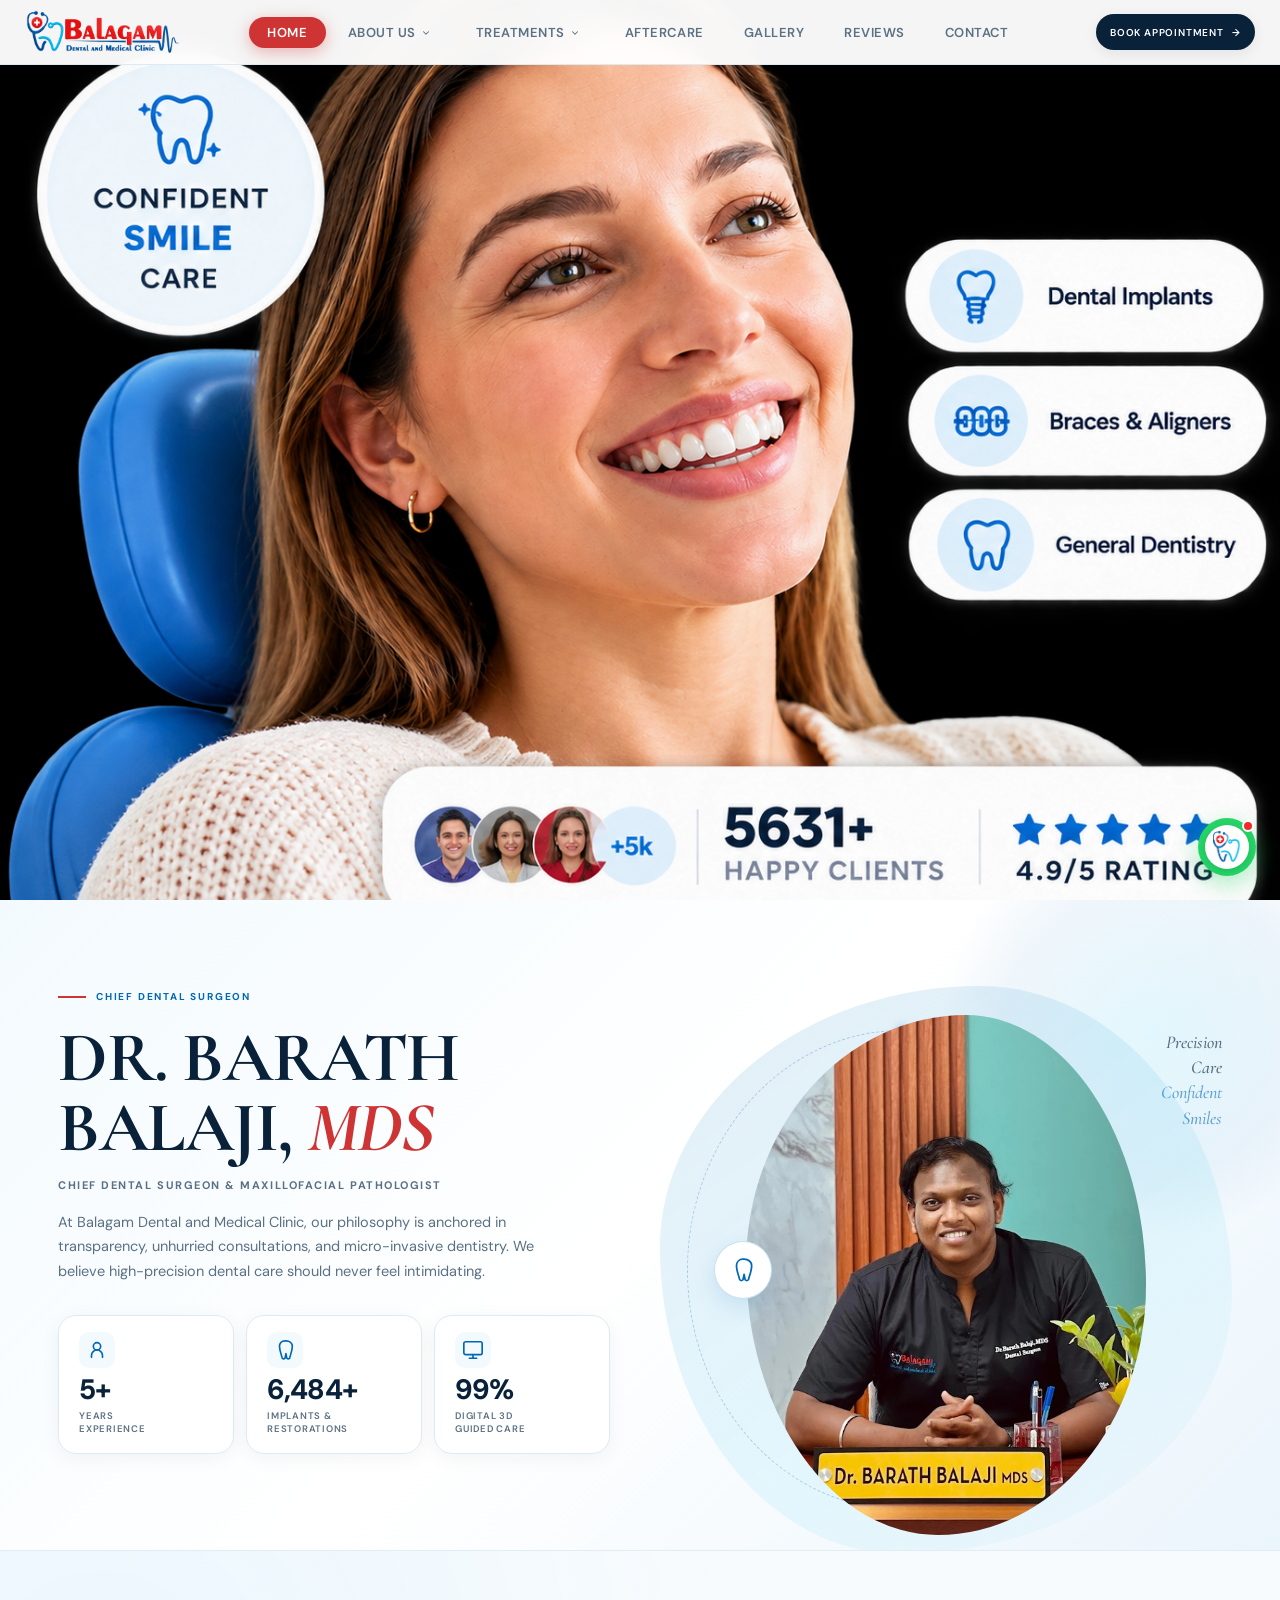
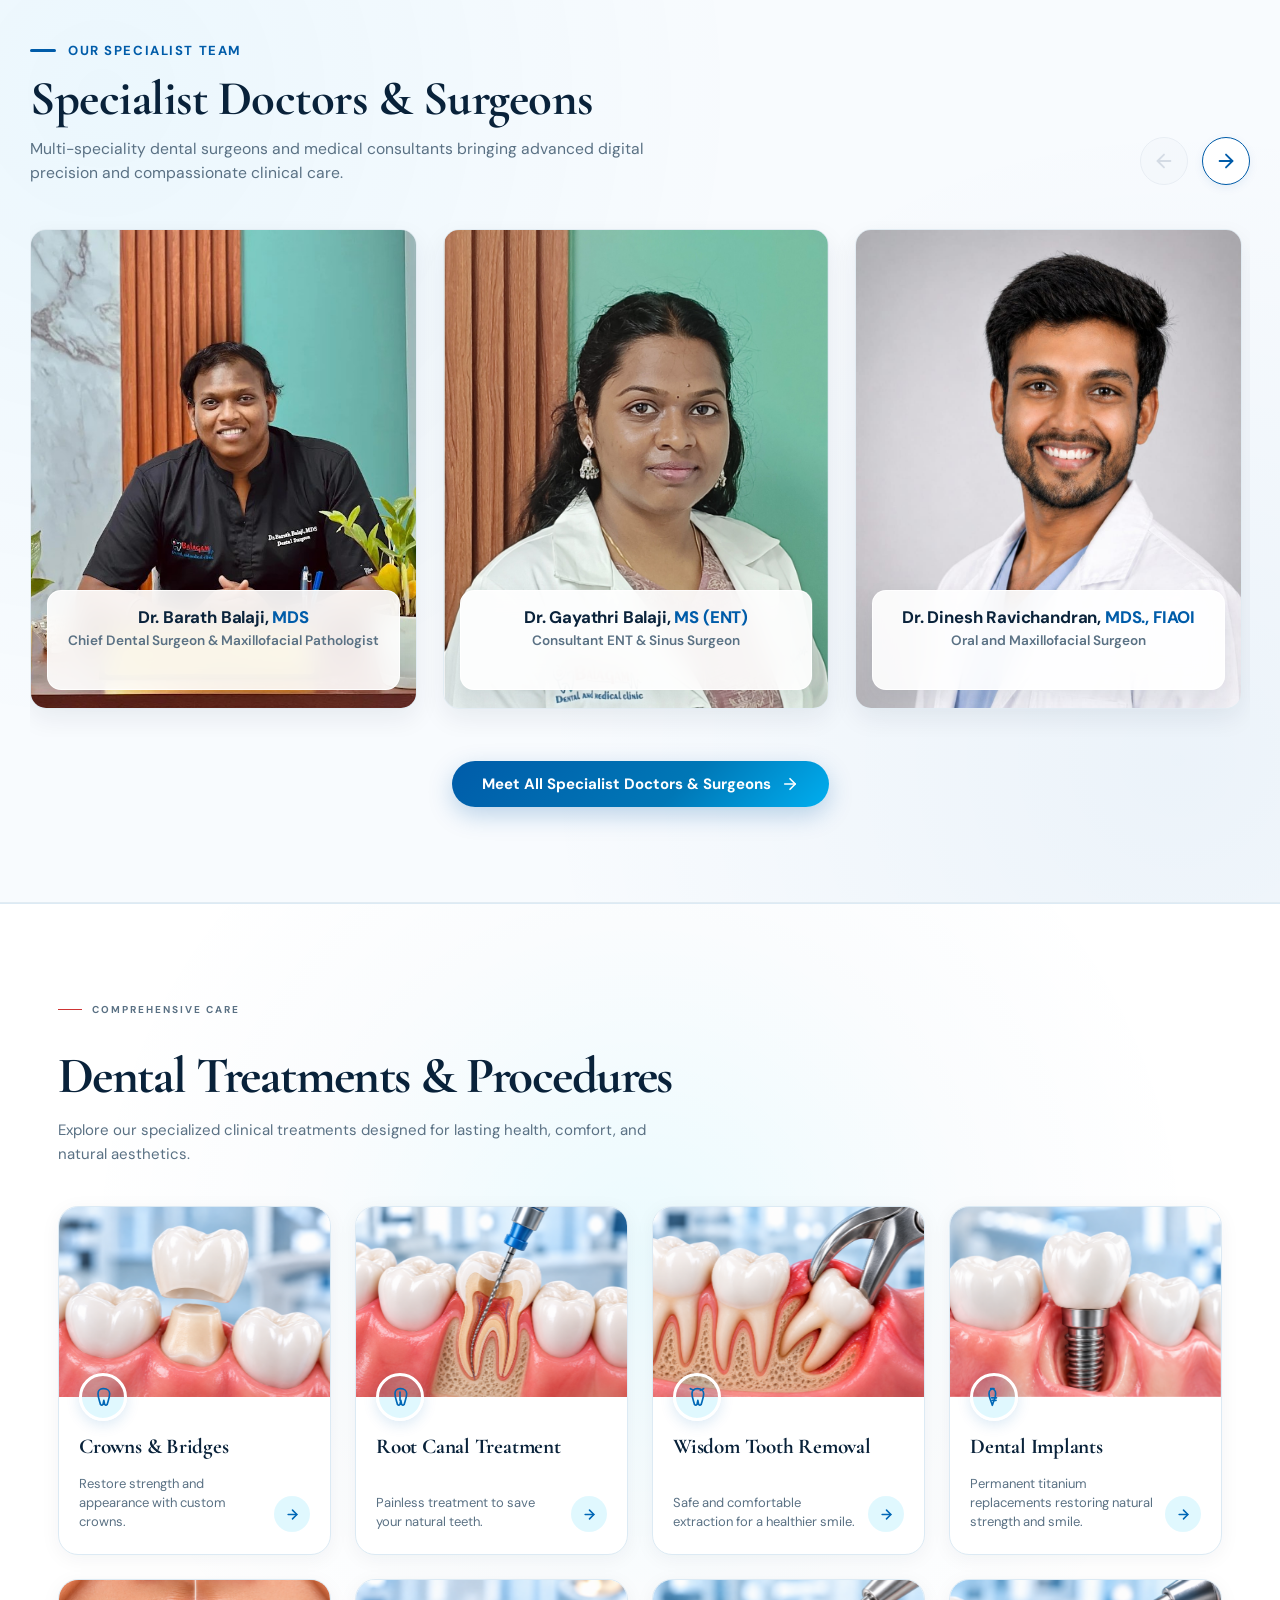
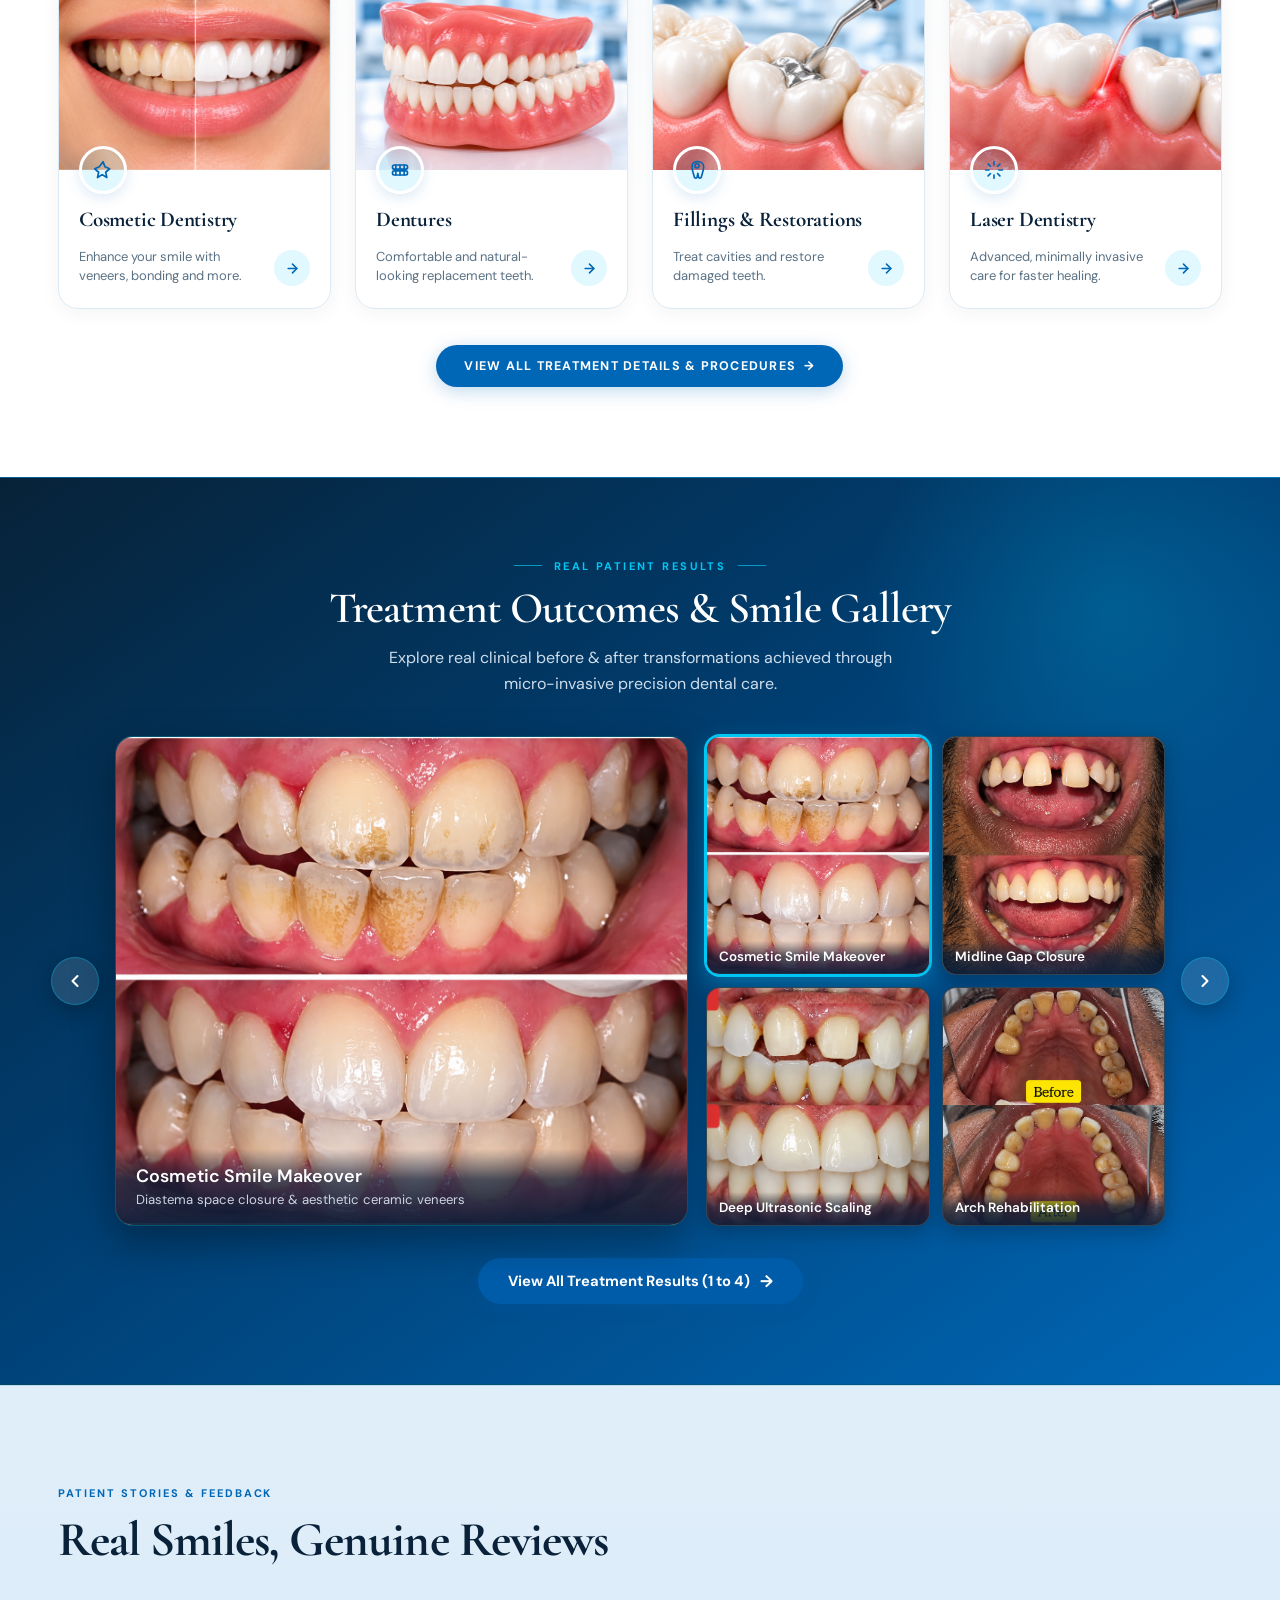
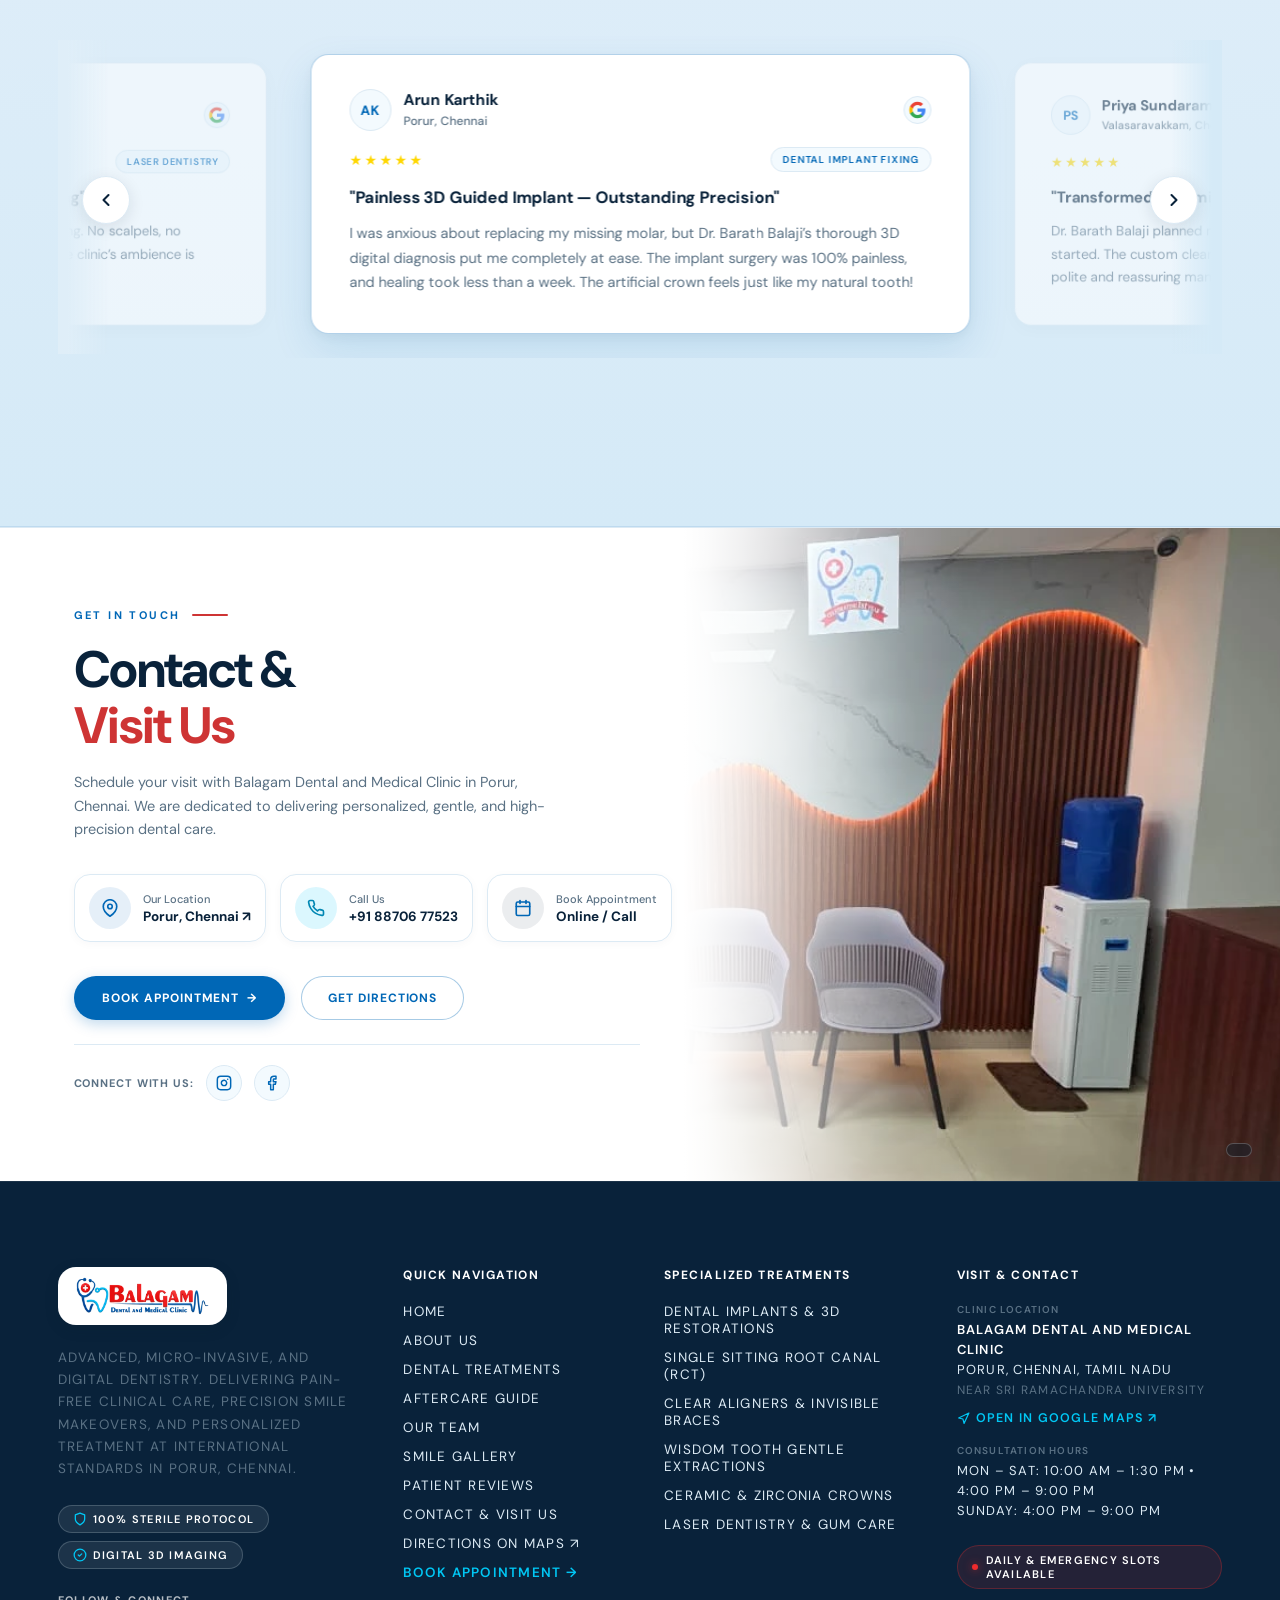
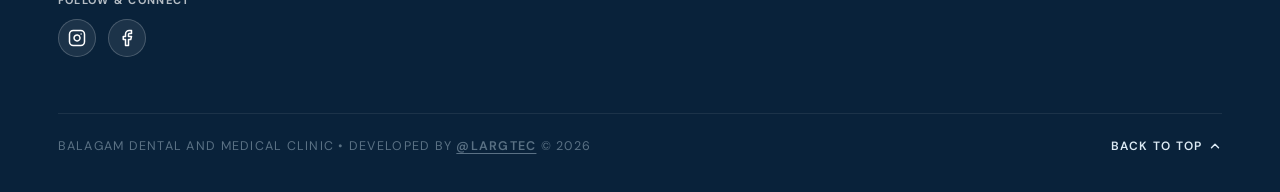
==== index.html @ 4762448c "feat: add page preloader and seamless transition animation to all pages" ====
<!doctype html>
<html lang="en">

<head>
    <meta charset="utf-8">
    <meta name="viewport" content="width=device-width,initial-scale=1">
    <title>Balagam Dental and Medical Clinic | Dr. Barath Balaji MDS &amp; Dr. Gayathri Balaji MS (ENT)</title>
    <link rel="icon" type="image/png" href="img/logo.png">
    <link rel="apple-touch-icon" href="img/apple-touch-icon.png">
    <link rel="dns-prefetch" href="https://fonts.googleapis.com">
    <link rel="dns-prefetch" href="https://fonts.gstatic.com">
    <link rel="preconnect" href="https://fonts.googleapis.com">
    <link rel="preconnect" href="https://fonts.gstatic.com" crossorigin>
    <link
        href="https://fonts.googleapis.com/css2?family=DM+Sans:ital,opsz,wght@0,9..40,300;0,9..40,400;0,9..40,500;0,9..40,600;0,9..40,700;1,9..40,400&family=Cormorant+Garamond:ital,wght@0,400;0,500;0,600;0,700;1,400;1,600&display=swap"
        rel="stylesheet" media="print" onload="this.media='all'">
    <noscript>
    <link href="https://fonts.googleapis.com/css2?family=DM+Sans:ital,opsz,wght@0,9..40,300;0,9..40,400;0,9..40,500;0,9..40,600;0,9..40,700;1,9..40,400&family=Cormorant+Garamond:ital,wght@0,400;0,500;0,600;0,700;1,400;1,600&display=swap" rel="stylesheet">
    </noscript>
    <link rel="stylesheet" href="style.css">
    <link rel="stylesheet" href="team-slider.css">
</head>

<body>

    <!-- PAGE PRELOADER & SEAMLESS TRANSITION -->
    <div id="pagePreloader" class="page-preloader" aria-hidden="true">
        <div class="preloader-content">
            <div class="preloader-spinner-wrap">
                <div class="preloader-ring-outer"></div>
                <div class="preloader-ring-inner"></div>
                <div class="preloader-logo-box">
                    <img src="img/logo.png" alt="Balagam Clinic Logo" class="preloader-logo-img">
                </div>
            </div>
            <div class="preloader-bar">
                <div class="preloader-bar-fill"></div>
            </div>
            <div class="preloader-text">Balagam Dental &amp; Medical Clinic</div>
        </div>
    </div>

    <!-- SVG Gooey Filter for Blob Navigation Animation -->
    <svg xmlns="http://www.w3.org/2000/svg" version="1.1"
        style="position:fixed;top:0;left:0;width:0;height:0;pointer-events:none;overflow:hidden;" aria-hidden="true">
        <defs>
            <filter id="goo">
                <feGaussianBlur in="SourceGraphic" result="blur" stdDeviation="10" />
                <feColorMatrix in="blur" mode="matrix" values="1 0 0 0 0  0 1 0 0 0  0 0 1 0 0  0 0 0 21 -7"
                    result="goo" />
                <feBlend in2="goo" in="SourceGraphic" result="mix" />
            </filter>
        </defs>
    </svg>

    <header class="nav">
        <!-- Logo -->
        <a class="logo" href="#home" aria-label="Balagam Dental and Medical Clinic">
            <img src="img/menu-logo.png" alt="Balagam Dental and Medical Clinic" class="nav-brand-logo">
        </a>

        <!-- Center Navigation -->
        <nav class="nav-links" aria-label="Main Navigation">
            <a href="#home" class="nav-link active is-active">
                <span>Home</span>
                <span class="blob-btn__inner" aria-hidden="true">
                    <span class="blob-btn__blobs">
                        <span class="blob-btn__blob"></span>
                        <span class="blob-btn__blob"></span>
                        <span class="blob-btn__blob"></span>
                        <span class="blob-btn__blob"></span>
                    </span>
                </span>
            </a>
            <div class="nav-item-dropdown">
                <a href="doctor.html" class="nav-link nav-dropdown-trigger" aria-haspopup="true" aria-expanded="false">
                    <span>About Us</span>
                    <svg class="dropdown-chevron" width="10" height="10" viewBox="0 0 24 24" fill="none"
                        stroke="currentColor" stroke-width="2.5" stroke-linecap="round" stroke-linejoin="round"
                        aria-hidden="true">
                        <polyline points="6 9 12 15 18 9"></polyline>
                    </svg>
                    <span class="blob-btn__inner" aria-hidden="true">
                        <span class="blob-btn__blobs">
                            <span class="blob-btn__blob"></span>
                            <span class="blob-btn__blob"></span>
                            <span class="blob-btn__blob"></span>
                            <span class="blob-btn__blob"></span>
                        </span>
                    </span>
                </a>
                <div class="nav-dropdown-menu" role="menu">
                    <a href="doctor.html" class="dropdown-item" role="menuitem">About</a>
                    <a href="team.html" class="dropdown-item" role="menuitem">Our Team (Our Doctors)</a>
                </div>
            </div>
            <div class="nav-item-dropdown nav-item-treatments">
                <a href="treatments.html" class="nav-link nav-dropdown-trigger" aria-haspopup="true"
                    aria-expanded="false">
                    <span>Treatments</span>
                    <svg class="dropdown-chevron" width="10" height="10" viewBox="0 0 24 24" fill="none"
                        stroke="currentColor" stroke-width="2.5" stroke-linecap="round" stroke-linejoin="round"
                        aria-hidden="true">
                        <polyline points="6 9 12 15 18 9"></polyline>
                    </svg>
                    <span class="blob-btn__inner" aria-hidden="true">
                        <span class="blob-btn__blobs">
                            <span class="blob-btn__blob"></span>
                            <span class="blob-btn__blob"></span>
                            <span class="blob-btn__blob"></span>
                            <span class="blob-btn__blob"></span>
                        </span>
                    </span>
                </a>
                <div class="nav-dropdown-menu nav-treatments-dropdown" role="menu">
                    <div class="treatments-dropdown-header">
                        <div class="dropdown-header-left">
                            <span class="dropdown-header-badge">Procedures</span>
                            <span class="dropdown-header-title">Clinical Dental Care</span>
                        </div>
                        <a href="treatments.html" class="dropdown-view-all-link">
                            <span>View All Procedures</span>
                            <span class="dropdown-arrow">→</span>
                        </a>
                    </div>
                    <div class="treatments-dropdown-grid">
                        <div class="treatments-dropdown-col">
                            <a href="treatments.html#digital-dentistry" class="treatment-dropdown-item" role="menuitem">
                                <div class="item-icon-box">
                                    <svg width="14" height="14" viewBox="0 0 24 24" fill="none" stroke="currentColor"
                                        stroke-width="2.2" stroke-linecap="round" stroke-linejoin="round">
                                        <circle cx="12" cy="12" r="10" />
                                        <line x1="2" y1="12" x2="22" y2="12" />
                                        <path
                                            d="M12 2a15.3 15.3 0 0 1 4 10 15.3 15.3 0 0 1-4 10 15.3 15.3 0 0 1-4-10z" />
                                    </svg>
                                </div>
                                <div class="item-text-box">
                                    <span class="item-title">Digital Dentistry</span>
                                    <span class="item-desc">3D Intraoral Scanning &bull; CAD/CAM</span>
                                </div>
                            </a>
                            <a href="treatments.html#rct" class="treatment-dropdown-item" role="menuitem">
                                <div class="item-icon-box">
                                    <svg width="14" height="14" viewBox="0 0 24 24" fill="none" stroke="currentColor"
                                        stroke-width="2.2" stroke-linecap="round" stroke-linejoin="round">
                                        <path
                                            d="M12 2C8.5 2 6 4.5 6 8c0 4.5 2 9 3 13 1 1 2 1 3 0l1-5 1 5c1 1 2 1 3 0 1-4 3-8.5 3-13 0-3.5-3-6-7-6z" />
                                        <line x1="12" y1="6" x2="12" y2="16" />
                                    </svg>
                                </div>
                                <div class="item-text-box">
                                    <span class="item-title">Root Canal Treatment (RCT)</span>
                                    <span class="item-desc">Painless Single Sitting Care</span>
                                </div>
                            </a>
                            <a href="treatments.html#implants" class="treatment-dropdown-item" role="menuitem">
                                <div class="item-icon-box">
                                    <svg width="14" height="14" viewBox="0 0 24 24" fill="none" stroke="currentColor"
                                        stroke-width="2.2" stroke-linecap="round" stroke-linejoin="round">
                                        <path
                                            d="M12 2C8.5 2 6 4.5 6 8c0 4 2 8 3 11l1 3 1-3c1-3 3-7 3-11 0-3.5-2.5-6-6-6z" />
                                        <line x1="9" y1="13" x2="15" y2="13" />
                                        <line x1="9.5" y1="16" x2="14.5" y2="16" />
                                    </svg>
                                </div>
                                <div class="item-text-box">
                                    <span class="item-title">Dental Implants</span>
                                    <span class="item-desc">Permanent Titanium Root Fixing</span>
                                </div>
                            </a>
                            <a href="treatments.html#braces-aligners" class="treatment-dropdown-item" role="menuitem">
                                <div class="item-icon-box">
                                    <svg width="14" height="14" viewBox="0 0 24 24" fill="none" stroke="currentColor"
                                        stroke-width="2.2" stroke-linecap="round" stroke-linejoin="round">
                                        <rect x="3" y="8" width="18" height="8" rx="2" />
                                        <line x1="8" y1="8" x2="8" y2="16" />
                                        <line x1="16" y1="8" x2="16" y2="16" />
                                    </svg>
                                </div>
                                <div class="item-text-box">
                                    <span class="item-title">Orthodontics (Braces)</span>
                                    <span class="item-desc">Metal, Ceramic &bull; Self-Ligating</span>
                                </div>
                            </a>
                            <a href="treatments.html#stress-free-dentistry" class="treatment-dropdown-item"
                                role="menuitem">
                                <div class="item-icon-box">
                                    <svg width="14" height="14" viewBox="0 0 24 24" fill="none" stroke="currentColor"
                                        stroke-width="2.2" stroke-linecap="round" stroke-linejoin="round">
                                        <path d="M12 22s8-4 8-10V5l-8-3-8 3v7c0 6 8 10 8 10z" />
                                    </svg>
                                </div>
                                <div class="item-text-box">
                                    <span class="item-title">Stress-Free Dentistry</span>
                                    <span class="item-desc">Painless Micro-Anesthesia &bull; Calm Care</span>
                                </div>
                            </a>
                            <a href="treatments.html#childrens-dentistry" class="treatment-dropdown-item"
                                role="menuitem">
                                <div class="item-icon-box">
                                    <svg width="14" height="14" viewBox="0 0 24 24" fill="none" stroke="currentColor"
                                        stroke-width="2.2" stroke-linecap="round" stroke-linejoin="round">
                                        <path
                                            d="M12 2C8.5 2 6 4.5 6 8c0 4.5 2 9 3 13 1 1 2 1 3 0l1-5 1 5c1 1 2 1 3 0 1-4 3-8.5 3-13 0-3.5-3-6-7-6z" />
                                    </svg>
                                </div>
                                <div class="item-text-box">
                                    <span class="item-title">Children's Dentistry</span>
                                    <span class="item-desc">Pediatric Preventive &bull; Gentle Care</span>
                                </div>
                            </a>
                            <a href="treatments.html#fillings" class="treatment-dropdown-item" role="menuitem">
                                <div class="item-icon-box">
                                    <svg width="14" height="14" viewBox="0 0 24 24" fill="none" stroke="currentColor"
                                        stroke-width="2.2" stroke-linecap="round" stroke-linejoin="round">
                                        <path
                                            d="M12 2C8.5 2 6 4.5 6 8c0 4.5 2 9 3 13 1 1 2 1 3 0l1-5 1 5c1 1 2 1 3 0 1-4 3-8.5 3-13 0-3.5-3-6-7-6z" />
                                        <circle cx="12" cy="7" r="2.5" />
                                    </svg>
                                </div>
                                <div class="item-text-box">
                                    <span class="item-title">Teeth Whitening &amp; Care</span>
                                    <span class="item-desc">Tooth-Coloured Fillings &bull; Polishing</span>
                                </div>
                            </a>
                        </div>
                        <div class="treatments-dropdown-col">
                            <a href="treatments.html#cosmetic-dentistry" class="treatment-dropdown-item"
                                role="menuitem">
                                <div class="item-icon-box">
                                    <svg width="14" height="14" viewBox="0 0 24 24" fill="none" stroke="currentColor"
                                        stroke-width="2.2" stroke-linecap="round" stroke-linejoin="round">
                                        <polygon
                                            points="12 2 15.09 8.26 22 9.27 17 14.14 18.18 21.02 12 17.77 5.82 21.02 7 14.14 2 9.27 8.91 8.26 12 2" />
                                    </svg>
                                </div>
                                <div class="item-text-box">
                                    <span class="item-title">Smile Makeover</span>
                                    <span class="item-desc">Cosmetic Porcelain Veneers &bull; DSD</span>
                                </div>
                            </a>
                            <a href="treatments.html#wisdom-tooth" class="treatment-dropdown-item" role="menuitem">
                                <div class="item-icon-box">
                                    <svg width="14" height="14" viewBox="0 0 24 24" fill="none" stroke="currentColor"
                                        stroke-width="2.2" stroke-linecap="round" stroke-linejoin="round">
                                        <path
                                            d="M12 2C8.5 2 6 4.5 6 8c0 4.5 2 9 3 13 1 1 2 1 3 0l1-5 1 5c1 1 2 1 3 0 1-4 3-8.5 3-13 0-3.5-3-6-7-6z" />
                                        <path d="M16 4l4-2" />
                                        <path d="M8 4L4 2" />
                                    </svg>
                                </div>
                                <div class="item-text-box">
                                    <span class="item-title">Wisdom Tooth Extraction</span>
                                    <span class="item-desc">Gentle Impaction Surgery</span>
                                </div>
                            </a>
                            <a href="treatments.html#crowns-bridges" class="treatment-dropdown-item" role="menuitem">
                                <div class="item-icon-box">
                                    <svg width="14" height="14" viewBox="0 0 24 24" fill="none" stroke="currentColor"
                                        stroke-width="2.2" stroke-linecap="round" stroke-linejoin="round">
                                        <path
                                            d="M12 2C8.5 2 6 4.5 6 8c0 4.5 2 9 3 13 1 1 2 1 3 0l1-5 1 5c1 1 2 1 3 0 1-4 3-8.5 3-13 0-3.5-3-6-7-6z" />
                                    </svg>
                                </div>
                                <div class="item-text-box">
                                    <span class="item-title">Fixed Teeth &amp; Crowns</span>
                                    <span class="item-desc">Ceramic Crowns &bull; Bridges Fixing</span>
                                </div>
                            </a>
                            <a href="treatments.html#invisalign" class="treatment-dropdown-item" role="menuitem">
                                <div class="item-icon-box">
                                    <svg width="14" height="14" viewBox="0 0 24 24" fill="none" stroke="currentColor"
                                        stroke-width="2.2" stroke-linecap="round" stroke-linejoin="round">
                                        <rect x="3" y="8" width="18" height="8" rx="2" />
                                        <line x1="8" y1="8" x2="8" y2="16" />
                                        <line x1="16" y1="8" x2="16" y2="16" />
                                    </svg>
                                </div>
                                <div class="item-text-box">
                                    <span class="item-title">Invisalign &amp; Aligners</span>
                                    <span class="item-desc">Braces &bull; Clear Custom Aligners</span>
                                </div>
                            </a>
                            <a href="treatments.html#laser-dentistry" class="treatment-dropdown-item" role="menuitem">
                                <div class="item-icon-box">
                                    <svg width="14" height="14" viewBox="0 0 24 24" fill="none" stroke="currentColor"
                                        stroke-width="2.2" stroke-linecap="round" stroke-linejoin="round">
                                        <line x1="12" y1="2" x2="12" y2="6" />
                                        <line x1="12" y1="18" x2="12" y2="22" />
                                        <line x1="4.93" y1="4.93" x2="7.76" y2="7.76" />
                                        <line x1="16.24" y1="16.24" x2="19.07" y2="19.07" />
                                        <line x1="2" y1="12" x2="6" y2="12" />
                                        <line x1="18" y1="12" x2="22" y2="12" />
                                    </svg>
                                </div>
                                <div class="item-text-box">
                                    <span class="item-title">Laser Technology</span>
                                    <span class="item-desc">Laser Dentistry &bull; Gum Healing</span>
                                </div>
                            </a>
                            <a href="treatments.html#dentures" class="treatment-dropdown-item" role="menuitem">
                                <div class="item-icon-box">
                                    <svg width="14" height="14" viewBox="0 0 24 24" fill="none" stroke="currentColor"
                                        stroke-width="2.2" stroke-linecap="round" stroke-linejoin="round">
                                        <rect x="3" y="6" width="18" height="5" rx="2" />
                                        <rect x="3" y="13" width="18" height="5" rx="2" />
                                        <line x1="7" y1="6" x2="7" y2="11" />
                                        <line x1="12" y1="6" x2="12" y2="11" />
                                    </svg>
                                </div>
                                <div class="item-text-box">
                                    <span class="item-title">Complete Dentures</span>
                                    <span class="item-desc">BPS High-Precision Natural Fit</span>
                                </div>
                            </a>
                            <a href="treatments.html#consulting-xray" class="treatment-dropdown-item" role="menuitem">
                                <div class="item-icon-box">
                                    <svg width="14" height="14" viewBox="0 0 24 24" fill="none" stroke="currentColor"
                                        stroke-width="2.2" stroke-linecap="round" stroke-linejoin="round">
                                        <circle cx="12" cy="12" r="10" />
                                        <line x1="2" y1="12" x2="22" y2="12" />
                                        <path
                                            d="M12 2a15.3 15.3 0 0 1 4 10 15.3 15.3 0 0 1-4 10 15.3 15.3 0 0 1-4-10z" />
                                    </svg>
                                </div>
                                <div class="item-text-box">
                                    <span class="item-title">Consulting &amp; 3D X-Ray</span>
                                    <span class="item-desc">Digital Diagnostics &bull; RVG</span>
                                </div>
                            </a>
                        </div>
                    </div>
                    <div class="treatments-dropdown-footer">
                        <span class="dropdown-footer-note">International Sterilization &amp; Pain-Free Standards</span>
                        <a href="treatments.html" class="dropdown-footer-cta">Explore All Treatments →</a>
                    </div>
                </div>
            </div>
            <a href="aftercare.html" class="nav-link">
                <span>Aftercare</span>
                <span class="blob-btn__inner" aria-hidden="true">
                    <span class="blob-btn__blobs">
                        <span class="blob-btn__blob"></span>
                        <span class="blob-btn__blob"></span>
                        <span class="blob-btn__blob"></span>
                        <span class="blob-btn__blob"></span>
                    </span>
                </span>
            </a>
            <a href="gallery.html" class="nav-link">
                <span>Gallery</span>
                <span class="blob-btn__inner" aria-hidden="true">
                    <span class="blob-btn__blobs">
                        <span class="blob-btn__blob"></span>
                        <span class="blob-btn__blob"></span>
                        <span class="blob-btn__blob"></span>
                        <span class="blob-btn__blob"></span>
                    </span>
                </span>
            </a>
            <a href="#reviews" class="nav-link">
                <span>Reviews</span>
                <span class="blob-btn__inner" aria-hidden="true">
                    <span class="blob-btn__blobs">
                        <span class="blob-btn__blob"></span>
                        <span class="blob-btn__blob"></span>
                        <span class="blob-btn__blob"></span>
                        <span class="blob-btn__blob"></span>
                    </span>
                </span>
            </a>
            <a href="contact.html" class="nav-link">
                <span>Contact</span>
                <span class="blob-btn__inner" aria-hidden="true">
                    <span class="blob-btn__blobs">
                        <span class="blob-btn__blob"></span>
                        <span class="blob-btn__blob"></span>
                        <span class="blob-btn__blob"></span>
                        <span class="blob-btn__blob"></span>
                    </span>
                </span>
            </a>
        </nav>

        <!-- Right Side Actions -->
        <div class="nav-actions">
            <a class="button book-btn" href="#contact" id="navBookBtn" data-trigger="booking"
                aria-label="Book Appointment">
                <span>Book Appointment</span>
                <span class="btn-arrow">→</span>
            </a>

            <!-- Mobile Animated Hamburger Button -->
            <button class="hamburger-btn" id="hamburgerBtn" type="button" aria-label="Toggle navigation menu"
                aria-expanded="false" aria-controls="mobileMenuDrawer">
                <span class="hamburger-box">
                    <span class="hamburger-line line-1"></span>
                    <span class="hamburger-line line-2"></span>
                    <span class="hamburger-line line-3"></span>
                </span>
            </button>
        </div>
    </header>

    <!-- Mobile Navigation Drawer & Backdrop Overlay -->
    <div class="mobile-menu-backdrop" id="mobileMenuBackdrop" aria-hidden="true"></div>
    <aside class="mobile-menu-drawer" id="mobileMenuDrawer" aria-label="Mobile Navigation Menu" aria-hidden="true">
        <div class="mobile-menu-inner">
            <nav class="mobile-nav-links" aria-label="Mobile Navigation Links">
                <a href="#home" class="mobile-nav-link active" data-index="0">
                    <span class="mobile-nav-icon">
                        <svg width="19" height="19" viewBox="0 0 24 24" fill="none" stroke="currentColor"
                            stroke-width="2" stroke-linecap="round" stroke-linejoin="round">
                            <path d="M3 9l9-7 9 7v11a2 2 0 0 1-2 2H5a2 2 0 0 1-2-2z" />
                            <polyline points="9 22 9 12 15 12 15 22" />
                        </svg>
                    </span>
                    <span class="mobile-nav-text">Home</span>
                    <span class="mobile-nav-arrow">
                        <svg width="14" height="14" viewBox="0 0 24 24" fill="none" stroke="currentColor"
                            stroke-width="2.5">
                            <polyline points="9 18 15 12 9 6" />
                        </svg>
                    </span>
                </a>
                <div class="mobile-nav-item-dropdown" data-index="1">
                    <button type="button" class="mobile-nav-link mobile-dropdown-toggle" aria-expanded="false"
                        aria-controls="mobileAboutSubmenu">
                        <span class="mobile-nav-icon">
                            <svg width="19" height="19" viewBox="0 0 24 24" fill="none" stroke="currentColor"
                                stroke-width="2" stroke-linecap="round" stroke-linejoin="round">
                                <path d="M20 21v-2a4 4 0 0 0-4-4H8a4 4 0 0 0-4 4v2" />
                                <circle cx="12" cy="7" r="4" />
                            </svg>
                        </span>
                        <span class="mobile-nav-text">About Us</span>
                        <span class="mobile-nav-chevron">
                            <svg width="13" height="13" viewBox="0 0 24 24" fill="none" stroke="currentColor"
                                stroke-width="2.5" stroke-linecap="round" stroke-linejoin="round">
                                <polyline points="6 9 12 15 18 9"></polyline>
                            </svg>
                        </span>
                    </button>
                    <div class="mobile-dropdown-menu" id="mobileAboutSubmenu">
                        <a href="doctor.html" class="mobile-sub-link">
                            <div class="mobile-sub-content">
                                <span class="mobile-sub-icon">
                                    <svg width="14" height="14" viewBox="0 0 24 24" fill="none" stroke="currentColor"
                                        stroke-width="2" stroke-linecap="round" stroke-linejoin="round">
                                        <path d="M19 21v-2a4 4 0 0 0-4-4H9a4 4 0 0 0-4 4v2" />
                                        <circle cx="12" cy="7" r="4" />
                                    </svg>
                                </span>
                                <span class="mobile-sub-text">About</span>
                            </div>
                            <span class="mobile-sub-arrow">→</span>
                        </a>
                        <a href="team.html" class="mobile-sub-link">
                            <div class="mobile-sub-content">
                                <span class="mobile-sub-icon">
                                    <svg width="14" height="14" viewBox="0 0 24 24" fill="none" stroke="currentColor"
                                        stroke-width="2" stroke-linecap="round" stroke-linejoin="round">
                                        <path d="M17 21v-2a4 4 0 0 0-4-4H5a4 4 0 0 0-4 4v2" />
                                        <circle cx="9" cy="7" r="4" />
                                        <path d="M23 21v-2a4 4 0 0 0-3-3.87" />
                                        <path d="M16 3.13a4 4 0 0 1 0 7.75" />
                                    </svg>
                                </span>
                                <span class="mobile-sub-text">Our Team (Our Doctors)</span>
                            </div>
                            <span class="mobile-sub-arrow">→</span>
                        </a>
                    </div>
                </div>
                <div class="mobile-nav-item-dropdown" data-index="2">
                    <button type="button" class="mobile-nav-link mobile-dropdown-toggle" aria-expanded="false"
                        aria-controls="mobileTreatmentsSubmenu">
                        <span class="mobile-nav-icon">
                            <svg width="19" height="19" viewBox="0 0 24 24" fill="none" stroke="currentColor"
                                stroke-width="2" stroke-linecap="round" stroke-linejoin="round">
                                <path
                                    d="M12 2C8.5 2 6 4.5 6 8c0 4.5 2 9 3 13 1 1 2 1 3 0l1-5 1 5c1 1 2 1 3 0 1-4 3-8.5 3-13 0-3.5-3-6-7-6z" />
                            </svg>
                        </span>
                        <span class="mobile-nav-text">Treatments</span>
                        <span class="mobile-nav-chevron">
                            <svg width="13" height="13" viewBox="0 0 24 24" fill="none" stroke="currentColor"
                                stroke-width="2.5" stroke-linecap="round" stroke-linejoin="round">
                                <polyline points="6 9 12 15 18 9"></polyline>
                            </svg>
                        </span>
                    </button>
                    <div class="mobile-dropdown-menu mobile-treatments-submenu" id="mobileTreatmentsSubmenu">
                        <a href="treatments.html" class="mobile-sub-link mobile-sub-overview">
                            <div class="mobile-sub-content">
                                <span class="mobile-sub-icon">
                                    <svg width="14" height="14" viewBox="0 0 24 24" fill="none" stroke="currentColor"
                                        stroke-width="2" stroke-linecap="round" stroke-linejoin="round">
                                        <rect x="3" y="3" width="7" height="7"></rect>
                                        <rect x="14" y="3" width="7" height="7"></rect>
                                        <rect x="14" y="14" width="7" height="7"></rect>
                                        <rect x="3" y="14" width="7" height="7"></rect>
                                    </svg>
                                </span>
                                <span class="mobile-sub-text">All Treatments Overview</span>
                            </div>
                            <span class="mobile-sub-arrow">→</span>
                        </a>
                        <a href="treatments.html#digital-dentistry" class="mobile-sub-link">
                            <div class="mobile-sub-content">
                                <span class="mobile-sub-icon">
                                    <svg width="14" height="14" viewBox="0 0 24 24" fill="none" stroke="currentColor"
                                        stroke-width="2" stroke-linecap="round" stroke-linejoin="round">
                                        <circle cx="12" cy="12" r="10" />
                                        <line x1="2" y1="12" x2="22" y2="12" />
                                        <path
                                            d="M12 2a15.3 15.3 0 0 1 4 10 15.3 15.3 0 0 1-4 10 15.3 15.3 0 0 1-4-10z" />
                                    </svg>
                                </span>
                                <span class="mobile-sub-text">Digital Dentistry</span>
                            </div>
                            <span class="mobile-sub-arrow">→</span>
                        </a>
                        <a href="treatments.html#rct" class="mobile-sub-link">
                            <div class="mobile-sub-content">
                                <span class="mobile-sub-icon">
                                    <svg width="14" height="14" viewBox="0 0 24 24" fill="none" stroke="currentColor"
                                        stroke-width="2" stroke-linecap="round" stroke-linejoin="round">
                                        <path
                                            d="M12 2C8.5 2 6 4.5 6 8c0 4.5 2 9 3 13 1 1 2 1 3 0l1-5 1 5c1 1 2 1 3 0 1-4 3-8.5 3-13 0-3.5-3-6-7-6z" />
                                        <line x1="12" y1="6" x2="12" y2="16" />
                                    </svg>
                                </span>
                                <span class="mobile-sub-text">Root Canal Treatment (RCT)</span>
                            </div>
                            <span class="mobile-sub-arrow">→</span>
                        </a>
                        <a href="treatments.html#implants" class="mobile-sub-link">
                            <div class="mobile-sub-content">
                                <span class="mobile-sub-icon">
                                    <svg width="14" height="14" viewBox="0 0 24 24" fill="none" stroke="currentColor"
                                        stroke-width="2" stroke-linecap="round" stroke-linejoin="round">
                                        <path
                                            d="M12 2C8.5 2 6 4.5 6 8c0 4 2 8 3 11l1 3 1-3c1-3 3-7 3-11 0-3.5-2.5-6-6-6z" />
                                        <line x1="9" y1="13" x2="15" y2="13" />
                                        <line x1="9.5" y1="16" x2="14.5" y2="16" />
                                    </svg>
                                </span>
                                <span class="mobile-sub-text">Dental Implants</span>
                            </div>
                            <span class="mobile-sub-arrow">→</span>
                        </a>
                        <a href="treatments.html#braces-aligners" class="mobile-sub-link">
                            <div class="mobile-sub-content">
                                <span class="mobile-sub-icon">
                                    <svg width="14" height="14" viewBox="0 0 24 24" fill="none" stroke="currentColor"
                                        stroke-width="2" stroke-linecap="round" stroke-linejoin="round">
                                        <rect x="3" y="8" width="18" height="8" rx="2" />
                                        <line x1="8" y1="8" x2="8" y2="16" />
                                        <line x1="16" y1="8" x2="16" y2="16" />
                                    </svg>
                                </span>
                                <span class="mobile-sub-text">Orthodontics (Braces)</span>
                            </div>
                            <span class="mobile-sub-arrow">→</span>
                        </a>
                        <a href="treatments.html#stress-free-dentistry" class="mobile-sub-link">
                            <div class="mobile-sub-content">
                                <span class="mobile-sub-icon">
                                    <svg width="14" height="14" viewBox="0 0 24 24" fill="none" stroke="currentColor"
                                        stroke-width="2" stroke-linecap="round" stroke-linejoin="round">
                                        <path d="M12 22s8-4 8-10V5l-8-3-8 3v7c0 6 8 10 8 10z" />
                                    </svg>
                                </span>
                                <span class="mobile-sub-text">Stress-Free Dentistry</span>
                            </div>
                            <span class="mobile-sub-arrow">→</span>
                        </a>
                        <a href="treatments.html#childrens-dentistry" class="mobile-sub-link">
                            <div class="mobile-sub-content">
                                <span class="mobile-sub-icon">
                                    <svg width="14" height="14" viewBox="0 0 24 24" fill="none" stroke="currentColor"
                                        stroke-width="2" stroke-linecap="round" stroke-linejoin="round">
                                        <path
                                            d="M12 2C8.5 2 6 4.5 6 8c0 4.5 2 9 3 13 1 1 2 1 3 0l1-5 1 5c1 1 2 1 3 0 1-4 3-8.5 3-13 0-3.5-3-6-7-6z" />
                                    </svg>
                                </span>
                                <span class="mobile-sub-text">Children's Dentistry</span>
                            </div>
                            <span class="mobile-sub-arrow">→</span>
                        </a>
                        <a href="treatments.html#fillings" class="mobile-sub-link">
                            <div class="mobile-sub-content">
                                <span class="mobile-sub-icon">
                                    <svg width="14" height="14" viewBox="0 0 24 24" fill="none" stroke="currentColor"
                                        stroke-width="2" stroke-linecap="round" stroke-linejoin="round">
                                        <path
                                            d="M12 2C8.5 2 6 4.5 6 8c0 4.5 2 9 3 13 1 1 2 1 3 0l1-5 1 5c1 1 2 1 3 0 1-4 3-8.5 3-13 0-3.5-3-6-7-6z" />
                                        <circle cx="12" cy="7" r="2.5" />
                                    </svg>
                                </span>
                                <span class="mobile-sub-text">Teeth Whitening &amp; Care</span>
                            </div>
                            <span class="mobile-sub-arrow">→</span>
                        </a>
                        <a href="treatments.html#cosmetic-dentistry" class="mobile-sub-link">
                            <div class="mobile-sub-content">
                                <span class="mobile-sub-icon">
                                    <svg width="14" height="14" viewBox="0 0 24 24" fill="none" stroke="currentColor"
                                        stroke-width="2" stroke-linecap="round" stroke-linejoin="round">
                                        <polygon
                                            points="12 2 15.09 8.26 22 9.27 17 14.14 18.18 21.02 12 17.77 5.82 21.02 7 14.14 2 9.27 8.91 8.26 12 2" />
                                    </svg>
                                </span>
                                <span class="mobile-sub-text">Smile Makeover</span>
                            </div>
                            <span class="mobile-sub-arrow">→</span>
                        </a>
                        <a href="treatments.html#wisdom-tooth" class="mobile-sub-link">
                            <div class="mobile-sub-content">
                                <span class="mobile-sub-icon">
                                    <svg width="14" height="14" viewBox="0 0 24 24" fill="none" stroke="currentColor"
                                        stroke-width="2" stroke-linecap="round" stroke-linejoin="round">
                                        <path
                                            d="M12 2C8.5 2 6 4.5 6 8c0 4.5 2 9 3 13 1 1 2 1 3 0l1-5 1 5c1 1 2 1 3 0 1-4 3-8.5 3-13 0-3.5-3-6-7-6z" />
                                        <path d="M16 4l4-2" />
                                        <path d="M8 4L4 2" />
                                    </svg>
                                </span>
                                <span class="mobile-sub-text">Wisdom Tooth Extraction</span>
                            </div>
                            <span class="mobile-sub-arrow">→</span>
                        </a>
                        <a href="treatments.html#crowns-bridges" class="mobile-sub-link">
                            <div class="mobile-sub-content">
                                <span class="mobile-sub-icon">
                                    <svg width="14" height="14" viewBox="0 0 24 24" fill="none" stroke="currentColor"
                                        stroke-width="2" stroke-linecap="round" stroke-linejoin="round">
                                        <path
                                            d="M12 2C8.5 2 6 4.5 6 8c0 4.5 2 9 3 13 1 1 2 1 3 0l1-5 1 5c1 1 2 1 3 0 1-4 3-8.5 3-13 0-3.5-3-6-7-6z" />
                                    </svg>
                                </span>
                                <span class="mobile-sub-text">Fixed Teeth &amp; Crowns</span>
                            </div>
                            <span class="mobile-sub-arrow">→</span>
                        </a>
                        <a href="treatments.html#invisalign" class="mobile-sub-link">
                            <div class="mobile-sub-content">
                                <span class="mobile-sub-icon">
                                    <svg width="14" height="14" viewBox="0 0 24 24" fill="none" stroke="currentColor"
                                        stroke-width="2" stroke-linecap="round" stroke-linejoin="round">
                                        <rect x="3" y="8" width="18" height="8" rx="2" />
                                        <line x1="8" y1="8" x2="8" y2="16" />
                                        <line x1="16" y1="8" x2="16" y2="16" />
                                    </svg>
                                </span>
                                <span class="mobile-sub-text">Invisalign &amp; Aligners</span>
                            </div>
                            <span class="mobile-sub-arrow">→</span>
                        </a>
                        <a href="treatments.html#laser-dentistry" class="mobile-sub-link">
                            <div class="mobile-sub-content">
                                <span class="mobile-sub-icon">
                                    <svg width="14" height="14" viewBox="0 0 24 24" fill="none" stroke="currentColor"
                                        stroke-width="2" stroke-linecap="round" stroke-linejoin="round">
                                        <line x1="12" y1="2" x2="12" y2="6" />
                                        <line x1="12" y1="18" x2="12" y2="22" />
                                        <line x1="4.93" y1="4.93" x2="7.76" y2="7.76" />
                                        <line x1="16.24" y1="16.24" x2="19.07" y2="19.07" />
                                        <line x1="2" y1="12" x2="6" y2="12" />
                                        <line x1="18" y1="12" x2="22" y2="12" />
                                    </svg>
                                </span>
                                <span class="mobile-sub-text">Laser Technology</span>
                            </div>
                            <span class="mobile-sub-arrow">→</span>
                        </a>
                        <a href="treatments.html#dentures" class="mobile-sub-link">
                            <div class="mobile-sub-content">
                                <span class="mobile-sub-icon">
                                    <svg width="14" height="14" viewBox="0 0 24 24" fill="none" stroke="currentColor"
                                        stroke-width="2" stroke-linecap="round" stroke-linejoin="round">
                                        <rect x="3" y="6" width="18" height="5" rx="2" />
                                        <rect x="3" y="13" width="18" height="5" rx="2" />
                                        <line x1="7" y1="6" x2="7" y2="11" />
                                        <line x1="12" y1="6" x2="12" y2="11" />
                                    </svg>
                                </span>
                                <span class="mobile-sub-text">Complete Dentures</span>
                            </div>
                            <span class="mobile-sub-arrow">→</span>
                        </a>
                        <a href="treatments.html#consulting-xray" class="mobile-sub-link">
                            <div class="mobile-sub-content">
                                <span class="mobile-sub-icon">
                                    <svg width="14" height="14" viewBox="0 0 24 24" fill="none" stroke="currentColor"
                                        stroke-width="2" stroke-linecap="round" stroke-linejoin="round">
                                        <circle cx="12" cy="12" r="10" />
                                        <line x1="2" y1="12" x2="22" y2="12" />
                                        <path
                                            d="M12 2a15.3 15.3 0 0 1 4 10 15.3 15.3 0 0 1-4 10 15.3 15.3 0 0 1-4-10z" />
                                    </svg>
                                </span>
                                <span class="mobile-sub-text">Consulting &amp; 3D X-Ray</span>
                            </div>
                            <span class="mobile-sub-arrow">→</span>
                        </a>
                    </div>
                </div>
                <a href="aftercare.html" class="mobile-nav-link" data-index="3">
                    <span class="mobile-nav-icon">
                        <svg width="19" height="19" viewBox="0 0 24 24" fill="none" stroke="currentColor"
                            stroke-width="2" stroke-linecap="round" stroke-linejoin="round">
                            <path d="M12 22s8-4 8-10V5l-8-3-8 3v7c0 6 8 10 8 10z" />
                        </svg>
                    </span>
                    <span class="mobile-nav-text">Aftercare</span>
                    <span class="mobile-nav-arrow">
                        <svg width="14" height="14" viewBox="0 0 24 24" fill="none" stroke="currentColor"
                            stroke-width="2.5">
                            <polyline points="9 18 15 12 9 6" />
                        </svg>
                    </span>
                </a>
                <a href="gallery.html" class="mobile-nav-link" data-index="4">
                    <span class="mobile-nav-icon">
                        <svg width="19" height="19" viewBox="0 0 24 24" fill="none" stroke="currentColor"
                            stroke-width="2" stroke-linecap="round" stroke-linejoin="round">
                            <rect x="3" y="3" width="18" height="18" rx="2" />
                            <circle cx="8.5" cy="8.5" r="1.5" />
                            <polyline points="21 15 16 10 5 21" />
                        </svg>
                    </span>
                    <span class="mobile-nav-text">Gallery</span>
                    <span class="mobile-nav-arrow">
                        <svg width="14" height="14" viewBox="0 0 24 24" fill="none" stroke="currentColor"
                            stroke-width="2.5">
                            <polyline points="9 18 15 12 9 6" />
                        </svg>
                    </span>
                </a>
                <a href="#reviews" class="mobile-nav-link" data-index="5">
                    <span class="mobile-nav-icon">
                        <svg width="19" height="19" viewBox="0 0 24 24" fill="none" stroke="currentColor"
                            stroke-width="2" stroke-linecap="round" stroke-linejoin="round">
                            <polygon
                                points="12 2 15.09 8.26 22 9.27 17 14.14 18.18 21.02 12 17.77 5.82 21.02 7 14.14 2 9.27 8.91 8.26 12 2" />
                        </svg>
                    </span>
                    <span class="mobile-nav-text">Reviews</span>
                    <span class="mobile-nav-arrow">
                        <svg width="14" height="14" viewBox="0 0 24 24" fill="none" stroke="currentColor"
                            stroke-width="2.5">
                            <polyline points="9 18 15 12 9 6" />
                        </svg>
                    </span>
                </a>
                <a href="contact.html" class="mobile-nav-link" data-index="6">
                    <span class="mobile-nav-icon">
                        <svg width="19" height="19" viewBox="0 0 24 24" fill="none" stroke="currentColor"
                            stroke-width="2" stroke-linecap="round" stroke-linejoin="round">
                            <path
                                d="M22 16.92v3a2 2 0 0 1-2.18 2 19.79 19.79 0 0 1-8.63-3.07 19.5 19.5 0 0 1-6-6 19.79 19.79 0 0 1-3.07-8.67A2 2 0 0 1 4.11 2h3a2 2 0 0 1 2 1.72 12.84 12.84 0 0 0 .7 2.81 2 2 0 0 1-.45 2.11L8.09 9.91a16 16 0 0 0 6 6l1.27-1.27a2 2 0 0 1 2.11-.45 12.84 12.84 0 0 0 2.81.7A2 2 0 0 1 22 16.92z" />
                        </svg>
                    </span>
                    <span class="mobile-nav-text">Contact</span>
                    <span class="mobile-nav-arrow">
                        <svg width="14" height="14" viewBox="0 0 24 24" fill="none" stroke="currentColor"
                            stroke-width="2.5">
                            <polyline points="9 18 15 12 9 6" />
                        </svg>
                    </span>
                </a>
            </nav>

            <div class="mobile-menu-footer">
                <a class="mobile-menu-cta" href="#contact" data-trigger="booking"
                    aria-label="Book Appointment from Mobile Menu">
                    <span>Book Appointment</span>
                    <span class="btn-arrow">→</span>
                </a>
                <div class="mobile-quick-actions">
                    <a href="tel:+918870677523" class="mobile-action-pill" aria-label="Call Clinic Directly">
                        <svg width="15" height="15" viewBox="0 0 24 24" fill="none" stroke="currentColor"
                            stroke-width="2">
                            <path
                                d="M22 16.92v3a2 2 0 0 1-2.18 2 19.79 19.79 0 0 1-8.63-3.07 19.5 19.5 0 0 1-6-6 19.79 19.79 0 0 1-3.07-8.67A2 2 0 0 1 4.11 2h3a2 2 0 0 1 2 1.72 12.84 12.84 0 0 0 .7 2.81 2 2 0 0 1-.45 2.11L8.09 9.91a16 16 0 0 0 6 6l1.27-1.27a2 2 0 0 1 2.11-.45 12.84 12.84 0 0 0 2.81.7A2 2 0 0 1 22 16.92z" />
                        </svg>
                        <span>Call: +91 8870677523</span>
                    </a>
                    <a href="https://wa.me/918870677523" target="_blank" rel="noopener noreferrer"
                        class="mobile-action-pill mobile-action-wa" aria-label="Chat on WhatsApp">
                        <svg width="15" height="15" viewBox="0 0 24 24" fill="currentColor">
                            <path
                                d="M12.031 2C6.495 2 2 6.496 2 12.032c0 1.97.57 3.805 1.564 5.352L2.094 22l4.743-1.442A9.97 9.97 0 0 0 12.03 22c5.536 0 10.032-4.496 10.032-10.032C22.063 6.496 17.567 2 12.031 2z" />
                        </svg>
                        <span>WhatsApp Chat</span>
                    </a>
                </div>
            </div>
        </div>
    </aside>

    <!-- HERO SECTION: CLIENT VIDEO ONLY -->
    <section class="hero" id="home" aria-label="Balagam Dental and Medical Clinic Video">
        <video class="hero-video" id="heroVideo" autoplay muted loop playsinline webkit-playsinline preload="auto" poster="img/hero image.png"
            tabindex="-1" disablepictureinpicture controlslist="nodownload nofullscreen noremoteplayback">
            <source src="img/video.mp4" type="video/mp4">
            <source src="img/Video.mp4" type="video/mp4">
            <source src="img/video-optimized.mp4" type="video/mp4">
        </video>
        <script>
            (function() {
                var v = document.getElementById('heroVideo');
                if (!v) return;
                v.muted = true;
                v.defaultMuted = true;
                function applySlowSpeed() {
                    try { v.playbackRate = 0.5; v.defaultPlaybackRate = 0.5; } catch(e) {}
                }
                v.addEventListener('loadedmetadata', applySlowSpeed);
                v.addEventListener('play', applySlowSpeed);
                v.addEventListener('playing', applySlowSpeed);
                applySlowSpeed();
                var p = v.play();
                if (p && p.catch) {
                    p.catch(function() {
                        var playOnInteraction = function() {
                            v.play();
                            window.removeEventListener('click', playOnInteraction);
                            window.removeEventListener('touchstart', playOnInteraction);
                            window.removeEventListener('scroll', playOnInteraction);
                        };
                        window.addEventListener('click', playOnInteraction, { once: true, passive: true });
                        window.addEventListener('touchstart', playOnInteraction, { once: true, passive: true });
                        window.addEventListener('scroll', playOnInteraction, { once: true, passive: true });
                    });
                }
            })();
        </script>
    </section>
    <!-- PREMIUM DOCTOR PROFILE SECTION -->
    <section class="dr-profile-section" id="stack">
        <div class="dr-profile-container">
            <!-- LEFT: Text Content -->
            <div class="dr-profile-left dr-slide-left">
                <div class="dr-profile-eyebrow">
                    <span class="dr-eyebrow-line"></span>
                    <span>Chief Dental Surgeon</span>
                </div>
                <h2 class="dr-profile-heading">
                    DR. BARATH<br>BALAJI, <em class="dr-name-accent">MDS</em>
                </h2>
                <p class="dr-profile-subtitle">Chief Dental Surgeon &amp; Maxillofacial Pathologist</p>
                <p class="dr-profile-desc">
                    At Balagam Dental and Medical Clinic, our philosophy is anchored in
                    transparency, unhurried consultations, and micro-invasive dentistry. We believe
                    high-precision dental care should never feel intimidating.
                </p>
                <div class="dr-stats-row">
                    <div class="dr-stat-card">
                        <span class="dr-stat-icon">
                            <svg width="22" height="22" viewBox="0 0 24 24" fill="none" stroke="currentColor"
                                stroke-width="1.8" stroke-linecap="round" stroke-linejoin="round">
                                <circle cx="12" cy="8" r="4" />
                                <path d="M6 20v-2a6 6 0 0 1 12 0v2" />
                            </svg>
                        </span>
                        <span class="dr-stat-val">6+</span>
                        <span class="dr-stat-lbl">Years<br>Experience</span>
                    </div>
                    <div class="dr-stat-card">
                        <span class="dr-stat-icon">
                            <svg width="22" height="22" viewBox="0 0 24 24" fill="none" stroke="currentColor"
                                stroke-width="1.8" stroke-linecap="round" stroke-linejoin="round">
                                <path
                                    d="M12 2C8.5 2 6 4.5 6 8c0 4.5 2 9 3 13 1 1 2 1 3 0l1-5 1 5c1 1 2 1 3 0 1-4 3-8.5 3-13 0-3.5-3-6-7-6z" />
                            </svg>
                        </span>
                        <span class="dr-stat-val">6,500+</span>
                        <span class="dr-stat-lbl">Implants &amp;<br>Restorations</span>
                    </div>
                    <div class="dr-stat-card">
                        <span class="dr-stat-icon">
                            <svg width="22" height="22" viewBox="0 0 24 24" fill="none" stroke="currentColor"
                                stroke-width="1.8" stroke-linecap="round" stroke-linejoin="round">
                                <rect x="2" y="3" width="20" height="14" rx="2" />
                                <path d="M8 21h8M12 17v4" />
                            </svg>
                        </span>
                        <span class="dr-stat-val">100%</span>
                        <span class="dr-stat-lbl">Digital 3D<br>Guided Care</span>
                    </div>
                </div>
            </div>

            <!-- RIGHT: Doctor Photo -->
            <div class="dr-profile-right dr-slide-right">
                <div class="dr-bg-blob"></div>
                <div class="dr-outer-ring" aria-hidden="true"></div>
                <div class="dr-script-overlay" aria-hidden="true">
                    <span>Precision<br>Care<br><em>Confident<br>Smiles</em></span>
                </div>
                <div class="dr-tooth-badge" aria-hidden="true">
                    <svg width="26" height="26" viewBox="0 0 24 24" fill="none" stroke="var(--primary-blue)"
                        stroke-width="1.6" stroke-linecap="round" stroke-linejoin="round">
                        <path
                            d="M12 2C8.5 2 6 4.5 6 8c0 4.5 2 9 3 13 1 1 2 1 3 0l1-5 1 5c1 1 2 1 3 0 1-4 3-8.5 3-13 0-3.5-3-6-7-6z" />
                    </svg>
                </div>
                <div class="dr-photo-frame">
                    <img src="img/doctor.jpg"
                        alt="Dr. Barath Balaji MDS - Chief Dental Surgeon &amp; Maxillofacial Pathologist"
                        class="dr-photo-img">
                </div>
            </div>

        </div>
    </section>

    <!-- ==========================================================================
         OUR TEAM: SPECIALIST DOCTORS SLIDER (Matching Reference Design)
         - Eyebrow: 
         - Heading: Clinic & Specialist Team
         - Top-Right Circular Navigation Arrows (←) and (→)
         - Portrait Cards with Top-Right Share Pill and Frosted Translucent Info Badge
         ========================================================================== -->
    <section class="doctor-team-slider-section" id="team" aria-label="Our Specialist Doctors">
        <div class="doctor-team-slider-container">

            <!-- Section Header: Matching Treatments Style (Accent Line + Serif Heading + Subhead + Nav Arrows) -->
            <div class="doctor-slider-header">
                <div class="doctor-slider-header-left">
                    <div class="section-tag">
                        <span class="tag-accent"></span>
                        <span>Our Specialist Team</span>
                    </div>
                    <h2 class="doctor-team-heading">
                        Specialist Doctors &amp; Surgeons
                    </h2>
                    <p class="doctor-team-subhead">
                        Multi-speciality dental surgeons and medical consultants bringing advanced digital precision and compassionate clinical care.
                    </p>
                </div>
                <div class="doctor-slider-nav-arrows" aria-label="Team Slider Navigation">
                    <button class="slider-arrow-btn prev-btn" id="sliderPrevBtn" type="button" aria-label="Previous Specialist Doctor">
                        <svg width="22" height="22" viewBox="0 0 24 24" fill="none" stroke="currentColor" stroke-width="2" stroke-linecap="round" stroke-linejoin="round">
                            <line x1="19" y1="12" x2="5" y2="12"></line>
                            <polyline points="12 19 5 12 12 5"></polyline>
                        </svg>
                    </button>
                    <button class="slider-arrow-btn next-btn" id="sliderNextBtn" type="button" aria-label="Next Specialist Doctor">
                        <svg width="22" height="22" viewBox="0 0 24 24" fill="none" stroke="currentColor" stroke-width="2" stroke-linecap="round" stroke-linejoin="round">
                            <line x1="5" y1="12" x2="19" y2="12"></line>
                            <polyline points="12 5 19 12 12 19"></polyline>
                        </svg>
                    </button>
                </div>
            </div>

            <!-- Carousel Viewport & Horizontal Track -->
            <div class="doctor-slider-viewport" id="doctorSliderViewport">
                <div class="doctor-slider-track" id="doctorSliderTrack" role="region"
                    aria-label="Doctor Cards Carousel">

                    <!-- CARD 1: Dr. Barath Balaji -->
                    <article class="doctor-slide-card" aria-label="Dr. Barath Balaji, MDS">
                        <div class="doctor-card-media">
                            <img src="img/doctor.jpg"
                                alt="Dr. Barath Balaji, MDS - Chief Dental Surgeon &amp; Maxillofacial Pathologist"
                                loading="lazy">
                        </div>

                        <!-- Bottom Frosted Glass Pill Overlay -->
                        <a href="doctor.html" class="doctor-frosted-pill" aria-label="View Dr. Barath Balaji's profile">
                            <h3 class="doctor-pill-name">Dr. Barath Balaji, <span class="degree-highlight">MDS</span>
                            </h3>
                            <p class="doctor-pill-title">Chief Dental Surgeon &amp; Maxillofacial Pathologist</p>
                            <span class="doctor-pill-link-arrow">View Profile →</span>
                        </a>
                    </article>

                    <!-- CARD 2: Dr. Gayathri Balaji -->
                    <article class="doctor-slide-card" aria-label="Dr. Gayathri Balaji, MS (ENT)">
                        <div class="doctor-card-media">
                            <img src="img/doctor-2-clean.jpg"
                                alt="Dr. Gayathri Balaji, MS - Consultant ENT &amp; Sinus Surgeon" loading="lazy">
                        </div>

                        <!-- Bottom Frosted Glass Pill Overlay -->
                        <a href="team.html#dr-gayathri-balaji" class="doctor-frosted-pill"
                            aria-label="View Dr. Gayathri Balaji's profile">
                            <h3 class="doctor-pill-name">Dr. Gayathri Balaji, <span class="degree-highlight">MS
                                    (ENT)</span></h3>
                            <p class="doctor-pill-title">Consultant ENT &amp; Sinus Surgeon</p>
                            <span class="doctor-pill-link-arrow">View Profile →</span>
                        </a>
                    </article>

                    <!-- CARD 3: Dr. Dinesh Ravichandran -->
                    <article class="doctor-slide-card" aria-label="Dr. Dinesh Ravichandran, MDS., FIAOI">
                        <div class="doctor-card-media">
                            <img src="img/doctor -3 Dr. Dinesh Ravichandran.jpeg"
                                alt="Dr. Dinesh Ravichandran, MDS., FIAOI - Oral and Maxillofacial Surgeon" loading="lazy">
                        </div>

                        <!-- Bottom Frosted Glass Pill Overlay -->
                        <a href="team.html#dr-dinesh-ravichandran" class="doctor-frosted-pill"
                            aria-label="View Dr. Dinesh Ravichandran's profile">
                            <h3 class="doctor-pill-name">Dr. Dinesh Ravichandran, <span class="degree-highlight">MDS., FIAOI</span></h3>
                            <p class="doctor-pill-title">Oral and Maxillofacial Surgeon</p>
                            <span class="doctor-pill-link-arrow">View Profile →</span>
                        </a>
                    </article>

                    <!-- CARD 4: Dr. K. Lokesh Sai -->
                    <article class="doctor-slide-card" aria-label="Dr. K. Lokesh Sai, BDS, MDS (Prosthodontics & Implantology)">
                        <div class="doctor-card-media">
                            <img src="img/doctor-4 . Lokesh Sai.jpeg"
                                alt="Dr. K. Lokesh Sai, BDS, MDS - Prosthodontist &amp; Implantologist" loading="lazy">
                        </div>

                        <!-- Bottom Frosted Glass Pill Overlay -->
                        <a href="team.html#dr-lokesh-sai" class="doctor-frosted-pill"
                            aria-label="View Dr. K. Lokesh Sai's profile">
                            <h3 class="doctor-pill-name">Dr. K. Lokesh Sai, <span class="degree-highlight">MDS (Prostho)</span></h3>
                            <p class="doctor-pill-title">Prosthodontist, Implantologist &amp; Smile Designing Expert</p>
                            <span class="doctor-pill-link-arrow">View Profile →</span>
                        </a>
                    </article>

                    <!-- CARD 5: Dr. Swetha R K -->
                    <article class="doctor-slide-card" aria-label="Dr. Swetha R K, MDS">
                        <div class="doctor-card-media">
                            <img src="img/doctor-3 Swetha.jpeg" alt="Dr. Swetha R K, MDS - Pediatric Dentist"
                                loading="lazy">
                        </div>

                        <!-- Bottom Frosted Glass Pill Overlay -->
                        <a href="team.html#dr-swetha" class="doctor-frosted-pill"
                            aria-label="View Dr. Swetha R K's profile">
                            <h3 class="doctor-pill-name">Dr. Swetha R K, <span class="degree-highlight">MDS</span></h3>
                            <p class="doctor-pill-title">Pediatric &amp; Preventive Dentist</p>
                            <span class="doctor-pill-link-arrow">View Profile →</span>
                        </a>
                    </article>

                    <!-- CARD 6: Dr. Dinesh -->
                    <article class="doctor-slide-card" aria-label="Dr. Dinesh, MDS">
                        <div class="doctor-card-media">
                            <img src="img/doctor-5  Dinesh.jpeg"
                                alt="Dr. Dinesh, MDS - Orthodontist &amp; Clear Aligners" loading="lazy">
                        </div>

                        <!-- Bottom Frosted Glass Pill Overlay -->
                        <a href="team.html#dr-dinesh" class="doctor-frosted-pill"
                            aria-label="View Dr. Dinesh's profile">
                            <h3 class="doctor-pill-name">Dr. Dinesh, <span class="degree-highlight">MDS</span></h3>
                            <p class="doctor-pill-title">Orthodontist &amp; Dentofacial Specialist</p>
                            <span class="doctor-pill-link-arrow">View Profile →</span>
                        </a>
                    </article>

                </div>
            </div>

            <!-- Footer: Link to All Team Details -->
            <div class="doctor-slider-footer">
                <a href="team.html" class="doctor-view-all-btn">
                    <span>Meet All Specialist Doctors &amp; Surgeons</span>
                    <svg width="18" height="18" viewBox="0 0 24 24" fill="none" stroke="currentColor" stroke-width="2.2"
                        stroke-linecap="round" stroke-linejoin="round">
                        <line x1="5" y1="12" x2="19" y2="12"></line>
                        <polyline points="12 5 19 12 12 19"></polyline>
                    </svg>
                </a>
            </div>

        </div>
    </section>

    <!-- DENTAL TREATMENTS GRID SECTION (9 CARDS) -->
    <section class="treatments-section" id="treatments">
        <div class="treatments-container">
            <div class="section-tag">
                <span class="tag-accent"></span>
                <span>Comprehensive Care</span>
            </div>

            <div class="treatments-header">
                <h2 class="treatments-heading">Dental Treatments &amp; Procedures</h2>
                <p class="treatments-subhead">Explore our specialized clinical treatments designed for lasting health,
                    comfort, and natural aesthetics.</p>
            </div>

            <div class="treatments-grid">
                <!-- Card 1: Crowns & Bridges -->
                <article class="treatment-card" data-treatment="crowns-bridges" data-href="treatments.html#crowns-bridges" role="button" tabindex="0"
                    aria-label="View Crowns &amp; Bridges treatment details" style="cursor: pointer;">
                    <div class="treatment-card-media">
                        <img src="img/treatment-crowns.png" alt="Crowns &amp; Bridges" class="treatment-card-img"
                            loading="lazy">
                    </div>
                    <div class="treatment-card-badge">
                        <svg width="20" height="20" viewBox="0 0 24 24" fill="none" stroke="currentColor"
                            stroke-width="2" stroke-linecap="round" stroke-linejoin="round">
                            <path
                                d="M12 2C8.5 2 6 4.5 6 8c0 4.5 2 9 3 13 1 1 2 1 3 0l1-5 1 5c1 1 2 1 3 0 1-4 3-8.5 3-13 0-3.5-3-6-7-6z" />
                        </svg>
                    </div>
                    <div class="treatment-card-body">
                        <h3 class="treatment-title">Crowns &amp; Bridges</h3>
                        <div class="treatment-card-bottom">
                            <p class="treatment-desc">Restore strength and appearance with custom crowns.</p>
                            <span class="treatment-arrow-btn" aria-hidden="true">
                                <svg width="15" height="15" viewBox="0 0 24 24" fill="none" stroke="currentColor"
                                    stroke-width="2.5" stroke-linecap="round" stroke-linejoin="round">
                                    <line x1="5" y1="12" x2="19" y2="12"></line>
                                    <polyline points="12 5 19 12 12 19"></polyline>
                                </svg>
                            </span>
                        </div>
                    </div>
                </article>

                <!-- Card 2: Root Canal Treatment -->
                <article class="treatment-card" data-treatment="rct" data-href="treatments.html#rct" role="button" tabindex="0"
                    aria-label="View Root Canal Treatment details" style="cursor: pointer;">
                    <div class="treatment-card-media">
                        <img src="img/treatment-rootcanal.png" alt="Root Canal Treatment" class="treatment-card-img"
                            loading="lazy">
                    </div>
                    <div class="treatment-card-badge">
                        <svg width="20" height="20" viewBox="0 0 24 24" fill="none" stroke="currentColor"
                            stroke-width="2" stroke-linecap="round" stroke-linejoin="round">
                            <path
                                d="M12 2C8.5 2 6 4.5 6 8c0 4.5 2 9 3 13 1 1 2 1 3 0l1-5 1 5c1 1 2 1 3 0 1-4 3-8.5 3-13 0-3.5-3-6-7-6z" />
                            <line x1="12" y1="6" x2="12" y2="16" />
                        </svg>
                    </div>
                    <div class="treatment-card-body">
                        <h3 class="treatment-title">Root Canal Treatment</h3>
                        <div class="treatment-card-bottom">
                            <p class="treatment-desc">Painless treatment to save your natural teeth.</p>
                            <span class="treatment-arrow-btn" aria-hidden="true">
                                <svg width="15" height="15" viewBox="0 0 24 24" fill="none" stroke="currentColor"
                                    stroke-width="2.5" stroke-linecap="round" stroke-linejoin="round">
                                    <line x1="5" y1="12" x2="19" y2="12"></line>
                                    <polyline points="12 5 19 12 12 19"></polyline>
                                </svg>
                            </span>
                        </div>
                    </div>
                </article>

                <!-- Card 3: Wisdom Tooth Removal -->
                <article class="treatment-card" data-treatment="wisdom-tooth" data-href="treatments.html#wisdom-tooth" role="button" tabindex="0"
                    aria-label="View Wisdom Tooth Removal treatment details" style="cursor: pointer;">
                    <div class="treatment-card-media">
                        <img src="img/wisdom tooth.png" alt="Wisdom Tooth Removal" class="treatment-card-img"
                            loading="lazy">
                    </div>
                    <div class="treatment-card-badge">
                        <svg width="20" height="20" viewBox="0 0 24 24" fill="none" stroke="currentColor"
                            stroke-width="2" stroke-linecap="round" stroke-linejoin="round">
                            <path
                                d="M12 2C8.5 2 6 4.5 6 8c0 4.5 2 9 3 13 1 1 2 1 3 0l1-5 1 5c1 1 2 1 3 0 1-4 3-8.5 3-13 0-3.5-3-6-7-6z" />
                            <path d="M16 4l4-2" />
                            <path d="M8 4L4 2" />
                        </svg>
                    </div>
                    <div class="treatment-card-body">
                        <h3 class="treatment-title">Wisdom Tooth Removal</h3>
                        <div class="treatment-card-bottom">
                            <p class="treatment-desc">Safe and comfortable extraction for a healthier smile.</p>
                            <span class="treatment-arrow-btn" aria-hidden="true">
                                <svg width="15" height="15" viewBox="0 0 24 24" fill="none" stroke="currentColor"
                                    stroke-width="2.5" stroke-linecap="round" stroke-linejoin="round">
                                    <line x1="5" y1="12" x2="19" y2="12"></line>
                                    <polyline points="12 5 19 12 12 19"></polyline>
                                </svg>
                            </span>
                        </div>
                    </div>
                </article>

                <!-- Card 4: Dental Implants -->
                <article class="treatment-card" data-treatment="implants" data-href="treatments.html#implants" role="button" tabindex="0"
                    aria-label="View Dental Implants treatment details" style="cursor: pointer;">
                    <div class="treatment-card-media">
                        <img src="img/treatment-implants.png" alt="Dental Implants" class="treatment-card-img"
                            loading="lazy">
                    </div>
                    <div class="treatment-card-badge">
                        <svg width="20" height="20" viewBox="0 0 24 24" fill="none" stroke="currentColor"
                            stroke-width="2" stroke-linecap="round" stroke-linejoin="round">
                            <path d="M12 2C8.5 2 6 4.5 6 8c0 4 2 8 3 11l1 3 1-3c1-3 3-7 3-11 0-3.5-2.5-6-6-6z" />
                            <line x1="9" y1="13" x2="15" y2="13" />
                            <line x1="9.5" y1="16" x2="14.5" y2="16" />
                        </svg>
                    </div>
                    <div class="treatment-card-body">
                        <h3 class="treatment-title">Dental Implants</h3>
                        <div class="treatment-card-bottom">
                            <p class="treatment-desc">Permanent titanium replacements restoring natural strength and
                                smile.</p>
                            <span class="treatment-arrow-btn" aria-hidden="true">
                                <svg width="15" height="15" viewBox="0 0 24 24" fill="none" stroke="currentColor"
                                    stroke-width="2.5" stroke-linecap="round" stroke-linejoin="round">
                                    <line x1="5" y1="12" x2="19" y2="12"></line>
                                    <polyline points="12 5 19 12 12 19"></polyline>
                                </svg>
                            </span>
                        </div>
                    </div>
                </article>

                <!-- Card 5: Cosmetic Dentistry -->
                <article class="treatment-card" data-treatment="cosmetic-dentistry" data-href="treatments.html#cosmetic-dentistry" role="button" tabindex="0"
                    aria-label="View Cosmetic Dentistry treatment details" style="cursor: pointer;">
                    <div class="treatment-card-media">
                        <img src="img/teeth consitance.png" alt="Cosmetic Dentistry" class="treatment-card-img"
                            loading="lazy">
                    </div>
                    <div class="treatment-card-badge">
                        <svg width="20" height="20" viewBox="0 0 24 24" fill="none" stroke="currentColor"
                            stroke-width="2" stroke-linecap="round" stroke-linejoin="round">
                            <path
                                d="M12 2l2.4 6.2L20 10.5l-4.8 4.2 1.4 6.3-5.6-3.5-5.6 3.5 1.4-6.3-4.8-4.2 5.6-2.3L12 2z" />
                        </svg>
                    </div>
                    <div class="treatment-card-body">
                        <h3 class="treatment-title">Cosmetic Dentistry</h3>
                        <div class="treatment-card-bottom">
                            <p class="treatment-desc">Enhance your smile with veneers, bonding and more.</p>
                            <span class="treatment-arrow-btn" aria-hidden="true">
                                <svg width="15" height="15" viewBox="0 0 24 24" fill="none" stroke="currentColor"
                                    stroke-width="2.5" stroke-linecap="round" stroke-linejoin="round">
                                    <line x1="5" y1="12" x2="19" y2="12"></line>
                                    <polyline points="12 5 19 12 12 19"></polyline>
                                </svg>
                            </span>
                        </div>
                    </div>
                </article>

                <!-- Card 6: Dentures -->
                <article class="treatment-card" data-treatment="dentures" data-href="treatments.html#dentures" role="button" tabindex="0"
                    aria-label="View Dentures treatment details" style="cursor: pointer;">
                    <div class="treatment-card-media">
                        <img src="img/Dentures.png" alt="Dentures" class="treatment-card-img" loading="lazy">
                    </div>
                    <div class="treatment-card-badge">
                        <svg width="20" height="20" viewBox="0 0 24 24" fill="none" stroke="currentColor"
                            stroke-width="2" stroke-linecap="round" stroke-linejoin="round">
                            <rect x="3" y="6" width="18" height="5" rx="2" />
                            <rect x="3" y="13" width="18" height="5" rx="2" />
                            <line x1="7" y1="6" x2="7" y2="11" />
                            <line x1="12" y1="6" x2="12" y2="11" />
                            <line x1="17" y1="6" x2="17" y2="11" />
                            <line x1="7" y1="13" x2="7" y2="18" />
                            <line x1="12" y1="13" x2="12" y2="18" />
                            <line x1="17" y1="13" x2="17" y2="18" />
                        </svg>
                    </div>
                    <div class="treatment-card-body">
                        <h3 class="treatment-title">Dentures</h3>
                        <div class="treatment-card-bottom">
                            <p class="treatment-desc">Comfortable and natural-looking replacement teeth.</p>
                            <span class="treatment-arrow-btn" aria-hidden="true">
                                <svg width="15" height="15" viewBox="0 0 24 24" fill="none" stroke="currentColor"
                                    stroke-width="2.5" stroke-linecap="round" stroke-linejoin="round">
                                    <line x1="5" y1="12" x2="19" y2="12"></line>
                                    <polyline points="12 5 19 12 12 19"></polyline>
                                </svg>
                            </span>
                        </div>
                    </div>
                </article>

                <!-- Card 7: Fillings & Restorations -->
                <article class="treatment-card" data-treatment="fillings" data-href="treatments.html#fillings" role="button" tabindex="0"
                    aria-label="View Fillings &amp; Restorations treatment details" style="cursor: pointer;">
                    <div class="treatment-card-media">
                        <img src="img/Fillings & Restorations.png" alt="Fillings &amp; Restorations"
                            class="treatment-card-img" loading="lazy">
                    </div>
                    <div class="treatment-card-badge">
                        <svg width="20" height="20" viewBox="0 0 24 24" fill="none" stroke="currentColor"
                            stroke-width="2" stroke-linecap="round" stroke-linejoin="round">
                            <path
                                d="M12 2C8.5 2 6 4.5 6 8c0 4.5 2 9 3 13 1 1 2 1 3 0l1-5 1 5c1 1 2 1 3 0 1-4 3-8.5 3-13 0-3.5-3-6-7-6z" />
                            <circle cx="12" cy="7" r="2.5" />
                        </svg>
                    </div>
                    <div class="treatment-card-body">
                        <h3 class="treatment-title">Fillings &amp; Restorations</h3>
                        <div class="treatment-card-bottom">
                            <p class="treatment-desc">Treat cavities and restore damaged teeth.</p>
                            <span class="treatment-arrow-btn" aria-hidden="true">
                                <svg width="15" height="15" viewBox="0 0 24 24" fill="none" stroke="currentColor"
                                    stroke-width="2.5" stroke-linecap="round" stroke-linejoin="round">
                                    <line x1="5" y1="12" x2="19" y2="12"></line>
                                    <polyline points="12 5 19 12 12 19"></polyline>
                                </svg>
                            </span>
                        </div>
                    </div>
                </article>

                <!-- Card 8: Laser Dentistry -->
                <article class="treatment-card" data-treatment="laser-dentistry" data-href="treatments.html#laser-dentistry" role="button" tabindex="0"
                    aria-label="View Laser Dentistry treatment details" style="cursor: pointer;">
                    <div class="treatment-card-media">
                        <img src="img/Laser Dentistry.png" alt="Laser Dentistry" class="treatment-card-img"
                            loading="lazy">
                    </div>
                    <div class="treatment-card-badge">
                        <svg width="20" height="20" viewBox="0 0 24 24" fill="none" stroke="currentColor"
                            stroke-width="2" stroke-linecap="round" stroke-linejoin="round">
                            <line x1="12" y1="2" x2="12" y2="6" />
                            <line x1="12" y1="18" x2="12" y2="22" />
                            <line x1="4.93" y1="4.93" x2="7.76" y2="7.76" />
                            <line x1="16.24" y1="16.24" x2="19.07" y2="19.07" />
                            <line x1="2" y1="12" x2="6" y2="12" />
                            <line x1="18" y1="12" x2="22" y2="12" />
                            <line x1="4.93" y1="19.07" x2="7.76" y2="16.24" />
                            <line x1="16.24" y1="7.76" x2="19.07" y2="4.93" />
                        </svg>
                    </div>
                    <div class="treatment-card-body">
                        <h3 class="treatment-title">Laser Dentistry</h3>
                        <div class="treatment-card-bottom">
                            <p class="treatment-desc">Advanced, minimally invasive care for faster healing.</p>
                            <span class="treatment-arrow-btn" aria-hidden="true">
                                <svg width="15" height="15" viewBox="0 0 24 24" fill="none" stroke="currentColor"
                                    stroke-width="2.5" stroke-linecap="round" stroke-linejoin="round">
                                    <line x1="5" y1="12" x2="19" y2="12"></line>
                                    <polyline points="12 5 19 12 12 19"></polyline>
                                </svg>
                            </span>
                        </div>
                    </div>
                </article>
            </div>

            <!-- Dedicated Treatments Page Link CTA -->
            <div class="treatments-all-btn-wrap">
                <a href="treatments.html" class="button treatments-explore-btn">
                    <span>View All Treatment Details &amp; Procedures</span>
                    <span class="btn-arrow">→</span>
                </a>
            </div>
        </div>
    </section>

    <!-- AFTERCARE TARGET ANCHOR -->
    <div id="aftercare" class="nav-target-anchor" aria-hidden="true"
        style="position:relative;top:-90px;visibility:hidden;"></div>

    <!-- CLINICAL OUTCOMES & SMILE GALLERY (REAL PATIENT BEFORE & AFTER SHOWCASE) -->
    <section class="clinic-carousel-section" id="gallery" aria-label="Clinical Outcomes & Smile Gallery">
        <div class="clinic-carousel-container">
            <!-- Centered Intro Header -->
            <div class="clinic-intro">
                <div class="clinic-eyebrow">Real Patient Results</div>
                <h2 class="clinic-heading">Treatment Outcomes &amp; Smile Gallery</h2>
                <p class="clinic-subtext">
                    Explore real clinical before &amp; after transformations achieved through micro-invasive precision dental care.
                </p>
            </div>

            <!-- Showcase Wrapper (Desktop: 1 Featured + 4 Smaller Cards with Arrow Navigation) -->
            <div class="clinic-showcase-wrapper" id="clinicShowcaseWrapper">

                <!-- Left Arrow -->
                <button class="clinic-arrow-btn clinic-arrow-left" id="clinicArrowLeft" type="button"
                    aria-label="Previous outcomes">
                    <svg viewBox="0 0 24 24" width="20" height="20" fill="none" stroke="currentColor" stroke-width="2.5"
                        stroke-linecap="round" stroke-linejoin="round">
                        <polyline points="15 18 9 12 15 6"></polyline>
                    </svg>
                </button>

                <!-- The Interactive Case Layout -->
                <div class="clinic-stage" id="clinicStage">
                    <div class="clinic-slide-layout">
                        <!-- LEFT: 1 Large Featured Outcome Case (Selected from any of the 8 cases) -->
                        <div class="clinic-featured-case" id="featuredCase" tabindex="0" role="region"
                            aria-label="Featured Real Patient Outcome Case">
                            <div class="clinic-case-media">
                                <img src="img/Gallery-1.png" alt="Real Patient Smile Makeover Before and After"
                                    class="clinic-case-img" id="featuredImg" loading="lazy">

                                <div class="clinic-case-overlay">
                                    <div class="clinic-case-meta">
                                        <h3 class="clinic-case-title" id="featuredTitle">Cosmetic Smile Makeover</h3>
                                        <p class="clinic-case-desc" id="featuredDesc">Diastema space closure &amp;
                                            aesthetic ceramic veneers</p>
                                    </div>
                                </div>
                            </div>
                        </div>

                        <!-- RIGHT: 4 Smaller Outcome Cards -->
                        <div class="clinic-grid-column" id="clinicGridColumn">
                            <!-- 2x2 Grid of 4 Smaller Cards -->
                            <div class="clinic-cases-grid" id="clinicCasesGrid">
                                <!-- Small Card 0 -->
                                <div class="clinic-grid-case is-active" data-grid-index="0" tabindex="0" role="button"
                                    aria-label="Outcome Card 1">
                                    <div class="clinic-case-media">
                                        <img src="img/Gallery-1.png" alt="Case 1 Before and After"
                                            class="clinic-case-img" loading="lazy">
                                        <div class="clinic-case-overlay mini">
                                            <div class="clinic-case-meta">
                                                <h4 class="clinic-case-title">Cosmetic Smile Makeover</h4>
                                            </div>

                                        </div>
                                    </div>
                                </div>

                                <!-- Small Card 1 -->
                                <div class="clinic-grid-case" data-grid-index="1" tabindex="0" role="button"
                                    aria-label="Outcome Card 2">
                                    <div class="clinic-case-media">
                                        <img src="img/Gallery-2.png" alt="Case 2 Before and After"
                                            class="clinic-case-img" loading="lazy">
                                        <div class="clinic-case-overlay mini">
                                            <div class="clinic-case-meta">
                                                <h4 class="clinic-case-title">Midline Gap Closure</h4>
                                            </div>

                                        </div>
                                    </div>
                                </div>

                                <!-- Small Card 2 -->
                                <div class="clinic-grid-case" data-grid-index="2" tabindex="0" role="button"
                                    aria-label="Outcome Card 3">
                                    <div class="clinic-case-media">
                                        <img src="img/Gallery-3.png" alt="Case 3 Before and After"
                                            class="clinic-case-img" loading="lazy">
                                        <div class="clinic-case-overlay mini">
                                            <div class="clinic-case-meta">
                                                <h4 class="clinic-case-title">Deep Ultrasonic Scaling</h4>
                                            </div>

                                        </div>
                                    </div>
                                </div>

                                <!-- Small Card 3 -->
                                <div class="clinic-grid-case" data-grid-index="3" tabindex="0" role="button"
                                    aria-label="Outcome Card 4">
                                    <div class="clinic-case-media">
                                        <img src="img/Gallery-4.png" alt="Case 4 Before and After"
                                            class="clinic-case-img" loading="lazy">
                                        <div class="clinic-case-overlay mini">
                                            <div class="clinic-case-meta">
                                                <h4 class="clinic-case-title">Arch Rehabilitation</h4>
                                            </div>

                                        </div>
                                    </div>
                                </div>
                            </div>


                        </div>

                        <!-- MOBILE NAVIGATION CONTROLS (Mobile only: Simple Previous / Next controls) -->
                        <div class="clinic-mobile-nav" id="clinicMobileNav" aria-label="Mobile Case Navigation">
                            <button class="clinic-mobile-nav-btn clinic-mobile-prev" id="clinicMobilePrev"
                                aria-label="Previous outcome case">
                                <svg viewBox="0 0 24 24" width="16" height="16" fill="none" stroke="currentColor"
                                    stroke-width="2.5" stroke-linecap="round" stroke-linejoin="round">
                                    <polyline points="15 18 9 12 15 6"></polyline>
                                </svg>
                                <span>Previous</span>
                            </button>
                            <button class="clinic-mobile-nav-btn clinic-mobile-next" id="clinicMobileNext"
                                aria-label="Next outcome case">
                                <span>Next</span>
                                <svg viewBox="0 0 24 24" width="16" height="16" fill="none" stroke="currentColor"
                                    stroke-width="2.5" stroke-linecap="round" stroke-linejoin="round">
                                    <polyline points="9 18 15 12 9 6"></polyline>
                                </svg>
                            </button>
                        </div>
                    </div>
                </div>

                <!-- Right Arrow -->
                <button class="clinic-arrow-btn clinic-arrow-right" id="clinicArrowRight" type="button"
                    aria-label="Next outcomes">
                    <svg viewBox="0 0 24 24" width="20" height="20" fill="none" stroke="currentColor" stroke-width="2.5"
                        stroke-linecap="round" stroke-linejoin="round">
                        <polyline points="9 18 15 12 9 6"></polyline>
                    </svg>
                </button>
            </div>

            <!-- View All Results CTA Button -->
            <div style="text-align: center; margin-top: 32px;">
                <a href="gallery.html" class="gallery-explore-all-btn">
                    <span>View All Treatment Results (1 to 4)</span>
                    <span class="gallery-btn-arrow">→</span>
                </a>
            </div>
        </div>
    </section>

    <!-- PATIENT REVIEWS & TESTIMONIALS SECTION -->
    <section class="reviews-section" id="reviews">
        <div class="reviews-container">
            <!-- Section Intro -->
            <div class="reviews-intro-wrap">
                <div class="reviews-intro-left">
                    <span class="reviews-compact-eyebrow">Patient Stories &amp; Feedback</span>
                    <h2 class="reviews-heading">Real Smiles, Genuine Reviews</h2>
                </div>
            </div>

            <!-- Cinematic Horizontal Carousel -->
            <div class="reviews-carousel-wrap" id="reviewsCarouselWrap">
                <!-- Prev / Next Controls -->
                <button class="carousel-nav-btn carousel-prev" id="carouselPrev" aria-label="Previous review">
                    <svg viewBox="0 0 24 24" width="20" height="20" fill="none" stroke="currentColor" stroke-width="2.5"
                        stroke-linecap="round" stroke-linejoin="round">
                        <polyline points="15 18 9 12 15 6"></polyline>
                    </svg>
                </button>
                <button class="carousel-nav-btn carousel-next" id="carouselNext" aria-label="Next review">
                    <svg viewBox="0 0 24 24" width="20" height="20" fill="none" stroke="currentColor" stroke-width="2.5"
                        stroke-linecap="round" stroke-linejoin="round">
                        <polyline points="9 18 15 12 9 6"></polyline>
                    </svg>
                </button>

                <!-- Carousel Viewport with Smooth Blur & Fade Endings -->
                <div class="reviews-carousel-viewport">
                    <!-- Carousel Track -->
                    <div class="reviews-carousel-track" id="reviewsCarouselTrack">

                        <!-- Review Card 1: Dental Implants -->
                        <article class="review-card" data-category="implants">
                            <div class="review-card-top">
                                <div class="review-user-group">
                                    <div class="review-avatar avatar-c1">AK</div>
                                    <div class="review-user-meta">
                                        <h4 class="review-patient-name">Arun Karthik</h4>
                                        <span class="review-patient-loc">Porur, Chennai</span>
                                    </div>
                                </div>
                                <div class="review-google-icon" title="Google Review">
                                    <svg viewBox="0 0 24 24" width="18" height="18">
                                        <path fill="#4285F4"
                                            d="M22.56 12.25c0-.78-.07-1.53-.2-2.25H12v4.26h5.92c-.26 1.37-1.04 2.53-2.21 3.31v2.77h3.57c2.08-1.92 3.28-4.74 3.28-8.09z" />
                                        <path fill="#34A853"
                                            d="M12 23c2.97 0 5.46-.98 7.28-2.66l-3.57-2.77c-.98.66-2.23 1.06-3.71 1.06-2.86 0-5.29-1.93-6.16-4.53H2.18v2.84C3.99 20.53 7.7 23 12 23z" />
                                        <path fill="#FBBC05"
                                            d="M5.84 14.09c-.22-.66-.35-1.36-.35-2.09s.13-1.43.35-2.09V7.06H2.18C1.43 8.55 1 10.22 1 12s.43 3.45 1.18 4.94l2.85-2.22.81-.63z" />
                                        <path fill="#EA4335"
                                            d="M12 5.38c1.62 0 3.06.56 4.21 1.64l3.15-3.15C17.45 2.09 14.97 1 12 1 7.7 1 3.99 3.47 2.18 7.06l3.66 2.84c.87-2.6 3.3-4.52 6.16-4.52z" />
                                    </svg>
                                </div>
                            </div>

                            <div class="review-rating-row">
                                <div class="review-stars">★★★★★</div>
                                <span class="review-treatment-badge">DENTAL IMPLANT FIXING</span>
                            </div>

                            <h5 class="review-title">"Painless 3D Guided Implant — Outstanding Precision"</h5>
                            <p class="review-text">I was anxious about replacing my missing molar, but Dr. Barath
                                Balaji’s
                                thorough 3D digital diagnosis put me completely at ease. The implant surgery was 100%
                                painless, and healing took less than a week. The artificial crown feels just like my
                                natural
                                tooth!</p>
                        </article>

                        <!-- Review Card 2: Braces & Clear Aligners -->
                        <article class="review-card" data-category="aligners">
                            <div class="review-card-top">
                                <div class="review-user-group">
                                    <div class="review-avatar avatar-c2">PS</div>
                                    <div class="review-user-meta">
                                        <h4 class="review-patient-name">Priya Sundaram</h4>
                                        <span class="review-patient-loc">Valasaravakkam, Chennai</span>
                                    </div>
                                </div>
                                <div class="review-google-icon" title="Google Review">
                                    <svg viewBox="0 0 24 24" width="18" height="18">
                                        <path fill="#4285F4"
                                            d="M22.56 12.25c0-.78-.07-1.53-.2-2.25H12v4.26h5.92c-.26 1.37-1.04 2.53-2.21 3.31v2.77h3.57c2.08-1.92 3.28-4.74 3.28-8.09z" />
                                        <path fill="#34A853"
                                            d="M12 23c2.97 0 5.46-.98 7.28-2.66l-3.57-2.77c-.98.66-2.23 1.06-3.71 1.06-2.86 0-5.29-1.93-6.16-4.53H2.18v2.84C3.99 20.53 7.7 23 12 23z" />
                                        <path fill="#FBBC05"
                                            d="M5.84 14.09c-.22-.66-.35-1.36-.35-2.09s.13-1.43.35-2.09V7.06H2.18C1.43 8.55 1 10.22 1 12s.43 3.45 1.18 4.94l2.85-2.22.81-.63z" />
                                        <path fill="#EA4335"
                                            d="M12 5.38c1.62 0 3.06.56 4.21 1.64l3.15-3.15C17.45 2.09 14.97 1 12 1 7.7 1 3.99 3.47 2.18 7.06l3.66 2.84c.87-2.6 3.3-4.52 6.16-4.52z" />
                                    </svg>
                                </div>
                            </div>

                            <div class="review-rating-row">
                                <div class="review-stars">★★★★★</div>
                                <span class="review-treatment-badge">BRACES &amp; ALIGNERS</span>
                            </div>

                            <h5 class="review-title">"Transformed My Smile in 7 Months with Invisible Aligners"</h5>
                            <p class="review-text">Dr. Barath Balaji planned my smile design with 3D digital simulations
                                before we even started. The custom clear aligners were invisible and super comfortable.
                                Dr.
                                Balaji’s polite and reassuring manner made every review visit a breeze.</p>
                        </article>

                        <!-- Review Card 3: Root Canal Treatment (RCT) -->
                        <article class="review-card" data-category="rct">
                            <div class="review-card-top">
                                <div class="review-user-group">
                                    <div class="review-avatar avatar-c3">VR</div>
                                    <div class="review-user-meta">
                                        <h4 class="review-patient-name">Venkatesh Ramanathan</h4>
                                        <span class="review-patient-loc">Ramapuram, Chennai</span>
                                    </div>
                                </div>
                                <div class="review-google-icon" title="Google Review">
                                    <svg viewBox="0 0 24 24" width="18" height="18">
                                        <path fill="#4285F4"
                                            d="M22.56 12.25c0-.78-.07-1.53-.2-2.25H12v4.26h5.92c-.26 1.37-1.04 2.53-2.21 3.31v2.77h3.57c2.08-1.92 3.28-4.74 3.28-8.09z" />
                                        <path fill="#34A853"
                                            d="M12 23c2.97 0 5.46-.98 7.28-2.66l-3.57-2.77c-.98.66-2.23 1.06-3.71 1.06-2.86 0-5.29-1.93-6.16-4.53H2.18v2.84C3.99 20.53 7.7 23 12 23z" />
                                        <path fill="#FBBC05"
                                            d="M5.84 14.09c-.22-.66-.35-1.36-.35-2.09s.13-1.43.35-2.09V7.06H2.18C1.43 8.55 1 10.22 1 12s.43 3.45 1.18 4.94l2.85-2.22.81-.63z" />
                                        <path fill="#EA4335"
                                            d="M12 5.38c1.62 0 3.06.56 4.21 1.64l3.15-3.15C17.45 2.09 14.97 1 12 1 7.7 1 3.99 3.47 2.18 7.06l3.66 2.84c.87-2.6 3.3-4.52 6.16-4.52z" />
                                    </svg>
                                </div>
                            </div>

                            <div class="review-rating-row">
                                <div class="review-stars">★★★★★</div>
                                <span class="review-treatment-badge">ROOT CANAL (RCT)</span>
                            </div>

                            <h5 class="review-title">"Single Sitting Root Canal — Truly Zero Pain!"</h5>
                            <p class="review-text">Visited in acute pain with an infected lower molar. Dr. Barath Balaji
                                performed
                                a rotary root canal in one smooth sitting. I felt zero pain, not even during local
                                anaesthesia. Very hygienic clinic near Sri Ramachandra University and very fair pricing.
                            </p>
                        </article>

                        <!-- Review Card 4: Wisdom Tooth Extraction -->
                        <article class="review-card" data-category="wisdom">
                            <div class="review-card-top">
                                <div class="review-user-group">
                                    <div class="review-avatar avatar-c4">DM</div>
                                    <div class="review-user-meta">
                                        <h4 class="review-patient-name">Divya Meenakshi</h4>
                                        <span class="review-patient-loc">Iyyappanthangal, Chennai</span>
                                    </div>
                                </div>
                                <div class="review-google-icon" title="Google Review">
                                    <svg viewBox="0 0 24 24" width="18" height="18">
                                        <path fill="#4285F4"
                                            d="M22.56 12.25c0-.78-.07-1.53-.2-2.25H12v4.26h5.92c-.26 1.37-1.04 2.53-2.21 3.31v2.77h3.57c2.08-1.92 3.28-4.74 3.28-8.09z" />
                                        <path fill="#34A853"
                                            d="M12 23c2.97 0 5.46-.98 7.28-2.66l-3.57-2.77c-.98.66-2.23 1.06-3.71 1.06-2.86 0-5.29-1.93-6.16-4.53H2.18v2.84C3.99 20.53 7.7 23 12 23z" />
                                        <path fill="#FBBC05"
                                            d="M5.84 14.09c-.22-.66-.35-1.36-.35-2.09s.13-1.43.35-2.09V7.06H2.18C1.43 8.55 1 10.22 1 12s.43 3.45 1.18 4.94l2.85-2.22.81-.63z" />
                                        <path fill="#EA4335"
                                            d="M12 5.38c1.62 0 3.06.56 4.21 1.64l3.15-3.15C17.45 2.09 14.97 1 12 1 7.7 1 3.99 3.47 2.18 7.06l3.66 2.84c.87-2.6 3.3-4.52 6.16-4.52z" />
                                    </svg>
                                </div>
                            </div>

                            <div class="review-rating-row">
                                <div class="review-stars">★★★★★</div>
                                <span class="review-treatment-badge">WISDOM TOOTH EXTRACTION</span>
                            </div>

                            <h5 class="review-title">"Impacted Molar Removal Done in 20 Minutes"</h5>
                            <p class="review-text">I was terrified of surgery because my tooth was impacted
                                horizontally.
                                Dr. Ram performed the extraction so swiftly and gently with almost zero post-op
                                swelling.
                                The clinic staff called the next morning to check on my recovery. Stellar care!</p>
                        </article>

                        <!-- Review Card 5: Ceramic Crowns & Restorations -->
                        <article class="review-card" data-category="crowns">
                            <div class="review-card-top">
                                <div class="review-user-group">
                                    <div class="review-avatar avatar-c5">KN</div>
                                    <div class="review-user-meta">
                                        <h4 class="review-patient-name">Karthik Narayanan</h4>
                                        <span class="review-patient-loc">K.K. Nagar, Chennai</span>
                                    </div>
                                </div>
                                <div class="review-google-icon" title="Google Review">
                                    <svg viewBox="0 0 24 24" width="18" height="18">
                                        <path fill="#4285F4"
                                            d="M22.56 12.25c0-.78-.07-1.53-.2-2.25H12v4.26h5.92c-.26 1.37-1.04 2.53-2.21 3.31v2.77h3.57c2.08-1.92 3.28-4.74 3.28-8.09z" />
                                        <path fill="#34A853"
                                            d="M12 23c2.97 0 5.46-.98 7.28-2.66l-3.57-2.77c-.98.66-2.23 1.06-3.71 1.06-2.86 0-5.29-1.93-6.16-4.53H2.18v2.84C3.99 20.53 7.7 23 12 23z" />
                                        <path fill="#FBBC05"
                                            d="M5.84 14.09c-.22-.66-.35-1.36-.35-2.09s.13-1.43.35-2.09V7.06H2.18C1.43 8.55 1 10.22 1 12s.43 3.45 1.18 4.94l2.85-2.22.81-.63z" />
                                        <path fill="#EA4335"
                                            d="M12 5.38c1.62 0 3.06.56 4.21 1.64l3.15-3.15C17.45 2.09 14.97 1 12 1 7.7 1 3.99 3.47 2.18 7.06l3.66 2.84c.87-2.6 3.3-4.52 6.16-4.52z" />
                                    </svg>
                                </div>
                            </div>

                            <div class="review-rating-row">
                                <div class="review-stars">★★★★★</div>
                                <span class="review-treatment-badge">CERAMIC CROWNS &amp; BRIDGES</span>
                            </div>

                            <h5 class="review-title">"Zirconia Crowns with 100% Natural Shade Match"</h5>
                            <p class="review-text">Got ceramic crowns fixed after a fractured front tooth. The precision
                                digital color-matching is unbelievable — none of my friends can tell it’s an artificial
                                crown. Solid biting strength and flawless aesthetics. Thank you Dr. Barath Balaji!</p>
                        </article>

                        <!-- Review Card 6: Laser Dentistry & Gum Care -->
                        <article class="review-card" data-category="crowns">
                            <div class="review-card-top">
                                <div class="review-user-group">
                                    <div class="review-avatar avatar-c6">DS</div>
                                    <div class="review-user-meta">
                                        <h4 class="review-patient-name">Deepa Senthil</h4>
                                        <span class="review-patient-loc">Mugalivakkam, Chennai</span>
                                    </div>
                                </div>
                                <div class="review-google-icon" title="Google Review">
                                    <svg viewBox="0 0 24 24" width="18" height="18">
                                        <path fill="#4285F4"
                                            d="M22.56 12.25c0-.78-.07-1.53-.2-2.25H12v4.26h5.92c-.26 1.37-1.04 2.53-2.21 3.31v2.77h3.57c2.08-1.92 3.28-4.74 3.28-8.09z" />
                                        <path fill="#34A853"
                                            d="M12 23c2.97 0 5.46-.98 7.28-2.66l-3.57-2.77c-.98.66-2.23 1.06-3.71 1.06-2.86 0-5.29-1.93-6.16-4.53H2.18v2.84C3.99 20.53 7.7 23 12 23z" />
                                        <path fill="#FBBC05"
                                            d="M5.84 14.09c-.22-.66-.35-1.36-.35-2.09s.13-1.43.35-2.09V7.06H2.18C1.43 8.55 1 10.22 1 12s.43 3.45 1.18 4.94l2.85-2.22.81-.63z" />
                                        <path fill="#EA4335"
                                            d="M12 5.38c1.62 0 3.06.56 4.21 1.64l3.15-3.15C17.45 2.09 14.97 1 12 1 7.7 1 3.99 3.47 2.18 7.06l3.66 2.84c.87-2.6 3.3-4.52 6.16-4.52z" />
                                    </svg>
                                </div>
                            </div>

                            <div class="review-rating-row">
                                <div class="review-stars">★★★★★</div>
                                <span class="review-treatment-badge">LASER DENTISTRY</span>
                            </div>

                            <h5 class="review-title">"Laser Treatment with Zero Bleeding &amp; Rapid Healing"</h5>
                            <p class="review-text">Underwent laser gum contouring and deep periodontal cleaning. No
                                scalpels, no bleeding, and completely painless without heavy numbing. The clinic’s
                                ambience
                                is calm, modern, and very reassuring. 5 stars all the way!</p>
                        </article>
                    </div><!-- /.reviews-carousel-track -->
                </div><!-- /.reviews-carousel-viewport -->
            </div><!-- /.reviews-carousel-wrap -->
        </div>
    </section>

    <!-- CONTACT & CLINIC INFORMATION SECTION -->
    <section class="contact-section" id="contact">
        <div class="contact-container">
            <div class="contact-banner-card">
                <!-- Left Side: Content & Actions -->
                <div class="contact-banner-content">
                    <div class="contact-eyebrow">
                        <span class="contact-eyebrow-text">GET IN TOUCH</span>
                        <span class="contact-eyebrow-line"></span>
                    </div>

                    <h2 class="contact-banner-title">
                        Contact &amp;<br>
                        <span class="contact-title-blue">Visit Us</span>
                    </h2>

                    <p class="contact-banner-desc">
                        Schedule your visit with Balagam Dental and Medical Clinic in Porur, Chennai.
                        We are dedicated to delivering personalized, gentle, and high-precision dental care.
                    </p>

                    <!-- 3 Feature / Info Pills -->
                    <div class="contact-info-pills">
                        <a href="https://maps.app.goo.gl/dByS6ndvDBBxftf2A" target="_blank" rel="noopener noreferrer"
                            class="contact-pill-card" title="View Balagam Clinic on Google Maps">
                            <div class="pill-icon-wrap pill-icon-blue">
                                <svg width="18" height="18" viewBox="0 0 24 24" fill="none" stroke="currentColor"
                                    stroke-width="2.2" stroke-linecap="round" stroke-linejoin="round">
                                    <path d="M21 10c0 7-9 13-9 13s-9-6-9-13a9 9 0 0 1 18 0z"></path>
                                    <circle cx="12" cy="10" r="3"></circle>
                                </svg>
                            </div>
                            <div class="pill-text-wrap">
                                <span class="pill-label">Our Location</span>
                                <span class="pill-val">Porur, Chennai ↗</span>
                            </div>
                        </a>

                        <a href="tel:+918870677523" class="contact-pill-card" title="Call Clinic Reception">
                            <div class="pill-icon-wrap pill-icon-green">
                                <svg width="18" height="18" viewBox="0 0 24 24" fill="none" stroke="currentColor"
                                    stroke-width="2.2" stroke-linecap="round" stroke-linejoin="round">
                                    <path
                                        d="M22 16.92v3a2 2 0 0 1-2.18 2 19.79 19.79 0 0 1-8.63-3.07 19.5 19.5 0 0 1-6-6 19.79 19.79 0 0 1-3.07-8.67A2 2 0 0 1 4.11 2h3a2 2 0 0 1 2 1.72 12.84 12.84 0 0 0 .7 2.81 2 2 0 0 1-.45 2.11L8.09 9.91a16 16 0 0 0 6 6l1.27-1.27a2 2 0 0 1 2.11-.45 12.84 12.84 0 0 0 2.81.7A2 2 0 0 1 22 16.92z">
                                    </path>
                                </svg>
                            </div>
                            <div class="pill-text-wrap">
                                <span class="pill-label">Call Us</span>
                                <span class="pill-val">+91 88706 77523</span>
                            </div>
                        </a>

                        <button type="button" class="contact-pill-card" id="pillBookBtn"
                            title="Book Appointment Online">
                            <div class="pill-icon-wrap pill-icon-coral">
                                <svg width="18" height="18" viewBox="0 0 24 24" fill="none" stroke="currentColor"
                                    stroke-width="2.2" stroke-linecap="round" stroke-linejoin="round">
                                    <rect x="3" y="4" width="18" height="18" rx="2" ry="2"></rect>
                                    <line x1="16" y1="2" x2="16" y2="6"></line>
                                    <line x1="8" y1="2" x2="8" y2="6"></line>
                                    <line x1="3" y1="10" x2="21" y2="10"></line>
                                </svg>
                            </div>
                            <div class="pill-text-wrap">
                                <span class="pill-label">Book Appointment</span>
                                <span class="pill-val">Online / Call</span>
                            </div>
                        </button>
                    </div>

                    <!-- 2 Action Buttons -->
                    <div class="contact-banner-actions">
                        <button type="button" class="contact-btn-dark" id="bannerBookBtn">
                            <span>BOOK APPOINTMENT</span>
                            <span class="btn-arrow">→</span>
                        </button>

                        <a href="https://maps.app.goo.gl/dByS6ndvDBBxftf2A" target="_blank" rel="noopener noreferrer"
                            class="contact-btn-outline">
                            <span>GET DIRECTIONS</span>
                        </a>
                    </div>

                    <!-- Follow & Social Links -->
                    <div class="contact-social-row">
                        <span class="contact-social-tag">Connect With Us:</span>
                        <a href="https://www.instagram.com/balagam_dental_medical?stkn=cHRpMXY0bjhuNW5w" target="_blank"
                            rel="noopener noreferrer" class="contact-social-pill contact-social-insta"
                            aria-label="Instagram @balagam_dental_medical" title="Instagram @balagam_dental_medical">
                            <svg width="16" height="16" viewBox="0 0 24 24" fill="none" stroke="currentColor"
                                stroke-width="2.2" stroke-linecap="round" stroke-linejoin="round">
                                <rect x="2" y="2" width="20" height="20" rx="5" ry="5"></rect>
                                <path d="M16 11.37A4 4 0 1 1 12.63 8 4 4 0 0 1 16 11.37z"></path>
                                <line x1="17.5" y1="6.5" x2="17.51" y2="6.5"></line>
                            </svg>
                        </a>
                        <a href="https://www.facebook.com/people/Balagam-Dental-and-Medical-Clinic/61574417111598/?ref=PROFILE_EDIT_xav_ig_profile_page_web#"
                            target="_blank" rel="noopener noreferrer" class="contact-social-pill contact-social-fb"
                            aria-label="Facebook Page" title="Facebook Page">
                            <svg width="16" height="16" viewBox="0 0 24 24" fill="none" stroke="currentColor"
                                stroke-width="2.2" stroke-linecap="round" stroke-linejoin="round">
                                <path d="M18 2h-3a5 5 0 0 0-5 5v3H7v4h3v8h4v-8h3l1-4h-4V7a1 1 0 0 1 1-1h3z"></path>
                            </svg>
                        </a>
                    </div>
                </div>

                <!-- Right Side: Clinic Photos with seamless soft fade and 5s auto-switch -->
                <div class="contact-banner-visual" id="contactBannerVisual">
                    <img src="img/clinic-2.webp" alt="Balagam Dental and Medical Clinic - Reception and Lounge"
                        class="contact-banner-img img-pos-right active">
                    <img src="img/clinic-1.webp" alt="Balagam Dental and Medical Clinic - Modern Dental Operatory"
                        class="contact-banner-img img-pos-right">
                    <img src="img/clinic-5.webp"
                        alt="Balagam Dental and Medical Clinic - Clinic Entrance and Welcome Area"
                        class="contact-banner-img img-pos-center">
                    <img src="img/clinic-3.webp" alt="Balagam Dental and Medical Clinic - Consultation Waiting Lounge"
                        class="contact-banner-img img-pos-center">
                    <img src="img/clinic-4.webp" alt="Balagam Dental and Medical Clinic - Calming Ambience Feature"
                        class="contact-banner-img img-pos-center">
                    <div class="contact-gradient-fade" aria-hidden="true"></div>
                    <div class="clinic-switch-dots" aria-hidden="true">
                        <span class="clinic-dot active" data-index="0" title="Reception & Lounge"></span>
                        <span class="clinic-dot" data-index="1" title="Dental Operatory"></span>
                        <span class="clinic-dot" data-index="2" title="Clinic Entrance"></span>
                        <span class="clinic-dot" data-index="3" title="Waiting Lounge"></span>
                        <span class="clinic-dot" data-index="4" title="Clinic Ambience"></span>
                    </div>
                </div>
            </div>
        </div>
    </section>

    <!-- APPOINTMENT BOOKING MODAL -->
    <div class="appointment-modal" id="appointmentModal" role="dialog" aria-modal="true" aria-hidden="true">
        <div class="modal-backdrop" id="modalBackdrop"></div>
        <div class="modal-dialog">
            <div class="modal-header">
                <div class="modal-header-info">
                    <span class="modal-eyebrow">Balagam Dental and Medical Clinic</span>
                    <h3 class="modal-title">Schedule Your Consultation</h3>
                    <p class="modal-subtitle">Porur, Chennai • Mon–Sat: 10 AM – 9 PM | Sun: 4 PM – 9 PM</p>
                </div>
                <button type="button" class="modal-close-btn" id="modalCloseBtn" aria-label="Close modal">✕</button>
            </div>

            <div class="modal-body">
                <form class="appointment-form" id="appointmentForm">
                    <div class="form-grid">
                        <div class="form-group">
                            <label for="appFullName" class="form-label">Full Name *</label>
                            <input type="text" id="appFullName" class="form-input" placeholder="e.g. Rahul Sharma"
                                required>
                        </div>
                        <div class="form-group">
                            <label for="appPhone" class="form-label">Phone Number *</label>
                            <input type="tel" id="appPhone" class="form-input" placeholder="e.g. +91 98765 43210"
                                required>
                        </div>
                    </div>

                    <div class="form-grid">
                        <div class="form-group">
                            <label for="appTreatment" class="form-label">Treatment of Interest</label>
                            <select id="appTreatment" class="form-input form-select">
                                <option value="General Consultation & X-ray">General Consultation &amp; X-ray</option>
                                <option value="RCT (Root Canal)">RCT (Root Canal)</option>
                                <option value="Dental Implant Fixing">Dental Implant Fixing</option>
                                <option value="Wisdom Tooth Extraction">Wisdom Tooth Extraction</option>
                                <option value="Ceramic Crowns & Bridges">Ceramic Crowns &amp; Bridges</option>
                                <option value="Laser Dentistry">Laser Dentistry</option>
                                <option value="Braces & Aligners">Braces &amp; Aligners</option>
                                <option value="Complete Dentures">Complete Dentures</option>
                                <option value="Tooth Coloured Fillings">Tooth Coloured Fillings</option>
                                <option value="Other">Other Enquiry</option>
                            </select>
                        </div>
                        <div class="form-group">
                            <label for="appDate" class="form-label">Preferred Date</label>
                            <input type="date" id="appDate" class="form-input">
                        </div>
                    </div>

                    <div class="form-group">
                        <label for="appMessage" class="form-label">Additional Note or Symptoms (Optional)</label>
                        <textarea id="appMessage" class="form-input form-textarea" rows="3"
                            placeholder="Tell us if you have pain, need an evening slot, or have previous X-rays..."></textarea>
                    </div>

                    <button type="submit" class="button form-submit-btn" id="appSubmitBtn">
                        <span>REQUEST APPOINTMENT</span>
                        <span class="btn-arrow">→</span>
                    </button>

                    <div class="form-success-msg" id="formSuccessMsg" style="display: none;" role="alert">
                        <div class="form-success-header">
                            <svg width="20" height="20" viewBox="0 0 24 24" fill="none" stroke="currentColor"
                                stroke-width="2.2" stroke-linecap="round" stroke-linejoin="round">
                                <path d="M22 11.08V12a10 10 0 1 1-5.93-9.14"></path>
                                <polyline points="22 4 12 14.01 9 11.01"></polyline>
                            </svg>
                            <span class="form-success-title">Appointment Request Ready ✓</span>
                        </div>
                        <p class="form-success-note">Your booking message is prepared for +91 8870677523. Choose your
                            preferred option to continue:</p>
                        <div class="form-wa-actions" id="formWaActions">
                            <a href="https://wa.me/918870677523" class="form-wa-btn form-wa-app-btn" id="waOpenAppBtn"
                                target="_blank" rel="noopener noreferrer">
                                <svg width="17" height="17" viewBox="0 0 24 24" fill="none" stroke="currentColor"
                                    stroke-width="2.2" stroke-linecap="round" stroke-linejoin="round">
                                    <path
                                        d="M21 11.5a8.38 8.38 0 0 1-.9 3.8 8.5 8.5 0 0 1-7.6 4.7 8.38 8.38 0 0 1-3.8-.9L3 21l1.9-5.7a8.38 8.38 0 0 1-.9-3.8 8.5 8.5 0 0 1 4.7-7.6 8.38 8.38 0 0 1 3.8-.9h.5a8.48 8.48 0 0 1 8 8v.5z" />
                                </svg>
                                <span>Open app</span>
                            </a>
                            <a href="https://web.whatsapp.com/send?phone=918870677523"
                                class="form-wa-btn form-wa-web-btn" id="waContinueWebBtn" target="_blank"
                                rel="noopener noreferrer">
                                <svg width="17" height="17" viewBox="0 0 24 24" fill="none" stroke="currentColor"
                                    stroke-width="2.2" stroke-linecap="round" stroke-linejoin="round">
                                    <rect x="2" y="3" width="20" height="14" rx="2" ry="2"></rect>
                                    <line x1="8" y1="21" x2="16" y2="21"></line>
                                    <line x1="12" y1="17" x2="12" y2="21"></line>
                                </svg>
                                <span>Continue to WhatsApp Web</span>
                            </a>
                        </div>
                    </div>
                </form>

                <div class="modal-footer-call">
                    <span>Prefer immediate booking?</span>
                    <a href="tel:+918870677523" class="modal-call-link">
                        <svg width="14" height="14" viewBox="0 0 24 24" fill="none" stroke="currentColor"
                            stroke-width="2.2" stroke-linecap="round" stroke-linejoin="round">
                            <path
                                d="M22 16.92v3a2 2 0 0 1-2.18 2 19.79 19.79 0 0 1-8.63-3.07 19.5 19.5 0 0 1-3.07-8.67A2 2 0 0 1 4.11 2h3a2 2 0 0 1 2 1.72 12.84 12.84 0 0 0 .7 2.81 2 2 0 0 1-.45 2.11L8.09 9.91a16 16 0 0 0 6 6l1.27-1.27a2 2 0 0 1 2.11-.45 12.84 12.84 0 0 0 2.81.7A2 2 0 0 1 22 16.92z">
                            </path>
                        </svg>
                        <span>Call +91 88706 77523</span>
                    </a>
                </div>
            </div>
        </div>
    </div>

    <!-- CLINIC FOOTER -->
    <footer class="site-footer">
        <div class="footer-container">
            <div class="footer-main-grid">
                <!-- Column 1: Brand & Philosophy -->
                <div class="footer-col footer-col-brand">
                    <a href="#home" class="footer-logo-link" aria-label="Balagam Dental and Medical Clinic">
                        <span class="footer-logo-badge">
                            <img src="img/menu-logo.png" alt="Balagam Dental and Medical Clinic"
                                class="footer-brand-logo">
                        </span>
                    </a>
                    <p class="footer-brand-desc">
                        Advanced, micro-invasive, and digital dentistry. Delivering pain-free clinical care, precision
                        smile makeovers, and personalized treatment at international standards in Porur, Chennai.
                    </p>
                    <div class="footer-badges">
                        <span class="footer-badge">
                            <svg width="14" height="14" viewBox="0 0 24 24" fill="none" stroke="currentColor"
                                stroke-width="2.2" stroke-linecap="round" stroke-linejoin="round">
                                <path d="M12 22s8-4 8-10V5l-8-3-8 3v7c0 6 8 10 8 10z" />
                            </svg>
                            100% Sterile Protocol
                        </span>
                        <span class="footer-badge">
                            <svg width="14" height="14" viewBox="0 0 24 24" fill="none" stroke="currentColor"
                                stroke-width="2.2" stroke-linecap="round" stroke-linejoin="round">
                                <circle cx="12" cy="12" r="10" />
                                <path d="m9 12 2 2 4-4" />
                            </svg>
                            Digital 3D Imaging
                        </span>
                    </div>

                    <!-- Social & Map Links -->
                    <div class="footer-social-wrap">
                        <span class="footer-social-label">Follow &amp; Connect</span>
                        <div class="footer-social-links">
                            <a href="https://www.instagram.com/balagam_dental_medical?stkn=cHRpMXY0bjhuNW5w"
                                target="_blank" rel="noopener noreferrer" class="footer-social-btn footer-social-insta"
                                aria-label="Instagram @balagam_dental_medical" title="Follow on Instagram">
                                <svg width="18" height="18" viewBox="0 0 24 24" fill="none" stroke="currentColor"
                                    stroke-width="2" stroke-linecap="round" stroke-linejoin="round">
                                    <rect x="2" y="2" width="20" height="20" rx="5" ry="5"></rect>
                                    <path d="M16 11.37A4 4 0 1 1 12.63 8 4 4 0 0 1 16 11.37z"></path>
                                    <line x1="17.5" y1="6.5" x2="17.51" y2="6.5"></line>
                                </svg>
                            </a>
                            <a href="https://www.facebook.com/people/Balagam-Dental-and-Medical-Clinic/61574417111598/?ref=PROFILE_EDIT_xav_ig_profile_page_web#"
                                target="_blank" rel="noopener noreferrer" class="footer-social-btn footer-social-fb"
                                aria-label="Facebook Page" title="Follow on Facebook">
                                <svg width="18" height="18" viewBox="0 0 24 24" fill="none" stroke="currentColor"
                                    stroke-width="2" stroke-linecap="round" stroke-linejoin="round">
                                    <path d="M18 2h-3a5 5 0 0 0-5 5v3H7v4h3v8h4v-8h3l1-4h-4V7a1 1 0 0 1 1-1h3z"></path>
                                </svg>
                            </a>
                        </div>
                    </div>
                </div>

                <!-- Column 2: Quick Navigation -->
                <div class="footer-col">
                    <h4 class="footer-col-title">Quick Navigation</h4>
                    <ul class="footer-links-list">
                        <li><a href="#home">Home</a></li>
                        <li><a href="doctor.html">About Us</a></li>
                        <li><a href="treatments.html">Dental Treatments</a></li>
                        <li><a href="aftercare.html">Aftercare Guide</a></li>
                        <li><a href="team.html">Our Team</a></li>
                        <li><a href="gallery.html">Smile Gallery</a></li>
                        <li><a href="#reviews">Patient Reviews</a></li>
                        <li><a href="contact.html">Contact &amp; Visit Us</a></li>
                        <li><a href="https://maps.app.goo.gl/dByS6ndvDBBxftf2A" target="_blank"
                                rel="noopener noreferrer">Directions on Maps ↗</a></li>
                        <li><a href="#contact" class="footer-highlight-link" id="footerBookBtn"
                                data-trigger="booking">Book Appointment →</a></li>
                    </ul>
                </div>

                <!-- Column 3: Specialized Treatments -->
                <div class="footer-col">
                    <h4 class="footer-col-title">Specialized Treatments</h4>
                    <ul class="footer-links-list">
                        <li><a href="treatments.html#implants">Dental Implants &amp; 3D Restorations</a></li>
                        <li><a href="treatments.html#rct">Single Sitting Root Canal (RCT)</a></li>
                        <li><a href="treatments.html#braces-aligners">Clear Aligners &amp; Invisible Braces</a></li>
                        <li><a href="treatments.html#wisdom-tooth">Wisdom Tooth Gentle Extractions</a></li>
                        <li><a href="treatments.html#crowns-bridges">Ceramic &amp; Zirconia Crowns</a></li>
                        <li><a href="treatments.html#laser-dentistry">Laser Dentistry &amp; Gum Care</a></li>
                    </ul>
                </div>

                <!-- Column 4: Visit & Timings -->
                <div class="footer-col footer-col-info">
                    <h4 class="footer-col-title">Visit &amp; Contact</h4>
                    <div class="footer-info-block">
                        <span class="footer-info-label">Clinic Location</span>
                        <p class="footer-info-text">
                            <strong>Balagam Dental and Medical Clinic</strong><br>
                            Porur, Chennai, Tamil Nadu<br>
                            <span class="footer-subtext">Near Sri Ramachandra University</span>
                        </p>
                        <a href="https://maps.app.goo.gl/dByS6ndvDBBxftf2A" target="_blank" rel="noopener noreferrer"
                            class="footer-map-link">
                            <svg width="13" height="13" viewBox="0 0 24 24" fill="none" stroke="currentColor"
                                stroke-width="2.2" stroke-linecap="round" stroke-linejoin="round">
                                <polygon points="3 11 22 2 13 21 11 13 3 11"></polygon>
                            </svg>
                            <span>Open in Google Maps ↗</span>
                        </a>
                    </div>
                    <div class="footer-info-block">
                        <span class="footer-info-label">Consultation Hours</span>
                        <p class="footer-info-text">
                            Mon – Sat: 10:00 AM – 1:30 PM &bull; 4:00 PM – 9:00 PM<br>
                            Sunday: 4:00 PM – 9:00 PM
                        </p>
                    </div>
                    <div class="footer-emergency-pill">
                        <span class="emergency-dot"></span>
                        <span>Daily &amp; Emergency Slots Available</span>
                    </div>
                </div>
            </div>

            <!-- Footer Bottom Bar -->
            <div class="footer-bottom-bar">
                <div class="footer-credit">
                    Balagam Dental and Medical Clinic &bull; Developed by <a href="https://largtec.com/" target="_blank" rel="noopener noreferrer" style="color: inherit; text-decoration: underline; text-underline-offset: 3px; font-weight: 600;">@Largtec</a> &copy; 2026
                </div>
                <div class="footer-bottom-links">
                    <a href="#home" class="back-to-top" aria-label="Back to top of page">
                        <span>Back to Top</span>
                        <svg width="14" height="14" viewBox="0 0 24 24" fill="none" stroke="currentColor"
                            stroke-width="2.5" stroke-linecap="round" stroke-linejoin="round">
                            <polyline points="18 15 12 9 6 15" />
                        </svg>
                    </a>
                </div>
            </div>
        </div>
    </footer>

    <!-- FLOATING QUICK CHAT WHATSAPP-STYLE UTILITY -->
    <div class="quick-help-wrapper" id="quickHelp">
        <!-- Floating Trigger Button -->
        <button class="quick-help-btn" id="quickHelpBtn" type="button"
            aria-label="Open Balagam Dental Clinic Quick Chat" aria-expanded="false" aria-controls="quickHelpPanel">
            <span class="trigger-unread-dot" aria-hidden="true"></span>
            <div class="trigger-icon-wrap">
                <div class="trigger-logo-badge">
                    <img src="img/logol.jpg.jpeg" alt="Quick Message Logo" class="trigger-logo-img">
                </div>
                <svg class="trigger-icon-close" width="20" height="20" viewBox="0 0 24 24" fill="none"
                    stroke="currentColor" stroke-width="2.5" stroke-linecap="round" stroke-linejoin="round">
                    <line x1="18" y1="6" x2="6" y2="18"></line>
                    <line x1="6" y1="6" x2="18" y2="18"></line>
                </svg>
            </div>
            <span class="quick-help-tooltip">Quick Chat • Online</span>
        </button>

        <!-- Compact Floating Chat Panel -->
        <div class="quick-help-panel" id="quickHelpPanel" role="dialog" aria-modal="true" aria-hidden="true"
            aria-label="Balagam Dental and Medical Clinic Quick Chat">
            <!-- Header -->
            <div class="quick-chat-header">
                <div class="chat-header-avatar">
                    <img src="img/logol.jpg.jpeg" alt="Balagam Dental Clinic" class="chat-avatar-img">
                    <span class="chat-online-badge" title="Online"></span>
                </div>
                <div class="chat-header-info">
                    <span class="chat-header-name">Balagam Dental Clinic</span>
                    <div class="chat-header-status">
                        <span class="status-pulse-dot"></span>
                        <span>Typically replies instantly • Online</span>
                    </div>
                </div>
                <button class="chat-header-close" id="quickCloseBtn" type="button" aria-label="Close Chat">
                    <svg width="16" height="16" viewBox="0 0 24 24" fill="none" stroke="currentColor" stroke-width="2.5"
                        stroke-linecap="round" stroke-linejoin="round">
                        <line x1="18" y1="6" x2="6" y2="18"></line>
                        <line x1="6" y1="6" x2="18" y2="18"></line>
                    </svg>
                </button>
            </div>

            <!-- Chat Scrollable Body -->
            <div class="quick-chat-body" id="quickChatBody">
                <div class="chat-date-badge"><span>Today</span></div>

                <!-- Friendly Greeting Bubble -->
                <div class="chat-msg-row chat-msg-bot">
                    <div class="chat-bubble chat-bubble-greeting">
                        <p class="greeting-text">
                            Hello! 👋 Welcome to <strong>Balagam Dental and Medical Clinic</strong> in Porur, Chennai.
                            How can our dental team assist you today?
                        </p>
                        <span class="chat-msg-time" id="chatInitTime">Just now</span>
                    </div>
                </div>

                <!-- Quick-Action Options -->
                <div class="chat-actions-wrapper" id="chatActionsWrapper">
                    <span class="chat-actions-label">Quick Actions</span>
                    <div class="chat-actions-grid">
                        <!-- Option 1: Ask a Question -->
                        <button class="chat-action-btn" type="button" data-chat-action="ask">
                            <span class="chat-action-icon">💬</span>
                            <span class="chat-action-text">Ask a Question</span>
                            <span class="chat-action-arrow">›</span>
                        </button>

                        <!-- Option 2: Get Clinic Location -->
                        <button class="chat-action-btn" type="button" data-chat-action="location">
                            <span class="chat-action-icon">📍</span>
                            <span class="chat-action-text">Get Clinic Location</span>
                            <span class="chat-action-arrow">›</span>
                        </button>

                        <!-- Option 3: Clinic Timings -->
                        <button class="chat-action-btn" type="button" data-chat-action="timings">
                            <span class="chat-action-icon">🕒</span>
                            <span class="chat-action-text">Clinic Timings</span>
                            <span class="chat-action-arrow">›</span>
                        </button>

                        <!-- Option 4: Book an Appointment -->
                        <button class="chat-action-btn chat-action-highlight" type="button" data-chat-action="book">
                            <span class="chat-action-icon">📅</span>
                            <span class="chat-action-text">Book an Appointment</span>
                            <span class="chat-action-arrow">→</span>
                        </button>

                        <!-- Option 5: Talk on WhatsApp -->
                        <button class="chat-action-btn chat-action-whatsapp" type="button" data-chat-action="whatsapp">
                            <span class="chat-action-icon">
                                <svg width="15" height="15" viewBox="0 0 24 24" fill="none" stroke="currentColor"
                                    stroke-width="2.2" stroke-linecap="round" stroke-linejoin="round">
                                    <path
                                        d="M21 11.5a8.38 8.38 0 0 1-.9 3.8 8.5 8.5 0 0 1-7.6 4.7 8.38 8.38 0 0 1-3.8-.9L3 21l1.9-5.7a8.38 8.38 0 0 1-.9-3.8 8.5 8.5 0 0 1 4.7-7.6 8.38 8.38 0 0 1 3.8-.9h.5a8.48 8.48 0 0 1 8 8v.5z" />
                                </svg>
                            </span>
                            <span class="chat-action-text">Talk on WhatsApp</span>
                            <span class="chat-action-arrow">↗</span>
                        </button>
                    </div>
                </div>

                <!-- Dynamic Chat Conversation Stream -->
                <div class="chat-messages-stream" id="chatMessagesStream"></div>
            </div>

            <!-- Chat Footer Input Area -->
            <form class="quick-chat-footer" id="quickChatForm">
                <input type="text" class="quick-chat-input" id="quickChatInput"
                    placeholder="Type your question or message..." autocomplete="off" maxlength="300"
                    aria-label="Type your message">
                <button class="quick-chat-send-btn" id="quickChatSendBtn" type="submit" aria-label="Send message">
                    <svg width="16" height="16" viewBox="0 0 24 24" fill="none" stroke="currentColor" stroke-width="2.4"
                        stroke-linecap="round" stroke-linejoin="round">
                        <line x1="22" y1="2" x2="11" y2="13"></line>
                        <polygon points="22 2 15 22 11 13 2 9 22 2"></polygon>
                    </svg>
                </button>
            </form>
        </div>
    </div>

    <!-- LIGHTBOX MODAL -->
    <div class="lightbox" id="lightbox" role="dialog" aria-modal="true" aria-label="Image viewer" hidden>
        <div class="lightbox-backdrop" id="lightboxBackdrop"></div>
        <div class="lightbox-content">
            <button class="lightbox-close" id="lightboxClose" aria-label="Close image viewer">
                <svg viewBox="0 0 24 24" width="22" height="22" fill="none" stroke="currentColor" stroke-width="2.5"
                    stroke-linecap="round">
                    <line x1="18" y1="6" x2="6" y2="18" />
                    <line x1="6" y1="6" x2="18" y2="18" />
                </svg>
            </button>
            <div class="lightbox-img-wrap">
                <img src="" alt="" class="lightbox-img" id="lightboxImg">
            </div>
        </div>
    </div>

    <script src="script.js"></script>
    <script src="team-slider.js"></script>
</body>

</html>
---- style.css ----
:root {
    /* STRICT BALAGAM LOGO PALETTE */
    --primary-blue: #0067B6;
    --primary-blue-dark: #004D8A;
    --cyan: #00C7F4;
    --cyan-glow: rgba(0, 199, 244, 0.25);
    --dark-navy: #09223A;
    --dark-text: #09223A;
    --secondary-text: #5A7184;
    --light-bg: #F3FAFE;
    --light-blue-tint: #EBF5FC;
    --border: #DCEAF4;
    --white: #FFFFFF;
    --medical-red: #EF2B2D;

    /* Semantic Compatibility Aliases */
    --text-primary: var(--dark-text);
    --text-secondary: var(--secondary-text);
    --light-blue: var(--light-bg);
    --bg-page: var(--white);
    --bg-soft: var(--light-bg);
    --bg-card: var(--white);
    --border-color: var(--border);
    --accent-teal: var(--cyan);
    --btn-dark: var(--dark-navy);
    --btn-blue: var(--primary-blue);
    --star-gold: var(--primary-blue);

    /* Legacy Semantic Aliases */
    --bg: var(--white);
    --ink: var(--dark-text);
    --muted: var(--secondary-text);
    --line: var(--border);
    --mint: var(--light-bg);
    --dark: var(--dark-navy);

    /* CONSISTENT RADIUS SYSTEM */
    --radius-sm: 10px;
    --radius-card: 18px;
    --radius-lg: 24px;
    --radius-pill: 999px;

    /* CLEAN MEDICAL SHADOW SYSTEM (Subtle, non-excessive) */
    --shadow-card: 0 4px 20px rgba(15, 31, 45, 0.05);
    --shadow-lg: 0 10px 30px rgba(15, 31, 45, 0.07);

    /* TWO-FONT SYSTEM
       --font-family : DM Sans — nav, body, labels, buttons, stats, all UI
       --font-serif  : Cormorant Garamond — h1/h2 display headings & italic accents */
    --font-family: 'DM Sans', -apple-system, BlinkMacSystemFont, 'Segoe UI', sans-serif;
    --font-serif: 'Cormorant Garamond', Georgia, 'Times New Roman', serif;
    --container-max: min(91vw, 1440px);
}

* {
    box-sizing: border-box;
    margin: 0;
    padding: 0;
    font-family: inherit;
}

html {
    scroll-behavior: smooth;
    overflow-x: hidden;
    scrollbar-width: none; /* Firefox */
    -ms-overflow-style: none; /* IE & Edge */
}

body {
    background: var(--bg-page);
    color: var(--text-primary);
    font-family: var(--font-family);
    font-weight: 400;
    overflow-x: hidden;
    -webkit-font-smoothing: antialiased;
    scrollbar-width: none; /* Firefox */
    -ms-overflow-style: none; /* IE & Edge */
}

/* Hide unwanted vertical scrollbar / height-control bar on the right side across all browsers */
html::-webkit-scrollbar,
body::-webkit-scrollbar,
::-webkit-scrollbar {
    display: none !important;
    width: 0 !important;
    height: 0 !important;
    background: transparent !important;
}

/* ==========================================================================
   PAGE PRELOADER & SEAMLESS TRANSITIONS
   ========================================================================== */
.page-preloader {
    position: fixed;
    inset: 0;
    width: 100vw;
    height: 100vh;
    background: #ffffff;
    z-index: 999999;
    display: flex;
    align-items: center;
    justify-content: center;
    opacity: 1;
    visibility: visible;
    transition: opacity 0.35s cubic-bezier(0.2, 0.8, 0.2, 1),
                visibility 0.35s ease;
    pointer-events: auto;
    user-select: none;
    -webkit-user-select: none;
}

.page-preloader.is-hidden {
    opacity: 0 !important;
    visibility: hidden !important;
    pointer-events: none !important;
}

.page-preloader.is-navigating {
    opacity: 1 !important;
    visibility: visible !important;
    pointer-events: auto !important;
}

.preloader-content {
    display: flex;
    flex-direction: column;
    align-items: center;
    justify-content: center;
    gap: 18px;
    transform: translateY(0);
    transition: transform 0.35s ease;
}

.preloader-spinner-wrap {
    position: relative;
    width: 96px;
    height: 96px;
    display: flex;
    align-items: center;
    justify-content: center;
}

/* Outer Spinning Ring in Clinic Cyan & Blue */
.preloader-ring-outer {
    position: absolute;
    inset: -6px;
    border-radius: 50%;
    border: 3px solid rgba(0, 199, 244, 0.16);
    border-top-color: #00C7F4;
    border-right-color: #0067B6;
    animation: preloaderSpin 1.1s cubic-bezier(0.5, 0.1, 0.5, 0.9) infinite;
}

/* Inner Pulsing Ring with Medical Red Accent */
.preloader-ring-inner {
    position: absolute;
    inset: 2px;
    border-radius: 50%;
    border: 2px dashed rgba(206, 52, 52, 0.28);
    border-bottom-color: #CE3434;
    animation: preloaderSpinReverse 1.8s linear infinite;
}

/* Center Logo Box */
.preloader-logo-box {
    width: 74px;
    height: 74px;
    border-radius: 50%;
    background: #ffffff;
    display: flex;
    align-items: center;
    justify-content: center;
    box-shadow: 0 8px 24px rgba(0, 103, 182, 0.14), 0 2px 8px rgba(15, 31, 45, 0.06);
    position: relative;
    z-index: 2;
    animation: preloaderHeartbeat 1.8s ease-in-out infinite;
}

.preloader-logo-img {
    width: 48px;
    height: 48px;
    object-fit: contain;
    display: block;
}

/* Sleek Animated Progress Bar */
.preloader-bar {
    width: 120px;
    height: 3px;
    background: rgba(0, 103, 182, 0.10);
    border-radius: 999px;
    overflow: hidden;
    position: relative;
}

.preloader-bar-fill {
    position: absolute;
    top: 0;
    left: -45%;
    width: 45%;
    height: 100%;
    background: linear-gradient(90deg, #00C7F4 0%, #0067B6 50%, #CE3434 100%);
    border-radius: 999px;
    animation: preloaderBarSweep 1.3s cubic-bezier(0.4, 0, 0.2, 1) infinite;
}

/* Subtitle Branding */
.preloader-text {
    font-family: var(--font-family, 'DM Sans', sans-serif);
    font-size: 10.5px;
    font-weight: 700;
    letter-spacing: 0.18em;
    text-transform: uppercase;
    color: var(--dark-navy, #09223A);
    opacity: 0.88;
}

@keyframes preloaderSpin {
    0% { transform: rotate(0deg); }
    100% { transform: rotate(360deg); }
}

@keyframes preloaderSpinReverse {
    0% { transform: rotate(360deg); }
    100% { transform: rotate(0deg); }
}

@keyframes preloaderHeartbeat {
    0%, 100% { transform: scale(1); }
    40% { transform: scale(1.05); }
    55% { transform: scale(0.98); }
    70% { transform: scale(1.03); }
}

@keyframes preloaderBarSweep {
    0% { left: -45%; width: 35%; }
    50% { left: 30%; width: 55%; }
    100% { left: 105%; width: 35%; }
}

/* Display headings — Cormorant Garamond */
h1, h2 {
    font-family: var(--font-serif);
    color:white;
}

/* UI headings — DM Sans (card titles, labels, subheadings) */
h3, h4, h5, h6 {
    font-family: var(--font-family);
    color: var(--dark-navy);
}

/* Italic accent inside display headings — Cormorant Garamond Italic */
h1 em, h2 em {
    font-family: var(--font-serif);
    font-style: italic;
    font-weight: inherit;
}

a {
    text-decoration: none;
    color: inherit;
}

/* ==========================================================================
   NAVIGATION
   ========================================================================== */
.nav {
    position: fixed;
    z-index: 100;
    left: 0;
    right: 0;
    top: 0;
    padding: 16px 4vw;
    display: flex;
    justify-content: space-between;
    align-items: center;
    background: rgba(255, 255, 255, 0.96);
    backdrop-filter: blur(12px);
    -webkit-backdrop-filter: blur(12px);
    border-bottom: 1px solid var(--border-color);
    transition: background 0.3s ease;
}

.logo {
    display: inline-flex;
    align-items: center;
    text-decoration: none;
    color: var(--dark-navy);
}

.nav-brand-logo {
    height: 56px;
    width: auto;
    max-width: 260px;
    object-fit: contain;
    display: block;
    transition: transform 0.25s ease, height 0.25s ease;
}

.logo {
    flex-shrink: 0;
}

.logo:hover .nav-brand-logo {
    transform: scale(1.03);
}

.nav-links {
    display: flex;
    gap: 8px;
    align-items: center;
    flex-shrink: 1;
    margin: 0 10px;
}

.nav-link {
    font-size: 13px;
    text-transform: uppercase;
    letter-spacing: .04em;
    font-weight: 600;
    color: var(--text-secondary);
    display: inline-flex;
    align-items: center;
    justify-content: center;
    position: relative;
    padding: 7px 16px;
    border-radius: 30px;
    cursor: pointer;
    white-space: nowrap;
    flex-shrink: 0;
    text-decoration: none;
    background-color: transparent;
    outline: none;
    border: none;
    transition: color 0.35s ease;
    z-index: 1;
}

@media (min-width: 1440px) {
    .nav-brand-logo {
        height: 60px;
        max-width: 280px;
    }
    .nav-links {
        gap: 12px;
        margin: 0 14px;
    }
    .nav-link {
        font-size: 14px;
        padding: 8px 18px;
    }
}

/* Intermediate Laptops & Split-Screens (1081px - 1366px): compact desktop header */
@media (max-width: 1366px) and (min-width: 1081px) {
    .nav {
        padding: 10px 2vw;
    }
    .nav-brand-logo {
        height: 44px;
        max-width: 200px;
    }
    .nav-links {
        gap: 4px;
        margin: 0 4px;
    }
    .nav-link {
        font-size: 11.5px;
        padding: 6px 11px;
        letter-spacing: .02em;
    }
    .nav-actions .book-btn {
        padding: 8px 14px;
        font-size: 10px;
        min-height: 36px;
        letter-spacing: .08em;
    }
}

/* ==========================================================================
   ABOUT US DROPDOWN (ONLY ABOUT & OUR TEAM)
   ========================================================================== */
.nav-item-dropdown {
    position: relative;
    display: inline-flex;
    align-items: center;
}

.nav-dropdown-trigger {
    display: inline-flex;
    align-items: center;
    gap: 5px;
    cursor: pointer;
}

.dropdown-chevron {
    transition: transform 0.25s ease;
    margin-top: 1px;
    flex-shrink: 0;
}

.nav-item-dropdown:hover .dropdown-chevron,
.nav-item-dropdown:focus-within .dropdown-chevron {
    transform: rotate(180deg);
}

.nav-dropdown-menu {
    position: absolute;
    top: calc(100% + 12px);
    left: 50%;
    transform: translateX(-50%) translateY(8px);
    background: #ffffff;
    min-width: 165px;
    padding: 8px;
    border-radius: 12px;
    border: 1px solid rgba(9, 34, 58, 0.08);
    box-shadow: 0 14px 35px rgba(9, 34, 58, 0.12), 0 2px 8px rgba(9, 34, 58, 0.04);
    display: flex;
    flex-direction: column;
    gap: 4px;
    opacity: 0;
    visibility: hidden;
    pointer-events: none;
    transition: opacity 0.24s cubic-bezier(0.16, 1, 0.3, 1),
                transform 0.24s cubic-bezier(0.16, 1, 0.3, 1),
                visibility 0.24s ease;
    z-index: 120;
}

/* Invisible bridge so mouse hover doesn't break */
.nav-dropdown-menu::before {
    content: '';
    position: absolute;
    top: -14px;
    left: 0;
    right: 0;
    height: 14px;
}

.nav-item-dropdown:hover .nav-dropdown-menu,
.nav-item-dropdown:focus-within .nav-dropdown-menu {
    opacity: 1;
    visibility: visible;
    pointer-events: auto;
    transform: translateX(-50%) translateY(0);
}

.dropdown-item {
    display: flex;
    align-items: center;
    padding: 10px 16px;
    font-size: 13.5px;
    font-weight: 600;
    color: var(--dark-navy);
    letter-spacing: 0.04em;
    text-transform: uppercase;
    border-radius: 8px;
    text-decoration: none;
    transition: background 0.18s ease, color 0.18s ease, transform 0.18s ease;
    white-space: nowrap;
}

.dropdown-item:hover {
    background: rgba(206, 52, 52, 0.08);
    color: #CE3434;
    transform: translateX(3px);
}

.dropdown-item.active {
    background: rgba(206, 52, 52, 0.08);
    color: #CE3434;
}

/* Ensure chevron on active/is-active pill matches white text */
.nav-link.active .dropdown-chevron,
.nav-link.is-active .dropdown-chevron {
    stroke: #FFFFFF !important;
}

/* ==========================================================================
   TREATMENTS MEGA-MENU DROPDOWN (DESKTOP)
   ========================================================================== */
.nav-item-treatments {
    position: relative;
}

.nav-treatments-dropdown {
    position: absolute;
    top: calc(100% + 12px);
    left: 50%;
    transform: translateX(-50%) translateY(8px);
    background: #ffffff;
    width: 630px;
    max-width: min(640px, 92vw);
    padding: 16px 18px 14px;
    border-radius: 16px;
    border: 1px solid rgba(0, 103, 182, 0.12);
    box-shadow: 0 20px 48px rgba(9, 34, 58, 0.14), 0 4px 14px rgba(9, 34, 58, 0.04);
    display: flex;
    flex-direction: column;
    opacity: 0;
    visibility: hidden;
    pointer-events: none;
    transition: opacity 0.24s cubic-bezier(0.16, 1, 0.3, 1),
                transform 0.24s cubic-bezier(0.16, 1, 0.3, 1),
                visibility 0.24s ease;
    z-index: 130;
}

/* Invisible hover bridge */
.nav-treatments-dropdown::before {
    content: '';
    position: absolute;
    top: -14px;
    left: 0;
    right: 0;
    height: 14px;
}

.nav-item-dropdown:hover .nav-treatments-dropdown,
.nav-item-dropdown:focus-within .nav-treatments-dropdown {
    opacity: 1;
    visibility: visible;
    pointer-events: auto;
    transform: translateX(-50%) translateY(0);
}

.treatments-dropdown-header {
    display: flex;
    align-items: center;
    justify-content: space-between;
    padding-bottom: 11px;
    margin-bottom: 10px;
    border-bottom: 1px solid rgba(0, 103, 182, 0.1);
}

.dropdown-header-left {
    display: flex;
    align-items: center;
    gap: 8px;
}

.dropdown-header-badge {
    font-size: 10.5px;
    font-weight: 700;
    text-transform: uppercase;
    letter-spacing: 0.06em;
    color: var(--primary-blue);
    background: var(--light-bg);
    border: 1px solid rgba(0, 103, 182, 0.16);
    padding: 3px 9px;
    border-radius: 999px;
}

.dropdown-header-title {
    font-size: 13px;
    font-weight: 700;
    color: var(--dark-navy);
    letter-spacing: 0.02em;
}

.dropdown-view-all-link {
    font-size: 11.5px;
    font-weight: 600;
    color: var(--primary-blue);
    text-decoration: none;
    display: inline-flex;
    align-items: center;
    gap: 4px;
    transition: color 0.18s ease, transform 0.18s ease;
}

.dropdown-view-all-link:hover {
    color: #CE3434;
    transform: translateX(3px);
}

.dropdown-arrow {
    transition: transform 0.18s ease;
    display: inline-block;
}

.dropdown-view-all-link:hover .dropdown-arrow {
    transform: translateX(2px);
    color: #CE3434;
}

/* Two-column balanced treatment grid */
.treatments-dropdown-grid {
    display: grid;
    grid-template-columns: 1fr 1fr;
    gap: 4px 10px;
}

.treatments-dropdown-col {
    display: flex;
    flex-direction: column;
    gap: 3px;
}

.treatment-dropdown-item {
    display: flex;
    align-items: center;
    gap: 10px;
    padding: 7px 10px;
    border-radius: 9px;
    text-decoration: none;
    background: transparent;
    border: 1px solid transparent;
    transition: background 0.18s ease, transform 0.18s ease, border-color 0.18s ease;
    cursor: pointer;
}

.treatment-dropdown-item .item-icon-box {
    width: 28px;
    height: 28px;
    border-radius: 7px;
    background: var(--light-bg);
    border: 1px solid rgba(0, 103, 182, 0.12);
    display: flex;
    align-items: center;
    justify-content: center;
    color: var(--primary-blue);
    flex-shrink: 0;
    transition: background 0.18s ease, color 0.18s ease, border-color 0.18s ease, transform 0.18s ease;
}

.treatment-dropdown-item .item-text-box {
    display: flex;
    flex-direction: column;
    min-width: 0;
    line-height: 1.25;
}

.treatment-dropdown-item .item-title {
    font-size: 12.5px;
    font-weight: 600;
    color: var(--dark-navy);
    white-space: nowrap;
    overflow: hidden;
    text-overflow: ellipsis;
    transition: color 0.18s ease;
}

.treatment-dropdown-item .item-desc {
    font-size: 10.5px;
    color: var(--secondary-text);
    font-weight: 400;
    white-space: nowrap;
    overflow: hidden;
    text-overflow: ellipsis;
}

/* Hover effect on treatment items */
.treatment-dropdown-item:hover {
    background: rgba(206, 52, 52, 0.06);
    border-color: rgba(206, 52, 52, 0.2);
    transform: translateX(3px);
}

.treatment-dropdown-item:hover .item-icon-box {
    background: #CE3434;
    color: #ffffff;
    border-color: #CE3434;
    transform: scale(1.05);
}

.treatment-dropdown-item:hover .item-title {
    color: #CE3434;
}

.treatments-dropdown-footer {
    display: flex;
    align-items: center;
    justify-content: space-between;
    padding-top: 10px;
    margin-top: 8px;
    border-top: 1px solid rgba(0, 103, 182, 0.08);
}

.dropdown-footer-note {
    font-size: 10.5px;
    color: var(--secondary-text);
    font-weight: 400;
    display: flex;
    align-items: center;
    gap: 5px;
}

.dropdown-footer-note::before {
    content: '';
    display: inline-block;
    width: 6px;
    height: 6px;
    border-radius: 50%;
    background: #10B981;
}

.dropdown-footer-cta {
    font-size: 11.5px;
    font-weight: 700;
    color: var(--primary-blue);
    text-decoration: none;
    transition: color 0.18s ease, transform 0.18s ease;
}

.dropdown-footer-cta:hover {
    color: #CE3434;
    transform: translateX(3px);
}

@media (max-width: 1366px) and (min-width: 1081px) {
    .nav-treatments-dropdown {
        width: 580px;
        padding: 12px 14px 10px;
    }
    .treatment-dropdown-item {
        padding: 5px 8px;
        gap: 8px;
    }
    .treatment-dropdown-item .item-title {
        font-size: 12px;
    }
    .treatment-dropdown-item .item-desc {
        font-size: 10px;
    }
}


/* ==========================================================================
   BLOB-BTN EFFECT FOR NAVIGATION (SCSS ARCHITECTURE & COMPILED CSS)
   --------------------------------------------------------------------------
   SCSS Definition:
   $cyan: #0067B6;
   $cyan-glow: #00C7F4;
   $dark: #FFFFFF;
   $borderW: 2px;
   $numOfBlobs: 4;

   .blob-btn, .nav-link {
     &:before { border: $borderW solid transparent; border-radius: 30px; }
     &:hover, &.active, &.is-active {
       color: $dark;
       border-radius: 30px;
       &:before { border-color: $cyan; }
     }
     &__inner { overflow: hidden; border-radius: 30px; }
     &__blobs { filter: url('#goo'); }
     &__blob {
       width: 34%;
       background: linear-gradient(135deg, $cyan 0%, $cyan-glow 100%);
       transform: translate3d(0, 150%, 0) scale(1.7);
       @for $i from 1 through $numOfBlobs {
         &:nth-child(#{$i}) {
           left: ($i - 1) * (120% / $numOfBlobs);
           transition-delay: ($i - 1) * 0.08s;
         }
       }
       .nav-link:hover &,
       .nav-link.active &,
       .nav-link.is-active &,
       .blob-btn:hover &,
       .blob-btn.active &,
       .blob-btn.is-active & {
         transform: translateZ(0) scale(1.7);
       }
     }
   }
   ========================================================================== */

/* Outer container styling for nav links */
.nav-link {
    font-size: 13px;
    text-transform: uppercase;
    letter-spacing: .04em;
    font-weight: 600;
    color: var(--text-secondary, #5A7184);
    display: inline-flex;
    align-items: center;
    justify-content: center;
    position: relative;
    padding: 7px 18px;
    border-radius: 30px;
    cursor: pointer;
    white-space: nowrap;
    flex-shrink: 0;
    text-decoration: none;
    background-color: transparent;
    outline: none;
    border: none;
    transition: color 0.25s ease, background-color 0.25s ease, box-shadow 0.25s ease;
    overflow: hidden;
    z-index: 1;
}

/* Inactive nav-link hover: subtle, preserves layout */
.nav-link:not(.active):not(.is-active):hover {
    color: #CE3434;
    background-color: rgba(206, 52, 52, 0.08);
}

.nav-link:not(.active):not(.is-active):hover .dropdown-chevron {
    color: #CE3434;
    stroke: #CE3434;
}

/* Ensure text and SVG chevron stay on top of any animation */
.nav-link > span,
.nav-link > svg,
.nav-link-text {
    position: relative;
    z-index: 4;
    transition: color 0.25s ease, stroke 0.25s ease;
}

/* ==========================================================================
   SOLID BALAGAM RED #CE3434 ACTIVE BUTTON WITH SMOOTH BLOB EFFECT
   ========================================================================== */
.nav-link.active,
.nav-link.is-active,
.blob-btn.active,
.blob-btn.is-active {
    background-color: #CE3434 !important;
    background: #CE3434 !important;
    color: #FFFFFF !important;
    border-radius: 30px !important;
    box-shadow: 0 4px 16px rgba(206, 52, 52, 0.35) !important;
    font-weight: 600;
}

.nav-link.active > span,
.nav-link.is-active > span,
.nav-link.active > svg,
.nav-link.is-active > svg,
.nav-link.active .dropdown-chevron,
.nav-link.is-active .dropdown-chevron {
    color: #FFFFFF !important;
    stroke: #FFFFFF !important;
}

/* Inner overflow container for blob animation */
.blob-btn__inner {
    z-index: 1;
    overflow: hidden;
    position: absolute;
    inset: 0;
    border-radius: 30px;
    background: transparent;
    pointer-events: none;
}

/* Blobs container with gooey filter */
.blob-btn__blobs {
    position: relative;
    display: block;
    height: 100%;
    width: 100%;
    filter: url('#goo');
}

/* 4 Staggered Organic Blobs */
.blob-btn__blob {
    position: absolute;
    top: 0;
    width: 35%;
    height: 100%;
    background: #CE3434;
    border-radius: 100%;
    transform: translate3d(0, 150%, 0) scale(1.6);
    transition: transform 0.45s cubic-bezier(0.16, 1, 0.3, 1);
    pointer-events: none;
    opacity: 0.95;
}

@supports (filter: url('#goo')) {
    .blob-btn__blob {
        transform: translate3d(0, 150%, 0) scale(1.35);
    }
}

/* Staggered 0.08s delays */
.blob-btn__blob:nth-child(1) { left: 0%; transition-delay: 0s; }
.blob-btn__blob:nth-child(2) { left: 30%; transition-delay: 0.08s; }
.blob-btn__blob:nth-child(3) { left: 60%; transition-delay: 0.16s; }
.blob-btn__blob:nth-child(4) { left: 90%; transition-delay: 0.24s; }

/* Active and Hover blobs use Balagam Red #CE3434 */
.blob-btn.active .blob-btn__blob,
.blob-btn.is-active .blob-btn__blob,
.nav-link.active .blob-btn__blob,
.nav-link.is-active .blob-btn__blob {
    background: #CE3434 !important;
}

.blob-btn:hover .blob-btn__blob,
.nav-link:hover .blob-btn__blob {
    background: #CE3434 !important;
}

/* Active and Hover States fill smoothly */
.blob-btn.active .blob-btn__blob,
.blob-btn.is-active .blob-btn__blob,
.nav-link.active .blob-btn__blob,
.nav-link.is-active .blob-btn__blob,
.nav-link:hover .blob-btn__blob {
    transform: translateZ(0) scale(1.6);
    opacity: 1;
}

@supports (filter: url('#goo')) {
    .blob-btn.active .blob-btn__blob,
    .blob-btn.is-active .blob-btn__blob,
    .nav-link.active .blob-btn__blob,
    .nav-link.is-active .blob-btn__blob,
    .nav-link:hover .blob-btn__blob {
        transform: translateZ(0) scale(1.35);
        opacity: 1;
    }
}

.nav-dot {
    display: none !important;
}

.nav-actions {
    display: flex;
    gap: 12px;
    align-items: center;
    flex-shrink: 0;
}

.book-btn {
    background: var(--btn-dark);
    color: #FFFFFF;
    padding: 12px 22px;
    min-height: 44px;
    border-radius: var(--radius-pill);
    font-size: 11px;
    text-transform: uppercase;
    letter-spacing: .12em;
    font-weight: 600;
    display: inline-flex;
    align-items: center;
    gap: 8px;
    border: none;
    cursor: pointer;
    box-shadow: 0 4px 14px rgba(15, 31, 45, 0.08);
    transition: background 0.25s ease, transform 0.3s cubic-bezier(0.34, 1.56, 0.64, 1), box-shadow 0.25s ease;
    will-change: transform;
    white-space: nowrap !important;
    flex-shrink: 0;
}

.book-btn:hover {
    background: rgb(206, 52, 52);
    color: #ffffff;
    transform: perspective(400px) translateY(-3px) rotate(-1.8deg) scale(1.04);
    box-shadow: 0 10px 24px rgba(206, 52, 52, 0.35);
}

.book-btn:active {
    transform: translateY(0) rotate(0deg) scale(0.97);
}

.btn-arrow {
    display: inline-block;
    transition: transform 0.25s ease;
}

.book-btn:hover .btn-arrow {
    transform: translateX(3px);
}

/* ==========================================================================
   MOBILE HAMBURGER MENU & ANIMATION
   ========================================================================== */

/* Hamburger Button */
.hamburger-btn {
    display: none;
    width: 44px;
    height: 44px;
    border-radius: var(--radius-pill);
    background: #ffffff;
    border: 1px solid var(--border-color);
    box-shadow: 0 2px 10px rgba(15, 31, 45, 0.06);
    cursor: pointer;
    align-items: center;
    justify-content: center;
    padding: 0;
    transition: background 0.25s ease, border-color 0.25s ease, box-shadow 0.25s ease, transform 0.25s ease;
    -webkit-tap-highlight-color: transparent;
    z-index: 105;
}

.hamburger-btn:hover {
    background: rgba(206, 52, 52, 0.08);
    border-color: rgba(206, 52, 52, 0.4);
    box-shadow: 0 4px 16px rgba(206, 52, 52, 0.2);
    transform: scale(1.04);
}

.hamburger-btn:active {
    transform: scale(0.95);
}

.hamburger-box {
    width: 20px;
    height: 16px;
    position: relative;
    display: flex;
    flex-direction: column;
    justify-content: space-between;
    align-items: center;
}

.hamburger-line {
    display: block;
    width: 20px;
    height: 2.2px;
    border-radius: 4px;
    background: var(--dark-navy);
    transition: transform 0.38s cubic-bezier(0.68, -0.6, 0.32, 1.6),
                opacity 0.28s ease,
                background 0.25s ease;
    transform-origin: center;
    will-change: transform, opacity;
}

/* Morphing hamburger lines into 'X' */
.hamburger-btn.is-active {
    background: var(--light-blue);
    border-color: rgba(0, 103, 182, 0.4);
    box-shadow: 0 4px 18px rgba(0, 103, 182, 0.22);
}

.hamburger-btn.is-active .line-1 {
    transform: translateY(6.9px) rotate(45deg);
    background: var(--primary-blue);
}

.hamburger-btn.is-active .line-2 {
    opacity: 0;
    transform: translateX(8px) scaleX(0);
}

.hamburger-btn.is-active .line-3 {
    transform: translateY(-6.9px) rotate(-45deg);
    background: var(--primary-blue);
}

/* Mobile Menu Backdrop */
.mobile-menu-backdrop {
    position: fixed;
    inset: 0;
    z-index: 98;
    background: rgba(11, 31, 58, 0.42);
    backdrop-filter: blur(8px);
    -webkit-backdrop-filter: blur(8px);
    opacity: 0;
    pointer-events: none;
    transition: opacity 0.35s ease;
}

.mobile-menu-backdrop.is-open {
    opacity: 1;
    pointer-events: auto;
}

/* Mobile Menu Drawer */
.mobile-menu-drawer {
    position: fixed;
    top: 72px;
    left: 0;
    right: 0;
    z-index: 99;
    background: rgba(255, 255, 255, 0.98);
    backdrop-filter: blur(20px);
    -webkit-backdrop-filter: blur(20px);
    border-bottom: 1px solid rgba(0, 103, 182, 0.14);
    box-shadow: 0 24px 50px rgba(15, 31, 45, 0.16);
    max-height: calc(100vh - 78px);
    max-height: calc(100dvh - 78px);
    overflow-y: auto;
    -webkit-overflow-scrolling: touch;
    opacity: 0;
    transform: translateY(-20px) scale(0.98);
    pointer-events: none;
    transition: opacity 0.38s cubic-bezier(0.16, 1, 0.3, 1),
                transform 0.38s cubic-bezier(0.16, 1, 0.3, 1);
    will-change: opacity, transform;
}

.mobile-menu-drawer.is-open {
    opacity: 1;
    transform: translateY(0) scale(1);
    pointer-events: auto;
}

.mobile-menu-inner {
    padding: 20px 5vw 28px;
    max-width: 520px;
    margin: 0 auto;
    display: flex;
    flex-direction: column;
    gap: 20px;
}

/* Links List */
.mobile-nav-links {
    display: flex;
    flex-direction: column;
    gap: 6px;
}

.mobile-nav-link {
    display: flex;
    align-items: center;
    justify-content: space-between;
    padding: 12px 16px;
    border-radius: var(--radius-sm);
    color: var(--dark-navy);
    font-size: 14.5px;
    font-weight: 600;
    text-transform: uppercase;
    letter-spacing: .06em;
    background: transparent;
    border: 1px solid transparent;
    text-decoration: none;
    gap: 12px;
    opacity: 0;
    transform: translateX(-24px);
    transition: opacity 0.4s cubic-bezier(0.16, 1, 0.3, 1),
                transform 0.4s cubic-bezier(0.16, 1, 0.3, 1),
                background 0.22s ease,
                color 0.22s ease,
                border-color 0.22s ease;
    will-change: opacity, transform;
    -webkit-tap-highlight-color: transparent;
}

/* Staggered entrance when drawer opens */
.mobile-menu-drawer.is-open .mobile-nav-link {
    opacity: 1;
    transform: translateX(0);
}

.mobile-menu-drawer.is-open .mobile-nav-link[data-index="0"] { transition-delay: 0.06s; }
.mobile-menu-drawer.is-open .mobile-nav-link[data-index="1"] { transition-delay: 0.10s; }
.mobile-menu-drawer.is-open .mobile-nav-link[data-index="2"] { transition-delay: 0.14s; }
.mobile-menu-drawer.is-open .mobile-nav-link[data-index="3"] { transition-delay: 0.18s; }
.mobile-menu-drawer.is-open .mobile-nav-link[data-index="4"] { transition-delay: 0.22s; }
.mobile-menu-drawer.is-open .mobile-nav-link[data-index="5"] { transition-delay: 0.26s; }
.mobile-menu-drawer.is-open .mobile-nav-link[data-index="6"] { transition-delay: 0.30s; }

.mobile-nav-link:hover,
.mobile-nav-link:active {
    background: rgba(206, 52, 52, 0.08);
    color: #CE3434;
    border-color: rgba(206, 52, 52, 0.25);
}

.mobile-nav-link.active {
    background: rgba(206, 52, 52, 0.08);
    color: #CE3434;
    border-color: rgba(206, 52, 52, 0.25);
}

.mobile-nav-icon {
    width: 34px;
    height: 34px;
    border-radius: 10px;
    background: #ffffff;
    border: 1px solid var(--border-color);
    display: flex;
    align-items: center;
    justify-content: center;
    color: var(--primary-blue);
    flex-shrink: 0;
    transition: transform 0.25s ease, background 0.25s ease;
}

.mobile-nav-link:hover .mobile-nav-icon {
    background: #CE3434;
    color: #ffffff;
    transform: scale(1.08);
}

.mobile-nav-link.active .mobile-nav-icon {
    background: #CE3434;
    color: #ffffff;
    transform: scale(1.08);
}

.mobile-nav-text {
    flex: 1;
}

.mobile-nav-arrow {
    color: var(--text-secondary);
    display: flex;
    align-items: center;
    transition: transform 0.25s ease, color 0.25s ease;
}

.mobile-nav-link:hover .mobile-nav-arrow {
    color: #CE3434;
    transform: translateX(4px);
}

.mobile-nav-link.active .mobile-nav-arrow {
    color: #CE3434;
    transform: translateX(4px);
}

/* Mobile Dropdown (Accordion for About Us) */
.mobile-nav-item-dropdown {
    display: flex;
    flex-direction: column;
    width: 100%;
}

.mobile-dropdown-toggle {
    width: 100%;
    cursor: pointer;
    font-family: inherit;
    text-align: left;
}

.mobile-nav-chevron {
    color: var(--text-secondary);
    display: flex;
    align-items: center;
    justify-content: center;
    transition: transform 0.3s cubic-bezier(0.16, 1, 0.3, 1), color 0.25s ease;
    margin-right: 2px;
}

.mobile-nav-item-dropdown.is-open .mobile-nav-chevron {
    transform: rotate(180deg);
    color: var(--primary-blue);
}

.mobile-dropdown-menu {
    display: none;
    flex-direction: column;
    gap: 4px;
    padding: 6px 0 6px 42px;
    position: relative;
}

.mobile-dropdown-menu::before {
    content: '';
    position: absolute;
    left: 24px;
    top: 6px;
    bottom: 6px;
    width: 2px;
    background: rgba(0, 103, 182, 0.16);
    border-radius: 2px;
}

.mobile-nav-item-dropdown.is-open .mobile-dropdown-menu {
    display: flex;
    animation: mobileSubmenuFade 0.26s cubic-bezier(0.16, 1, 0.3, 1) forwards;
}

@keyframes mobileSubmenuFade {
    from {
        opacity: 0;
        transform: translateY(-6px);
    }
    to {
        opacity: 1;
        transform: translateY(0);
    }
}

.mobile-sub-link {
    display: flex;
    align-items: center;
    justify-content: space-between;
    padding: 10px 14px;
    border-radius: var(--radius-sm);
    color: var(--dark-navy);
    font-size: 13.5px;
    font-weight: 600;
    text-decoration: none;
    background: transparent;
    border: 1px solid transparent;
    transition: all 0.2s ease;
    gap: 10px;
    -webkit-tap-highlight-color: transparent;
}

.mobile-sub-link:hover,
.mobile-sub-link:active {
    background: rgba(206, 52, 52, 0.08);
    color: #CE3434;
    border-color: rgba(206, 52, 52, 0.25);
}

.mobile-sub-link.active {
    background: rgba(206, 52, 52, 0.08);
    color: #CE3434;
    border-color: rgba(206, 52, 52, 0.25);
}

.mobile-sub-content {
    display: flex;
    align-items: center;
    gap: 10px;
}

.mobile-sub-icon {
    width: 26px;
    height: 26px;
    border-radius: 8px;
    background: #ffffff;
    border: 1px solid var(--border-color);
    display: flex;
    align-items: center;
    justify-content: center;
    color: var(--primary-blue);
    flex-shrink: 0;
    transition: transform 0.2s ease, background 0.2s ease, color 0.2s ease;
}

.mobile-sub-link:hover .mobile-sub-icon {
    background: #CE3434;
    color: #ffffff;
    transform: scale(1.06);
}

.mobile-sub-link.active .mobile-sub-icon {
    background: #CE3434;
    color: #ffffff;
    transform: scale(1.06);
}

.mobile-sub-text {
    flex: 1;
    font-size: 13px;
    letter-spacing: .02em;
}

.mobile-sub-arrow {
    font-size: 13px;
    color: var(--text-secondary);
    transition: transform 0.2s ease, color 0.2s ease;
}

.mobile-sub-link:hover .mobile-sub-arrow {
    color: #CE3434;
    transform: translateX(3px);
}

.mobile-sub-link.active .mobile-sub-arrow {
    color: #CE3434;
    transform: translateX(3px);
}

/* Mobile Treatments Submenu Adjustments */
.mobile-treatments-submenu {
    padding: 6px 0 6px 36px;
    gap: 2px;
}

.mobile-treatments-submenu .mobile-sub-link {
    padding: 7px 10px;
    font-size: 13px;
}

.mobile-treatments-submenu .mobile-sub-icon {
    width: 24px;
    height: 24px;
    border-radius: 6px;
}

.mobile-treatments-submenu .mobile-sub-overview {
    background: rgba(0, 103, 182, 0.05);
    border-color: rgba(0, 103, 182, 0.12);
    margin-bottom: 3px;
}

.mobile-treatments-submenu .mobile-sub-overview .mobile-sub-text {
    font-weight: 700;
    color: var(--primary-blue);
}


/* Mobile Menu Footer */
.mobile-menu-footer {
    display: flex;
    flex-direction: column;
    gap: 12px;
    padding-top: 14px;
    border-top: 1px solid var(--border-color);
    opacity: 0;
    transform: translateY(16px);
    transition: opacity 0.4s cubic-bezier(0.16, 1, 0.3, 1) 0.34s,
                transform 0.4s cubic-bezier(0.16, 1, 0.3, 1) 0.34s;
}

.mobile-menu-drawer.is-open .mobile-menu-footer {
    opacity: 1;
    transform: translateY(0);
}

.mobile-menu-cta {
    display: flex;
    align-items: center;
    justify-content: center;
    gap: 8px;
    width: 100%;
    padding: 14px 22px;
    background: var(--dark-navy);
    color: #ffffff;
    border-radius: var(--radius-pill);
    font-size: 12px;
    font-weight: 700;
    text-transform: uppercase;
    letter-spacing: .12em;
    text-decoration: none;
    box-shadow: 0 4px 16px rgba(15, 31, 45, 0.14);
    transition: background 0.25s ease, transform 0.25s ease, box-shadow 0.25s ease;
}

.mobile-menu-cta:hover,
.mobile-menu-cta:active {
    background: #CE3434;
    transform: translateY(-2px);
    box-shadow: 0 8px 24px rgba(206, 52, 52, 0.35);
}

.mobile-quick-actions {
    display: grid;
    grid-template-columns: 1fr 1fr;
    gap: 10px;
}

.mobile-action-pill {
    display: flex;
    align-items: center;
    justify-content: center;
    gap: 6px;
    padding: 10px 12px;
    border-radius: var(--radius-pill);
    background: var(--bg-soft);
    border: 1px solid var(--border-color);
    color: var(--dark-navy);
    font-size: 11px;
    font-weight: 600;
    text-decoration: none;
    transition: all 0.25s ease;
}

.mobile-action-pill:hover,
.mobile-action-pill:active {
    background: #ffffff;
    border-color: #CE3434;
    color: #CE3434;
    transform: translateY(-1.5px);
}

.mobile-action-wa {
    color: #128C7E;
}

.mobile-action-wa:hover,
.mobile-action-wa:active {
    background: #CE3434;
    border-color: #CE3434;
    color: #ffffff;
}

/* Breakpoints - Responsive Navigation for All Devices */
@media (min-width: 1081px) {
    .hamburger-btn {
        display: none !important;
    }
    .mobile-menu-drawer,
    .mobile-menu-backdrop {
        display: none !important;
    }
    .nav-actions .book-btn {
        display: inline-flex !important;
    }
    .nav-links {
        display: flex !important;
    }
}

@media (max-width: 1080px) {
    .nav {
        padding: 11px 4vw;
    }
    .nav-brand-logo {
        height: 48px;
        max-width: 220px;
    }
    .nav-links {
        display: none !important;
    }
    .hamburger-btn {
        display: flex !important;
    }
    /* Strictly hide desktop header book button when mobile/hamburger menu is active - only single mobile drawer CTA shown */
    .nav-actions .book-btn {
        display: none !important;
    }
    .mobile-menu-drawer {
        top: 70px;
        max-height: calc(100vh - 70px);
        max-height: calc(100dvh - 70px);
    }
}

@media (max-width: 640px) {
    .nav {
        padding: 10px 4vw;
    }
    .nav-brand-logo {
        height: 42px;
        max-width: 190px;
    }
    .hamburger-btn {
        width: 40px;
        height: 40px;
    }
    .mobile-menu-drawer {
        top: 62px;
        max-height: calc(100vh - 62px);
        max-height: calc(100dvh - 62px);
    }
    .mobile-menu-inner {
        padding: 16px 4.5vw 24px;
        gap: 16px;
    }
}

@media (max-width: 380px) {
    .nav {
        padding: 8px 3.5vw;
    }
    .nav-brand-logo {
        height: 36px;
        max-width: 160px;
    }
    .hamburger-btn {
        width: 38px;
        height: 38px;
    }
    .mobile-menu-drawer {
        top: 54px;
        max-height: calc(100vh - 54px);
        max-height: calc(100dvh - 54px);
    }
    .mobile-nav-link {
        padding: 9px 12px;
        font-size: 13px;
    }
    .mobile-quick-actions {
        grid-template-columns: 1fr;
    }
}

/* ==========================================================================
   HERO SECTION - CLIENT VIDEO ONLY (Full-Width & Full-Height)
   ========================================================================== */
.hero {
    position: relative;
    width: 100%;
    height: 100vh;
    height: 100svh;
    min-height: 100vh;
    min-height: 100svh;
    padding: 0;
    margin: 0;
    overflow: hidden;
    background-color: #000000;
    display: flex;
    align-items: center;
    justify-content: center;
}

.hero-video {
    width: 100%;
    height: 100%;
    min-width: 100%;
    min-height: 100%;
    object-fit: cover;
    object-position: center;
    display: block;
    pointer-events: none;
    user-select: none;
    -webkit-user-select: none;
    border: none;
    outline: none;
    opacity: 1;
    transition: opacity 0.6s ease;
}

.hero-video.is-playing,
.hero-video.is-loaded {
    opacity: 1;
}

/* Ensure no native video controls or visible playback UI appear across browsers */
.hero-video::-webkit-media-controls,
.hero-video::-webkit-media-controls-enclosure,
.hero-video::-webkit-media-controls-panel,
.hero-video::-webkit-media-controls-play-button,
.hero-video::-webkit-media-controls-start-playback-button,
.hero-video::-webkit-media-controls-current-time-display,
.hero-video::-webkit-media-controls-time-remaining-display,
.hero-video::-webkit-media-controls-timeline,
.hero-video::-webkit-media-controls-volume-slider {
    display: none !important;
    -webkit-appearance: none;
}

@keyframes heroVideoFadeIn {
    0% {
        opacity: 0;
    }
    100% {
        opacity: 1;
    }
}


/* ==========================================================================
   01 / APPROACH & DOCTOR SECTION
   ========================================================================== */
.intro {
    padding: 140px 4.5vw 100px;
    display: grid;
    grid-template-columns: 1.15fr 0.85fr;
    gap: 6vw;
    align-items: center;
    position: relative;
    background: var(--bg);
}

.intro-left {
    display: flex;
    flex-direction: column;
}

.intro-tag {
    font-size: 10px;
    letter-spacing: .2em;
    text-transform: uppercase;
    color: var(--muted);
    font-weight: 700;
    display: inline-flex;
    align-items: center;
    gap: 10px;
    margin-bottom: 20px;
}

.intro-tag-accent {
    width: 24px;
    height: 1.5px;
    background: #CE3434;
    display: inline-block;
}

.intro-heading {
    font-family: var(--font-serif);
    font-size: clamp(3.8rem, 7.5vw, 7.2rem);
    line-height: .86;
    letter-spacing: -.04em;
    font-weight: 700;
    color: var(--ink);
    margin-bottom: 20px;
}

.doctor-badge-row {
    display: flex;
    flex-wrap: wrap;
    align-items: center;
    gap: 10px;
    margin-bottom: 22px;
}

.doctor-badge {
    background: var(--ink);
    color: var(--white);
    font-size: 10px;
    font-weight: 700;
    text-transform: uppercase;
    letter-spacing: .12em;
    padding: 6px 14px;
    border-radius: 999px;
}

.doctor-badge-sub {
    font-size: 9.5px;
    font-weight: 700;
    text-transform: uppercase;
    letter-spacing: .1em;
    color: var(--muted);
}

.intro-bio {
    font-size: 14px;
    line-height: 1.6;
    color: var(--muted);
    max-width: 520px;
    margin-bottom: 28px;
}

.doctor-specs-grid {
    display: grid;
    grid-template-columns: repeat(3, 1fr);
    gap: 20px;
    padding: 22px 0;
    border-top: 1px solid var(--line);
    border-bottom: 1px solid var(--line);
    margin-bottom: 26px;
    max-width: 540px;
}

.spec-val {
    font-size: clamp(1.4rem, 2.2vw, 2rem);
    font-weight: 900;
    color: var(--ink);
    letter-spacing: -.03em;
    display: block;
}

.spec-lbl {
    font-size: 8.5px;
    text-transform: uppercase;
    letter-spacing: .1em;
    color: var(--muted);
    font-weight: 700;
    display: block;
    margin-top: 5px;
    line-height: 1.35;
}

.intro-cue-wrap {
    display: flex;
    align-items: center;
    gap: 10px;
    color: var(--muted);
}

.intro-cue {
    font-size: 12px;
    line-height: 1.4;
    color: var(--muted);
}

.intro-arrow {
    font-size: 13px;
    color: var(--ink);
    font-weight: 700;
}

/* Doctor Visual Frame on Right */
.intro-right {
    display: flex;
    justify-content: center;
    align-items: center;
}

.doctor-card-wrap {
    position: relative;
    width: 100%;
    max-width: 420px;
}

.doctor-image-frame {
    border-radius: 28px;
    overflow: hidden;
    background: var(--light-bg);
    border: 1px solid var(--line);
    box-shadow: var(--shadow-card);
    aspect-ratio: 3/4;
    position: relative;
}

.doctor-portrait-img {
    width: 100%;
    height: 100%;
    object-fit: cover;
    display: block;
    filter: saturate(0.95);
    transition: transform 0.6s ease;
}

.doctor-card-wrap:hover .doctor-portrait-img {
    transform: scale(1.03);
}

.doctor-floating-badge {
    position: absolute;
    bottom: 16px;
    left: 16px;
    right: 16px;
    background: rgba(255, 255, 255, 0.94);
    backdrop-filter: blur(10px);
    -webkit-backdrop-filter: blur(10px);
    border: 1px solid var(--line);
    border-radius: 16px;
    padding: 12px 16px;
    display: flex;
    align-items: center;
    gap: 12px;
    box-shadow: var(--shadow-card);
}

.doctor-status-dot {
    width: 8px;
    height: 8px;
    border-radius: 50%;
    background: #CE3434;
    box-shadow: 0 0 0 3px rgba(206, 52, 52, 0.2);
    flex-shrink: 0;
}

.doctor-floating-meta strong {
    display: block;
    font-size: 12px;
    font-weight: 800;
    color: var(--ink);
    letter-spacing: -0.01em;
}

.doctor-floating-meta span {
    display: block;
    font-size: 8.5px;
    text-transform: uppercase;
    letter-spacing: .08em;
    color: var(--muted);
    font-weight: 600;
    margin-top: 2px;
}

.stack-section {
    padding: 90px 4.5vw 100px;
    background: var(--bg-soft);
    position: relative;
}

.stack-container,
.stack-pin {
    max-width: var(--container-max);
    margin: 0 auto;
    display: flex;
    flex-direction: column;
    gap: 48px;
    position: static;
    height: auto;
    min-height: unset;
    overflow: visible;
}

.stack-card {
    position: relative;
    width: 100%;
    margin: 0 auto;
    border-radius: var(--radius-lg);
    overflow: hidden;
    background: var(--bg-card);
    border: 1px solid var(--border-color);
    box-shadow: var(--shadow-card);
    display: block;
    transition: transform 0.25s ease, box-shadow 0.25s ease;
}

.stack-card:hover {
    transform: translateY(-2px);
    box-shadow: var(--shadow-lg);
}

.card-inner {
    height: 100%;
    min-height: 560px;
    display: grid;
    grid-template-columns: 1fr 1fr;
}

.card-copy {
    padding: 48px 52px;
    display: flex;
    flex-direction: column;
    justify-content: space-between;
    gap: 24px;
}

.card-number {
    font-size: 11px;
    letter-spacing: .14em;
    text-transform: uppercase;
    color: var(--primary-blue);
    font-weight: 600;
}

.stack-card h2,
.card-copy h2,
.card h2 {
    font-family: var(--font-serif);
    font-size: clamp(3rem, 4.8vw, 4.8rem);
    line-height: .88;
    letter-spacing: -.03em;
    font-weight: 700;
    margin: 10px 0 14px;
    text-transform: uppercase;
    color: var(--dark-navy);
}

.stack-card h2 em,
.card-copy h2 em,
.card h2 em {
    font-family: var(--font-serif);
    font-style: italic;
    color: var(--text-secondary);
}

.doctor-spec-subtitle {
    font-family: var(--font-family);
    font-size: 11px;
    font-weight: 600;
    text-transform: uppercase;
    letter-spacing: .14em;
    color: var(--primary-blue);
    margin: 0 0 12px;
}

.stack-card p,
.card-copy p,
.card p {
    max-width: 460px;
    font-size: 14px;
    line-height: 1.65;
    color: var(--text-secondary);
    font-weight: 400;
}

.card-doc-specs {
    display: grid;
    grid-template-columns: repeat(3, 1fr);
    gap: 14px;
    margin-top: 18px;
    padding-top: 18px;
    border-top: 1px solid var(--border-color);
}

.card-spec-val {
    font-size: clamp(1.3rem, 1.8vw, 1.8rem);
    font-weight: 700;
    color: var(--dark-navy);
    letter-spacing: -.02em;
    display: block;
    line-height: 1.1;
}

.card-spec-lbl {
    font-size: 9px;
    text-transform: uppercase;
    letter-spacing: .08em;
    color: var(--text-secondary);
    font-weight: 600;
    display: block;
    margin-top: 4px;
    line-height: 1.35;
}

.card-link {
    font-size: 11px;
    letter-spacing: .12em;
    text-transform: uppercase;
    color: var(--primary-blue);
    font-weight: 600;
}

.card-image {
    overflow: hidden;
    position: relative;
}

.card-image img {
    width: 100%;
    height: 100%;
    display: block;
    object-fit: cover;
    object-position: center 15%;
}

.c1,
.c2 {
    background: var(--bg-card);
    color: var(--dark-navy);
}

.cue {
    position: absolute;
    bottom: 22px;
    left: 50%;
    transform: translateX(-50%);
    z-index: 30;
    font-size: 9px;
    letter-spacing: .16em;
    text-transform: uppercase;
    color: var(--secondary-text);
    white-space: nowrap
}

/* ==========================================================================
   INSIDE BALAGAM – CLINIC VIDEO SECTION
   ========================================================================== */
.clinic-video-section {
    background: #ffffff;
    padding: 96px 4.5vw 100px;
    position: relative;
    overflow: hidden;
}

/* Subtle background dot-pattern decoration */
.clinic-video-section::before {
    content: '';
    position: absolute;
    top: -80px;
    right: -80px;
    width: 560px;
    height: 560px;
    border-radius: 50%;
    background: radial-gradient(circle, rgba(0, 103, 182, 0.055) 0%, transparent 70%);
    pointer-events: none;
}

.clinic-video-inner {
    max-width: var(--container-max);
    margin: 0 auto;
    display: grid;
    grid-template-columns: 1fr 1.35fr;
    gap: 64px;
    align-items: center;
}

/* ── LEFT: Text Block ── */
.clinic-video-text {
    display: flex;
    flex-direction: column;
    gap: 0;
}

.clinic-video-eyebrow {
    display: flex;
    align-items: center;
    gap: 10px;
    margin-bottom: 20px;
    font-size: 11px;
    font-weight: 700;
    letter-spacing: .16em;
    text-transform: uppercase;
    color: var(--primary-blue);
}

.clinic-video-eyebrow-line {
    display: block;
    width: 28px;
    height: 2px;
    border-radius: 2px;
    background: #CE3434;
    flex-shrink: 0;
}

.clinic-video-heading {
    font-family: var(--font-serif);
    font-size: clamp(2.6rem, 4.5vw, 3.8rem);
    font-weight: 600;
    line-height: 1.08;
    color: var(--dark-navy);
    letter-spacing: -0.02em;
    margin-bottom: 20px;
}

.clinic-video-heading-accent {
    font-style: italic;
    color: #CE3434;
}

.clinic-video-desc {
    font-size: clamp(1rem, 1.4vw, 1.15rem);
    font-weight: 600;
    color: var(--dark-navy);
    letter-spacing: -0.01em;
    margin-bottom: 14px;
    line-height: 1.4;
}

.clinic-video-body {
    font-size: 14.5px;
    line-height: 1.72;
    color: var(--text-secondary);
    margin-bottom: 36px;
    max-width: 400px;
}

.clinic-video-cta {
    display: inline-flex;
    align-items: center;
    gap: 10px;
    padding: 14px 28px;
    background: var(--primary-blue);
    color: #ffffff;
    font-size: 13px;
    font-weight: 600;
    letter-spacing: .06em;
    text-transform: uppercase;
    text-decoration: none;
    border-radius: var(--radius-pill);
    border: 2px solid var(--primary-blue);
    transition: background 0.25s ease, color 0.25s ease, transform 0.25s ease, box-shadow 0.25s ease;
    align-self: flex-start;
}

.clinic-video-cta:hover {
    background: transparent;
    color: #CE3434;
    border-color: #CE3434;
    transform: translateY(-2px);
    box-shadow: 0 8px 24px rgba(206, 52, 52, 0.25);
}

.clinic-video-cta-arrow {
    font-size: 15px;
    transition: transform 0.25s ease;
}

.clinic-video-cta:hover .clinic-video-cta-arrow {
    transform: translateX(4px);
    color: #CE3434;
}

/* ── RIGHT: Video Frame ── */
.clinic-video-frame-wrap {
    position: relative;
}

/* Outer decorative ring */
.clinic-video-ring {
    position: absolute;
    top: -24px;
    right: -24px;
    width: 140px;
    height: 140px;
    border-radius: 50%;
    border: 1.5px dashed rgba(0, 103, 182, 0.22);
    pointer-events: none;
    animation: cvRingRotate 28s linear infinite;
    transform-origin: center center;
}

.clinic-video-ring::before {
    content: '';
    position: absolute;
    top: -4px;
    left: 50%;
    width: 8px;
    height: 8px;
    border-radius: 50%;
    background: var(--primary-blue);
    box-shadow: 0 0 8px rgba(0, 103, 182, 0.55);
    transform: translateX(-50%);
}

@keyframes cvRingRotate {
    0%   { transform: rotate(0deg); }
    100% { transform: rotate(360deg); }
}

/* Blue accent bar left edge */
.clinic-video-accent-bar {
    position: absolute;
    left: -14px;
    top: 10%;
    bottom: 10%;
    width: 4px;
    border-radius: 4px;
    background: linear-gradient(to bottom, var(--primary-blue), var(--cyan));
    opacity: 0.6;
}

/* The actual video container */
.clinic-video-frame {
    position: relative;
    border-radius: 28px;
    overflow: hidden;
    box-shadow:
        0 24px 60px rgba(0, 103, 182, 0.13),
        0 8px 24px rgba(15, 31, 45, 0.08),
        0 0 0 1px rgba(0, 103, 182, 0.08);
    aspect-ratio: 16 / 10;
    background: var(--dark-navy);
    will-change: transform;
}

.clinic-video-el {
    width: 100%;
    height: 100%;
    display: block;
    object-fit: contain;
    object-position: center center;
    background: #000;
}

/* Subtle inner vignette for a premium cinematic look */
.clinic-video-vignette {
    position: absolute;
    inset: 0;
    border-radius: inherit;
    background: radial-gradient(ellipse at center, transparent 55%, rgba(15, 31, 45, 0.22) 100%);
    pointer-events: none;
}

/* Floating "Live Tour" badge */
.clinic-video-badge {
    position: absolute;
    bottom: 24px;
    left: -20px;
    display: flex;
    align-items: center;
    gap: 8px;
    background: #ffffff;
    border: 1px solid var(--border-color);
    border-radius: var(--radius-pill);
    padding: 10px 18px;
    font-size: 12.5px;
    font-weight: 600;
    color: var(--dark-navy);
    box-shadow: 0 8px 24px rgba(15, 31, 45, 0.10);
    pointer-events: none;
    animation: cvBadgeFloat 5s ease-in-out infinite;
    white-space: nowrap;
}

@keyframes cvBadgeFloat {
    0%, 100% { transform: translateY(0); }
    50%       { transform: translateY(-7px); }
}

/* ── Responsive ── */
@media (max-width: 1024px) {
    .clinic-video-inner {
        grid-template-columns: 1fr;
        gap: 48px;
    }
    .clinic-video-text {
        max-width: 560px;
        margin: 0 auto;
        text-align: center;
        align-items: center;
    }
    .clinic-video-eyebrow {
        justify-content: center;
    }
    .clinic-video-body {
        max-width: 480px;
    }
    .clinic-video-badge {
        left: 12px;
    }
}

@media (max-width: 680px) {
    .clinic-video-section {
        padding: 64px 5vw 72px;
    }
    .clinic-video-heading {
        font-size: clamp(2.2rem, 9vw, 3rem);
    }
    .clinic-video-frame {
        border-radius: 18px;
        aspect-ratio: 16 / 10;
    }
    .clinic-video-ring {
        width: 90px;
        height: 90px;
        top: -14px;
        right: -14px;
    }
    .clinic-video-badge {
        bottom: 14px;
        left: 10px;
        padding: 8px 14px;
        font-size: 11.5px;
    }
}

/* ==========================================================================
   PREMIUM DOCTOR PROFILE SECTION
   ========================================================================== */
.dr-profile-section {
    background: linear-gradient(135deg, var(--light-bg) 0%, #ffffff 50%, var(--light-blue-tint) 100%);
    padding: 90px 4.5vw 0;
    position: relative;
    overflow: hidden;
}

.dr-profile-section::before {
    content: '';
    position: absolute;
    top: -80px; right: -80px;
    width: 420px; height: 420px;
    border-radius: 50%;
    background: radial-gradient(circle, rgba(0, 199, 244, 0.09) 0%, rgba(0, 103, 182, 0.05) 50%, transparent 70%);
    pointer-events: none;
}

.dr-profile-container {
    max-width: var(--container-max);
    margin: 0 auto;
    display: grid;
    grid-template-columns: 1fr 1fr;
    gap: 60px;
    align-items: center;
    min-height: 520px;
}

/* ── Left Column — Slide Motion ── */
.dr-profile-left {
    display: flex;
    flex-direction: column;
    padding-bottom: 60px;
}

.dr-slide-left {
    opacity: 0;
    transform: translateX(-70px);
    transition: opacity 1.35s cubic-bezier(0.16, 1, 0.3, 1), transform 1.35s cubic-bezier(0.16, 1, 0.3, 1);
    will-change: opacity, transform;
}

.dr-slide-right {
    opacity: 0;
    transform: translateX(70px);
    transition: opacity 1.35s cubic-bezier(0.16, 1, 0.3, 1) 0.18s, transform 1.35s cubic-bezier(0.16, 1, 0.3, 1) 0.18s;
    will-change: opacity, transform;
}

@media (max-width: 768px) {
    .dr-slide-left,
    .dr-slide-right {
        transform: translateY(45px);
    }
}

.dr-slide-left.is-revealed,
.dr-slide-right.is-revealed {
    opacity: 1 !important;
    transform: translateX(0) translateY(0) !important;
}

/* Staggered slide for stats inside dr-profile-left */
.dr-profile-left .dr-stat-card {
    opacity: 0;
    transform: translateY(35px);
    transition: opacity 1.05s cubic-bezier(0.16, 1, 0.3, 1), transform 1.05s cubic-bezier(0.16, 1, 0.3, 1), box-shadow 0.35s ease;
    will-change: opacity, transform;
}

.dr-profile-left.is-revealed .dr-stat-card:nth-child(1) {
    opacity: 1;
    transform: translateY(0);
    transition-delay: 0.3s;
}

.dr-profile-left.is-revealed .dr-stat-card:nth-child(2) {
    opacity: 1;
    transform: translateY(0);
    transition-delay: 0.48s;
}

.dr-profile-left.is-revealed .dr-stat-card:nth-child(3) {
    opacity: 1;
    transform: translateY(0);
    transition-delay: 0.66s;
}

.dr-profile-eyebrow {
    display: inline-flex;
    align-items: center;
    gap: 10px;
    font-size: 10px;
    font-weight: 700;
    letter-spacing: .18em;
    text-transform: uppercase;
    color: var(--primary-blue);
    margin-bottom: 20px;
}

.dr-eyebrow-line {
    display: inline-block;
    width: 28px;
    height: 2px;
    background: #CE3434;
}

.dr-profile-heading {
    font-family: var(--font-serif);
    font-size: clamp(3rem, 5.5vw, 5.2rem);
    font-weight: 700;
    line-height: 1.0;
    letter-spacing: -.02em;
    color: var(--dark-navy);
    margin: 0 0 14px;
    text-transform: uppercase;
}

.dr-name-accent {
    font-family: var(--font-serif);
    font-style: italic;
    color: #CE3434;
}

.dr-profile-subtitle {
    font-size: 11px;
    font-weight: 700;
    letter-spacing: .14em;
    text-transform: uppercase;
    color: var(--text-secondary);
    margin: 0 0 18px;
}

.dr-profile-desc {
    font-size: 14.5px;
    line-height: 1.68;
    color: var(--text-secondary);
    max-width: 480px;
    margin: 0 0 32px;
}

/* Stat Cards Row */
.dr-stats-row {
    display: flex;
    gap: 12px;
    margin-bottom: 36px;
    flex-wrap: wrap;
}

.dr-stat-card {
    display: flex;
    flex-direction: column;
    align-items: flex-start;
    gap: 6px;
    background: #ffffff;
    border: 1px solid var(--border-color);
    border-radius: var(--radius-card);
    padding: 16px 20px;
    box-shadow: var(--shadow-card);
    flex: 1;
    min-width: 110px;
    transition: background 0.3s ease, border-color 0.3s ease, box-shadow 0.3s ease, transform 0.3s ease, color 0.3s ease;
}

.dr-stat-card:hover {
    background: #CE3434 !important;
    border-color: #CE3434 !important;
    transform: translateY(-5px);
    box-shadow: 0 14px 30px rgba(206, 52, 52, 0.35);
}

.dr-stat-card:hover .dr-stat-val {
    color: #ffffff !important;
}

.dr-stat-card:hover .dr-stat-lbl {
    color: rgba(255, 255, 255, 0.95) !important;
}

.dr-stat-card:hover .dr-stat-icon {
    background: rgba(255, 255, 255, 0.22) !important;
    color: #ffffff !important;
    transform: scale(1.12) rotate(6deg);
}

.dr-stat-icon {
    width: 36px;
    height: 36px;
    border-radius: 10px;
    background: var(--light-blue);
    display: flex;
    align-items: center;
    justify-content: center;
    color: var(--primary-blue);
    margin-bottom: 2px;
    transition: transform 0.3s ease, background 0.3s ease, color 0.3s ease;
}

.dr-stat-val {
    font-family: var(--font-family);
    font-size: clamp(1.4rem, 2.2vw, 1.9rem);
    font-weight: 800;
    color: var(--dark-navy);
    letter-spacing: -.03em;
    line-height: 1;
    transition: color 0.3s ease;
}

.dr-stat-lbl {
    font-size: 9.5px;
    font-weight: 600;
    text-transform: uppercase;
    letter-spacing: .08em;
    color: var(--text-secondary);
    line-height: 1.4;
    transition: color 0.3s ease;
}

/* CTAs */
.dr-profile-ctas {
    display: flex;
    align-items: center;
    gap: 20px;
    flex-wrap: wrap;
}

.dr-consult-btn {
    display: inline-flex;
    align-items: center;
    gap: 10px;
    background: var(--dark-navy);
    color: #ffffff;
    font-size: 11px;
    font-weight: 600;
    text-transform: uppercase;
    letter-spacing: .12em;
    padding: 14px 26px;
    border-radius: var(--radius-pill);
    text-decoration: none;
    transition: background 0.25s ease, transform 0.25s ease, box-shadow 0.25s ease;
    box-shadow: 0 4px 16px rgba(15,31,45,0.12);
}

.dr-consult-btn:hover {
    background: #CE3434;
    transform: translateY(-2px);
    box-shadow: 0 8px 22px rgba(206, 52, 52, 0.35);
}

.dr-btn-arrow {
    transition: transform 0.25s ease;
}

.dr-consult-btn:hover .dr-btn-arrow {
    transform: translateX(3px);
}

.dr-video-btn {
    display: inline-flex;
    align-items: center;
    gap: 12px;
    background: none;
    border: none;
    cursor: pointer;
    padding: 0;
}

.dr-play-icon {
    width: 42px;
    height: 42px;
    border-radius: 50%;
    border: 1.5px solid var(--border-color);
    background: #ffffff;
    display: flex;
    align-items: center;
    justify-content: center;
    color: var(--primary-blue);
    box-shadow: var(--shadow-card);
    transition: background 0.25s ease, transform 0.25s ease;
    flex-shrink: 0;
}

.dr-video-btn:hover .dr-play-icon {
    background: #CE3434;
    color: #ffffff;
    transform: scale(1.08);
}

.dr-video-label {
    display: flex;
    flex-direction: column;
    text-align: left;
}

.dr-video-top {
    font-size: 10px;
    font-weight: 700;
    text-transform: uppercase;
    letter-spacing: .1em;
    color: var(--dark-navy);
    line-height: 1.2;
}

.dr-video-sub {
    font-size: 10px;
    font-weight: 500;
    color: var(--text-secondary);
    text-transform: uppercase;
    letter-spacing: .08em;
    line-height: 1.2;
}

/* ── Right Column ── */
.dr-profile-right {
    position: relative;
    display: flex;
    justify-content: center;
    align-items: flex-end;
    height: 540px;
}

/* 1. Large circular background gently float / pulse */
.dr-bg-blob {
    position: absolute;
    inset: -14px -10px;
    border-radius: 56% 44% 58% 42% / 46% 54% 46% 54%;
    background: linear-gradient(145deg, rgba(0, 103, 182, 0.12) 0%, rgba(0, 199, 244, 0.08) 60%, rgba(237, 245, 251, 0.65) 100%);
    z-index: 0;
    pointer-events: none;
    animation: drBgFloatPulse 8s ease-in-out infinite;
}

@keyframes drBgFloatPulse {
    0%, 100% {
        transform: translateY(0) scale(1);
    }
    50% {
        transform: translateY(-8px) scale(1.025);
    }
}

/* 2. Slow 360° rotating outer blue ring (22s loop) */
.dr-outer-ring {
    position: absolute;
    top: 50%;
    left: 50%;
    width: min(94%, 430px);
    height: 480px;
    margin-top: -240px;
    margin-left: min(-47%, -215px);
    border-radius: 50%;
    border: 1.5px dashed rgba(0, 103, 182, 0.28);
    z-index: 1;
    pointer-events: none;
    animation: drRingRotate 22s linear infinite;
    transform-origin: center center;
}

.dr-outer-ring::before {
    content: '';
    position: absolute;
    top: -4px;
    left: 50%;
    width: 8px;
    height: 8px;
    border-radius: 50%;
    background: var(--primary-blue);
    box-shadow: 0 0 10px rgba(0, 119, 200, 0.6);
    transform: translateX(-50%);
}

.dr-outer-ring::after {
    content: '';
    position: absolute;
    bottom: -4px;
    left: 50%;
    width: 6px;
    height: 6px;
    border-radius: 50%;
    background: var(--accent-teal);
    box-shadow: 0 0 8px rgba(0, 199, 244, 0.6);
    transform: translateX(-50%);
}

.dr-ring-teal {
    border-color: rgba(0, 199, 244, 0.35);
}

.dr-ring-teal::before {
    background: var(--accent-teal);
    box-shadow: 0 0 10px rgba(0, 199, 244, 0.7);
}

@keyframes drRingRotate {
    0% {
        transform: rotate(0deg);
    }
    100% {
        transform: rotate(360deg);
    }
}

/* 3. Soft breathing glow around doctor image */
.dr-photo-frame {
    position: relative;
    z-index: 2;
    width: min(88%, 400px);
    height: 520px;
    border-radius: 55% 45% 52% 48% / 48% 52% 48% 52%;
    overflow: hidden;
    animation: drBreathingGlow 5.5s ease-in-out infinite;
}

.dr-right-teal .dr-photo-frame {
    animation-name: drBreathingGlowTeal;
}

@keyframes drBreathingGlow {
    0%, 100% {
        box-shadow: 
            0 16px 45px rgba(0, 103, 182, 0.12),
            0 4px 16px rgba(15, 31, 45, 0.06),
            0 0 0 1px rgba(255, 255, 255, 0.8),
            0 0 20px rgba(0, 103, 182, 0.12);
    }
    50% {
        box-shadow: 
            0 24px 60px rgba(0, 103, 182, 0.20),
            0 8px 24px rgba(15, 31, 45, 0.08),
            0 0 0 2px rgba(0, 199, 244, 0.35),
            0 0 45px rgba(0, 199, 244, 0.28);
    }
}

@keyframes drBreathingGlowTeal {
    0%, 100% {
        box-shadow: 
            0 16px 45px rgba(0, 199, 244, 0.12),
            0 4px 16px rgba(15, 31, 45, 0.06),
            0 0 0 1px rgba(255, 255, 255, 0.8),
            0 0 20px rgba(0, 199, 244, 0.14);
    }
    50% {
        box-shadow: 
            0 24px 60px rgba(0, 199, 244, 0.22),
            0 8px 24px rgba(15, 31, 45, 0.08),
            0 0 0 2px rgba(0, 103, 182, 0.32),
            0 0 45px rgba(0, 199, 244, 0.32);
    }
}

/* Stable and sharp doctor portrait */
.dr-photo-img {
    width: 100%;
    height: 100%;
    object-fit: cover;
    object-position: center top;
    display: block;
    transform: none !important;
    backface-visibility: hidden;
    -webkit-backface-visibility: hidden;
    image-rendering: -webkit-optimize-contrast;
}

/* Script text overlay */
.dr-script-overlay {
    position: absolute;
    top: 30px;
    right: 0;
    z-index: 3;
    font-family: 'Cormorant Garamond', serif;
    font-size: 18px;
    font-style: italic;
    font-weight: 500;
    line-height: 1.4;
    color: var(--dark-navy);
    text-align: right;
    opacity: 0.65;
    pointer-events: none;
}

.dr-script-overlay em {
    font-style: italic;
    color: var(--primary-blue);
    opacity: 0.9;
}

/* 4. Small tooth icon gentle floating motion */
.dr-tooth-badge {
    position: absolute;
    top: 50%;
    left: 8%;
    transform: translateY(-50%);
    z-index: 4;
    width: 58px;
    height: 58px;
    border-radius: 50%;
    background: #ffffff;
    border: 1.5px solid rgba(0, 103, 182, 0.2);
    display: flex;
    align-items: center;
    justify-content: center;
    box-shadow: 0 8px 24px rgba(0, 103, 182, 0.14);
    animation: toothGentleFloat 4.8s ease-in-out infinite;
}

.dr-profile-reverse .dr-tooth-badge {
    left: auto;
    right: 8%;
    animation: toothGentleFloatReverse 4.8s ease-in-out infinite;
}

@keyframes toothGentleFloat {
    0%, 100% {
        transform: translateY(-50%) translate3d(0, 0, 0) rotate(0deg);
        box-shadow: 0 8px 22px rgba(0, 103, 182, 0.14);
    }
    50% {
        transform: translateY(calc(-50% - 10px)) translate3d(0, 0, 0) rotate(3deg);
        box-shadow: 0 16px 32px rgba(0, 103, 182, 0.22);
    }
}

@keyframes toothGentleFloatReverse {
    0%, 100% {
        transform: translateY(-50%) translate3d(0, 0, 0) rotate(0deg);
        box-shadow: 0 8px 22px rgba(0, 103, 182, 0.14);
    }
    50% {
        transform: translateY(calc(-50% - 10px)) translate3d(0, 0, 0) rotate(-3deg);
        box-shadow: 0 16px 32px rgba(0, 103, 182, 0.22);
    }
}

/* ── Associate Strip ── */
.dr-associate-strip {
    max-width: var(--container-max);
    margin: 0 auto;
    padding: 28px 0 40px;
    border-top: 1px solid var(--border-color);
    margin-top: 48px;
}

.dr-associate-inner {
    display: flex;
    align-items: center;
    gap: 24px;
    flex-wrap: wrap;
}

.dr-associate-photo-wrap {
    width: 60px;
    height: 60px;
    border-radius: 50%;
    overflow: hidden;
    border: 2px solid var(--border-color);
    flex-shrink: 0;
}

.dr-associate-photo {
    width: 100%;
    height: 100%;
    object-fit: cover;
    object-position: center top;
}

.dr-associate-info {
    flex: 1;
    min-width: 180px;
}

.dr-associate-tag {
    font-size: 9.5px;
    font-weight: 700;
    text-transform: uppercase;
    letter-spacing: .14em;
    color: var(--text-secondary);
    display: block;
    margin-bottom: 3px;
}

.dr-associate-name {
    font-family: var(--font-family);
    font-size: 16px;
    font-weight: 700;
    color: var(--dark-navy);
    margin: 0 0 2px;
}

.dr-associate-name em {
    font-family: var(--font-serif);
    font-style: italic;
    color: #CE3434;
}

.dr-associate-role {
    font-size: 12px;
    color: var(--text-secondary);
    margin: 0;
}

.dr-associate-stats {
    display: flex;
    gap: 24px;
    flex-wrap: wrap;
}

.dr-assoc-stat {
    display: flex;
    flex-direction: column;
}

.dr-assoc-val {
    font-size: 17px;
    font-weight: 800;
    color: var(--dark-navy);
    letter-spacing: -.02em;
    line-height: 1;
}

.dr-assoc-lbl {
    font-size: 9px;
    font-weight: 600;
    text-transform: uppercase;
    letter-spacing: .08em;
    color: var(--text-secondary);
    margin-top: 3px;
}

.dr-assoc-cta {
    display: inline-flex;
    align-items: center;
    gap: 6px;
    font-size: 11px;
    font-weight: 600;
    text-transform: uppercase;
    letter-spacing: .1em;
    color: var(--primary-blue);
    text-decoration: none;
    border: 1.5px solid var(--primary-blue);
    padding: 10px 20px;
    border-radius: var(--radius-pill);
    transition: background 0.25s ease, color 0.25s ease;
    white-space: nowrap;
    flex-shrink: 0;
}

.dr-assoc-cta:hover {
    background: #CE3434;
    border-color: #CE3434;
    color: #ffffff;
}

/* Responsive */
@media(max-width: 1024px) {
    .dr-profile-container {
        grid-template-columns: 1fr;
        gap: 40px;
    }
    .dr-profile-right {
        height: 420px;
        order: -1;
    }
    .dr-outer-ring {
        width: min(92%, 350px);
        height: 380px;
        margin-top: -190px;
        margin-left: min(-46%, -175px);
    }
    .dr-photo-frame {
        height: 400px;
    }
    .dr-profile-left {
        padding-bottom: 0;
    }
}

@media(max-width: 680px) {
    .dr-profile-section {
        padding: 60px 6vw 0;
    }
    .dr-profile-heading {
        font-size: clamp(2.4rem, 10vw, 3.2rem);
    }
    .dr-stats-row {
        gap: 8px;
    }
    .dr-stat-card {
        padding: 12px 14px;
    }
    .dr-profile-right {
        height: 340px;
    }
    .dr-outer-ring {
        width: min(90%, 280px);
        height: 300px;
        margin-top: -150px;
        margin-left: min(-45%, -140px);
    }
    .dr-photo-frame {
        height: 320px;
    }
    .dr-tooth-badge {
        width: 48px;
        height: 48px;
    }
    .dr-tooth-badge svg {
        width: 22px;
        height: 22px;
    }
}

/* ── Second Doctor: Reversed layout ── */
.dr-profile-divider {
    border-top: 1px solid var(--border-color);
    padding-top: 72px;
}

.dr-blob-teal {
    background: linear-gradient(145deg,
        rgba(0,199,244,0.10) 0%,
        rgba(0,103,182,0.07) 55%,
        rgba(237,245,251,0.5) 100%) !important;
}

.dr-profile-reverse .dr-script-overlay {
    right: auto;
    left: 0;
    text-align: left;
}

.dr-profile-reverse .dr-tooth-badge {
    left: auto;
    right: 8%;
}

@media(max-width: 1024px) {
    .dr-profile-reverse .dr-profile-right {
        order: -1;
    }
}

@media(max-width: 680px) {
    .dr-profile-divider {
        padding-top: 48px;
    }
}



.after {
    padding: 140px 4.5vw;
    display: grid;
    grid-template-columns: .3fr 1fr;
    gap: 8vw
}

.after h2 {
    font-family: var(--font-serif);
    font-size: clamp(4rem, 9vw, 9rem);
    font-weight: 700;
    line-height: .82;
    letter-spacing: -.04em
}

.after h2 em {
    font-family: var(--font-serif);
    font-style: italic;
    color: var(--secondary-text)
}

.after p {
    max-width: 560px;
    font-size: clamp(1.1rem, 2vw, 1.6rem);
    line-height: 1.4;
}

/* ==========================================================================
   DENTAL TREATMENTS GRID (9 CARDS) — MAGNETIC MOTION SUITE
   ========================================================================== */
.treatments-section {
    padding: 90px 4.5vw;
    background: #ffffff;
    border-top: 1px solid var(--border-color);
    position: relative;
    overflow: hidden;
}

/* Ambient Magnetic Spotlight Glow that smoothly tracks cursor in section */
.treatments-section::before {
    content: '';
    position: absolute;
    inset: 0;
    background: radial-gradient(
        750px circle at var(--sec-mouse-x, 50%) var(--sec-mouse-y, 30%),
        rgba(0, 199, 244, 0.08),
        rgba(0, 103, 182, 0.02) 45%,
        transparent 75%
    );
    pointer-events: none;
    transition: opacity 0.4s ease;
    z-index: 0;
}

.treatments-container {
    max-width: var(--container-max);
    margin: 0 auto;
    position: relative;
    z-index: 1;
}

.treatments-header {
    margin-bottom: 40px;
    position: relative;
    z-index: 2;
}

.treatments-heading {
    font-size: clamp(2.2rem, 4vw, 3.6rem);
    font-weight: 700;
    letter-spacing: -.03em;
    line-height: 1.1;
    color: var(--dark-text);
    margin: 12px 0 14px;
}

.treatments-subhead {
    font-size: 15px;
    line-height: 1.6;
    color: var(--text-secondary);
    font-weight: 400;
    max-width: 620px;
}

.treatments-grid {
    display: grid;
    grid-template-columns: repeat(4, 1fr);
    gap: 24px;
    max-width: var(--container-max);
    margin: 0 auto;
    perspective: 1200px;
}

.treatment-card {
    background: #ffffff;
    border-radius: 20px;
    border: 1px solid var(--border);
    box-shadow: 0 4px 20px rgba(9, 34, 58, 0.05);
    display: flex;
    flex-direction: column;
    overflow: hidden;
    cursor: pointer;
    position: relative;
    transform-style: preserve-3d;
    transition: transform 0.4s cubic-bezier(0.2, 0.8, 0.2, 1), box-shadow 0.35s ease, border-color 0.3s ease;
    will-change: transform;
    -webkit-backface-visibility: hidden;
    backface-visibility: hidden;
}

.treatment-card.is-magnetic {
    transition: transform 0.08s cubic-bezier(0.2, 0, 0.2, 1), box-shadow 0.25s ease, border-color 0.25s ease;
}

.treatment-card.is-releasing {
    transition: transform 0.5s cubic-bezier(0.34, 1.56, 0.64, 1), box-shadow 0.4s ease, border-color 0.3s ease;
}

.treatment-card:hover {
    box-shadow: 0 20px 42px -6px rgba(206, 52, 52, 0.22), 0 8px 20px rgba(9, 34, 58, 0.08);
    border-color: #CE3434;
}

/* Specular Light/Magnetic Glare Overlay */
.treatment-card::after {
    content: '';
    position: absolute;
    inset: 0;
    border-radius: inherit;
    background: radial-gradient(
        circle 220px at var(--magnetic-glare-x, 50%) var(--magnetic-glare-y, 50%),
        rgba(206, 52, 52, 0.16),
        rgba(206, 52, 52, 0.04) 40%,
        transparent 80%
    );
    opacity: 0;
    pointer-events: none;
    transition: opacity 0.35s ease;
    z-index: 5;
}

.treatment-card:hover::after {
    opacity: 1;
}

.treatment-card-media {
    width: 100%;
    height: 190px;
    overflow: hidden;
    background: var(--light-bg);
    position: relative;
    transform-style: preserve-3d;
}

.treatment-card-img {
    width: 100%;
    height: 100%;
    object-fit: cover;
    display: block;
    transition: transform 0.45s cubic-bezier(0.2, 0, 0.2, 1);
    will-change: transform;
}

.treatment-card:hover .treatment-card-img {
    transform: scale(1.05);
}

.treatment-card-badge {
    width: 48px;
    height: 48px;
    min-width: 48px;
    border-radius: 50%;
    background: rgba(0, 199, 244, 0.12);
    border: 3.5px solid #ffffff;
    box-shadow: 0 4px 14px rgba(0, 103, 182, 0.14);
    color: var(--primary-blue);
    display: flex;
    align-items: center;
    justify-content: center;
    margin-top: -24px;
    margin-left: 20px;
    margin-bottom: 12px;
    position: relative;
    z-index: 3;
    transform-style: preserve-3d;
    transition: transform 0.3s cubic-bezier(0.2, 0.8, 0.2, 1), background 0.25s ease, color 0.25s ease;
    will-change: transform;
}

.treatment-card:hover .treatment-card-badge {
    background: #CE3434;
    color: #ffffff;
    transform: scale(1.06);
}

.treatment-card-badge svg {
    display: block;
}

.treatment-card-body {
    padding: 0 20px 22px;
    display: flex;
    flex-direction: column;
    flex: 1;
    transform-style: preserve-3d;
}

.treatment-title {
    font-family: var(--font-serif), 'Cormorant Garamond', Georgia, serif;
    font-size: 1.32rem;
    font-weight: 700;
    color: var(--dark-text);
    line-height: 1.25;
    margin: 0 0 10px;
    letter-spacing: -0.01em;
}

.treatment-card-bottom {
    display: flex;
    align-items: flex-end;
    justify-content: space-between;
    gap: 12px;
    margin-top: auto;
    padding-top: 6px;
    transform-style: preserve-3d;
}

.treatment-desc {
    font-family: var(--font-family);
    font-size: 13px;
    line-height: 1.45;
    color: var(--text-secondary);
    margin: 0;
    flex: 1;
}

.treatment-arrow-btn {
    width: 36px;
    height: 36px;
    min-width: 36px;
    border-radius: 50%;
    background: rgba(0, 199, 244, 0.12);
    color: var(--primary-blue);
    display: flex;
    align-items: center;
    justify-content: center;
    flex-shrink: 0;
    transform-style: preserve-3d;
    transition: background 0.25s ease, color 0.25s ease, transform 0.3s cubic-bezier(0.2, 0.8, 0.2, 1);
    will-change: transform;
}

.treatment-card:hover .treatment-arrow-btn {
    background: #CE3434;
    color: #ffffff;
    transform: translateX(3px);
}

.treatment-arrow-btn svg {
    display: block;
}

/* Dedicated Treatments Page Link CTA — default blue background, turns Red on hover */
.treatments-all-btn-wrap {
    text-align: center;
    margin-top: 36px;
}

.treatments-explore-btn {
    display: inline-flex;
    align-items: center;
    gap: 8px;
    padding: 13px 28px;
    background: var(--primary-blue) !important;
    color: #ffffff !important;
    border-radius: var(--radius-pill);
    font-size: 12.5px;
    font-weight: 700;
    text-transform: uppercase;
    letter-spacing: .1em;
    text-decoration: none;
    box-shadow: 0 4px 18px rgba(0, 103, 182, 0.25) !important;
    transition: background 0.25s ease, transform 0.25s ease, box-shadow 0.25s ease, color 0.25s ease;
    cursor: pointer;
}

.treatments-explore-btn:hover,
.treatments-all-btn-wrap a:hover {
    background: #CE3434 !important;
    color: #ffffff !important;
    transform: translateY(-2px);
    box-shadow: 0 8px 22px rgba(206, 52, 52, 0.35) !important;
}

.treatments-explore-btn .btn-arrow {
    transition: transform 0.2s ease;
}

.treatments-explore-btn:hover .btn-arrow {
    transform: translateX(4px);
}

/* ==========================================================================
   TREATMENTS GRID RESPONSIVE BREAKPOINTS
   ========================================================================== */
@media(max-width: 1240px) {
    .treatments-grid {
        grid-template-columns: repeat(3, 1fr);
        gap: 20px;
    }
}

@media(max-width: 900px) {
    .treatments-grid {
        grid-template-columns: repeat(2, 1fr);
        gap: 18px;
    }
}

@media(max-width: 580px) {
    .treatments-section {
        padding: 60px 5vw 40px;
    }
    .treatments-grid {
        grid-template-columns: 1fr;
        gap: 16px;
        max-width: 400px;
        margin: 0 auto;
    }
    .treatment-card-media {
        height: 180px;
    }
}

/* ==========================================================================
   GLOBAL SECTION TAG UTILITIES
   ========================================================================== */
.section-tag {
    font-size: 10px;
    letter-spacing: .2em;
    text-transform: uppercase;
    color: var(--muted);
    font-weight: 700;
    display: inline-flex;
    align-items: center;
    gap: 10px;
    margin-bottom: 20px;
}

.tag-accent {
    width: 24px;
    height: 1.5px;
    background: #CE3434;
    display: inline-block;
}

/* ==========================================================================
   OUR TEAM / DOCTORS SECTION — VERTICAL PROFILE CARDS
   ========================================================================== */

.team-section {
    background: linear-gradient(180deg, var(--light-bg) 0%, var(--light-blue-tint) 100%);
    border-top: 1px solid var(--border-color);
    border-bottom: 1px solid var(--border-color);
    padding: 56px 4.5vw 60px;
}

.team-container {
    max-width: 960px;
    margin: 0 auto;
}

/* Centered intro */
.team-intro {
    text-align: center;
    margin-bottom: 36px;
}

.team-eyebrow {
    display: inline-block;
    font-size: 10.5px;
    font-weight: 700;
    letter-spacing: .22em;
    text-transform: uppercase;
    color: var(--primary-blue);
    opacity: 0.9;
    margin-bottom: 10px;
}

.team-heading {
    font-family: var(--font-serif, 'Cormorant Garamond'), Georgia, serif;
    font-size: clamp(1.85rem, 3vw, 2.6rem);
    font-weight: 700;
    letter-spacing: -0.025em;
    line-height: 1.15;
    color: var(--dark-text);
    margin: 0;
}

/* 2-card flex row, centered */
.team-cards {
    display: flex;
    justify-content: center;
    gap: 28px;
    flex-wrap: wrap;
}

/* Profile card: 420px wide, fixed */
.team-card {
    width: 420px;
    background: #ffffff;
    border-radius: 24px;
    overflow: hidden;
    box-shadow: 0 6px 28px rgba(15, 40, 80, 0.09), 0 1px 4px rgba(15, 40, 80, 0.05);
    border: 1px solid rgba(0, 103, 182, 0.08);
    transition: transform 0.35s ease, box-shadow 0.35s ease;
    flex-shrink: 0;
}

/* Doctor Team Card Slide Motion */
.team-card.team-slide-left {
    opacity: 0;
    transform: translateX(-70px);
    transition: opacity 1.35s cubic-bezier(0.16, 1, 0.3, 1), transform 1.35s cubic-bezier(0.16, 1, 0.3, 1), box-shadow 0.35s ease;
    will-change: opacity, transform;
}

.team-card.team-slide-right {
    opacity: 0;
    transform: translateX(70px);
    transition: opacity 1.35s cubic-bezier(0.16, 1, 0.3, 1) 0.2s, transform 1.35s cubic-bezier(0.16, 1, 0.3, 1) 0.2s, box-shadow 0.35s ease;
    will-change: opacity, transform;
}

@media (max-width: 768px) {
    .team-card.team-slide-left,
    .team-card.team-slide-right {
        transform: translateY(45px);
    }
}

.team-card.team-slide-left.is-revealed,
.team-card.team-slide-right.is-revealed {
    opacity: 1 !important;
    transform: translateX(0) translateY(0) !important;
}

.team-card:hover,
.team-card.team-slide-left.is-revealed:hover,
.team-card.team-slide-right.is-revealed:hover {
    transform: translateY(-7px) !important;
    box-shadow: 0 16px 42px rgba(206, 52, 52, 0.2);
    border-color: rgba(206, 52, 52, 0.4);
}

/* Portrait area: 420px wide × 400px tall */
.team-card-photo {
    width: 100%;
    height: 400px;
    overflow: hidden;
    background: #d9edf8;
}

.team-card-img {
    width: 100%;
    height: 100%;
    object-fit: cover;
    object-position: center;
    display: block;
    transition: transform 0.45s ease;
}

/* Dr. Gayathri Balaji: zoomed-out balanced framing showing full head, shoulders & upper body */
.team-card-img-gayathri {
    object-position: center 9.5%;
    transform-origin: center 25%;
    filter: contrast(1.025) brightness(1.015) saturate(1.02);
    image-rendering: -webkit-optimize-contrast;
    -webkit-backface-visibility: hidden;
    backface-visibility: hidden;
}

.team-card:hover .team-card-img {
    transform: scale(1.03);
}

/* White name panel */
.team-card-info {
    padding: 18px 22px 20px;
    text-align: center;
    background: #ffffff;
    border-top: 1px solid rgba(0, 103, 182, 0.07);
}

.team-card-name {
    font-family: var(--font-family, 'DM Sans'), sans-serif;
    font-size: 1.15rem;
    font-weight: 700;
    color: var(--dark-text);
    margin: 0;
    letter-spacing: -0.01em;
    line-height: 1.3;
}

/* Responsive */
@media (max-width: 920px) {
    .team-cards {
        gap: 24px;
    }

    .team-card {
        width: 360px;
    }

    .team-card-photo {
        height: 340px;
    }
}

@media (max-width: 780px) {
    .team-section {
        padding: 44px 5vw 48px;
    }

    .team-cards {
        gap: 20px;
    }

    .team-card {
        width: 300px;
    }

    .team-card-photo {
        height: 280px;
    }
}

@media (max-width: 660px) {
    .team-section {
        padding: 40px 5vw 44px;
    }

    .team-intro {
        margin-bottom: 28px;
    }

    .team-cards {
        flex-direction: column;
        align-items: center;
        gap: 20px;
    }

    .team-card {
        width: min(420px, 90vw);
    }

    .team-card-photo {
        height: 360px;
    }
}

/* ==========================================================================
   OUR CLINIC — A GLIMPSE INSIDE BALAGAM (BEFORE & AFTER CAROUSEL)
   ========================================================================== */

.clinic-carousel-section {
    background: linear-gradient(145deg, #072238 0%, #003F73 45%, #0067B6 100%);
    padding: 72px 4vw 80px;
    border-top: 1px solid rgba(0, 199, 244, 0.22);
    border-bottom: 1px solid rgba(0, 199, 244, 0.22);
    position: relative;
    overflow: hidden;
}

.clinic-carousel-section::before {
    content: '';
    position: absolute;
    top: -120px;
    right: -80px;
    width: 500px;
    height: 500px;
    border-radius: 50%;
    background: radial-gradient(circle, rgba(0, 199, 244, 0.2) 0%, transparent 70%);
    pointer-events: none;
}

.clinic-carousel-container {
    max-width: 1200px;
    margin: 0 auto;
    position: relative;
    z-index: 1;
}

/* Centered Intro Header */
.clinic-intro {
    text-align: center;
    margin-bottom: 38px;
}

.clinic-eyebrow {
    display: inline-flex;
    align-items: center;
    gap: 12px;
    font-size: 11px;
    font-weight: 700;
    letter-spacing: 0.22em;
    text-transform: uppercase;
    color: var(--cyan);
    margin-bottom: 10px;
}

.clinic-eyebrow::before,
.clinic-eyebrow::after {
    content: '';
    display: inline-block;
    width: 28px;
    height: 1px;
    background: var(--cyan);
    opacity: 0.7;
}

.clinic-heading {
    font-family: var(--font-serif, 'Cormorant Garamond'), Georgia, serif;
    font-size: clamp(2rem, 3.4vw, 2.75rem);
    font-weight: 600;
    letter-spacing: -0.02em;
    line-height: 1.15;
    color: #FFFFFF;
    margin: 0 0 12px;
}

.clinic-subtext {
    font-size: 1rem;
    color: rgba(235, 245, 255, 0.88);
    max-width: 540px;
    margin: 0 auto;
    line-height: 1.65;
}

/* Showcase Outer Wrapper — Desktop: layout with side arrow buttons */
.clinic-showcase-wrapper {
    position: relative;
    max-width: 1200px;
    margin: 0 auto;
    padding: 0;
    display: flex;
    align-items: center;
    gap: 16px;
}

/* Circular Arrow Buttons beside the grid */
.clinic-arrow-btn {
    width: 48px;
    height: 48px;
    min-width: 48px;
    border-radius: 50%;
    border: 1px solid rgba(0, 199, 244, 0.35);
    background: rgba(255, 255, 255, 0.12);
    backdrop-filter: blur(8px);
    -webkit-backdrop-filter: blur(8px);
    color: #FFFFFF;
    display: flex;
    align-items: center;
    justify-content: center;
    cursor: pointer;
    box-shadow: 0 6px 20px rgba(0, 0, 0, 0.25);
    transition: background 0.25s ease, color 0.25s ease, border-color 0.25s ease, box-shadow 0.25s ease, transform 0.25s ease;
    font-family: inherit;
    flex-shrink: 0;
    -webkit-tap-highlight-color: transparent;
}

.clinic-arrow-btn:hover {
    background: #CE3434;
    color: #ffffff;
    border-color: #CE3434;
    box-shadow: 0 6px 22px rgba(206, 52, 52, 0.4);
    transform: scale(1.08);
}

.clinic-arrow-btn:active {
    transform: scale(0.96);
}

/* Mobile Case Navigation (Hidden on desktop) */
.clinic-mobile-nav {
    display: none;
}

/* Slide Layout: 1 Featured Left + 2x2 Grid Right */
.clinic-stage {
    flex: 1;
    min-width: 0;
}

.clinic-slide-layout {
    display: grid;
    grid-template-columns: 1.25fr 1fr;
    gap: 18px;
    align-items: stretch;
    min-height: 490px;
    flex: 1;
    min-width: 0;
}

/* Common Case Media Wrapper */
.clinic-case-media {
    position: relative;
    width: 100%;
    height: 100%;
    overflow: hidden;
    background: #e6f1f9;
    -webkit-tap-highlight-color: transparent;
}

.clinic-case-img {
    width: 100%;
    height: 100%;
    object-fit: cover;
    object-position: center;
    display: block;
    transition: transform 0.45s ease;
}

/* Featured Case (Left) — Large spotlight */
.clinic-featured-case {
    position: relative;
    height: 490px;
    border-radius: 18px;
    overflow: hidden;
    background: #072238;
    box-shadow: 0 16px 40px rgba(0, 0, 0, 0.35);
    border: 1.5px solid rgba(0, 199, 244, 0.3);
    cursor: default;
    user-select: none;
    -webkit-tap-highlight-color: transparent;
    transition: transform 0.3s ease, box-shadow 0.3s ease, border-color 0.3s ease;
}

.clinic-featured-case:hover {
    transform: translateY(-3px);
    box-shadow: 0 20px 48px rgba(0, 0, 0, 0.45);
    border-color: #CE3434;
}

.clinic-featured-case:hover .clinic-case-img {
    transform: scale(1.03);
}

/* Top Pill Badge — hidden */
.clinic-badge-top {
    display: none;
}

.clinic-featured-tag {
    display: none;
}

/* Bottom Glassmorphic Overlay for Featured Case */
.clinic-case-overlay {
    position: absolute;
    bottom: 0;
    left: 0;
    right: 0;
    padding: 16px 20px;
    background: linear-gradient(180deg, rgba(11, 31, 58, 0) 0%, rgba(11, 31, 58, 0.72) 40%, rgba(11, 31, 58, 0.94) 100%);
    display: flex;
    justify-content: space-between;
    align-items: flex-end;
    gap: 12px;
    z-index: 2;
    transition: background 0.3s ease;
}

.clinic-featured-case:hover .clinic-case-overlay {
    background: linear-gradient(180deg, rgba(11, 31, 58, 0) 0%, rgba(11, 31, 58, 0.8) 35%, rgba(11, 31, 58, 0.98) 100%);
}

.clinic-case-meta {
    flex: 1;
    min-width: 0;
}

.clinic-case-title {
    font-size: 1.12rem;
    font-weight: 600;
    color: #ffffff;
    margin: 0 0 3px;
    line-height: 1.25;
}

.clinic-case-desc {
    font-size: 0.82rem;
    color: #cbd5e1;
    margin: 0;
    line-height: 1.35;
}

/* Before / After Pill Badge — hidden */
.clinic-ba-badge {
    display: none;
}

/* Right Column: Grid of 4 outcome cards */
.clinic-grid-column {
    display: flex;
    flex-direction: column;
    height: 490px;
    gap: 12px;
    flex: 1;
}

/* 2x2 Grid (Right) */
.clinic-cases-grid {
    display: grid;
    grid-template-columns: 1fr 1fr;
    grid-template-rows: 1fr 1fr;
    gap: 12px;
    flex: 1;
    min-height: 0;
}

/* Compact Grid Case Card */
.clinic-grid-case {
    position: relative;
    border-radius: 14px;
    overflow: hidden;
    background: #072238;
    box-shadow: 0 6px 20px rgba(0, 0, 0, 0.25);
    border: 1.5px solid rgba(255, 255, 255, 0.16);
    cursor: pointer;
    user-select: none;
    -webkit-tap-highlight-color: transparent;
    transition: transform 0.25s ease, box-shadow 0.25s ease, border-color 0.25s ease;
}

.clinic-grid-case:focus-visible {
    outline: 3px solid var(--cyan);
    outline-offset: 2px;
}

.clinic-grid-case:hover {
    transform: translateY(-2px);
    box-shadow: 0 10px 24px rgba(0, 0, 0, 0.35);
    border-color: #CE3434;
}

.clinic-grid-case:hover .clinic-case-img {
    transform: scale(1.04);
}

/* Active / Featured indicator on small cards */
.clinic-grid-case.is-active {
    border-color: var(--cyan);
    box-shadow: 0 0 0 2px var(--cyan), 0 8px 24px rgba(0, 199, 244, 0.35);
}

/* Mini Overlay for Grid Cases */
.clinic-case-overlay.mini {
    padding: 8px 12px;
    background: linear-gradient(180deg, rgba(11, 31, 58, 0) 0%, rgba(11, 31, 58, 0.65) 45%, rgba(11, 31, 58, 0.92) 100%);
}

.clinic-case-overlay.mini .clinic-case-title {
    font-size: 0.84rem;
    font-weight: 600;
    margin: 0;
    white-space: nowrap;
    overflow: hidden;
    text-overflow: ellipsis;
}

.clinic-ba-badge.mini {
    display: none;
}

/* Batch Navigation Control — hidden */
.clinic-batch-control {
    display: none;
}

.clinic-batch-switch {
    display: none;
}

.clinic-batch-tab {
    display: none;
}

.clinic-next4-btn {
    display: none;
}

/* Pagination Dots — hidden */
.clinic-carousel-dots {
    display: none;
}

.clinic-dot {
    display: none;
}

/* Gallery Explore CTA Button — original clinic blue background, turns Red on hover */
.gallery-explore-all-btn {
    display: inline-flex;
    align-items: center;
    gap: 10px;
    padding: 12px 30px;
    background: #005CA9 !important;
    color: #ffffff !important;
    font-weight: 700;
    font-size: 0.92rem;
    border-radius: 9999px;
    text-decoration: none;
    box-shadow: 0 4px 16px rgba(0, 92, 169, 0.25) !important;
    transition: background 0.25s ease, transform 0.25s ease, box-shadow 0.25s ease, color 0.25s ease;
    cursor: pointer;
}

.gallery-explore-all-btn:hover {
    background: #CE3434 !important;
    color: #ffffff !important;
    box-shadow: 0 8px 22px rgba(206, 52, 52, 0.35) !important;
    transform: translateY(-2px);
}

.gallery-explore-all-btn .gallery-btn-arrow {
    transition: transform 0.2s ease;
    font-size: 1.05rem;
}

.gallery-explore-all-btn:hover .gallery-btn-arrow {
    transform: translateX(4px);
}

/* Responsive Breakpoints */
@media (max-width: 992px) {
    .clinic-showcase-wrapper {
        padding: 0;
        gap: 12px;
    }

    .clinic-arrow-btn {
        width: 42px;
        height: 42px;
        min-width: 42px;
    }

    .clinic-slide-layout {
        grid-template-columns: 1.15fr 1fr;
        min-height: 440px;
        gap: 14px;
    }

    .clinic-featured-case,
    .clinic-grid-column {
        height: 440px;
    }
}

@media (max-width: 768px) {
    .clinic-carousel-section {
        padding: 56px 4vw 64px;
    }

    .clinic-showcase-wrapper {
        padding: 0;
        flex-direction: column;
        gap: 0;
    }

    .clinic-arrow-btn {
        display: none;
    }

    .clinic-stage {
        flex: none;
        width: 100%;
    }

    .clinic-slide-layout {
        display: flex;
        flex-direction: column;
        min-height: auto;
        gap: 12px;
    }

    .clinic-featured-case {
        width: 100%;
        height: 380px;
        min-height: 340px;
        max-height: 480px;
        border-radius: 18px;
    }

    /* Mobile Navigation: Show 1 featured outcome at a time with simple Previous / Next controls */
    .clinic-mobile-nav {
        display: flex;
        align-items: center;
        justify-content: space-between;
        gap: 12px;
        padding: 8px 14px;
        background: #ffffff;
        border: 1px solid rgba(0, 103, 182, 0.14);
        border-radius: 100px;
        box-shadow: 0 4px 14px rgba(11, 31, 58, 0.05);
        margin: 4px 0 6px;
    }

    .clinic-mobile-nav-btn {
        display: inline-flex;
        align-items: center;
        gap: 6px;
        padding: 8px 16px;
        border-radius: 100px;
        background: #eef6fc;
        color: var(--primary-blue, #0067b6);
        font-size: 13px;
        font-weight: 600;
        border: 1px solid rgba(0, 103, 182, 0.16);
        cursor: pointer;
        transition: all 0.2s ease;
    }

    .clinic-mobile-nav-btn:hover,
    .clinic-mobile-nav-btn:active {
        background: #CE3434;
        color: #ffffff;
        border-color: #CE3434;
    }

    .clinic-mobile-counter {
        display: none !important;
    }

    /* On mobile, show 1 featured outcome at a time per user specification */
    .clinic-grid-column {
        display: none;
    }
}

@media (max-width: 480px) {
    .clinic-intro {
        margin-bottom: 28px;
    }

    .clinic-featured-case {
        height: 360px;
        min-height: 320px;
    }

    .clinic-case-title {
        font-size: 0.98rem;
    }

    .clinic-cases-grid {
        gap: 8px;
    }

    .clinic-grid-case {
        height: 140px;
    }

    .clinic-case-overlay.mini {
        padding: 8px 10px;
    }

    .clinic-case-overlay.mini .clinic-case-title {
        font-size: 0.78rem;
    }
}

/* ==========================================================================
   GALLERY LIGHTBOX
   ========================================================================== */

/* Make gallery items look clickable */
.gallery-item[data-lightbox],
.clinic-featured-case[data-lightbox],
.clinic-grid-case[data-lightbox] {
    cursor: zoom-in;
}

.gallery-item[data-lightbox]:focus-visible {
    outline: 3px solid var(--primary-blue, #0067b6);
    outline-offset: 2px;
}

/* Lightbox overlay (hidden by default) */
.lightbox {
    position: fixed;
    inset: 0;
    z-index: 9999;
    display: flex;
    align-items: center;
    justify-content: center;
    opacity: 0;
    pointer-events: none;
    transition: opacity 0.28s ease;
}

.lightbox:not([hidden]) {
    opacity: 1;
    pointer-events: all;
}

/* Blurred dark backdrop */
.lightbox-backdrop {
    position: absolute;
    inset: 0;
    background: rgba(5, 15, 35, 0.88);
    backdrop-filter: blur(12px);
    -webkit-backdrop-filter: blur(12px);
    cursor: zoom-out;
}

/* Content wrapper — sits above backdrop */
.lightbox-content {
    position: relative;
    z-index: 1;
    display: flex;
    align-items: center;
    justify-content: center;
    width: 100%;
    height: 100%;
    padding: 48px 24px 24px;
}

/* Image wrapper */
.lightbox-img-wrap {
    max-width: min(90vw, 1100px);
    max-height: 88vh;
    display: flex;
    align-items: center;
    justify-content: center;
    transform: scale(0.92);
    transition: transform 0.3s cubic-bezier(0.34, 1.2, 0.64, 1);
}

.lightbox:not([hidden]) .lightbox-img-wrap {
    transform: scale(1);
}

/* Full image */
.lightbox-img {
    max-width: 100%;
    max-height: 88vh;
    width: auto;
    height: auto;
    display: block;
    border-radius: 12px;
    box-shadow: 0 32px 80px rgba(0, 0, 0, 0.55);
    object-fit: contain;
}

/* Close button */
.lightbox-close {
    position: fixed;
    top: 18px;
    right: 20px;
    z-index: 2;
    width: 44px;
    height: 44px;
    border-radius: 50%;
    border: none;
    background: rgba(255, 255, 255, 0.12);
    backdrop-filter: blur(6px);
    color: #ffffff;
    display: flex;
    align-items: center;
    justify-content: center;
    cursor: pointer;
    transition: background 0.2s ease, transform 0.2s ease;
}

.lightbox-close:hover {
    background: #CE3434;
    color: #ffffff;
    transform: scale(1.1);
}

.lightbox-close:focus-visible {
    outline: 2px solid #fff;
    outline-offset: 2px;
}

/* ==========================================================================
   PATIENT REVIEWS & TESTIMONIALS SECTION
   ========================================================================== */
.reviews-section {
    padding: 100px 4.5vw;
    background: linear-gradient(180deg, #E0EEF9 0%, #D5EAF7 100%);
    border-top: 1px solid #BEDAEF;
    border-bottom: 1px solid #BEDAEF;
    position: relative;
}

.reviews-container {
    max-width: var(--container-max);
    margin: 0 auto;
}

/* Section Intro */
.reviews-intro-wrap {
    margin-bottom: 40px;
    max-width: 700px;
}

.reviews-intro-left {
    display: flex;
    flex-direction: column;
    align-items: flex-start;
}

.reviews-compact-eyebrow {
    font-size: 11px;
    font-weight: 700;
    letter-spacing: .18em;
    text-transform: uppercase;
    color: var(--primary-blue);
    display: inline-block;
    margin-bottom: 12px;
}

.reviews-heading {
    font-family: var(--font-serif), 'Cormorant Garamond', Georgia, serif;
    font-size: clamp(2.3rem, 3.8vw, 3.4rem);
    font-weight: 700;
    letter-spacing: -.02em;
    line-height: 1.15;
    color: var(--dark-text);
    margin: 0 0 14px 0;
    text-transform: none;
}

.reviews-subhead {
    font-family: var(--font-family);
    font-size: 15px;
    line-height: 1.65;
    color: var(--text-secondary);
    font-weight: 400;
    max-width: 620px;
    margin: 0;
}

/* ============================================================
   CINEMATIC CAROUSEL WRAPPER
   ============================================================ */
.reviews-carousel-wrap {
    position: relative;
    margin-bottom: 48px;
    padding: 14px 0 20px;
}

/* Viewport — Clean and open, NO text-cutting mask over the active center card */
.reviews-carousel-viewport {
    width: 100%;
    overflow: hidden;
    padding: 18px 0 24px;
}

/* Subtle, soft edge fades on the far outer edges only — never touches the active card */
.reviews-carousel-wrap::before,
.reviews-carousel-wrap::after {
    content: '';
    position: absolute;
    top: 18px;
    bottom: 24px;
    width: clamp(28px, 4vw, 56px);
    z-index: 10;
    pointer-events: none;
}

.reviews-carousel-wrap::before {
    left: 0;
    background: linear-gradient(to right, #DFEEF8 20%, rgba(223, 238, 248, 0) 100%);
}

.reviews-carousel-wrap::after {
    right: 0;
    background: linear-gradient(to left, #D5EAF7 20%, rgba(213, 234, 247, 0) 100%);
}

/* Prev / Next Arrow Buttons — positioned outside active card */
.carousel-nav-btn {
    position: absolute;
    top: 50%;
    transform: translateY(-50%);
    z-index: 25;
    width: 48px;
    height: 48px;
    border-radius: var(--radius-pill);
    background: #FFFFFF;
    border: 1px solid var(--border-color);
    color: var(--dark-navy);
    display: flex;
    align-items: center;
    justify-content: center;
    cursor: pointer;
    box-shadow: 0 4px 16px rgba(15, 31, 45, 0.1);
    transition: background 0.25s ease, border-color 0.25s ease,
                box-shadow 0.25s ease, transform 0.25s ease, color 0.25s ease;
    font-family: inherit;
}

.carousel-nav-btn:hover {
    background: #CE3434;
    border-color: #CE3434;
    color: #FFFFFF;
    box-shadow: 0 8px 22px rgba(206, 52, 52, 0.35);
    transform: translateY(-50%) scale(1.08);
}

.carousel-prev { left: clamp(8px, 2vw, 24px); }
.carousel-next { right: clamp(8px, 2vw, 24px); }

/* Carousel Track — horizontal flex strip */
.reviews-carousel-track {
    display: flex;
    gap: 24px;
    transform: translateX(var(--carousel-offset, 0px));
    transition: transform 0.65s cubic-bezier(0.22, 1, 0.36, 1);
    will-change: transform;
    align-items: center;
}

/* Individual Review Card — carousel mode */
.review-card {
    background: var(--bg-card);
    border: 1px solid var(--border-color);
    border-radius: var(--radius-card);
    padding: 34px 38px;
    display: flex;
    flex-direction: column;
    box-shadow: var(--shadow-card);
    flex: 0 0 clamp(360px, 52vw, 660px);
    min-height: 280px;
    position: relative;
    transform: scale(0.92);
    opacity: 0.45;
    transition: transform 0.55s cubic-bezier(0.2, 0.8, 0.2, 1),
                opacity  0.55s ease,
                box-shadow 0.35s ease,
                border-color 0.35s ease;
    cursor: pointer;
    user-select: none;
    box-sizing: border-box;
}

/* CENTER / ACTIVE card — fully visible with proper width, padding, and readable text */
.review-card.carousel-active {
    transform: scale(1);
    opacity: 1 !important;
    box-shadow: 0 16px 42px rgba(0, 103, 182, 0.12), 0 4px 14px rgba(15, 31, 45, 0.05);
    border-color: rgba(0, 103, 182, 0.3);
    z-index: 5;
    cursor: default;
}

/* Card one step away from center — partially visible with subtle fade */
.review-card.carousel-adjacent {
    transform: scale(0.94);
    opacity: 0.52;
    z-index: 2;
}



/* Card Header */
.review-card-top {
    display: flex;
    align-items: center;
    justify-content: space-between;
    margin-bottom: 16px;
}

.review-user-group {
    display: flex;
    align-items: center;
    gap: 12px;
}

.review-avatar {
    width: 42px;
    height: 42px;
    border-radius: 50%;
    display: flex;
    align-items: center;
    justify-content: center;
    font-size: 13.5px;
    font-weight: 700;
    letter-spacing: .02em;
    flex-shrink: 0;
    background: var(--light-blue);
    color: var(--primary-blue);
    border: 1px solid var(--border-color);
}

.avatar-c1,
.avatar-c2,
.avatar-c3,
.avatar-c4,
.avatar-c5,
.avatar-c6 {
    background: var(--light-blue);
    color: var(--primary-blue);
}

.review-patient-name {
    font-size: 15.5px;
    font-weight: 700;
    color: var(--dark-navy);
    margin: 0;
    line-height: 1.25;
}

.review-patient-loc {
    font-size: 12px;
    color: var(--text-secondary);
    font-weight: 500;
    display: block;
    margin-top: 2px;
}

.review-google-icon {
    width: 28px;
    height: 28px;
    border-radius: 50%;
    background: var(--bg-soft);
    border: 1px solid var(--border-color);
    display: flex;
    align-items: center;
    justify-content: center;
    flex-shrink: 0;
}

/* Rating Row */
.review-rating-row {
    display: flex;
    align-items: center;
    justify-content: space-between;
    flex-wrap: wrap;
    gap: 8px;
    margin-bottom: 14px;
}

.review-stars {
    color: gold;
    font-size: 14px;
    letter-spacing: 2px;
}

.review-treatment-badge {
    background: var(--light-blue);
    border: 1px solid var(--border-color);
    color: var(--primary-blue);
    font-size: 10px;
    font-weight: 600;
    text-transform: uppercase;
    letter-spacing: .08em;
    padding: 5px 11px;
    border-radius: var(--radius-pill);
}

/* Review Title & Body */
.review-title {
    font-size: 16.5px;
    font-weight: 700;
    line-height: 1.4;
    color: var(--dark-navy);
    letter-spacing: -.01em;
    margin: 0 0 12px 0;
}

.review-text {
    font-size: 14.5px;
    line-height: 1.7;
    color: var(--text-secondary);
    font-weight: 400;
    margin-bottom: 0;
    flex: 1;
    word-break: normal;
    overflow-wrap: break-word;
}

/* Compact & Elegant Dark CTA Bar */
.reviews-footer-cta {
    background: var(--dark-navy);
    color: #FFFFFF;
    border-radius: var(--radius-lg);
    padding: 34px 40px;
    display: flex;
    align-items: center;
    justify-content: space-between;
    gap: 32px;
    box-shadow: var(--shadow-lg);
}

.reviews-cta-left {
    max-width: 640px;
}

.reviews-cta-eyebrow {
    font-size: 10px;
    font-weight: 600;
    letter-spacing: .16em;
    text-transform: uppercase;
    color: var(--accent-teal);
    display: block;
    margin-bottom: 8px;
}

.reviews-cta-heading {
    font-size: clamp(1.5rem, 2.5vw, 2rem);
    font-weight: 700;
    letter-spacing: -.02em;
    line-height: 1.2;
    color: #FFFFFF;
    margin-bottom: 8px;
}

.reviews-cta-desc {
    font-size: 13.5px;
    line-height: 1.55;
    color: var(--border-color);
    font-weight: 400;
}

.reviews-cta-btn {
    background: #FFFFFF;
    color: var(--dark-navy);
    padding: 13px 26px;
    min-height: 46px;
    border-radius: var(--radius-pill);
    font-size: 11px;
    font-weight: 600;
    text-transform: uppercase;
    letter-spacing: .12em;
    display: inline-flex;
    align-items: center;
    gap: 8px;
    white-space: nowrap;
    transition: background 0.25s ease, color 0.25s ease, transform 0.25s ease, box-shadow 0.25s ease;
    box-shadow: 0 4px 14px rgba(15, 31, 45, 0.10);
    text-decoration: none;
    border: none;
    cursor: pointer;
}

.reviews-cta-btn:hover {
    background: #CE3434;
    color: #FFFFFF;
    transform: translateY(-2px);
    box-shadow: 0 6px 18px rgba(206, 52, 52, 0.35);
}

/* Reviews / Carousel Responsive Breakpoints */
@media(max-width: 1080px) {
    .reviews-carousel-wrap {
        padding: 16px 0 24px;
    }
    .review-card {
        flex: 0 0 clamp(340px, 58vw, 560px);
        padding: 30px 32px;
    }
}

@media(max-width: 820px) {
    .reviews-footer-cta {
        flex-direction: column;
        align-items: flex-start;
        padding: 28px 24px;
    }
    .carousel-nav-btn {
        width: 44px;
        height: 44px;
    }
    .carousel-prev { left: 8px; }
    .carousel-next { right: 8px; }
}

@media(max-width: 680px) {
    .reviews-section {
        padding: 70px 6vw 60px;
    }
    .reviews-heading {
        font-size: clamp(1.7rem, 7vw, 2.3rem);
    }
    .reviews-carousel-wrap {
        padding-bottom: 66px;
    }
    .reviews-carousel-wrap::before,
    .reviews-carousel-wrap::after {
        display: none;
    }
    .reviews-carousel-viewport {
        padding: 12px 0 18px;
    }
    .review-card {
        flex: 0 0 min(86vw, 380px);
        padding: 24px 22px;
        min-height: 250px;
        opacity: 0.35;
        transform: scale(0.94);
    }
    .review-card.carousel-active {
        opacity: 1 !important;
        transform: scale(1);
    }
    .carousel-nav-btn {
        top: auto;
        bottom: 8px;
        transform: none;
        width: 42px;
        height: 42px;
    }
    .carousel-nav-btn:hover {
        transform: scale(1.06);
    }
    .carousel-prev {
        left: calc(50% - 48px);
    }
    .carousel-next {
        right: calc(50% - 48px);
    }
}

/* ==========================================================================
   SECTION 1 — HIGHLIGHTS FROM THE BUSINESS
   ========================================================================== */

.highlights-container {
    max-width: var(--container-max);
    margin: 0 auto;
}

.highlights-heading {
    font-size: clamp(2.6rem, 5.5vw, 5.2rem);
    font-weight: 900;
    letter-spacing: -.08em;
    line-height: .95;
    color: var(--ink);
    margin: 16px 0 45px;
    text-transform: uppercase;
}

.highlights-grid {
    display: grid;
    grid-template-columns: repeat(3, 1fr);
    gap: 24px;
    margin-bottom: 45px;
}

.highlight-item {
    background: #ffffff;
    border: 1px solid var(--line);
    border-radius: 24px;
    padding: 32px 28px;
    display: flex;
    flex-direction: column;
    justify-content: space-between;
    min-height: 200px;
    box-shadow: var(--shadow-card);
    transition: transform 0.25s ease, box-shadow 0.25s ease, border-color 0.25s ease;
}

.highlight-item:hover {
    transform: translateY(-4px);
    box-shadow: var(--shadow-lg);
    border-color: #CE3434;
}

.highlight-icon {
    width: 50px;
    height: 50px;
    border-radius: 14px;
    background: var(--light-bg);
    color: var(--primary-blue);
    display: flex;
    align-items: center;
    justify-content: center;
    margin-bottom: 24px;
    transition: transform 0.3s ease;
}

.highlight-item:hover .highlight-icon {
    transform: scale(1.08);
}

.highlight-num {
    font-size: 10px;
    font-weight: 800;
    letter-spacing: .16em;
    text-transform: uppercase;
    color: var(--muted);
    margin-bottom: 8px;
    display: block;
}

.highlight-title {
    font-size: 18px;
    font-weight: 800;
    line-height: 1.3;
    color: var(--ink);
    letter-spacing: -.01em;
}

/* 3-Column Information Area */
.info-columns-grid {
    display: grid;
    grid-template-columns: repeat(3, 1fr);
    gap: 24px;
}

.info-column-card {
    background: #ffffff;
    border: 1px solid var(--line);
    border-radius: 24px;
    padding: 32px 28px;
    box-shadow: var(--shadow-card);
    display: flex;
    flex-direction: column;
}

.info-column-header {
    margin-bottom: 22px;
    padding-bottom: 14px;
    border-bottom: 1px solid var(--line);
}

.column-tag {
    font-size: 9px;
    letter-spacing: .18em;
    text-transform: uppercase;
    color: var(--muted);
    font-weight: 700;
    display: block;
    margin-bottom: 6px;
}

.column-title {
    font-size: 17px;
    font-weight: 900;
    letter-spacing: .06em;
    color: var(--ink);
    text-transform: uppercase;
}

.info-column-list {
    list-style: none;
    display: flex;
    flex-direction: column;
    gap: 14px;
}

.info-column-list li {
    font-size: 14px;
    font-weight: 600;
    color: var(--ink);
    display: flex;
    align-items: center;
    gap: 10px;
}

.list-bullet {
    width: 6px;
    height: 6px;
    border-radius: 50%;
    background: var(--primary-blue);
    display: inline-block;
    flex-shrink: 0;
}

.info-column-list .more-item {
    color: var(--primary-blue);
    font-weight: 700;
}

/* ==========================================================================
   SECTION 2 — ABOUT THE CLINIC
   ========================================================================== */
.clinic-about {
    padding: 130px 4.5vw 120px;
    background: #ffffff;
    border-top: 1px solid var(--line);
}

.about-container {
    max-width: var(--container-max);
    margin: 0 auto;
}

.about-hero-block {
    max-width: 950px;
    margin-bottom: 55px;
}

.about-main-heading {
    font-size: clamp(2.4rem, 4.8vw, 4.2rem);
    font-weight: 900;
    letter-spacing: -.06em;
    line-height: 1.05;
    color: var(--ink);
    margin: 16px 0 24px;
    text-transform: uppercase;
}

.about-lead-content p {
    font-size: 14.5px;
    line-height: 1.7;
    color: var(--muted);
}

.about-subsections-grid {
    display: grid;
    grid-template-columns: repeat(3, 1fr);
    gap: 28px;
}

.about-sub-card {
    background: var(--bg);
    border: 1px solid var(--line);
    border-radius: 24px;
    padding: 34px 28px;
    display: flex;
    flex-direction: column;
    box-shadow: var(--shadow-card);
    transition: transform 0.25s ease, border-color 0.25s ease;
}

.about-sub-card:hover {
    transform: translateY(-3px);
    border-color: #CE3434;
}

.sub-card-header {
    margin-bottom: 18px;
    padding-bottom: 14px;
    border-bottom: 1px solid var(--line);
}

.sub-heading {
    font-size: 15px;
    font-weight: 900;
    letter-spacing: .08em;
    color: var(--ink);
    text-transform: uppercase;
}

.sub-body {
    font-size: 13.5px;
    line-height: 1.68;
    color: var(--muted);
}

footer {
    padding: 30px 5vw;
    display: flex;
    justify-content: space-between;
    color: var(--muted);
    font-size: 9px;
    text-transform: uppercase;
    letter-spacing: .14em
}

@media(max-width:820px) {
    .nav-links {
        display: none;
    }
}

@media(max-width:960px) {
    .highlights-grid,
    .info-columns-grid,
    .about-subsections-grid {
        grid-template-columns: 1fr;
        gap: 20px;
    }
}

@media(max-width:760px) {
    .business-highlights,
    .clinic-about {
        padding: 85px 6vw 55px;
    }

    .highlights-heading,
    .about-main-heading {
        font-size: clamp(2.2rem, 10vw, 3.4rem);
    }
    .nav {
        padding: 14px 5vw;
    }

    .nav-brand-logo {
        height: 48px;
        max-width: 210px;
    }

    .book-btn {
        padding: 9px 15px;
        font-size: 9px;
    }

    .intro {
        padding: 90px 6vw 60px;
        grid-template-columns: 1fr;
        gap: 40px;
    }

    .intro-heading {
        font-size: clamp(3rem, 14vw, 5.5rem);
    }

    .doctor-specs-grid {
        grid-template-columns: repeat(2, 1fr);
        gap: 16px;
    }

    .doctor-card-wrap {
        max-width: 360px;
    }

    .stack-section {
        padding: 55px 4vw 60px;
        height: auto;
    }

    .stack-container,
    .stack-pin {
        gap: 32px;
        height: auto;
    }

    .stack-card {
        width: 100%;
        max-width: 100%;
        border-radius: 24px;
        min-height: auto;
        left: auto;
        top: auto;
        height: auto;
    }

    .card-inner {
        grid-template-columns: 1fr;
        min-height: auto;
        height: auto;
    }

    .card-image {
        height: 320px;
        min-height: 280px;
        order: -1;
    }

    .card-copy {
        height: auto;
        padding: 32px 24px;
        gap: 22px;
    }

    .stack-card h2,
    .card-copy h2,
    .card h2 {
        font-size: clamp(2.4rem, 9.5vw, 3.8rem);
        line-height: .9;
    }

    .stack-card p,
    .card-copy p,
    .card p {
        font-size: 13px;
        line-height: 1.55;
    }

    .card-doc-specs {
        grid-template-columns: repeat(3, 1fr);
        gap: 10px;
        padding: 14px 0;
    }

    .after {
        grid-template-columns: 1fr;
        padding: 100px 7vw;
        gap: 35px
    }

    .after h2 {
        font-size: 19vw
    }
}

/* ==========================================================================
   CONTACT & CLINIC INFORMATION SECTION
   ========================================================================== */
/* ==========================================================================
   CONTACT & CLINIC INFORMATION SECTION (Hero Showcase Card)
   ========================================================================== */
.contact-section {
    padding: 0;
    background: #ffffff;
    border-top: 1px solid var(--border-color);
    position: relative;
    width: 100%;
    overflow: hidden;
}

.contact-container {
    width: 100%;
    max-width: 100%;
    margin: 0;
    padding: 0;
}

/* ── Full Width Split Banner ── */
.contact-banner-card {
    background: #ffffff;
    border-radius: 0;
    border: none;
    box-shadow: none;
    overflow: hidden;
    display: grid;
    grid-template-columns: minmax(0, 1.05fr) minmax(0, 0.95fr);
    align-items: stretch;
    position: relative;
    min-height: 560px;
    width: 100%;
    margin: 0;
}

/* ── Left Content Area ── */
.contact-banner-content {
    padding: 80px 32px 80px max(4.5vw, calc((100vw - var(--container-max)) / 2 + 16px));
    display: flex;
    flex-direction: column;
    justify-content: center;
    z-index: 3;
    background: #ffffff;
}

.contact-eyebrow {
    display: inline-flex;
    align-items: center;
    gap: 12px;
    margin-bottom: 20px;
}

.contact-eyebrow-text {
    font-family: var(--font-family);
    font-size: 11px;
    font-weight: 700;
    letter-spacing: 2.4px;
    text-transform: uppercase;
    color: var(--primary-blue);
}

.contact-eyebrow-line {
    display: inline-block;
    width: 36px;
    height: 1.5px;
    background: #CE3434;
    border-radius: 2px;
}

.contact-banner-title {
    font-family: var(--font-family);
    font-size: clamp(2.4rem, 4vw, 3.6rem);
    font-weight: 700;
    line-height: 1.1;
    letter-spacing: -0.03em;
    color: var(--dark-text);
    margin: 0 0 16px;
    text-transform: none;
}

.contact-title-blue {
    color: #CE3434;
    display: inline-block;
}

.contact-banner-desc {
    font-family: var(--font-family);
    font-size: 14.5px;
    line-height: 1.65;
    color: var(--secondary-text);
    max-width: 500px;
    margin: 0 0 32px;
}

/* ── 3 Info / Feature Pills ── */
.contact-info-pills {
    display: grid;
    grid-template-columns: repeat(3, 1fr);
    gap: 14px;
    margin-bottom: 34px;
}

.contact-pill-card {
    background: #ffffff;
    border: 1px solid var(--border);
    border-radius: 16px;
    padding: 12px 14px;
    display: flex;
    align-items: center;
    gap: 12px;
    text-decoration: none;
    box-shadow: 0 2px 10px rgba(9, 34, 58, 0.03);
    transition: transform 0.3s cubic-bezier(0.34, 1.56, 0.64, 1), box-shadow 0.25s ease, border-color 0.25s ease;
    cursor: pointer;
    text-align: left;
    font-family: inherit;
    color: inherit;
    border-style: solid;
    will-change: transform;
}

.contact-pill-card:hover {
    transform: perspective(400px) translateY(-3px) rotate(-1deg) scale(1.02);
    border-color: #CE3434;
    box-shadow: 0 8px 24px rgba(206, 52, 52, 0.2);
}

.pill-icon-wrap {
    width: 42px;
    height: 42px;
    border-radius: 50%;
    display: flex;
    align-items: center;
    justify-content: center;
    flex-shrink: 0;
}

.pill-icon-blue {
    background: rgba(0, 103, 182, 0.1);
    color: var(--primary-blue);
}

.pill-icon-green {
    background: rgba(0, 199, 244, 0.14);
    color: #0087B3;
}

.pill-icon-coral {
    background: rgba(9, 34, 58, 0.08);
    color: var(--primary-blue);
}

.pill-text-wrap {
    display: flex;
    flex-direction: column;
    min-width: 0;
}

.pill-label {
    font-size: 11px;
    color: var(--secondary-text);
    font-weight: 500;
    margin-bottom: 2px;
    white-space: nowrap;
}

.pill-val {
    font-size: 13.5px;
    font-weight: 700;
    color: var(--dark-text);
    white-space: nowrap;
    overflow: hidden;
    text-overflow: ellipsis;
}

/* ── 2 Action Buttons ── */
.contact-banner-actions {
    display: flex;
    align-items: center;
    gap: 16px;
    flex-wrap: wrap;
}

.contact-btn-dark {
    background: var(--primary-blue);
    color: #ffffff;
    border: none;
    border-radius: 999px;
    padding: 14px 28px;
    font-size: 12px;
    font-weight: 700;
    letter-spacing: 0.08em;
    text-transform: uppercase;
    cursor: pointer;
    display: inline-flex;
    align-items: center;
    gap: 8px;
    font-family: inherit;
    transition: background 0.25s ease, transform 0.3s cubic-bezier(0.34, 1.56, 0.64, 1), box-shadow 0.25s ease;
    box-shadow: 0 4px 14px rgba(0, 103, 182, 0.25);
    will-change: transform;
}

.contact-btn-dark:hover {
    background: #CE3434;
    transform: perspective(400px) translateY(-3px) rotate(-1.8deg) scale(1.04);
    box-shadow: 0 10px 26px rgba(206, 52, 52, 0.4);
}

.contact-btn-dark:active {
    transform: translateY(0) rotate(0deg) scale(0.97);
}

.contact-btn-dark .btn-arrow {
    transition: transform 0.2s ease;
}

.contact-btn-dark:hover .btn-arrow {
    transform: translateX(4px);
}

.contact-btn-outline {
    background: #ffffff;
    color: var(--primary-blue);
    border: 1.5px solid rgba(0, 103, 182, 0.35);
    border-radius: 999px;
    padding: 13px 26px;
    font-size: 12px;
    font-weight: 700;
    letter-spacing: 0.08em;
    text-transform: uppercase;
    text-decoration: none;
    cursor: pointer;
    display: inline-flex;
    align-items: center;
    justify-content: center;
    font-family: inherit;
    transition: border-color 0.25s ease, color 0.25s ease, background 0.25s ease, transform 0.3s cubic-bezier(0.34, 1.56, 0.64, 1);
}

.contact-btn-outline:hover {
    border-color: #CE3434;
    color: #CE3434;
    background: rgba(206, 52, 52, 0.08);
    transform: perspective(400px) translateY(-2px) rotate(1.2deg) scale(1.02);
}

/* ── Contact Section Social Row ── */
.contact-social-row {
    display: flex;
    align-items: center;
    gap: 12px;
    margin-top: 24px;
    padding-top: 20px;
    border-top: 1px solid var(--border);
    flex-wrap: wrap;
}

.contact-social-tag {
    font-size: 11px;
    font-weight: 700;
    text-transform: uppercase;
    letter-spacing: 0.08em;
    color: var(--secondary-text);
}

.contact-social-pill {
    display: inline-flex;
    align-items: center;
    justify-content: center;
    width: 36px;
    height: 36px;
    background: var(--light-bg);
    border: 1px solid var(--border);
    border-radius: 50%;
    color: var(--dark-text);
    text-decoration: none;
    transition: all 0.32s cubic-bezier(0.34, 1.56, 0.64, 1);
    padding: 0;
    will-change: transform;
}

.contact-social-pill:hover {
    background: #CE3434;
    border-color: #CE3434;
    color: #ffffff;
}

.contact-social-insta:hover {
    background: #CE3434;
    border-color: #CE3434;
    transform: perspective(400px) translateY(-4px) rotate(-10deg) scale(1.14);
    box-shadow: 0 6px 18px rgba(206, 52, 52, 0.45);
}

.contact-social-fb:hover {
    background: #CE3434;
    border-color: #CE3434;
    transform: perspective(400px) translateY(-4px) rotate(10deg) scale(1.14);
    box-shadow: 0 6px 18px rgba(206, 52, 52, 0.45);
}

.contact-social-pill:active {
    transform: translateY(0) rotate(0deg) scale(0.95);
}

.contact-social-pill svg {
    color: var(--primary-blue);
    transition: color 0.25s ease;
}

.contact-social-pill:hover svg {
    color: #ffffff;
}

/* ── Right Visual Area (Clinic Image & Soft Feather Fade like Reference) ── */
.contact-banner-visual {
    position: relative;
    overflow: hidden;
    min-height: 560px;
    height: 100%;
    background: #ffffff;
}

.contact-banner-img {
    position: absolute;
    inset: 0;
    width: 100%;
    height: 100%;
    object-fit: cover;
    object-position: center center;
    display: block;
    opacity: 0;
    transform: scale(1.03);
    -webkit-mask-image: none;
    mask-image: none;
    transition: opacity 1.2s cubic-bezier(0.25, 1, 0.5, 1), transform 6s cubic-bezier(0.1, 0.9, 0.2, 1);
    pointer-events: none;
    z-index: 0;
}

.contact-banner-img.img-pos-right {
    object-position: 85% center;
}

.contact-banner-img.img-pos-center {
    object-position: center center;
}

.contact-banner-img.active {
    opacity: 1;
    transform: scale(1);
    z-index: 1;
}

.contact-gradient-fade {
    position: absolute;
    top: 0;
    bottom: 0;
    left: 0;
    width: 320px;
    max-width: 48%;
    background: linear-gradient(
        to right,
        #ffffff 0%,
        #ffffff 4%,
        rgba(255, 255, 255, 0.96) 12%,
        rgba(255, 255, 255, 0.86) 24%,
        rgba(255, 255, 255, 0.70) 38%,
        rgba(255, 255, 255, 0.50) 52%,
        rgba(255, 255, 255, 0.30) 66%,
        rgba(255, 255, 255, 0.14) 80%,
        rgba(255, 255, 255, 0.04) 92%,
        rgba(255, 255, 255, 0) 100%
    );
    z-index: 2;
    pointer-events: none;
}

/* Subtle clean dots in bottom-right corner */
.clinic-switch-dots {
    position: absolute;
    bottom: 24px;
    right: 28px;
    z-index: 3;
    display: flex;
    gap: 6px;
    background: rgba(15, 31, 45, 0.45);
    backdrop-filter: blur(8px);
    -webkit-backdrop-filter: blur(8px);
    padding: 6px 12px;
    border-radius: 999px;
    border: 1px solid rgba(255, 255, 255, 0.22);
}

.clinic-dot {
    width: 6px;
    height: 6px;
    border-radius: 50%;
    background: rgba(255, 255, 255, 0.5);
    transition: background 0.3s ease, width 0.3s ease;
    cursor: pointer;
}

.clinic-dot.active {
    background: #ffffff;
    width: 18px;
    border-radius: 999px;
}

/* ── Appointment Booking Modal ── */
body.modal-open,
html.modal-open {
    overflow: hidden !important;
}

.appointment-modal {
    position: fixed;
    inset: 0;
    z-index: 999999;
    display: flex;
    align-items: center;
    justify-content: center;
    padding: 20px;
    opacity: 0;
    visibility: hidden;
    pointer-events: none;
    transition: opacity 0.28s cubic-bezier(0.16, 1, 0.3, 1), visibility 0.28s ease;
    -webkit-overflow-scrolling: touch;
}

.appointment-modal.open {
    opacity: 1;
    visibility: visible;
    pointer-events: auto;
}

.modal-backdrop {
    position: absolute;
    inset: 0;
    background: rgba(9, 34, 58, 0.72);
    backdrop-filter: blur(8px);
    -webkit-backdrop-filter: blur(8px);
    cursor: pointer;
}

.modal-dialog {
    position: relative;
    z-index: 2;
    background: #ffffff;
    border-radius: 24px;
    max-width: 580px;
    width: 100%;
    max-height: 90vh;
    overflow-y: auto;
    box-shadow: 0 25px 70px -15px rgba(0, 0, 0, 0.3);
    border: 1px solid rgba(0, 103, 182, 0.12);
    transform: scale(0.94) translateY(10px);
    transition: transform 0.3s cubic-bezier(0.16, 1, 0.3, 1);
    padding: 34px 32px;
}

.appointment-modal.open .modal-dialog {
    transform: scale(1) translateY(0);
}

.modal-header {
    display: flex;
    align-items: flex-start;
    justify-content: space-between;
    gap: 16px;
    margin-bottom: 24px;
    padding-bottom: 18px;
    border-bottom: 1px solid var(--border-color);
}

.modal-eyebrow {
    font-size: 10px;
    font-weight: 700;
    letter-spacing: .14em;
    text-transform: uppercase;
    color: var(--primary-blue);
    display: block;
    margin-bottom: 4px;
}

.modal-title {
    font-size: 21px;
    font-weight: 700;
    letter-spacing: -.02em;
    color: var(--dark-navy);
    margin: 0 0 4px;
}

.modal-subtitle {
    font-size: 12.5px;
    color: var(--text-secondary);
    margin: 0;
}

.modal-close-btn {
    background: var(--light-bg);
    border: 1px solid var(--border-color);
    color: var(--dark-navy);
    width: 34px;
    height: 34px;
    border-radius: 50%;
    display: flex;
    align-items: center;
    justify-content: center;
    font-size: 16px;
    cursor: pointer;
    flex-shrink: 0;
    transition: background 0.2s ease, color 0.2s ease;
}

.modal-close-btn:hover {
    background: #CE3434;
    color: #ffffff;
}

.appointment-form {
    display: flex;
    flex-direction: column;
    gap: 16px;
}

.form-grid {
    display: grid;
    grid-template-columns: 1fr 1fr;
    gap: 14px;
}

.form-group {
    display: flex;
    flex-direction: column;
    gap: 6px;
}

.form-label {
    font-size: 11.5px;
    font-weight: 600;
    color: var(--dark-navy);
    letter-spacing: .02em;
}

.form-input {
    width: 100%;
    padding: 12px 14px;
    font-size: 13px;
    font-family: inherit;
    color: var(--text-primary);
    background: var(--bg-soft);
    border: 1px solid var(--border-color);
    border-radius: var(--radius-sm);
    outline: none;
    transition: border-color 0.25s ease, background 0.25s ease, box-shadow 0.25s ease;
    box-sizing: border-box;
}

.form-input:focus {
    border-color: var(--primary-blue);
    background: #FFFFFF;
    box-shadow: 0 0 0 3px rgba(0, 103, 182, 0.15);
}

.form-select {
    cursor: pointer;
}

.form-textarea {
    resize: vertical;
    min-height: 75px;
}

.form-submit-btn {
    width: 100%;
    padding: 14px 24px;
    min-height: 46px;
    font-size: 11px;
    font-weight: 600;
    letter-spacing: .12em;
    text-transform: uppercase;
    background: var(--btn-dark);
    color: #FFFFFF;
    border: none;
    border-radius: var(--radius-pill);
    cursor: pointer;
    display: flex;
    align-items: center;
    justify-content: center;
    gap: 8px;
    box-shadow: 0 4px 14px rgba(15, 31, 45, 0.08);
    transition: background 0.25s ease, transform 0.3s cubic-bezier(0.34, 1.56, 0.64, 1), box-shadow 0.25s ease;
    margin-top: 6px;
    will-change: transform;
}

.form-submit-btn:hover {
    background: #CE3434;
    transform: perspective(400px) translateY(-3px) rotate(-1.5deg) scale(1.03);
    box-shadow: 0 10px 24px rgba(206, 52, 52, 0.38);
}

.form-submit-btn:active {
    transform: translateY(0) rotate(0deg) scale(0.98);
}

.form-success-msg {
    padding: 16px 18px;
    background: #f0fdf4;
    border: 1px solid #bbf7d0;
    border-radius: var(--radius-sm);
    color: var(--dark-navy);
    display: flex;
    flex-direction: column;
    gap: 10px;
    animation: quickFadeIn 0.3s ease;
    margin-top: 8px;
}

.form-success-header {
    display: flex;
    align-items: center;
    gap: 8px;
    color: #166534;
    font-weight: 700;
    font-size: 13.5px;
}

.form-success-header svg {
    color: #16a34a;
    flex-shrink: 0;
}

.form-success-note {
    font-size: 12.5px;
    color: #374151;
    margin: 0;
    line-height: 1.45;
}

.form-wa-actions {
    display: grid;
    grid-template-columns: 1fr 1fr;
    gap: 10px;
    margin-top: 4px;
}

@media (max-width: 520px) {
    .form-wa-actions {
        grid-template-columns: 1fr;
    }
}

.form-wa-btn {
    display: inline-flex;
    align-items: center;
    justify-content: center;
    gap: 8px;
    padding: 11px 16px;
    border-radius: var(--radius-pill);
    font-size: 12px;
    font-weight: 600;
    text-decoration: none;
    cursor: pointer;
    transition: all 0.25s ease;
    text-align: center;
}

.form-wa-app-btn {
    background: #25D366;
    color: #ffffff;
    border: 1px solid #22c55e;
    box-shadow: 0 4px 12px rgba(37, 211, 102, 0.25);
}

.form-wa-app-btn:hover {
    background: #CE3434;
    color: #ffffff;
    transform: translateY(-1px);
    box-shadow: 0 6px 16px rgba(206, 52, 52, 0.38);
}

.form-wa-web-btn {
    background: #ffffff;
    color: #0f1f2d;
    border: 1px solid #cbd5e1;
    box-shadow: 0 2px 8px rgba(15, 31, 45, 0.06);
}

.form-wa-web-btn:hover {
    background: rgba(206, 52, 52, 0.08);
    border-color: #CE3434;
    color: #CE3434;
    transform: translateY(-1px);
    box-shadow: 0 4px 12px rgba(206, 52, 52, 0.15);
}

.modal-footer-call {
    margin-top: 20px;
    padding-top: 16px;
    border-top: 1px solid var(--border-color);
    display: flex;
    align-items: center;
    justify-content: space-between;
    font-size: 12px;
    color: var(--text-secondary);
}

.modal-call-link {
    color: var(--primary-blue);
    font-weight: 700;
    text-decoration: none;
    display: inline-flex;
    align-items: center;
    gap: 6px;
}

.modal-call-link:hover {
    color: #CE3434;
    text-decoration: underline;
}

/* ── Responsive Breakpoints ── */
@media(max-width: 1100px) {
    .contact-banner-card {
        grid-template-columns: minmax(0, 1.1fr) minmax(0, 0.9fr);
    }
    .contact-banner-content {
        padding: 60px 36px 60px max(4.5vw, calc((100vw - var(--container-max)) / 2));
    }
    .contact-info-pills {
        gap: 10px;
    }
    .contact-pill-card {
        padding: 10px 12px;
    }
}

@media(max-width: 960px) {
    .contact-banner-card {
        grid-template-columns: 1fr;
    }
    .contact-banner-content {
        padding: 55px 6vw 45px;
    }
    .contact-banner-visual {
        min-height: 380px;
        height: 380px;
        order: 2;
    }
    .contact-banner-img {
        object-position: center center;
        -webkit-mask-image: none;
        mask-image: none;
    }
    .contact-gradient-fade {
        width: 100%;
        max-width: 100%;
        height: 60px;
        top: 0; left: 0; right: 0; bottom: auto;
        background: linear-gradient(
            to bottom,
            #ffffff 0%,
            #ffffff 5%,
            rgba(255, 255, 255, 0.95) 15%,
            rgba(255, 255, 255, 0.80) 30%,
            rgba(255, 255, 255, 0.55) 50%,
            rgba(255, 255, 255, 0.30) 70%,
            rgba(255, 255, 255, 0.10) 86%,
            rgba(255, 255, 255, 0) 100%
        );
    }
}

@media(max-width: 680px) {
    .contact-section {
        padding: 0;
    }
    .contact-banner-card {
        border-radius: 0;
    }
    .contact-banner-content {
        padding: 40px 5vw 32px;
    }
    .contact-banner-title {
        font-size: clamp(2rem, 7.5vw, 2.5rem);
    }
    .contact-info-pills {
        grid-template-columns: 1fr;
        gap: 10px;
    }
    .contact-banner-actions {
        flex-direction: column;
        width: 100%;
    }
    .contact-btn-dark,
    .contact-btn-outline {
        width: 100%;
        justify-content: center;
    }
    .contact-banner-visual {
        min-height: 290px;
        height: 290px;
    }
    .form-grid {
        grid-template-columns: 1fr;
        gap: 12px;
    }
    .modal-dialog {
        padding: 24px 20px;
    }
    .modal-footer-call {
        flex-direction: column;
        gap: 8px;
        align-items: flex-start;
    }
}

/* ==========================================================================
   CLINIC FOOTER
   ========================================================================== */
.site-footer {
    background: var(--dark-navy);
    color: var(--text-secondary);
    padding: 85px 4.5vw 38px;
    border-top: 1px solid rgba(255, 255, 255, 0.08);
    position: relative;
}

.footer-container {
    max-width: var(--container-max);
    margin: 0 auto;
}

.footer-main-grid {
    display: grid;
    grid-template-columns: 1.4fr 1fr 1.15fr 1.25fr;
    gap: 48px;
    align-items: flex-start;
}

.footer-col {
    display: flex;
    flex-direction: column;
}

/* Brand Column */
.footer-logo-link {
    display: inline-block;
    margin-bottom: 22px;
    text-decoration: none;
}

.footer-logo-badge {
    background: #FFFFFF;
    padding: 10px 18px;
    border-radius: var(--radius-card);
    display: inline-flex;
    align-items: center;
    box-shadow: 0 4px 14px rgba(15, 31, 45, 0.15);
    transition: transform 0.25s ease;
}

.footer-logo-badge:hover {
    transform: scale(1.02);
}

.footer-brand-logo {
    height: 38px;
    width: auto;
    max-width: 220px;
    object-fit: contain;
    display: block;
}

.footer-brand-desc {
    font-size: 13.5px;
    line-height: 1.65;
    color: var(--text-secondary);
    font-weight: 400;
    margin-bottom: 24px;
    max-width: 360px;
}

.footer-badges {
    display: flex;
    flex-wrap: wrap;
    gap: 8px;
}

.footer-badge {
    display: inline-flex;
    align-items: center;
    gap: 6px;
    font-size: 11px;
    font-weight: 600;
    color: #FFFFFF;
    background: rgba(255, 255, 255, 0.08);
    border: 1px solid rgba(226, 237, 245, 0.20);
    padding: 6px 14px;
    border-radius: var(--radius-pill);
}

.footer-badge svg {
    color: var(--accent-teal);
}

/* Titles & Lists */
.footer-col-title {
    font-size: 12px;
    font-weight: 700;
    text-transform: uppercase;
    letter-spacing: .12em;
    color: #FFFFFF;
    margin-bottom: 20px;
}

.footer-links-list {
    list-style: none;
    display: flex;
    flex-direction: column;
    gap: 12px;
}

.footer-links-list li a {
    font-size: 13.5px;
    color: var(--border-color);
    font-weight: 400;
    text-decoration: none;
    transition: color 0.25s ease, transform 0.25s ease;
    display: inline-block;
}

.footer-links-list li a:hover {
    color: #CE3434;
    transform: translateX(3px);
}

.footer-links-list li a.footer-highlight-link {
    color: var(--accent-teal);
    font-weight: 600;
}

.footer-links-list li a.footer-highlight-link:hover {
    color: #CE3434;
}

/* Info Column */
.footer-info-block {
    margin-bottom: 16px;
}

.footer-info-label {
    font-size: 10px;
    font-weight: 600;
    text-transform: uppercase;
    letter-spacing: .12em;
    color: var(--text-secondary);
    display: block;
    margin-bottom: 4px;
}

.footer-info-text {
    font-size: 13px;
    line-height: 1.55;
    color: var(--border-color);
    font-weight: 400;
    margin: 0;
}

.footer-info-text strong {
    color: #FFFFFF;
    font-weight: 600;
}

.footer-subtext {
    font-size: 12px;
    color: var(--text-secondary);
}

.footer-emergency-pill {
    margin-top: 8px;
    display: inline-flex;
    align-items: center;
    gap: 8px;
    font-size: 11px;
    font-weight: 600;
    color: var(--white);
    background: rgba(239, 43, 45, 0.12);
    border: 1px solid rgba(239, 43, 45, 0.28);
    padding: 7px 14px;
    border-radius: var(--radius-pill);
    max-width: fit-content;
}

.emergency-dot {
    width: 6px;
    height: 6px;
    border-radius: 50%;
    background: var(--medical-red);
    box-shadow: 0 0 8px rgba(239, 43, 45, 0.6);
    display: inline-block;
    flex-shrink: 0;
}

/* Footer Social & Directions Links */
.footer-social-wrap {
    margin-top: 24px;
}

.footer-social-label {
    font-size: 11px;
    font-weight: 700;
    text-transform: uppercase;
    letter-spacing: 0.12em;
    color: rgba(255, 255, 255, 0.7);
    display: block;
    margin-bottom: 12px;
}

.footer-social-links {
    display: flex;
    align-items: center;
    gap: 12px;
}

.footer-social-btn {
    display: inline-flex;
    align-items: center;
    justify-content: center;
    width: 38px;
    height: 38px;
    border-radius: 50%;
    background: rgba(255, 255, 255, 0.08);
    border: 1px solid rgba(255, 255, 255, 0.2);
    color: #ffffff;
    padding: 0;
    text-decoration: none;
    transition: all 0.32s cubic-bezier(0.34, 1.56, 0.64, 1);
    will-change: transform;
}

.footer-social-btn:hover {
    background: #CE3434;
    border-color: #CE3434;
    color: #ffffff;
}

.footer-social-insta:hover {
    background: #CE3434;
    border-color: #CE3434;
    transform: perspective(400px) translateY(-4px) rotate(-10deg) scale(1.14);
    box-shadow: 0 8px 22px rgba(206, 52, 52, 0.45);
}

.footer-social-fb:hover {
    background: #CE3434;
    border-color: #CE3434;
    transform: perspective(400px) translateY(-4px) rotate(10deg) scale(1.14);
    box-shadow: 0 8px 22px rgba(206, 52, 52, 0.45);
}

.footer-social-btn:active {
    transform: translateY(0) rotate(0deg) scale(0.95);
}

.footer-map-link {
    display: inline-flex;
    align-items: center;
    gap: 6px;
    color: var(--accent-teal);
    font-size: 12.5px;
    font-weight: 600;
    text-decoration: none;
    margin-top: 10px;
    transition: color 0.2s ease, transform 0.2s ease;
}

.footer-map-link:hover {
    color: #CE3434;
    transform: translateX(3px);
}

/* Bottom Bar */
.footer-bottom-bar {
    margin-top: 56px;
    padding-top: 24px;
    border-top: 1px solid rgba(255, 255, 255, 0.08);
    display: flex;
    justify-content: space-between;
    align-items: center;
    flex-wrap: wrap;
    gap: 16px;
    font-size: 12.5px;
    color: var(--text-secondary);
}

.footer-bottom-links {
    display: flex;
    align-items: center;
    gap: 20px;
}

.back-to-top {
    display: inline-flex;
    align-items: center;
    gap: 6px;
    color: var(--border-color);
    text-decoration: none;
    font-weight: 600;
    font-size: 12px;
    transition: color 0.25s ease, transform 0.25s ease;
}

.back-to-top:hover {
    color: #CE3434;
    transform: translateY(-2px);
}

/* Responsive Footer */
@media(max-width: 1024px) {
    .footer-main-grid {
        grid-template-columns: repeat(2, 1fr);
        gap: 40px;
    }
}

@media(max-width: 680px) {
    .site-footer {
        padding: 60px 6vw 30px;
    }
    .footer-main-grid {
        grid-template-columns: 1fr;
        gap: 32px;
    }
    .footer-bottom-bar {
        flex-direction: column;
        align-items: flex-start;
        gap: 14px;
        margin-top: 40px;
    }
    .footer-bottom-links {
        width: 100%;
        justify-content: space-between;
    }
}

/* ==========================================================================
   FLOATING QUICK HELP UTILITY
   ========================================================================== */
.quick-help-wrapper {
    position: fixed;
    bottom: 24px;
    right: 24px;
    z-index: 9999;
}

/* Floating Trigger Button */
.quick-help-btn {
    width: 58px;
    height: 58px;
    border-radius: var(--radius-pill);
    background: #25D366;
    color: #FFFFFF;
    border: none;
    cursor: pointer;
    display: flex;
    align-items: center;
    justify-content: center;
    box-shadow: 0 8px 24px rgba(37, 211, 102, 0.38);
    transition: transform 0.28s cubic-bezier(0.34, 1.56, 0.64, 1), box-shadow 0.25s ease, background 0.25s ease;
    outline: none;
    position: relative;
    -webkit-tap-highlight-color: transparent;
    padding: 0;
}

.quick-help-btn:hover {
    transform: scale(1.08);
    background: #CE3434;
    box-shadow: 0 10px 28px rgba(206, 52, 52, 0.48);
}

.quick-help-btn:active {
    transform: scale(0.94);
}

/* Active state morphs logo to close */
.trigger-icon-wrap {
    position: relative;
    width: 44px;
    height: 44px;
    display: flex;
    align-items: center;
    justify-content: center;
}

.trigger-logo-badge {
    position: absolute;
    width: 44px;
    height: 44px;
    border-radius: 50%;
    background: #FFFFFF;
    display: flex;
    align-items: center;
    justify-content: center;
    overflow: hidden;
    box-shadow: 0 2px 6px rgba(0, 0, 0, 0.12);
    transition: transform 0.25s cubic-bezier(0.2, 0.8, 0.2, 1), opacity 0.22s ease;
}

.trigger-logo-img {
    width: 32px;
    height: 32px;
    object-fit: contain;
    display: block;
}

.trigger-icon-close {
    position: absolute;
    transition: transform 0.25s cubic-bezier(0.2, 0.8, 0.2, 1), opacity 0.22s ease;
    opacity: 0;
    transform: scale(0.5) rotate(-90deg);
    color: #FFFFFF;
}

.quick-help-btn.is-active .trigger-logo-badge {
    opacity: 0;
    transform: scale(0.5) rotate(90deg);
}

.quick-help-btn.is-active .trigger-icon-close {
    opacity: 1;
    transform: scale(1) rotate(0deg);
}

/* Unread / Online Notification Dot */
.trigger-unread-dot {
    position: absolute;
    top: 2px;
    right: 2px;
    width: 12px;
    height: 12px;
    background: #EF2B2D;
    border: 2px solid #FFFFFF;
    border-radius: 50%;
    animation: unreadPulse 2s infinite;
}

.quick-help-btn.is-active .trigger-unread-dot {
    display: none;
}

@keyframes unreadPulse {
    0%, 100% {
        transform: scale(1);
        box-shadow: 0 0 0 0 rgba(239, 43, 45, 0.6);
    }
    50% {
        transform: scale(1.15);
        box-shadow: 0 0 0 4px rgba(239, 43, 45, 0);
    }
}

.quick-help-tooltip {
    position: absolute;
    right: 68px;
    top: 50%;
    transform: translateY(-50%) translateX(6px);
    background: #09223A;
    color: #FFFFFF;
    font-size: 11px;
    font-weight: 600;
    letter-spacing: .02em;
    padding: 6px 12px;
    border-radius: var(--radius-pill);
    white-space: nowrap;
    pointer-events: none;
    opacity: 0;
    box-shadow: 0 4px 14px rgba(9, 34, 58, 0.18);
    transition: opacity 0.25s ease, transform 0.25s ease;
}

.quick-help-btn:hover .quick-help-tooltip {
    opacity: 1;
    transform: translateY(-50%) translateX(0);
}

/* Floating WhatsApp-Style Chat Panel */
.quick-help-panel {
    position: absolute;
    bottom: 72px;
    right: 0;
    width: 360px;
    max-width: calc(100vw - 32px);
    height: 520px;
    max-height: min(82vh, 560px);
    background: #FFFFFF;
    border: 1px solid var(--border-color);
    border-radius: 20px;
    box-shadow: 0 16px 44px -10px rgba(9, 34, 58, 0.26);
    display: flex;
    flex-direction: column;
    overflow: hidden;
    transform: scale(0.92) translateY(14px);
    opacity: 0;
    pointer-events: none;
    transition: transform 0.28s cubic-bezier(0.16, 1, 0.3, 1), opacity 0.25s ease;
    transform-origin: bottom right;
    z-index: 10;
}

.quick-help-panel.open {
    transform: scale(1) translateY(0);
    opacity: 1;
    pointer-events: auto;
}

/* Chat Header */
.quick-chat-header {
    display: flex;
    align-items: center;
    justify-content: space-between;
    gap: 12px;
    padding: 13px 16px;
    background: linear-gradient(135deg, #09223A 0%, #0067B6 100%);
    color: #FFFFFF;
    flex-shrink: 0;
    border-top-left-radius: 19px;
    border-top-right-radius: 19px;
}

.chat-header-avatar {
    position: relative;
    width: 38px;
    height: 38px;
    border-radius: 50%;
    background: #FFFFFF;
    padding: 2px;
    flex-shrink: 0;
    display: flex;
    align-items: center;
    justify-content: center;
}

.chat-avatar-img {
    width: 100%;
    height: 100%;
    object-fit: contain;
    border-radius: 50%;
}

.chat-online-badge {
    position: absolute;
    bottom: 0;
    right: 0;
    width: 10px;
    height: 10px;
    background: #25D366;
    border: 2px solid #FFFFFF;
    border-radius: 50%;
}

.chat-header-info {
    flex: 1;
    min-width: 0;
}

.chat-header-name {
    font-size: 14px;
    font-weight: 700;
    color: #FFFFFF;
    letter-spacing: -0.01em;
    display: block;
    line-height: 1.25;
    white-space: nowrap;
    overflow: hidden;
    text-overflow: ellipsis;
}

.chat-header-status {
    font-size: 11px;
    color: rgba(255, 255, 255, 0.85);
    display: flex;
    align-items: center;
    gap: 5px;
    margin-top: 2px;
}

.status-pulse-dot {
    width: 6px;
    height: 6px;
    border-radius: 50%;
    background: #25D366;
    flex-shrink: 0;
}

.chat-header-close {
    background: rgba(255, 255, 255, 0.14);
    border: none;
    color: #FFFFFF;
    width: 28px;
    height: 28px;
    border-radius: 50%;
    display: flex;
    align-items: center;
    justify-content: center;
    cursor: pointer;
    transition: background 0.2s ease, transform 0.2s ease;
    flex-shrink: 0;
    padding: 0;
}

.chat-header-close:hover {
    background: #CE3434;
    color: #ffffff;
    transform: scale(1.05);
}

/* Chat Scrollable Body */
.quick-chat-body {
    flex: 1;
    overflow-y: auto;
    padding: 14px 14px 16px;
    background: #F8FAFD;
    display: flex;
    flex-direction: column;
    gap: 12px;
    scroll-behavior: smooth;
    -webkit-overflow-scrolling: touch;
}

.quick-chat-body::-webkit-scrollbar {
    width: 5px;
}
.quick-chat-body::-webkit-scrollbar-track {
    background: transparent;
}
.quick-chat-body::-webkit-scrollbar-thumb {
    background: rgba(15, 31, 45, 0.15);
    border-radius: 4px;
}

.chat-date-badge {
    text-align: center;
    margin: 2px 0 6px;
}

.chat-date-badge span {
    font-size: 10px;
    font-weight: 600;
    text-transform: uppercase;
    letter-spacing: .08em;
    background: rgba(15, 31, 45, 0.06);
    color: var(--text-secondary);
    padding: 4px 10px;
    border-radius: var(--radius-pill);
}

/* Message Rows & Bubbles */
.chat-msg-row {
    display: flex;
    width: 100%;
}

.chat-msg-bot {
    justify-content: flex-start;
}

.chat-msg-user {
    justify-content: flex-end;
}

.chat-bubble {
    max-width: 86%;
    padding: 11px 14px;
    font-size: 13px;
    line-height: 1.5;
    position: relative;
    word-break: break-word;
    animation: bubbleSlideIn 0.22s cubic-bezier(0.16, 1, 0.3, 1);
}

@keyframes bubbleSlideIn {
    from {
        opacity: 0;
        transform: translateY(6px);
    }
    to {
        opacity: 1;
        transform: translateY(0);
    }
}

.chat-msg-bot .chat-bubble {
    background: #FFFFFF;
    color: var(--dark-navy);
    border: 1px solid var(--border-color);
    border-radius: 16px 16px 16px 4px;
    box-shadow: 0 2px 8px rgba(15, 31, 45, 0.04);
}

.chat-msg-user .chat-bubble {
    background: var(--primary-blue);
    color: #FFFFFF;
    border-radius: 16px 16px 4px 16px;
    box-shadow: 0 3px 10px rgba(0, 103, 182, 0.22);
}

.chat-msg-time {
    display: block;
    font-size: 10px;
    color: var(--text-secondary);
    text-align: right;
    margin-top: 4px;
}

.chat-msg-user .chat-msg-time {
    color: rgba(255, 255, 255, 0.8);
}

.greeting-text {
    margin: 0;
    font-size: 13px;
    line-height: 1.52;
}

/* Quick Actions Cards Block */
.chat-actions-wrapper {
    background: #FFFFFF;
    border: 1px solid var(--border-color);
    border-radius: 16px;
    padding: 12px;
    box-shadow: 0 2px 8px rgba(15, 31, 45, 0.04);
}

.chat-actions-label {
    font-size: 10.5px;
    font-weight: 700;
    text-transform: uppercase;
    letter-spacing: .08em;
    color: var(--text-secondary);
    display: block;
    margin-bottom: 8px;
    padding-left: 4px;
}

.chat-actions-grid {
    display: flex;
    flex-direction: column;
    gap: 6px;
}

.chat-action-btn {
    display: flex;
    align-items: center;
    width: 100%;
    padding: 9px 12px;
    background: var(--bg-soft);
    border: 1px solid transparent;
    border-radius: var(--radius-sm);
    cursor: pointer;
    text-align: left;
    transition: all 0.2s ease;
    font-family: inherit;
    gap: 10px;
}

.chat-action-btn:hover {
    background: rgba(206, 52, 52, 0.08);
    border-color: rgba(206, 52, 52, 0.35);
    transform: translateX(2px);
}

.chat-action-icon {
    font-size: 14px;
    display: inline-flex;
    align-items: center;
    justify-content: center;
    width: 22px;
    flex-shrink: 0;
}

.chat-action-text {
    flex: 1;
    font-size: 12.5px;
    font-weight: 600;
    color: var(--dark-navy);
}

.chat-action-arrow {
    color: var(--text-secondary);
    font-size: 14px;
    font-weight: 600;
    transition: transform 0.2s ease;
}

.chat-action-btn:hover .chat-action-arrow {
    transform: translateX(2px);
    color: #CE3434;
}

/* Specific Action Highlights */
.chat-action-highlight {
    background: #F0F7FD;
    border-color: rgba(0, 103, 182, 0.25);
}

.chat-action-highlight .chat-action-text {
    color: var(--primary-blue);
}

.chat-action-whatsapp {
    background: #F0FDF4;
    border-color: rgba(37, 211, 102, 0.25);
}

.chat-action-whatsapp .chat-action-icon svg {
    color: #25D366;
}

.chat-action-whatsapp .chat-action-text {
    color: #15803d;
}

/* Chat Messages Stream */
.chat-messages-stream {
    display: flex;
    flex-direction: column;
    gap: 10px;
}

/* Info Cards embedded in chat stream */
.chat-info-card {
    background: #FFFFFF;
    border: 1px solid var(--border-color);
    border-radius: 14px;
    padding: 12px 14px;
    box-shadow: 0 2px 8px rgba(15, 31, 45, 0.04);
}

.chat-info-title {
    font-size: 13px;
    font-weight: 700;
    color: var(--dark-navy);
    margin-bottom: 6px;
    display: flex;
    align-items: center;
    gap: 6px;
}

.chat-info-desc {
    font-size: 12.5px;
    line-height: 1.5;
    color: var(--text-primary);
    margin: 0 0 10px 0;
}

.chat-info-sub {
    font-size: 11.5px;
    color: var(--text-secondary);
}

.chat-map-action-btn {
    display: inline-flex;
    align-items: center;
    gap: 6px;
    background: var(--primary-blue);
    color: #FFFFFF;
    padding: 8px 14px;
    border-radius: var(--radius-pill);
    font-size: 11.5px;
    font-weight: 600;
    text-decoration: none;
    transition: background 0.2s ease, transform 0.2s ease;
}

.chat-map-action-btn:hover {
    background: #CE3434;
    color: #FFFFFF;
    transform: translateY(-1px);
}

.chat-timing-badge {
    display: inline-block;
    font-size: 11px;
    font-weight: 600;
    color: #15803d;
    background: #dcfce7;
    padding: 4px 10px;
    border-radius: var(--radius-pill);
    margin-top: 4px;
}

/* Chat Footer Input */
.quick-chat-footer {
    display: flex;
    align-items: center;
    gap: 8px;
    padding: 10px 12px;
    background: #FFFFFF;
    border-top: 1px solid var(--border-color);
    flex-shrink: 0;
}

.quick-chat-input {
    flex: 1;
    min-width: 0;
    padding: 10px 14px;
    font-size: 13px;
    font-family: inherit;
    color: var(--text-primary);
    background: #F1F5F9;
    border: 1px solid transparent;
    border-radius: var(--radius-pill);
    outline: none;
    transition: border-color 0.2s ease, background 0.2s ease;
}

.quick-chat-input:focus {
    background: #FFFFFF;
    border-color: var(--primary-blue);
    box-shadow: 0 0 0 3px rgba(0, 103, 182, 0.12);
}

.quick-chat-send-btn {
    width: 36px;
    height: 36px;
    border-radius: 50%;
    background: var(--primary-blue);
    color: #FFFFFF;
    border: none;
    display: flex;
    align-items: center;
    justify-content: center;
    cursor: pointer;
    transition: background 0.2s ease, transform 0.2s ease;
    flex-shrink: 0;
    padding: 0;
}

.quick-chat-send-btn:hover {
    background: #CE3434;
    transform: scale(1.05);
}

.quick-chat-send-btn:active {
    transform: scale(0.95);
}

@media(max-width: 680px) {
    .quick-help-wrapper {
        bottom: 16px;
        right: 16px;
    }
    .quick-help-btn {
        width: 52px;
        height: 52px;
    }
    .trigger-icon-wrap,
    .trigger-logo-badge {
        width: 38px;
        height: 38px;
    }
    .trigger-logo-img {
        width: 27px;
        height: 27px;
    }
    .quick-help-panel {
        bottom: 64px;
        right: 0;
        width: calc(100vw - 32px);
        max-width: 340px;
        height: min(78vh, 480px);
        border-radius: 18px;
    }
    .quick-help-tooltip {
        display: none;
    }
}

/* ==========================================================================
   GLOBAL INTERACTIVE ANIMATION & TRACTION SUITE
   ========================================================================== */

/* 1. SCROLL REVEAL SYSTEM */
.reveal-up {
    opacity: 0;
    transform: translateY(32px);
    transition: opacity 0.75s cubic-bezier(0.16, 1, 0.3, 1), transform 0.75s cubic-bezier(0.16, 1, 0.3, 1);
    will-change: opacity, transform;
}

.reveal-fade {
    opacity: 0;
    transition: opacity 0.85s cubic-bezier(0.16, 1, 0.3, 1);
    will-change: opacity;
}

.reveal-left {
    opacity: 0;
    transform: translateX(-36px);
    transition: opacity 0.75s cubic-bezier(0.16, 1, 0.3, 1), transform 0.75s cubic-bezier(0.16, 1, 0.3, 1);
    will-change: opacity, transform;
}

.reveal-right {
    opacity: 0;
    transform: translateX(36px);
    transition: opacity 0.75s cubic-bezier(0.16, 1, 0.3, 1), transform 0.75s cubic-bezier(0.16, 1, 0.3, 1);
    will-change: opacity, transform;
}

.reveal-scale {
    opacity: 0;
    transform: scale(0.92);
    transition: opacity 0.75s cubic-bezier(0.16, 1, 0.3, 1), transform 0.75s cubic-bezier(0.16, 1, 0.3, 1);
    will-change: opacity, transform;
}

.is-revealed {
    opacity: 1 !important;
    transform: translate(0) scale(1) !important;
}

/* 2. AMBIENT FLOATING & PULSE ANIMATIONS */
@keyframes ambientFloat {
    0%, 100% {
        transform: translateY(0);
    }
    50% {
        transform: translateY(-8px);
    }
}

@keyframes pulseRingGlow {
    0% {
        box-shadow: 0 0 0 0 rgba(0, 103, 182, 0.45);
    }
    70% {
        box-shadow: 0 0 0 14px rgba(0, 103, 182, 0);
    }
    100% {
        box-shadow: 0 0 0 0 rgba(0, 103, 182, 0);
    }
}

@keyframes cardShimmer {
    0% {
        transform: translateX(-100%) rotate(25deg);
        opacity: 0;
    }
    35% {
        opacity: 0.28;
    }
    100% {
        transform: translateX(250%) rotate(25deg);
        opacity: 0;
    }
}

@keyframes bounceDown {
    0%, 100% { transform: translateY(0); }
    50% { transform: translateY(6px); }
}

/* 3. HERO SECTION TRACTION */
.hero-feature-pill {
    transition: transform 0.3s cubic-bezier(0.2, 0.8, 0.2, 1), box-shadow 0.3s ease, border-color 0.3s ease;
}
.hero-feature-pill:hover {
    transform: translateY(-4px);
    box-shadow: 0 10px 24px rgba(206, 52, 52, 0.16);
    border-color: #CE3434;
}

.hero-composite-img {
    animation: ambientFloat 6s ease-in-out infinite;
    transition: transform 0.5s ease;
}

.scroll-explore-arrow {
    display: inline-block;
    animation: bounceDown 1.8s ease-in-out infinite;
}

/* 4. DOCTOR SECTION TRACTION */
.dr-stat-card {
    transition: background 0.3s ease, border-color 0.3s ease, transform 0.35s cubic-bezier(0.2, 0.8, 0.2, 1), box-shadow 0.35s ease;
    cursor: default;
}
.dr-stat-card:hover {
    background: #CE3434 !important;
    border-color: #CE3434 !important;
    transform: translateY(-5px);
    box-shadow: 0 14px 30px rgba(206, 52, 52, 0.35);
}
.dr-stat-card:hover .dr-stat-val {
    color: #ffffff !important;
}
.dr-stat-card:hover .dr-stat-lbl {
    color: rgba(255, 255, 255, 0.95) !important;
}
.dr-stat-card:hover .dr-stat-icon {
    transform: scale(1.12) rotate(6deg);
    background: rgba(255, 255, 255, 0.22) !important;
    color: #ffffff !important;
}
.dr-stat-icon {
    transition: transform 0.3s ease, background 0.3s ease, color 0.3s ease;
}

/* Doctor Section - Portrait kept rock-solid and stable */
.dr-photo-frame:hover .dr-photo-img {
    transform: none !important;
}

/* 5. TREATMENT CARDS ENHANCED TRACTION */
.treatment-card {
    position: relative;
}
.treatment-card::after {
    content: '';
    position: absolute;
    top: -50%;
    left: -50%;
    width: 200%;
    height: 200%;
    background: linear-gradient(
        60deg,
        transparent 35%,
        rgba(255, 255, 255, 0.35) 50%,
        transparent 65%
    );
    transform: translateX(-100%) rotate(25deg);
    pointer-events: none;
    z-index: 10;
}
.treatment-card:hover::after {
    animation: cardShimmer 0.85s cubic-bezier(0.2, 0.8, 0.2, 1);
}
.treatment-card:active {
    transform: translateY(-2px) scale(0.985);
}
.treatment-card:hover .treatment-card-badge {
    transform: scale(1.1) rotate(6deg);
    box-shadow: 0 6px 18px rgba(206, 52, 52, 0.3);
}

/* 6. CONTACT SECTION TRACTION */
.contact-pill-card {
    transition: transform 0.3s cubic-bezier(0.2, 0.8, 0.2, 1), box-shadow 0.3s ease, border-color 0.3s ease;
}
.contact-pill-card:hover {
    transform: translateY(-4px);
    box-shadow: 0 12px 28px rgba(206, 52, 52, 0.18);
    border-color: #CE3434;
}
.contact-pill-card:hover .pill-icon-wrap {
    transform: scale(1.12);
}
.pill-icon-wrap {
    transition: transform 0.3s ease;
}

.contact-banner-actions button:hover .btn-arrow,
.contact-banner-actions a:hover .btn-arrow {
    transform: translateX(4px);
}
.btn-arrow {
    display: inline-block;
    transition: transform 0.25s ease;
}

/* 7. QUICK HELP FLOATING BUTTON TRACTION */
.quick-help-btn {
    animation: pulseRingGlow 3s infinite;
    transition: transform 0.3s cubic-bezier(0.2, 0.8, 0.2, 1), box-shadow 0.3s ease, background 0.3s ease;
}
.quick-help-btn:hover {
    transform: scale(1.08) rotate(4deg);
    box-shadow: 0 8px 24px rgba(206, 52, 52, 0.45);
}

/* 8. NAVBAR SCROLLED STATE TRACTION */
header.site-header {
    transition: background 0.3s ease, box-shadow 0.3s ease, backdrop-filter 0.3s ease, padding 0.3s ease;
}
header.site-header.scrolled {
    background: rgba(255, 255, 255, 0.94);
    backdrop-filter: blur(12px);
    -webkit-backdrop-filter: blur(12px);
    box-shadow: 0 4px 20px rgba(15, 31, 45, 0.08);
}

/* 9. SMOOTH BUTTON & LINK PRESS TRACTION */
button:active,
.button:active,
.contact-btn-dark:active {
    transform: scale(0.97);
}

/* Accessibility: Reduced Motion */
@media(prefers-reduced-motion:reduce) {
    html {
        scroll-behavior: auto;
    }
    *,
    *::before,
    *::after {
        animation-duration: 0.01ms !important;
        animation-iteration-count: 1 !important;
        transition-duration: 0.01ms !important;
    }
    .reveal-up,
    .reveal-fade,
    .reveal-left,
    .reveal-right,
    .reveal-scale {
        opacity: 1 !important;
        transform: none !important;
    }
}
/* -------------------------------------------------------
   TEAM SECTION � 5-CARD GRID LAYOUT + CARD DETAILS
   ------------------------------------------------------- */

/* Wider container for 5 cards */
.team-container-wide {
    max-width: 1200px;
}

/* Override flex to use CSS Grid for 5 cards */
.team-container-wide .team-cards {
    display: grid;
    grid-template-columns: repeat(3, 1fr);
    gap: 24px;
    justify-items: center;
}

/* Reset card width to fill grid cell */
.team-container-wide .team-card {
    width: 100%;
    max-width: 380px;
}

/* Slide-up animation for all cards */
.team-card.team-slide-up {
    opacity: 0;
    transform: translateY(50px);
    transition: opacity 0.8s cubic-bezier(0.16, 1, 0.3, 1),
                transform 0.8s cubic-bezier(0.16, 1, 0.3, 1),
                box-shadow 0.35s ease;
    will-change: opacity, transform;
}
.team-card.team-slide-up:nth-child(1) { transition-delay: 0s; }
.team-card.team-slide-up:nth-child(2) { transition-delay: 0.1s; }
.team-card.team-slide-up:nth-child(3) { transition-delay: 0.2s; }
.team-card.team-slide-up:nth-child(4) { transition-delay: 0.3s; }
.team-card.team-slide-up:nth-child(5) { transition-delay: 0.4s; }

.team-card.team-slide-up.is-revealed {
    opacity: 1 !important;
    transform: translateY(0) !important;
}

/* Card title (specialization) */
.team-card-title {
    font-family: var(--font-family, 'DM Sans'), sans-serif;
    font-size: 0.8rem;
    font-weight: 500;
    color: var(--primary-blue, #0067b6);
    margin: 4px 0 0;
    letter-spacing: 0.01em;
    line-height: 1.4;
}

/* Card description */
.team-card-desc {
    font-family: var(--font-family, 'DM Sans'), sans-serif;
    font-size: 0.78rem;
    font-weight: 400;
    color: #5a6a7a;
    margin: 8px 0 0;
    line-height: 1.55;
    display: -webkit-box;
    -webkit-line-clamp: 3;
    -webkit-box-orient: vertical;
    overflow: hidden;
}

/* Responsive: 5 cards */
@media (max-width: 1100px) {
    .team-container-wide .team-cards {
        grid-template-columns: repeat(3, 1fr);
        gap: 20px;
    }
    .team-container-wide .team-card {
        max-width: 340px;
    }
}

@media (max-width: 860px) {
    .team-container-wide .team-cards {
        grid-template-columns: repeat(2, 1fr);
        gap: 20px;
    }
    .team-container-wide .team-card {
        max-width: 380px;
    }
    .team-container-wide .team-card-photo {
        height: 320px;
    }
}

@media (max-width: 560px) {
    .team-container-wide .team-cards {
        grid-template-columns: 1fr;
        gap: 20px;
    }
    .team-container-wide .team-card {
        max-width: min(420px, 92vw);
    }
    .team-container-wide .team-card-photo {
        height: 360px;
    }
}
---- team-slider.css ----
/* ==========================================================================
   DOCTOR TEAM SLIDER CSS (Balagam Dental & Medical Clinic Brand Colors)
   Brand Palette:
   - Balagam Brand Red: #E31B23 / #C5131B
   - Royal Medical Blue: #005CA9 / #0067B6
   - Dental Luminous Cyan: #00AEEF / #00C7F4
   - Clinical Deep Navy: #09223A / #0B1F3A / #0B2545
   - Soft Clinical Slate: #5A7184 / #42586A
   ========================================================================== */

:root {
    --slider-brand-red: #E31B23;
    --slider-brand-red-hover: #CE3434;
    --slider-brand-red-light: #FFF1F2;
    --slider-brand-blue: #005CA9;
    --slider-brand-blue-hover: #CE3434;
    --slider-brand-cyan: #00AEEF;
    --slider-brand-cyan-bright: #00C7F4;
    --slider-brand-cyan-light: #E6F8FE;
    --slider-brand-navy: #09223A;
    --slider-brand-dark-text: #0B2545;
    --slider-text-muted: #5A7184;
    --slider-border-subtle: #E2ECF3;
    --slider-bg-light: #F8FBFE;
}

.doctor-team-slider-section {
    position: relative;
    background: var(--slider-bg-light);
    background-image:
        radial-gradient(circle at 8% 15%, rgba(0, 174, 239, 0.05) 0%, transparent 45%),
        radial-gradient(circle at 92% 85%, rgba(0, 92, 169, 0.05) 0%, transparent 45%);
    padding: 85px 24px 95px;
    border-top: 1px solid var(--slider-border-subtle);
    border-bottom: 1px solid var(--slider-border-subtle);
    overflow: hidden;
}

.doctor-team-slider-container {
    max-width: 1220px;
    margin: 0 auto;
    position: relative;
}

/* Header with Eyebrow, Main Title, and Top-Right Circular Navigation Arrows */
.doctor-slider-header {
    display: flex;
    justify-content: space-between;
    align-items: flex-end;
    margin-bottom: 36px;
    gap: 24px;
}

.doctor-slider-header-left {
    max-width: 780px;
}

/* Eyebrow Accent Line Style matching website sections */
.doctor-slider-header .section-tag {
    display: inline-flex;
    align-items: center;
    gap: 12px;
    margin-bottom: 12px;
}

.doctor-slider-header .section-tag span:not(.tag-accent) {
    font-family: 'DM Sans', -apple-system, BlinkMacSystemFont, sans-serif;
    font-size: 0.82rem;
    font-weight: 700;
    text-transform: uppercase;
    letter-spacing: 0.12em;
    color: var(--slider-brand-blue, #005CA9);
}

.doctor-slider-header .tag-accent {
    width: 26px;
    height: 3px;
    background: var(--slider-brand-blue, #005CA9);
    border-radius: 2px;
    display: inline-block;
}

/* Elegant Editorial Serif Heading matching screenshot */
.doctor-team-heading {
    font-family: 'Cormorant Garamond', Georgia, serif !important;
    font-size: clamp(2.2rem, 3.8vw, 3.2rem) !important;
    font-weight: 700 !important;
    color: var(--slider-brand-navy, #09223A) !important;
    line-height: 1.15 !important;
    margin: 0 0 10px !important;
    letter-spacing: -0.01em !important;
}

.doctor-team-subhead {
    font-family: 'DM Sans', -apple-system, BlinkMacSystemFont, sans-serif !important;
    font-size: 0.98rem !important;
    color: var(--slider-text-muted, #5A7184) !important;
    line-height: 1.55 !important;
    margin: 0 !important;
    max-width: 680px !important;
}

/* Eyebrow Badge with Brand Red Pulse Dot */
.doctor-slider-eyebrow-badge {
    display: inline-flex;
    align-items: center;
    gap: 8px;
    padding: 6px 16px;
    border-radius: 9999px;
    background: #EBF4FA;
    border: 1px solid rgba(0, 92, 169, 0.2);
    color: var(--slider-brand-blue);
    font-size: 0.82rem;
    font-weight: 700;
    text-transform: uppercase;
    letter-spacing: 0.08em;
    margin-bottom: 12px;
}

.eyebrow-pulse-dot {
    width: 8px;
    height: 8px;
    border-radius: 50%;
    background: var(--slider-brand-red);
    box-shadow: 0 0 0 3px rgba(227, 27, 35, 0.2);
    animation: pulseRedDot 2.2s infinite ease-in-out;
}

@keyframes pulseRedDot {

    0%,
    100% {
        transform: scale(1);
        box-shadow: 0 0 0 3px rgba(227, 27, 35, 0.25);
    }

    50% {
        transform: scale(1.15);
        box-shadow: 0 0 0 6px rgba(227, 27, 35, 0);
    }
}

/* Heading in Deep Clinical Navy with Royal Blue & Cyan Highlight */
.doctor-slider-heading {
    font-family: 'DM Sans', -apple-system, BlinkMacSystemFont, sans-serif;
    font-size: clamp(1.85rem, 3.2vw, 2.5rem);
    font-weight: 700;
    color: var(--slider-brand-navy);
    line-height: 1.22;
    margin: 0 0 10px;
    letter-spacing: -0.015em;
}

.doctor-heading-accent {
    color: var(--slider-brand-blue);
    position: relative;
    display: inline;
    background: linear-gradient(135deg, #005CA9 0%, #0084D1 50%, #00AEEF 100%);
    -webkit-background-clip: text;
    -webkit-text-fill-color: transparent;
}

.doctor-slider-subheading {
    font-size: 0.96rem;
    color: var(--slider-text-muted);
    line-height: 1.55;
    margin: 0;
    max-width: 680px;
}

/* Circular (←) and (→) Navigation Arrows in Brand Blue & Cyan Glow */
.doctor-slider-nav-arrows {
    display: flex;
    align-items: center;
    gap: 14px;
    flex-shrink: 0;
}

.slider-arrow-btn {
    width: 48px;
    height: 48px;
    border-radius: 50%;
    border: 1.5px solid var(--slider-brand-blue);
    background: #ffffff;
    color: var(--slider-brand-blue);
    display: inline-flex;
    align-items: center;
    justify-content: center;
    cursor: pointer;
    transition: all 0.28s cubic-bezier(0.16, 1, 0.3, 1);
    box-shadow: 0 3px 10px rgba(0, 92, 169, 0.08);
}

.slider-arrow-btn svg {
    transition: transform 0.2s ease;
}

.slider-arrow-btn:hover {
    background: #CE3434;
    color: #ffffff;
    border-color: #CE3434;
    transform: translateY(-2px);
    box-shadow: 0 8px 22px rgba(206, 52, 52, 0.35);
}

.slider-arrow-btn:active {
    transform: translateY(0);
}

.slider-arrow-btn.prev-btn:hover svg {
    transform: translateX(-2px);
}

.slider-arrow-btn.next-btn:hover svg {
    transform: translateX(2px);
}

.slider-arrow-btn:disabled {
    opacity: 0.35;
    cursor: not-allowed;
    border-color: #cbd5e1;
    color: #94a3b8;
    background: #f1f5f9;
    transform: none;
    box-shadow: none;
}

/* Viewport and Carousel Track */
.doctor-slider-viewport {
    position: relative;
    overflow: hidden;
    width: 100%;
    cursor: grab;
    user-select: none;
    -webkit-user-select: none;
}

.doctor-slider-viewport.is-dragging {
    cursor: grabbing;
    scroll-behavior: auto !important;
}

.doctor-slider-track {
    display: flex;
    gap: 26px;
    overflow-x: auto;
    scroll-snap-type: x mandatory;
    scroll-behavior: smooth;
    -webkit-overflow-scrolling: touch;
    scrollbar-width: none;
    padding: 8px 4px 28px;
}

.doctor-slider-track::-webkit-scrollbar {
    display: none;
}

/* Doctor Slide Card */
.doctor-slide-card {
    flex: 0 0 calc((100% - 52px) / 3);
    min-width: 320px;
    height: 480px;
    position: relative;
    border-radius: 16px;
    overflow: hidden;
    background: #EBF2F7;
    scroll-snap-align: start;
    border: 1px solid var(--slider-border-subtle);
    box-shadow: 0 10px 26px rgba(9, 34, 58, 0.07);
    transition: transform 0.35s cubic-bezier(0.16, 1, 0.3, 1), box-shadow 0.35s cubic-bezier(0.16, 1, 0.3, 1), border-color 0.35s ease;
}

.doctor-slide-card:hover {
    transform: translateY(-6px);
    border-color: rgba(206, 52, 52, 0.5);
    box-shadow: 0 20px 45px rgba(206, 52, 52, 0.2);
}

/* Full bleed Portrait Image */
.doctor-card-media {
    position: absolute;
    inset: 0;
    width: 100%;
    height: 100%;
    z-index: 1;
}

.doctor-card-media img {
    width: 100%;
    height: 100%;
    object-fit: cover;
    object-position: top center;
    transition: transform 0.6s cubic-bezier(0.16, 1, 0.3, 1);
}

.doctor-slide-card:hover .doctor-card-media img {
    transform: scale(1.035);
}

/* Top Right Share Widget in Deep Navy & Cyan Aura */
.doctor-share-widget {
    position: absolute;
    top: 16px;
    right: 16px;
    z-index: 10;
    display: flex;
    flex-direction: column;
    align-items: center;
}

.share-pill-container {
    background: #09223A;
    border: 1px solid rgba(0, 174, 239, 0.25);
    border-radius: 28px;
    padding: 4px;
    display: flex;
    flex-direction: column;
    align-items: center;
    gap: 6px;
    box-shadow: 0 8px 24px rgba(9, 34, 58, 0.28);
    transition: all 0.3s cubic-bezier(0.16, 1, 0.3, 1);
}

.share-btn-trigger {
    width: 38px;
    height: 38px;
    border-radius: 50%;
    background: #09223A;
    color: #ffffff;
    border: none;
    display: flex;
    align-items: center;
    justify-content: center;
    cursor: pointer;
    transition: background 0.2s ease, transform 0.2s ease, color 0.2s ease;
}

.share-btn-trigger:hover {
    background: #CE3434;
    color: #ffffff;
    border-color: #CE3434;
    transform: scale(1.08);
}

/* Vertical Social Stack */
.share-social-stack {
    display: flex;
    flex-direction: column;
    align-items: center;
    gap: 8px;
    max-height: 0;
    opacity: 0;
    pointer-events: none;
    overflow: hidden;
    transition: max-height 0.35s ease, opacity 0.3s ease, margin 0.3s ease;
}

/* Expanded state: on card hover or widget hover/click */
.doctor-share-widget:hover .share-social-stack,
.doctor-share-widget.active .share-social-stack,
.doctor-slide-card:hover .doctor-share-widget .share-social-stack {
    max-height: 180px;
    opacity: 1;
    pointer-events: auto;
    margin-top: 4px;
    padding-bottom: 6px;
}

.share-social-link {
    width: 32px;
    height: 32px;
    border-radius: 50%;
    background: rgba(255, 255, 255, 0.12);
    color: #ffffff;
    display: flex;
    align-items: center;
    justify-content: center;
    text-decoration: none;
    font-size: 13px;
    transition: background 0.2s ease, transform 0.2s ease, color 0.2s ease;
}

.share-social-link:hover {
    background: #CE3434;
    color: #ffffff;
    transform: scale(1.15);
    box-shadow: 0 0 10px rgba(206, 52, 52, 0.5);
}

/* Bottom Frosted Translucent Overlay Badge */
.doctor-frosted-pill {
    position: absolute;
    bottom: 18px;
    left: 16px;
    right: 16px;
    z-index: 5;
    background: rgba(255, 255, 255, 0.90);
    backdrop-filter: blur(14px);
    -webkit-backdrop-filter: blur(14px);
    border-radius: 14px;
    border: 1.5px solid rgba(255, 255, 255, 0.85);
    padding: 16px 14px;
    text-align: center;
    box-shadow: 0 10px 25px rgba(9, 34, 58, 0.09);
    transition: all 0.3s cubic-bezier(0.16, 1, 0.3, 1);
    text-decoration: none;
    display: block;
}

.doctor-slide-card:hover .doctor-frosted-pill {
    background: #ffffff;
    border-color: rgba(206, 52, 52, 0.45);
    box-shadow: 0 14px 34px rgba(206, 52, 52, 0.18);
    transform: translateY(-2px);
}

.doctor-pill-name {
    font-family: 'DM Sans', -apple-system, BlinkMacSystemFont, sans-serif;
    font-size: 1.05rem;
    font-weight: 700;
    color: var(--slider-brand-navy);
    margin: 0 0 4px 0;
    line-height: 1.25;
    letter-spacing: -0.01em;
}

.degree-highlight {
    color: var(--slider-brand-blue);
    font-weight: 800;
}

.doctor-pill-title {
    font-size: 0.85rem;
    font-weight: 600;
    color: var(--slider-text-muted);
    margin: 0;
    line-height: 1.35;
}

/* Card Bottom View Profile Accent (subtle pill prompt on hover) */
.doctor-pill-link-arrow {
    display: inline-flex;
    align-items: center;
    gap: 4px;
    font-size: 0.78rem;
    font-weight: 700;
    color: var(--slider-brand-blue);
    margin-top: 6px;
    opacity: 0;
    transform: translateY(4px);
    transition: all 0.25s ease;
}

.doctor-slide-card:hover .doctor-pill-link-arrow {
    opacity: 1;
    transform: translateY(0);
    color: #CE3434;
}

/* Footer Action (Explore all specialists button in Royal Blue + Red Hover) */
.doctor-slider-footer {
    display: flex;
    justify-content: center;
    align-items: center;
    margin-top: 24px;
}

.doctor-view-all-btn {
    display: inline-flex;
    align-items: center;
    gap: 10px;
    padding: 13px 30px;
    background: linear-gradient(135deg, #005CA9 0%, #0077B6 60%, #00AEEF 100%);
    color: #ffffff;
    font-size: 0.94rem;
    font-weight: 700;
    border-radius: 999px;
    text-decoration: none;
    box-shadow: 0 8px 24px rgba(0, 92, 169, 0.25);
    transition: all 0.28s ease;
}

.doctor-view-all-btn:hover {
    background: #CE3434;
    transform: translateY(-2px);
    box-shadow: 0 10px 28px rgba(206, 52, 52, 0.35);
}

.doctor-view-all-btn svg {
    transition: transform 0.2s ease;
}

.doctor-view-all-btn:hover svg {
    transform: translateX(4px);
}

/* Responsive Media Queries */
@media (max-width: 1080px) {
    .doctor-slide-card {
        flex: 0 0 calc((100% - 26px) / 2);
        min-width: 300px;
        height: 460px;
    }
}

@media (max-width: 768px) {
    .doctor-team-slider-section {
        padding: 60px 16px 70px;
    }

    .doctor-slider-header {
        flex-direction: column;
        align-items: flex-start;
        gap: 20px;
        margin-bottom: 24px;
    }

    .doctor-slider-header-left {
        width: 100%;
    }

    .doctor-slider-nav-arrows {
        align-self: flex-end;
    }

    .doctor-slider-heading {
        font-size: 1.75rem;
    }

    .doctor-slide-card {
        flex: 0 0 85%;
        min-width: 270px;
        height: 430px;
    }

    .doctor-pill-name {
        font-size: 1rem;
    }

    .doctor-pill-title {
        font-size: 0.8rem;
    }

    /* Keep social stack always visible on mobile card tap */
    .doctor-share-widget.active .share-social-stack {
        max-height: 180px;
        opacity: 1;
        pointer-events: auto;
    }
}
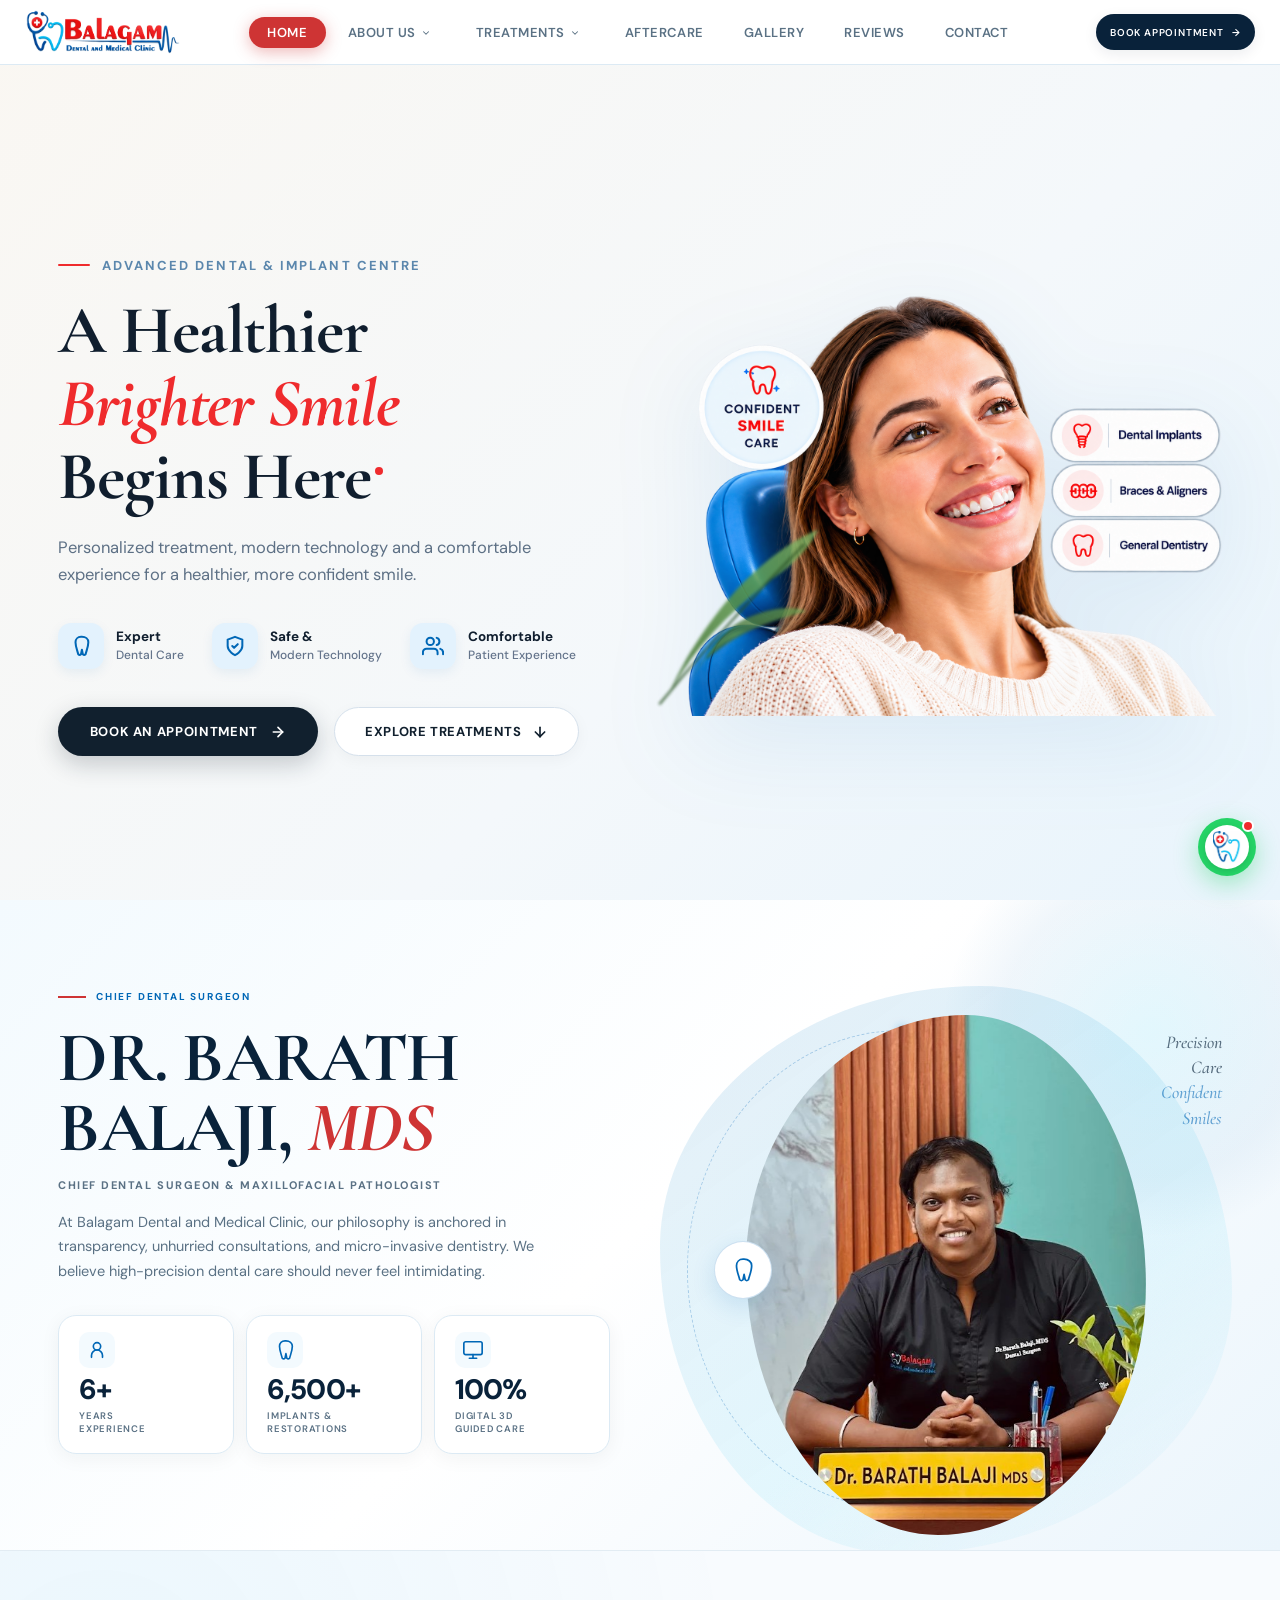
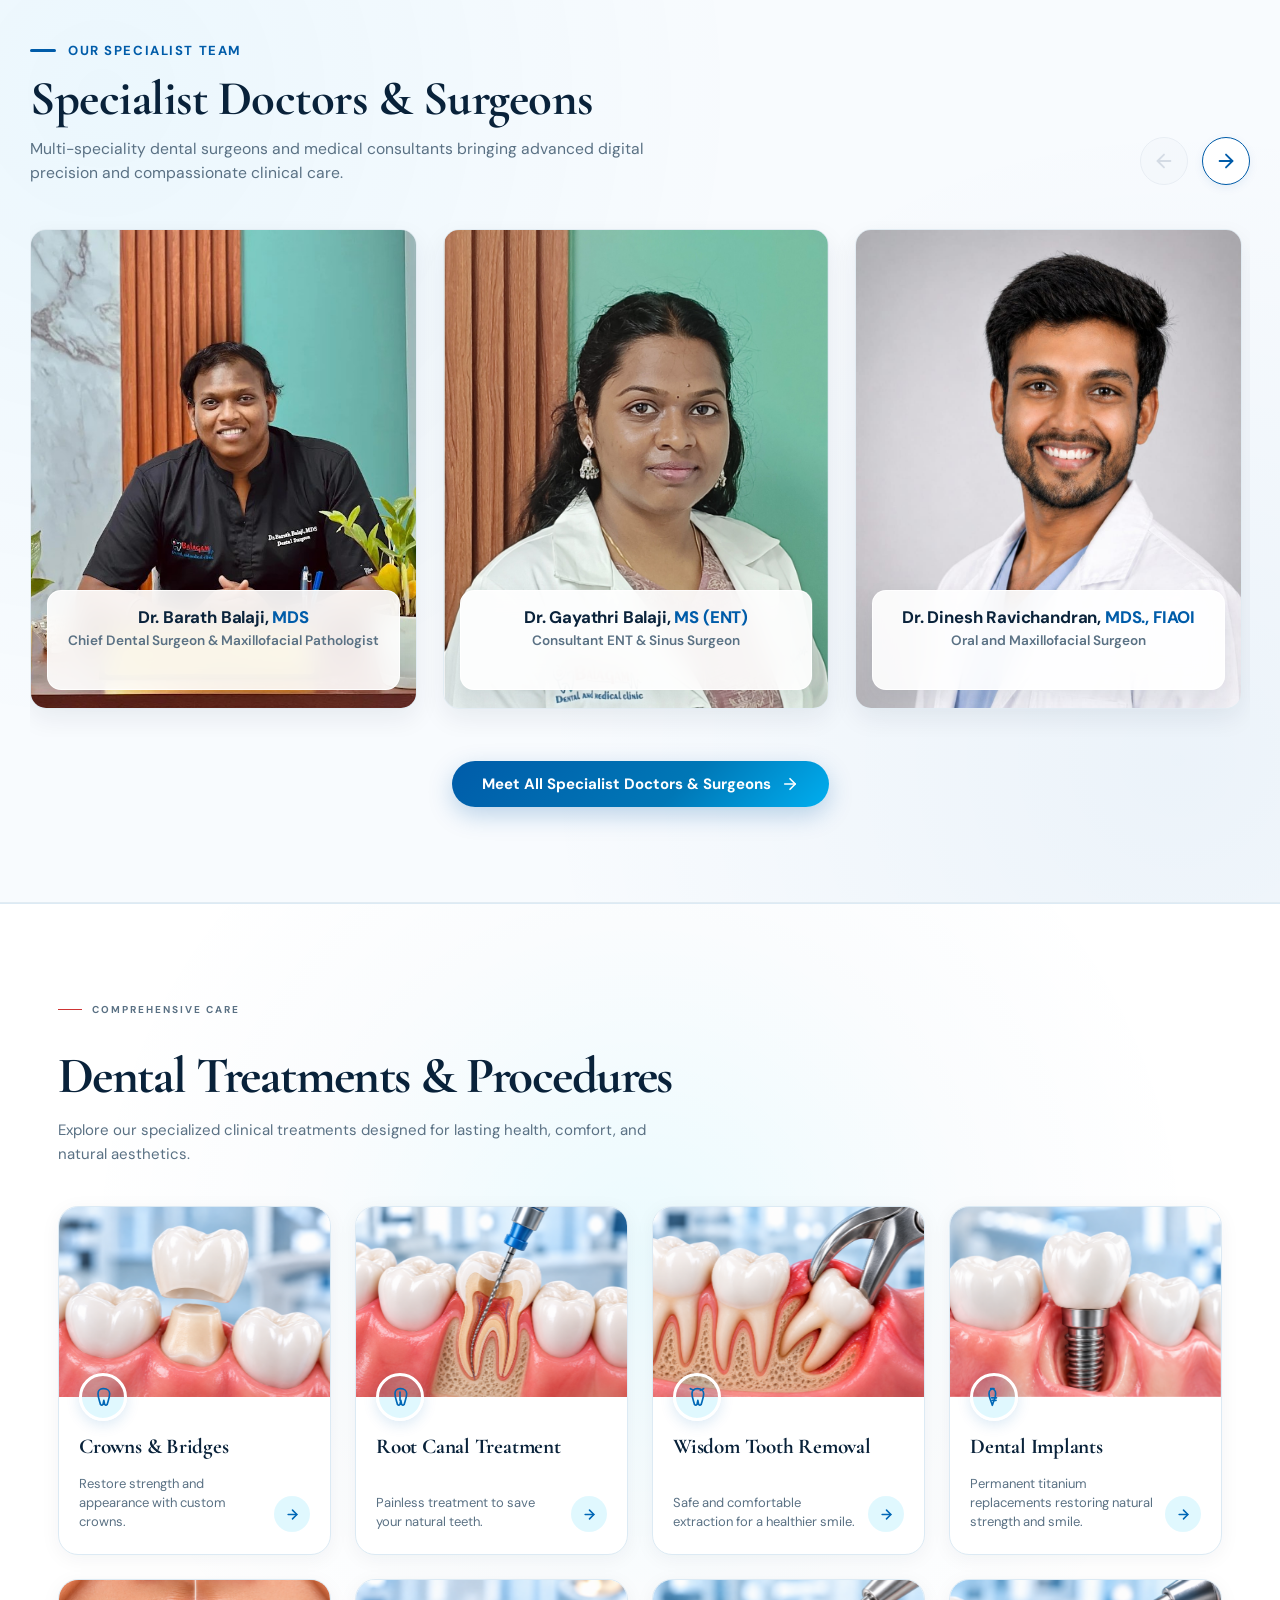
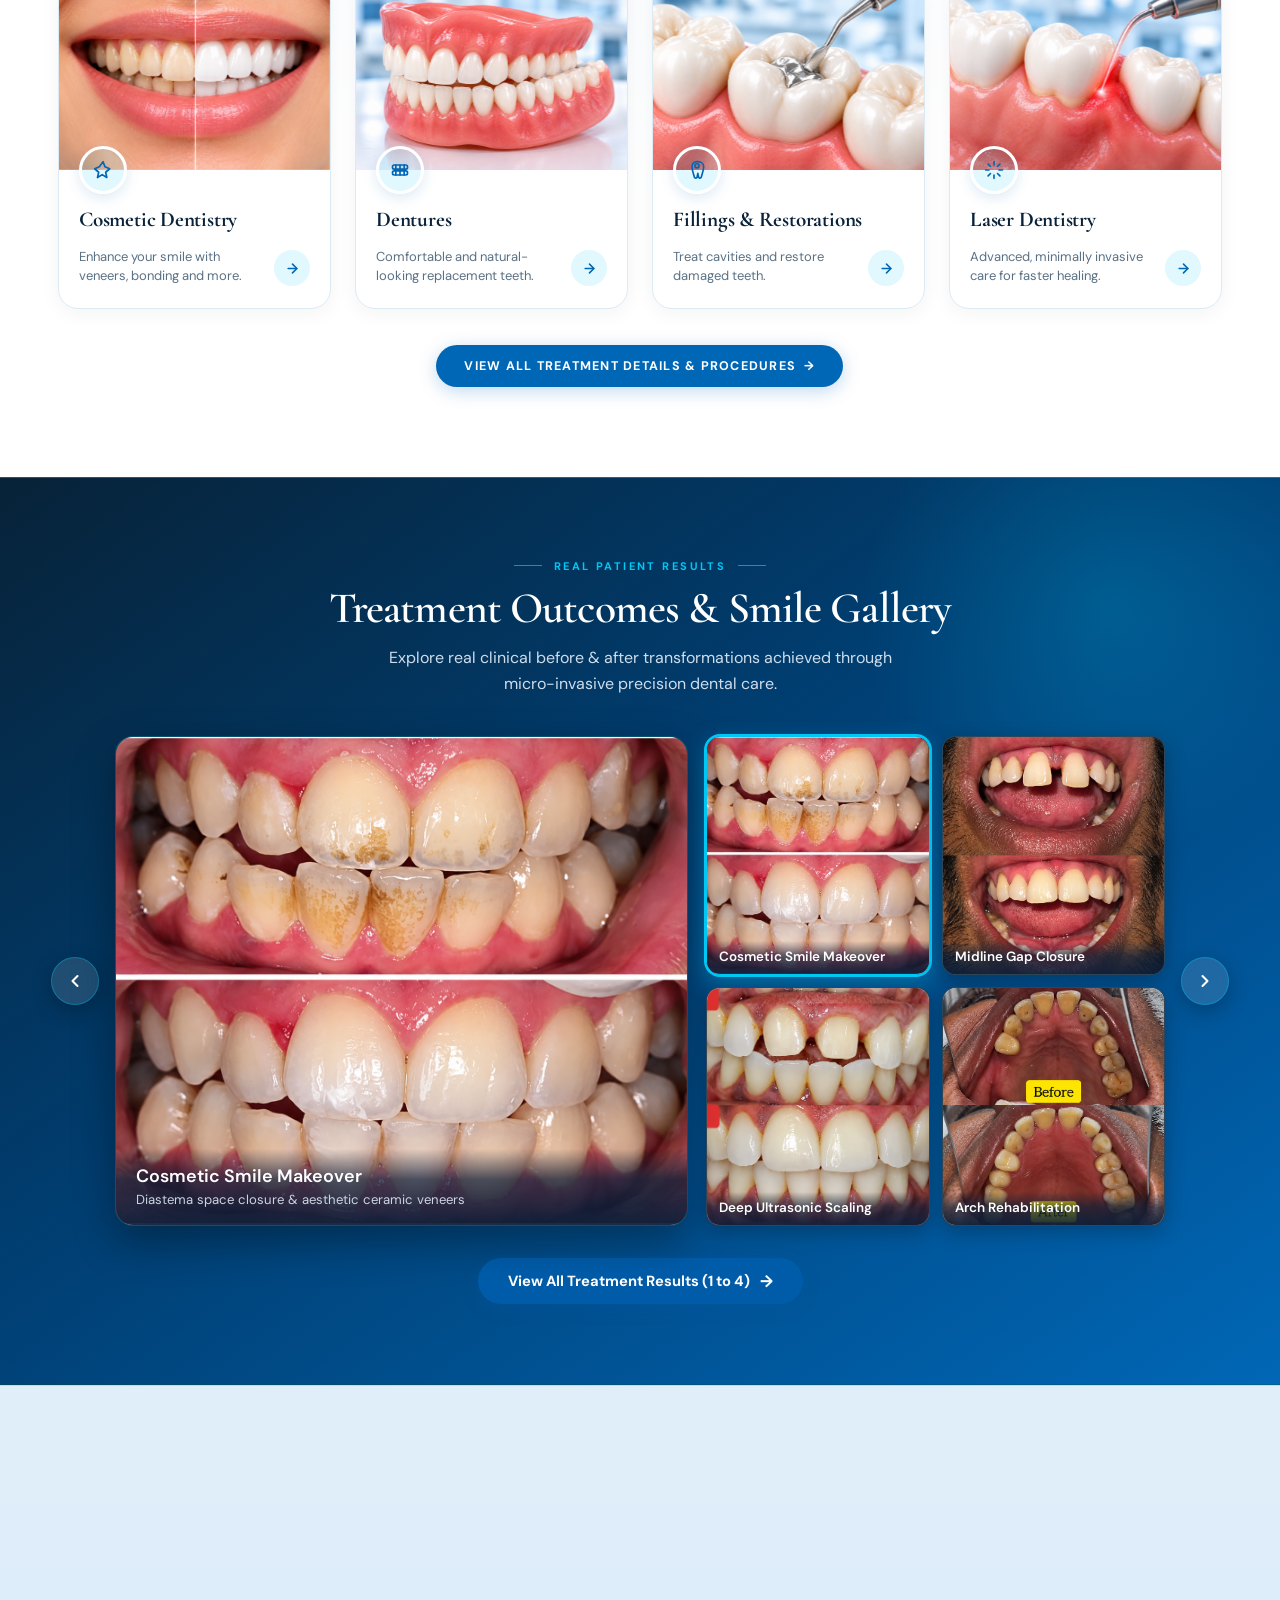
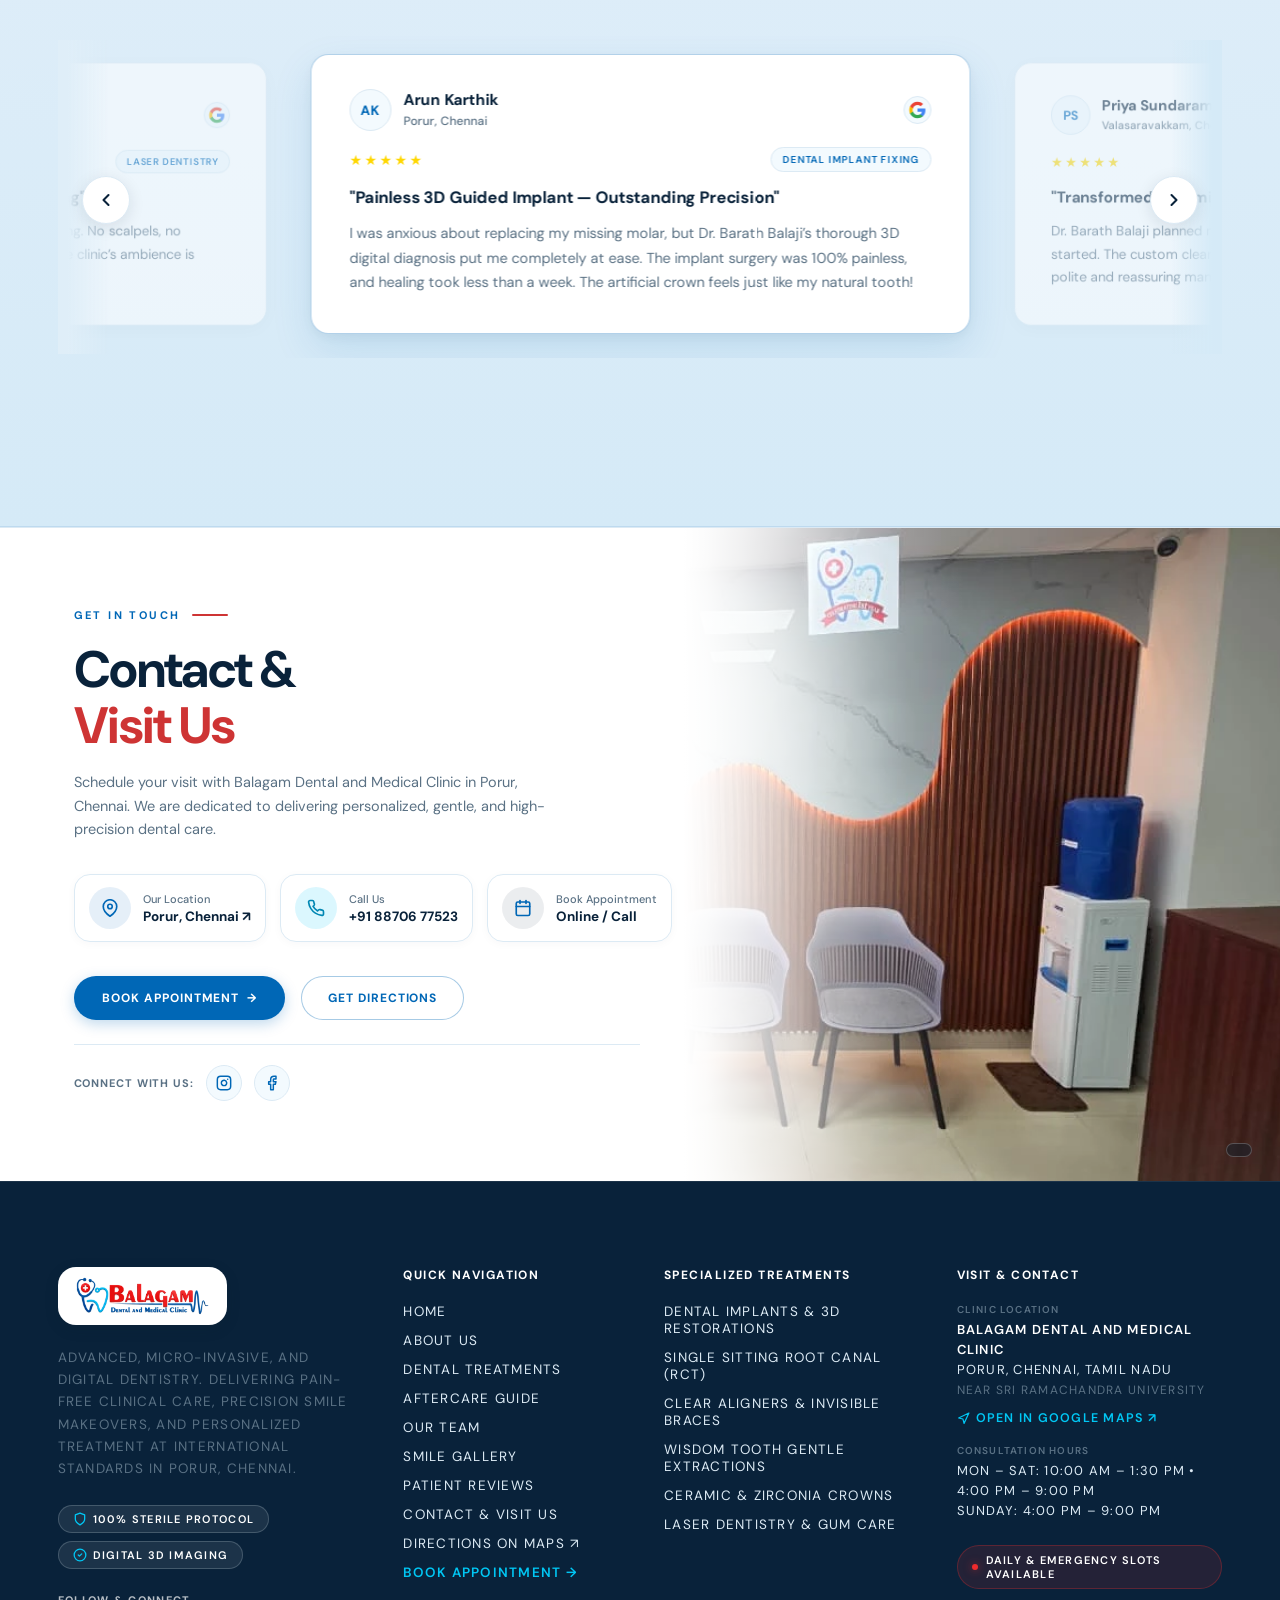
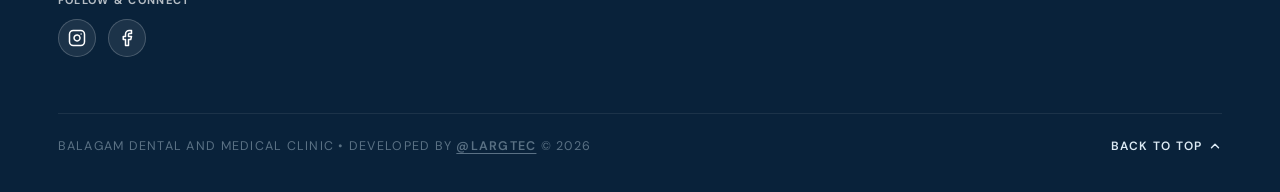
==== commit 59b8baf5: "refactor: redesign hero section with static imagery and updated layout styling" ====
--- a/index.html
+++ b/index.html
@@ -802,43 +802,136 @@
         </div>
     </aside>
 
-    <!-- HERO SECTION: CLIENT VIDEO ONLY -->
-    <section class="hero" id="home" aria-label="Balagam Dental and Medical Clinic Video">
-        <video class="hero-video" id="heroVideo" autoplay muted loop playsinline webkit-playsinline preload="auto" poster="img/hero image.png"
-            tabindex="-1" disablepictureinpicture controlslist="nodownload nofullscreen noremoteplayback">
-            <source src="img/video.mp4" type="video/mp4">
-            <source src="img/Video.mp4" type="video/mp4">
-            <source src="img/video-optimized.mp4" type="video/mp4">
-        </video>
-        <script>
-            (function() {
-                var v = document.getElementById('heroVideo');
-                if (!v) return;
-                v.muted = true;
-                v.defaultMuted = true;
-                function applySlowSpeed() {
-                    try { v.playbackRate = 0.5; v.defaultPlaybackRate = 0.5; } catch(e) {}
-                }
-                v.addEventListener('loadedmetadata', applySlowSpeed);
-                v.addEventListener('play', applySlowSpeed);
-                v.addEventListener('playing', applySlowSpeed);
-                applySlowSpeed();
-                var p = v.play();
-                if (p && p.catch) {
-                    p.catch(function() {
-                        var playOnInteraction = function() {
-                            v.play();
-                            window.removeEventListener('click', playOnInteraction);
-                            window.removeEventListener('touchstart', playOnInteraction);
-                            window.removeEventListener('scroll', playOnInteraction);
-                        };
-                        window.addEventListener('click', playOnInteraction, { once: true, passive: true });
-                        window.addEventListener('touchstart', playOnInteraction, { once: true, passive: true });
-                        window.addEventListener('scroll', playOnInteraction, { once: true, passive: true });
-                    });
-                }
-            })();
-        </script>
+    <!-- HERO SECTION: ADVANCED DENTAL & IMPLANT CENTRE (EXACT REFERENCE DESIGN) -->
+    <section class="hero" id="home" aria-label="Balagam Dental and Medical Clinic">
+        <div class="hero-container">
+
+            <!-- ── Left Column: Content & CTAs ── -->
+            <div class="hero-content">
+                <!-- Eyebrow label -->
+                <div class="hero-eyebrow">
+                    <span class="hero-eyebrow-line" aria-hidden="true"></span>
+                    <span class="hero-eyebrow-text">ADVANCED DENTAL &amp; IMPLANT CENTRE</span>
+                </div>
+
+                <!-- Main Display Heading -->
+                <h1 class="hero-title">
+                    <span class="hero-title-line">A Healthier</span>
+                    <em class="hero-title-accent">Brighter Smile</em>
+                    <span class="hero-title-line">Begins Here<span class="hero-title-dot" aria-hidden="true"></span></span>
+                </h1>
+
+                <!-- Subtitle Description Paragraph -->
+                <p class="hero-desc">
+                    Personalized treatment, modern technology and a comfortable experience for a healthier, more confident smile.
+                </p>
+
+                <!-- 3 Feature Badges Row -->
+                <div class="hero-features">
+                    <div class="hero-feature-item">
+                        <div class="hero-feature-icon" aria-hidden="true">
+                            <!-- Expert Dental Care Tooth Icon -->
+                            <svg width="22" height="22" viewBox="0 0 24 24" fill="none" stroke="currentColor" stroke-width="2.2" stroke-linecap="round" stroke-linejoin="round">
+                                <path d="M12 2C8.5 2 6 4.5 6 8c0 4.5 2 9 3 13 1 1 2 1 3 0l1-5 1 5c1 1 2 1 3 0 1-4 3-8.5 3-13 0-3.5-3-6-7-6z"/>
+                            </svg>
+                        </div>
+                        <div class="hero-feature-text">
+                            <span class="hero-feature-title">Expert</span>
+                            <span class="hero-feature-desc">Dental Care</span>
+                        </div>
+                    </div>
+
+                    <div class="hero-feature-item">
+                        <div class="hero-feature-icon" aria-hidden="true">
+                            <!-- Safe & Modern Technology Shield Check Icon -->
+                            <svg width="22" height="22" viewBox="0 0 24 24" fill="none" stroke="currentColor" stroke-width="2.2" stroke-linecap="round" stroke-linejoin="round">
+                                <path d="M12 22s8-4 8-10V5l-8-3-8 3v7c0 6 8 10 8 10z"/>
+                                <polyline points="9 12 11 14 15 10"/>
+                            </svg>
+                        </div>
+                        <div class="hero-feature-text">
+                            <span class="hero-feature-title">Safe &amp;</span>
+                            <span class="hero-feature-desc">Modern Technology</span>
+                        </div>
+                    </div>
+
+                    <div class="hero-feature-item">
+                        <div class="hero-feature-icon" aria-hidden="true">
+                            <!-- Comfortable Patient Experience People Icon -->
+                            <svg width="22" height="22" viewBox="0 0 24 24" fill="none" stroke="currentColor" stroke-width="2.2" stroke-linecap="round" stroke-linejoin="round">
+                                <path d="M17 21v-2a4 4 0 0 0-4-4H5a4 4 0 0 0-4 4v2"/>
+                                <circle cx="9" cy="7" r="4"/>
+                                <path d="M23 21v-2a4 4 0 0 0-3-3.87"/>
+                                <path d="M16 3.13a4 4 0 0 1 0 7.75"/>
+                            </svg>
+                        </div>
+                        <div class="hero-feature-text">
+                            <span class="hero-feature-title">Comfortable</span>
+                            <span class="hero-feature-desc">Patient Experience</span>
+                        </div>
+                    </div>
+                </div>
+
+                <!-- CTA Action Buttons -->
+                <div class="hero-actions">
+                    <a href="#contact" class="hero-btn-dark" id="heroBtnBook" data-trigger="booking" aria-label="Book an Appointment">
+                        <span>BOOK AN APPOINTMENT</span>
+                        <svg class="hero-btn-icon" width="16" height="16" viewBox="0 0 24 24" fill="none" stroke="currentColor" stroke-width="2.5" stroke-linecap="round" stroke-linejoin="round" aria-hidden="true">
+                            <line x1="5" y1="12" x2="19" y2="12"></line>
+                            <polyline points="12 5 19 12 12 19"></polyline>
+                        </svg>
+                    </a>
+                    <a href="treatments.html" class="hero-btn-light" id="heroBtnTreatments" aria-label="Explore Treatments">
+                        <span>EXPLORE TREATMENTS</span>
+                        <svg class="hero-btn-icon" width="16" height="16" viewBox="0 0 24 24" fill="none" stroke="currentColor" stroke-width="2.5" stroke-linecap="round" stroke-linejoin="round" aria-hidden="true">
+                            <line x1="12" y1="5" x2="12" y2="19"></line>
+                            <polyline points="19 12 12 19 5 12"></polyline>
+                        </svg>
+                    </a>
+                </div>
+            </div>
+
+            <!-- ── Right Column: Visual Composite & Badges ── -->
+            <div class="hero-visual-wrap">
+                <!-- Patient & Badges Composite Visual -->
+                <div class="hero-image-box">
+                    <img
+                        src="img/herosection.png"
+                        alt="Balagam Dental &amp; Medical Clinic - A Healthier Brighter Smile Begins Here"
+                        class="hero-composite-img"
+                        loading="eager"
+                        fetchpriority="high"
+                        decoding="async"
+                    >
+                </div>
+
+                <!-- Soft blurred foreground green leaf accent -->
+                <div class="hero-foreground-leaf" aria-hidden="true">
+                    <svg viewBox="0 0 180 220" fill="none" xmlns="http://www.w3.org/2000/svg">
+                        <path d="M30 200 C50 150 85 105 135 60 C145 50 160 32 165 15 C147 24 125 42 102 68 C78 95 44 152 30 200 Z" fill="url(#heroLeafG1)"/>
+                        <path d="M65 160 C90 132 122 114 162 100 C148 95 125 100 102 113 C80 126 69 146 65 160 Z" fill="url(#heroLeafG2)"/>
+                        <path d="M50 185 C62 158 75 140 102 126 C93 126 80 135 67 152 C58 166 52 180 50 185 Z" fill="url(#heroLeafG3)"/>
+                        <path d="M22 210 Q78 125 152 32" stroke="#2d5526" stroke-width="2" stroke-linecap="round"/>
+                        <defs>
+                            <linearGradient id="heroLeafG1" x1="30" y1="200" x2="165" y2="15" gradientUnits="userSpaceOnUse">
+                                <stop stop-color="#3d6c32" stop-opacity="0.95"/>
+                                <stop offset="0.6" stop-color="#5d9847" stop-opacity="0.90"/>
+                                <stop offset="1" stop-color="#84be6e" stop-opacity="0.82"/>
+                            </linearGradient>
+                            <linearGradient id="heroLeafG2" x1="65" y1="160" x2="162" y2="100" gradientUnits="userSpaceOnUse">
+                                <stop stop-color="#305826" stop-opacity="0.92"/>
+                                <stop offset="1" stop-color="#6fa856" stop-opacity="0.78"/>
+                            </linearGradient>
+                            <linearGradient id="heroLeafG3" x1="50" y1="185" x2="102" y2="126" gradientUnits="userSpaceOnUse">
+                                <stop stop-color="#467637" stop-opacity="0.88"/>
+                                <stop offset="1" stop-color="#76b15f" stop-opacity="0.68"/>
+                            </linearGradient>
+                        </defs>
+                    </svg>
+                </div>
+            </div>
+
+        </div>
     </section>
     <!-- PREMIUM DOCTOR PROFILE SECTION -->
     <section class="dr-profile-section" id="stack">
--- a/style.css
+++ b/style.css
@@ -238,10 +238,451 @@
     100% { left: 105%; width: 35%; }
 }
 
+/* ==========================================================================
+   HERO SECTION — EXACT MATCH REFERENCE DESIGN (ADVANCED DENTAL & IMPLANT)
+   ========================================================================== */
+
+/* ── Section wrapper ────────────────────────────────────────────────────── */
+.hero {
+    position: relative;
+    width: 100%;
+    min-height: 100vh;
+    min-height: 100svh;
+    display: flex;
+    flex-direction: column;
+    justify-content: flex-start;
+    align-items: center;
+    background-color: #faf8f5;
+    background-image: url('img/hero bg templete.png');
+    background-repeat: no-repeat;
+    background-position: right center;
+    background-size: cover;
+    overflow: hidden;
+    padding-top: 140px;
+    padding-bottom: 50px;
+    box-sizing: border-box;
+    isolation: isolate;
+}
+
+/* Fallback gradient if background image is loading */
+.hero::before {
+    content: '';
+    position: absolute;
+    inset: 0;
+    background: linear-gradient(135deg, #faf7f2 0%, #f4f8fb 60%, #e8f4fc 100%);
+    z-index: -1;
+    pointer-events: none;
+}
+
+/* ── Container ─────────────────────────────────────────────────────────── */
+.hero-container {
+    width: 100%;
+    max-width: 1440px;
+    margin: auto 0;
+    padding: 0 clamp(20px, 4.5vw, 64px);
+    display: flex;
+    align-items: center;
+    justify-content: space-between;
+    gap: clamp(24px, 4vw, 56px);
+    position: relative;
+    z-index: 2;
+}
+
+/* ── Left Column: Content ──────────────────────────────────────────────── */
+.hero-content {
+    flex: 0 1 52%;
+    max-width: 640px;
+    display: flex;
+    flex-direction: column;
+    z-index: 3;
+    padding-top: 15px;
+}
+
+/* Eyebrow: — ADVANCED DENTAL & IMPLANT CENTRE */
+.hero-eyebrow {
+    display: inline-flex;
+    align-items: center;
+    gap: 12px;
+    margin-top: 10px;
+    margin-bottom: 22px;
+    opacity: 0;
+    animation: heroFadeUp 0.6s 0.15s cubic-bezier(0.22, 1, 0.36, 1) forwards;
+}
+
+.hero-eyebrow-line {
+    width: 32px;
+    height: 2px;
+    background: #EF2B2D;
+    border-radius: 2px;
+    flex-shrink: 0;
+}
+
+.hero-eyebrow-text {
+    font-family: var(--font-family);
+    font-size: 13px;
+    font-weight: 700;
+    letter-spacing: 0.16em;
+    text-transform: uppercase;
+    color: #5b87ad;
+    line-height: 1;
+}
+
+/* Main Display Title: A Healthier / Brighter Smile / Begins Here. */
+.hero-title {
+    font-family: var(--font-serif);
+    font-size: clamp(3rem, 5.3vw, 4.8rem);
+    font-weight: 700;
+    line-height: 1.08;
+    color: #101e2e;
+    letter-spacing: -0.015em;
+    margin-bottom: 20px;
+    opacity: 0;
+    animation: heroFadeUp 0.65s 0.28s cubic-bezier(0.22, 1, 0.36, 1) forwards;
+}
+
+.hero-title-line {
+    display: block;
+    color: #101e2e;
+}
+
+.hero-title-accent {
+    display: block;
+    font-family: var(--font-serif);
+    font-style: italic;
+    font-weight: 700;
+    color: #EF2B2D;
+    -webkit-text-fill-color: #EF2B2D;
+}
+
+.hero-title-dot {
+    display: inline-block;
+    width: 8px;
+    height: 8px;
+    background: #EF2B2D;
+    border-radius: 50%;
+    margin-left: 4px;
+    vertical-align: super;
+}
+
+/* Subtitle description */
+.hero-desc {
+    font-family: var(--font-family);
+    font-size: 16.5px;
+    line-height: 1.68;
+    color: #5d7085;
+    max-width: 485px;
+    margin-bottom: 34px;
+    font-weight: 400;
+    opacity: 0;
+    animation: heroFadeUp 0.65s 0.40s cubic-bezier(0.22, 1, 0.36, 1) forwards;
+}
+
+/* ── 3 Feature items in a row ─────────────────────────────────────────── */
+.hero-features {
+    display: flex;
+    align-items: center;
+    gap: clamp(16px, 2.4vw, 28px);
+    margin-bottom: 38px;
+    flex-wrap: wrap;
+    opacity: 0;
+    animation: heroFadeUp 0.65s 0.52s cubic-bezier(0.22, 1, 0.36, 1) forwards;
+}
+
+.hero-feature-item {
+    display: flex;
+    align-items: center;
+    gap: 12px;
+    transition: transform 0.25s ease;
+}
+
+.hero-feature-item:hover {
+    transform: translateY(-2px);
+}
+
+.hero-feature-icon {
+    width: 46px;
+    height: 46px;
+    border-radius: 13px;
+    background: #e3f2fd;
+    display: flex;
+    align-items: center;
+    justify-content: center;
+    color: #0067b6;
+    flex-shrink: 0;
+    box-shadow: 0 4px 12px rgba(0, 103, 182, 0.08);
+    transition: all 0.25s ease;
+}
+
+.hero-feature-item:hover .hero-feature-icon {
+    background: #d0e8fc;
+    box-shadow: 0 6px 16px rgba(0, 103, 182, 0.16);
+    color: #00569a;
+}
+
+.hero-feature-text {
+    display: flex;
+    flex-direction: column;
+    gap: 2px;
+}
+
+.hero-feature-title {
+    font-family: var(--font-family);
+    font-size: 13.5px;
+    font-weight: 700;
+    color: #101e2e;
+    line-height: 1.25;
+}
+
+.hero-feature-desc {
+    font-family: var(--font-family);
+    font-size: 12px;
+    font-weight: 500;
+    color: #64748b;
+    line-height: 1.25;
+}
+
+/* ── Action buttons row ────────────────────────────────────────────────── */
+.hero-actions {
+    display: flex;
+    align-items: center;
+    gap: 16px;
+    flex-wrap: wrap;
+    opacity: 0;
+    animation: heroFadeUp 0.65s 0.64s cubic-bezier(0.22, 1, 0.36, 1) forwards;
+}
+
+.hero-btn-dark {
+    display: inline-flex;
+    align-items: center;
+    gap: 12px;
+    background: #11202e;
+    color: #ffffff;
+    padding: 16px 32px;
+    border-radius: 9999px;
+    font-family: var(--font-family);
+    font-size: 13px;
+    font-weight: 700;
+    letter-spacing: 0.05em;
+    text-transform: uppercase;
+    text-decoration: none;
+    box-shadow: 0 8px 24px rgba(17, 32, 46, 0.22);
+    transition: all 0.25s cubic-bezier(0.2, 0.8, 0.2, 1);
+}
+
+.hero-btn-dark:hover {
+    background: #0067b6;
+    box-shadow: 0 10px 28px rgba(0, 103, 182, 0.32);
+    transform: translateY(-2px);
+    color: #ffffff;
+}
+
+.hero-btn-dark .hero-btn-icon {
+    transition: transform 0.25s ease;
+}
+
+.hero-btn-dark:hover .hero-btn-icon {
+    transform: translateX(4px);
+}
+
+.hero-btn-light {
+    display: inline-flex;
+    align-items: center;
+    gap: 10px;
+    background: #ffffff;
+    color: #11202e;
+    padding: 15px 30px;
+    border-radius: 9999px;
+    border: 1.5px solid #d5e0eb;
+    font-family: var(--font-family);
+    font-size: 13px;
+    font-weight: 700;
+    letter-spacing: 0.05em;
+    text-transform: uppercase;
+    text-decoration: none;
+    box-shadow: 0 4px 16px rgba(0, 0, 0, 0.04);
+    transition: all 0.25s cubic-bezier(0.2, 0.8, 0.2, 1);
+}
+
+.hero-btn-light:hover {
+    border-color: #0067b6;
+    color: #0067b6;
+    box-shadow: 0 8px 22px rgba(0, 103, 182, 0.12);
+    transform: translateY(-2px);
+}
+
+.hero-btn-light .hero-btn-icon {
+    transition: transform 0.25s ease;
+}
+
+.hero-btn-light:hover .hero-btn-icon {
+    transform: translateY(3px);
+}
+
+/* ── Right Column: Visual Composite & Badges ───────────────────────────── */
+.hero-visual-wrap {
+    flex: 0 1 48%;
+    max-width: 660px;
+    position: relative;
+    display: flex;
+    align-items: center;
+    justify-content: center;
+    z-index: 2;
+    opacity: 0;
+    animation: heroImageReveal 0.85s 0.35s cubic-bezier(0.22, 1, 0.36, 1) forwards;
+}
+
+.hero-image-box {
+    position: relative;
+    width: 100%;
+    z-index: 2;
+    display: flex;
+    justify-content: center;
+}
+
+.hero-composite-img {
+    width: 100%;
+    max-height: min(68vh, 540px);
+    height: auto;
+    display: block;
+    object-fit: contain;
+    filter: drop-shadow(0 24px 48px rgba(0, 103, 182, 0.09));
+    animation: heroFloatSubtle 6s ease-in-out infinite;
+    pointer-events: none;
+    user-select: none;
+}
+
+@keyframes heroFloatSubtle {
+    0%, 100% { transform: translateY(0); }
+    50%      { transform: translateY(-7px); }
+}
+
+/* Foreground blurred lush leaf accent */
+.hero-foreground-leaf {
+    position: absolute;
+    bottom: -10px;
+    left: -40px;
+    z-index: 4;
+    width: clamp(120px, 14vw, 175px);
+    height: auto;
+    pointer-events: none;
+    filter: blur(1.8px);
+    opacity: 0.94;
+    transform: rotate(6deg);
+    transition: transform 0.4s ease;
+}
+
+/* ── Keyframe Animations ───────────────────────────────────────────────── */
+@keyframes heroFadeUp {
+    from {
+        opacity: 0;
+        transform: translateY(22px);
+    }
+    to {
+        opacity: 1;
+        transform: translateY(0);
+    }
+}
+
+@keyframes heroImageReveal {
+    from {
+        opacity: 0;
+        transform: translateX(25px);
+    }
+    to {
+        opacity: 1;
+        transform: translateX(0);
+    }
+}
+
+/* ── Responsive Behavior ───────────────────────────────────────────────── */
+@media (max-width: 1024px) {
+    .hero {
+        min-height: auto;
+        padding-top: 130px;
+        padding-bottom: 60px;
+        background-position: center;
+    }
+    .hero-container {
+        flex-direction: column;
+        align-items: center;
+        text-align: center;
+    }
+    .hero-content {
+        flex: 1 1 100%;
+        max-width: 600px;
+        align-items: center;
+    }
+    .hero-eyebrow {
+        justify-content: center;
+    }
+    .hero-desc {
+        max-width: 100%;
+    }
+    .hero-features {
+        justify-content: center;
+    }
+    .hero-actions {
+        justify-content: center;
+    }
+    .hero-visual-wrap {
+        flex: 1 1 100%;
+        max-width: 580px;
+        margin-top: 30px;
+    }
+    .hero-foreground-leaf {
+        left: -10px;
+        bottom: -10px;
+        width: 130px;
+    }
+}
+
+@media (max-width: 640px) {
+    .hero {
+        padding-top: 115px;
+        padding-bottom: 40px;
+    }
+    .hero-title {
+        font-size: clamp(2.4rem, 8vw, 3rem);
+    }
+    .hero-eyebrow-text {
+        font-size: 11.5px;
+    }
+    .hero-desc {
+        font-size: 15px;
+    }
+    .hero-features {
+        flex-direction: column;
+        align-items: center;
+        gap: 14px;
+    }
+    .hero-feature-item {
+        width: 100%;
+        max-width: 260px;
+        justify-content: flex-start;
+    }
+    .hero-actions {
+        flex-direction: column;
+        width: 100%;
+    }
+    .hero-btn-dark,
+    .hero-btn-light {
+        width: 100%;
+        justify-content: center;
+        padding: 14px 24px;
+        font-size: 12.5px;
+    }
+    .hero-foreground-leaf {
+        width: 100px;
+        left: -15px;
+        bottom: -5px;
+    }
+}
+
+
 /* Display headings — Cormorant Garamond */
 h1, h2 {
     font-family: var(--font-serif);
-    color:white;
+    color: var(--dark-navy);
 }
 
 /* UI headings — DM Sans (card titles, labels, subheadings) */
@@ -1569,7 +2010,7 @@
 /* ==========================================================================
    HERO SECTION - CLIENT VIDEO ONLY (Full-Width & Full-Height)
    ========================================================================== */
-.hero {
+.hero-video-section {
     position: relative;
     width: 100%;
     height: 100vh;
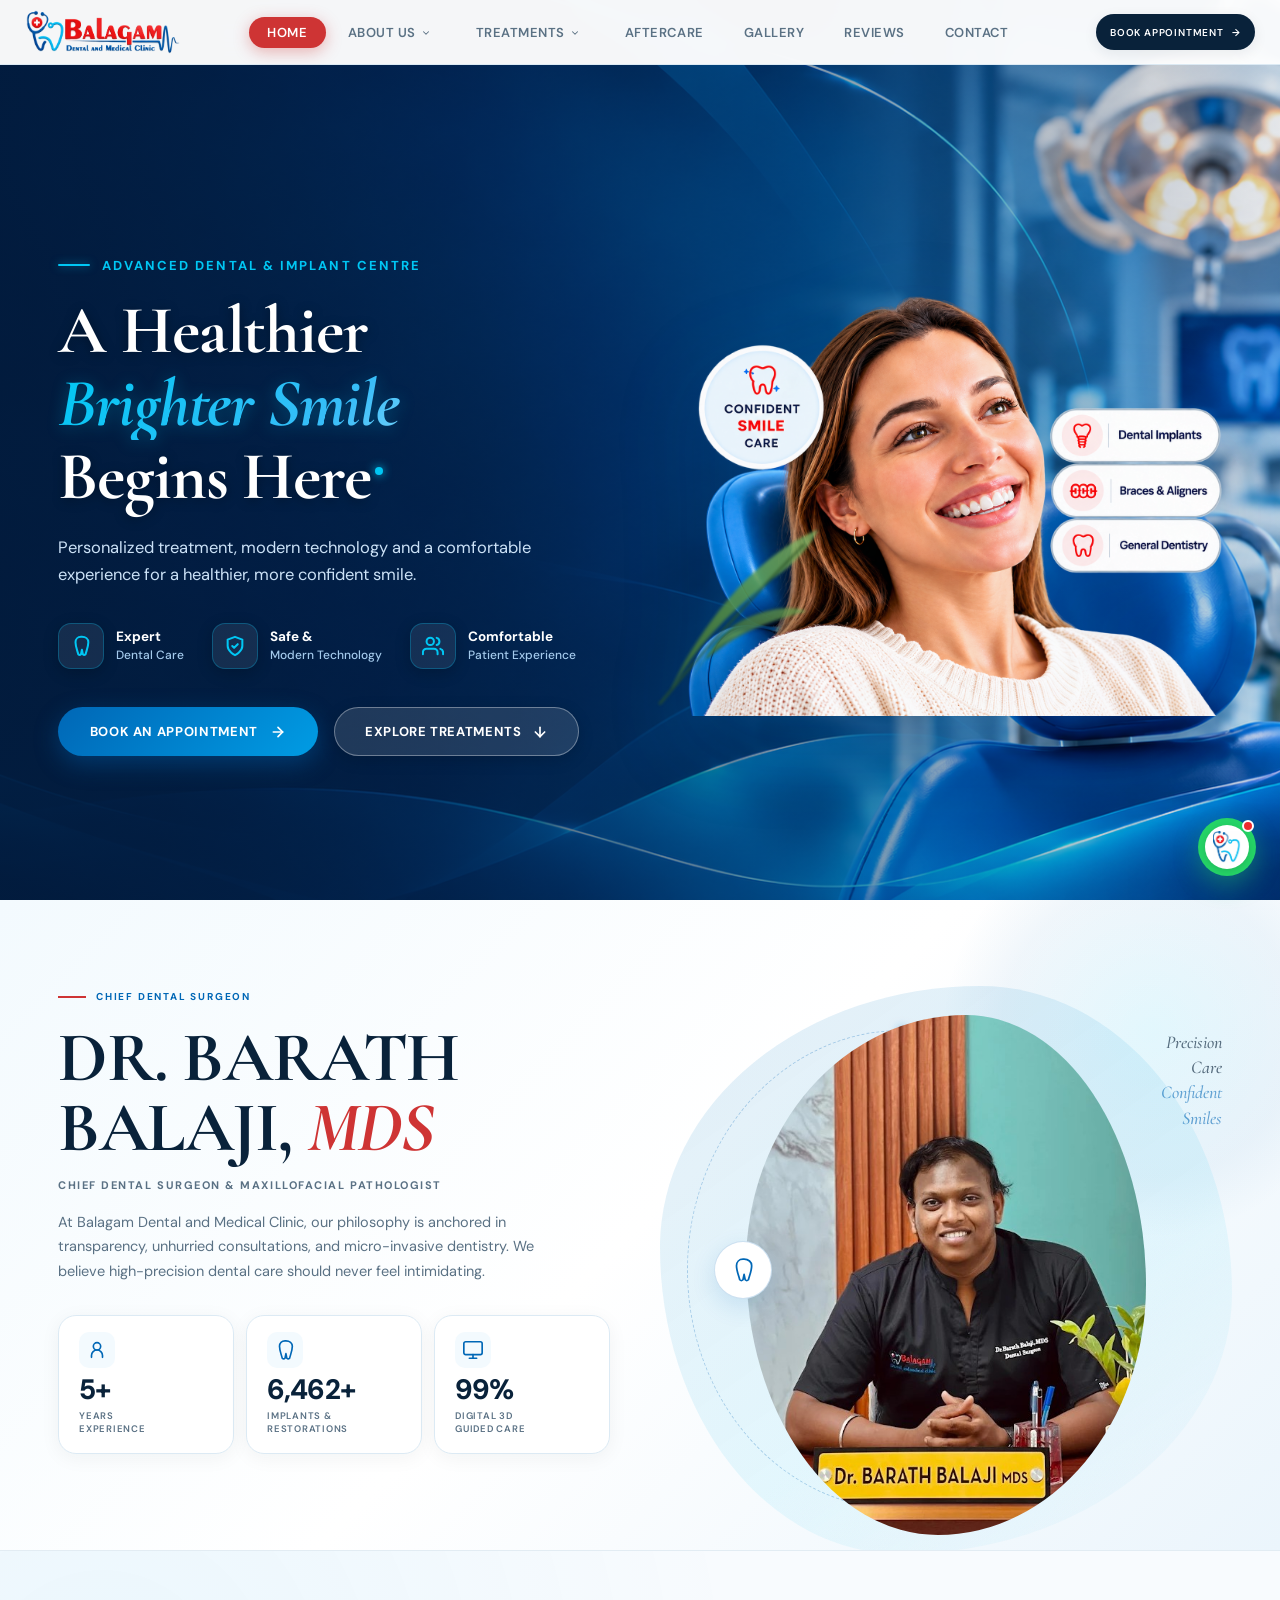
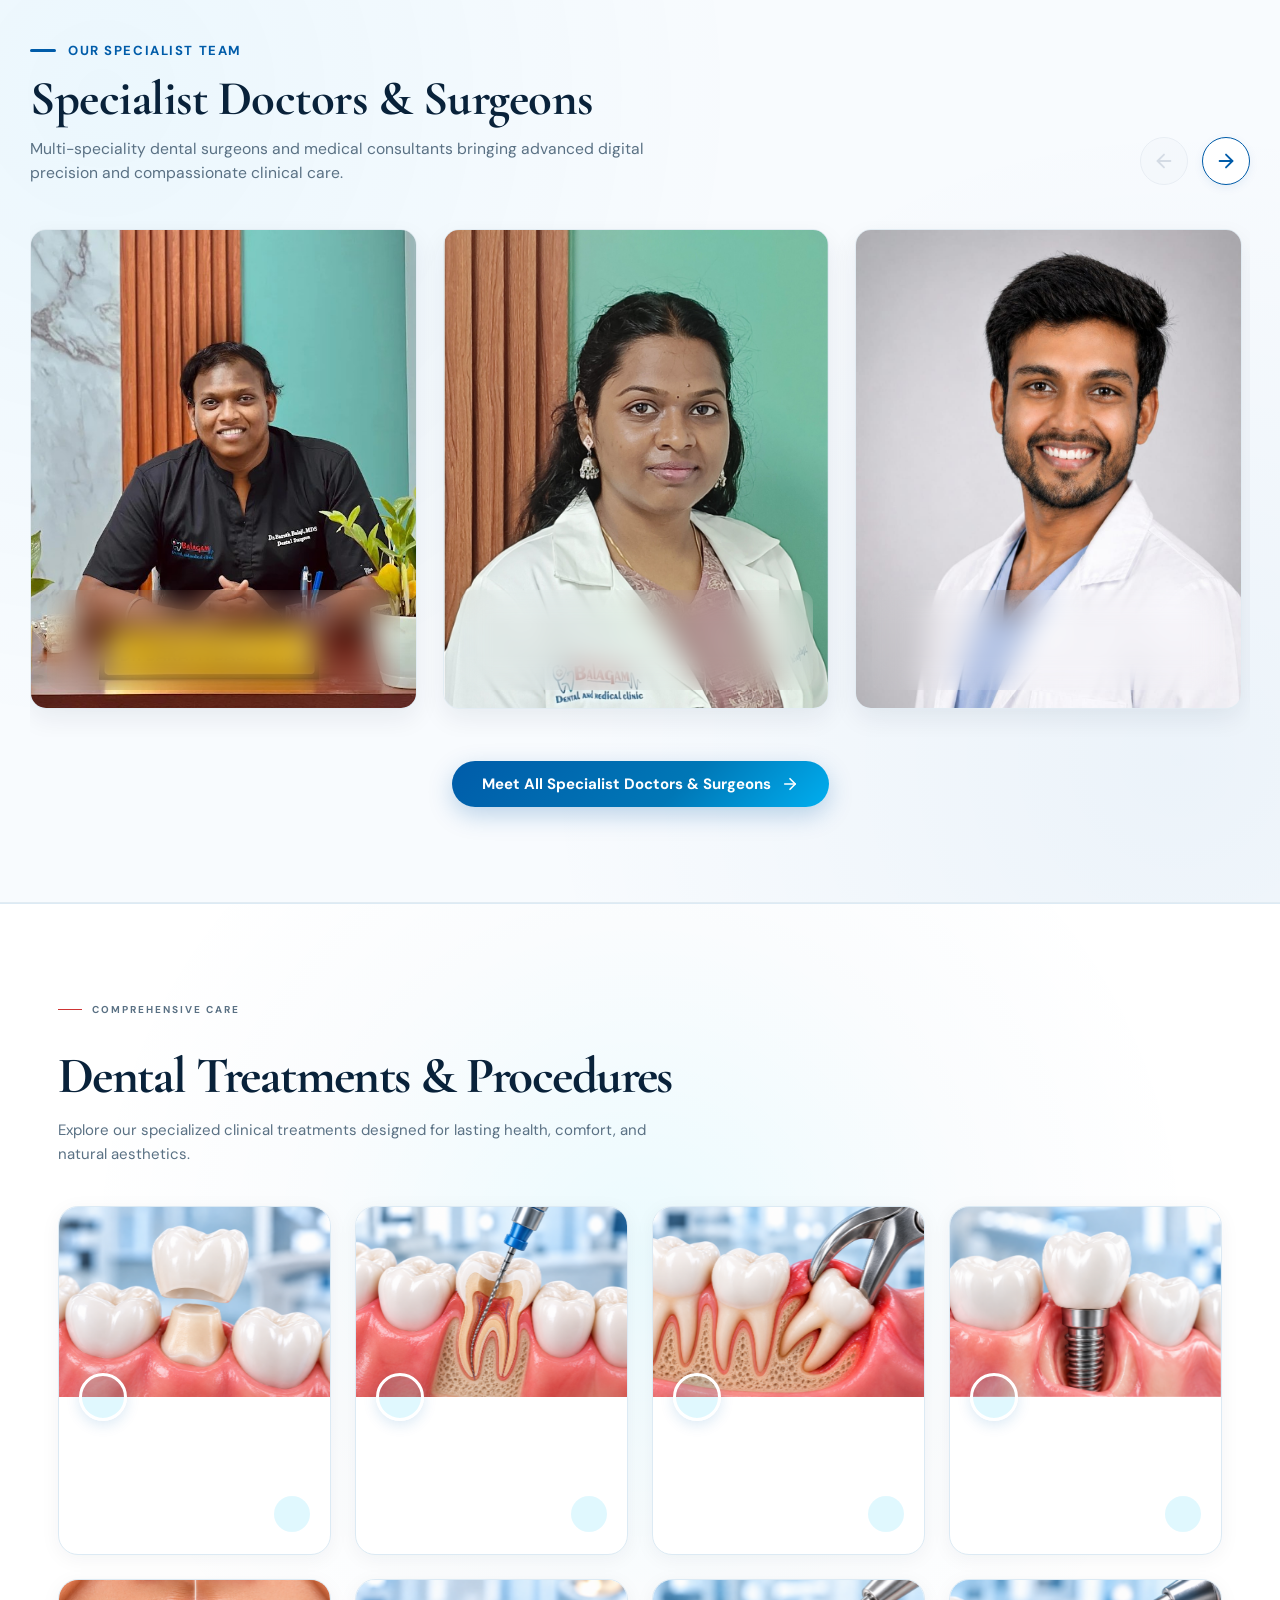
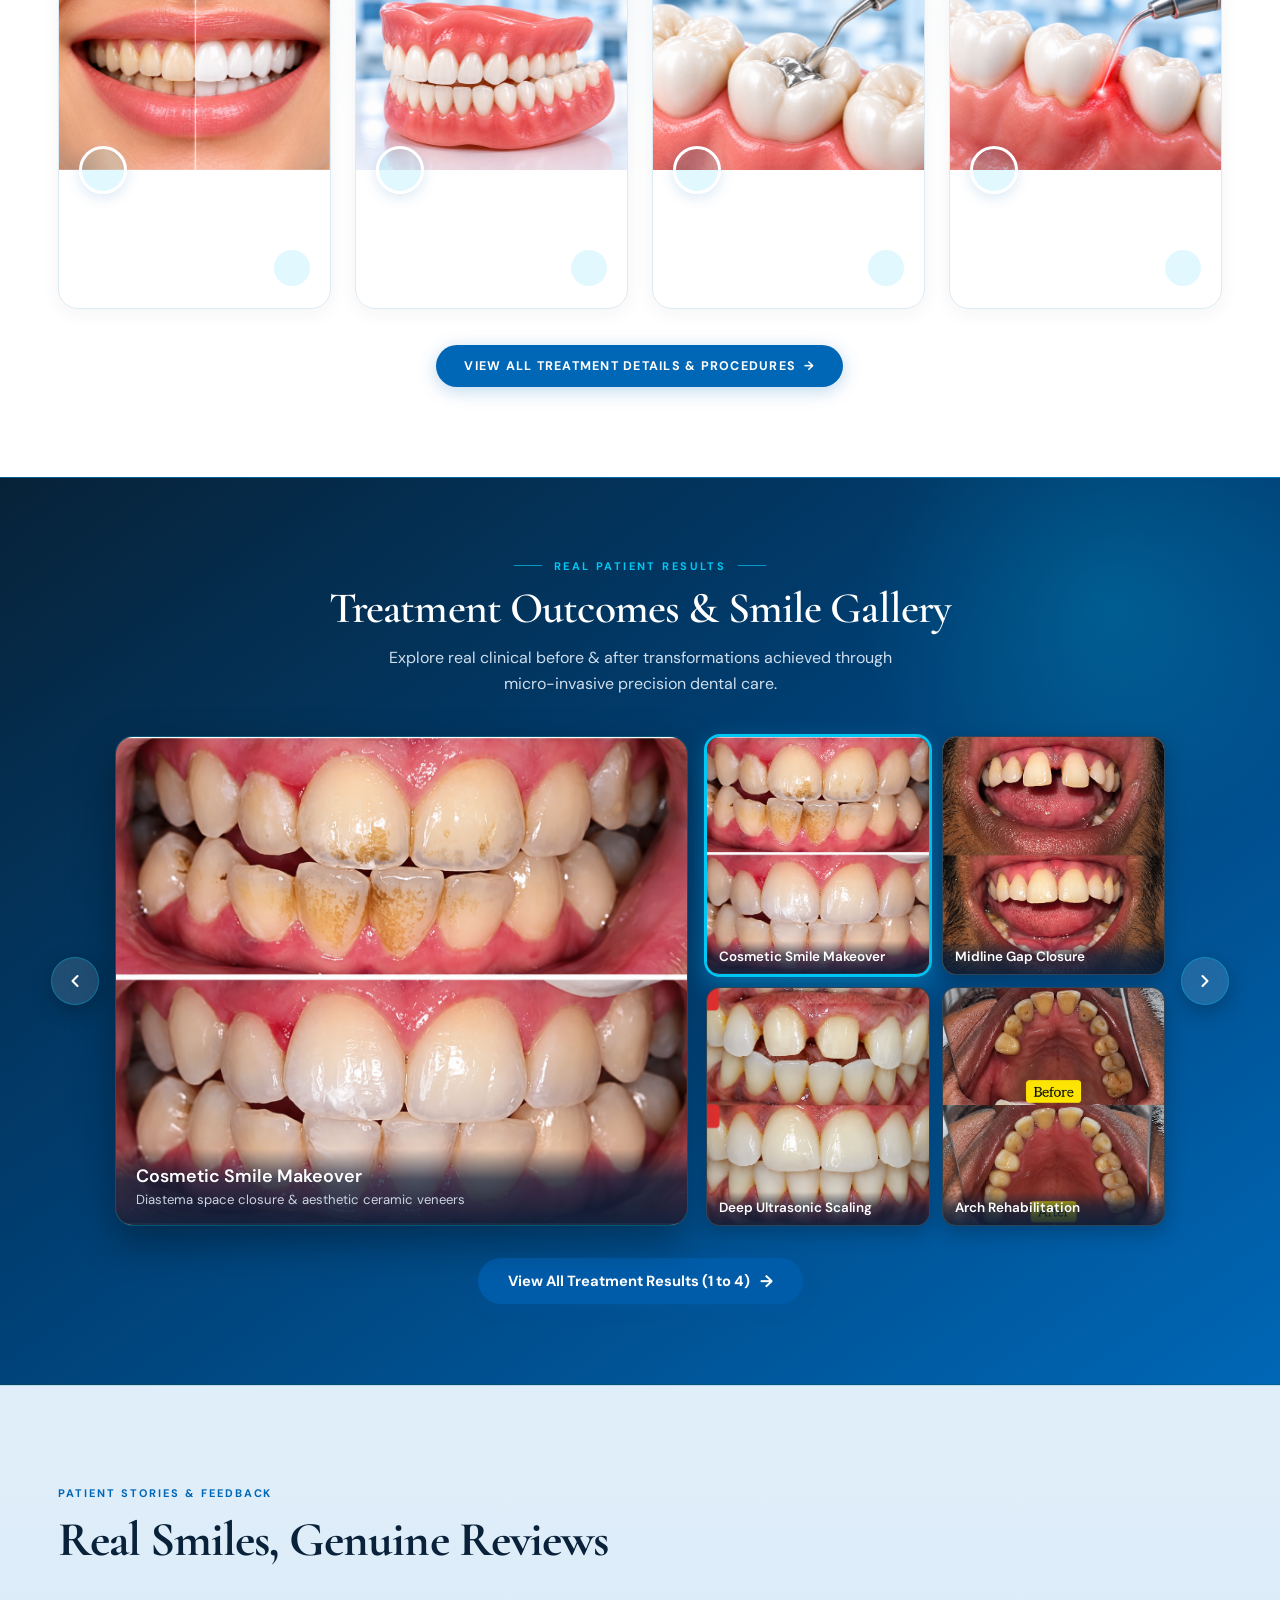
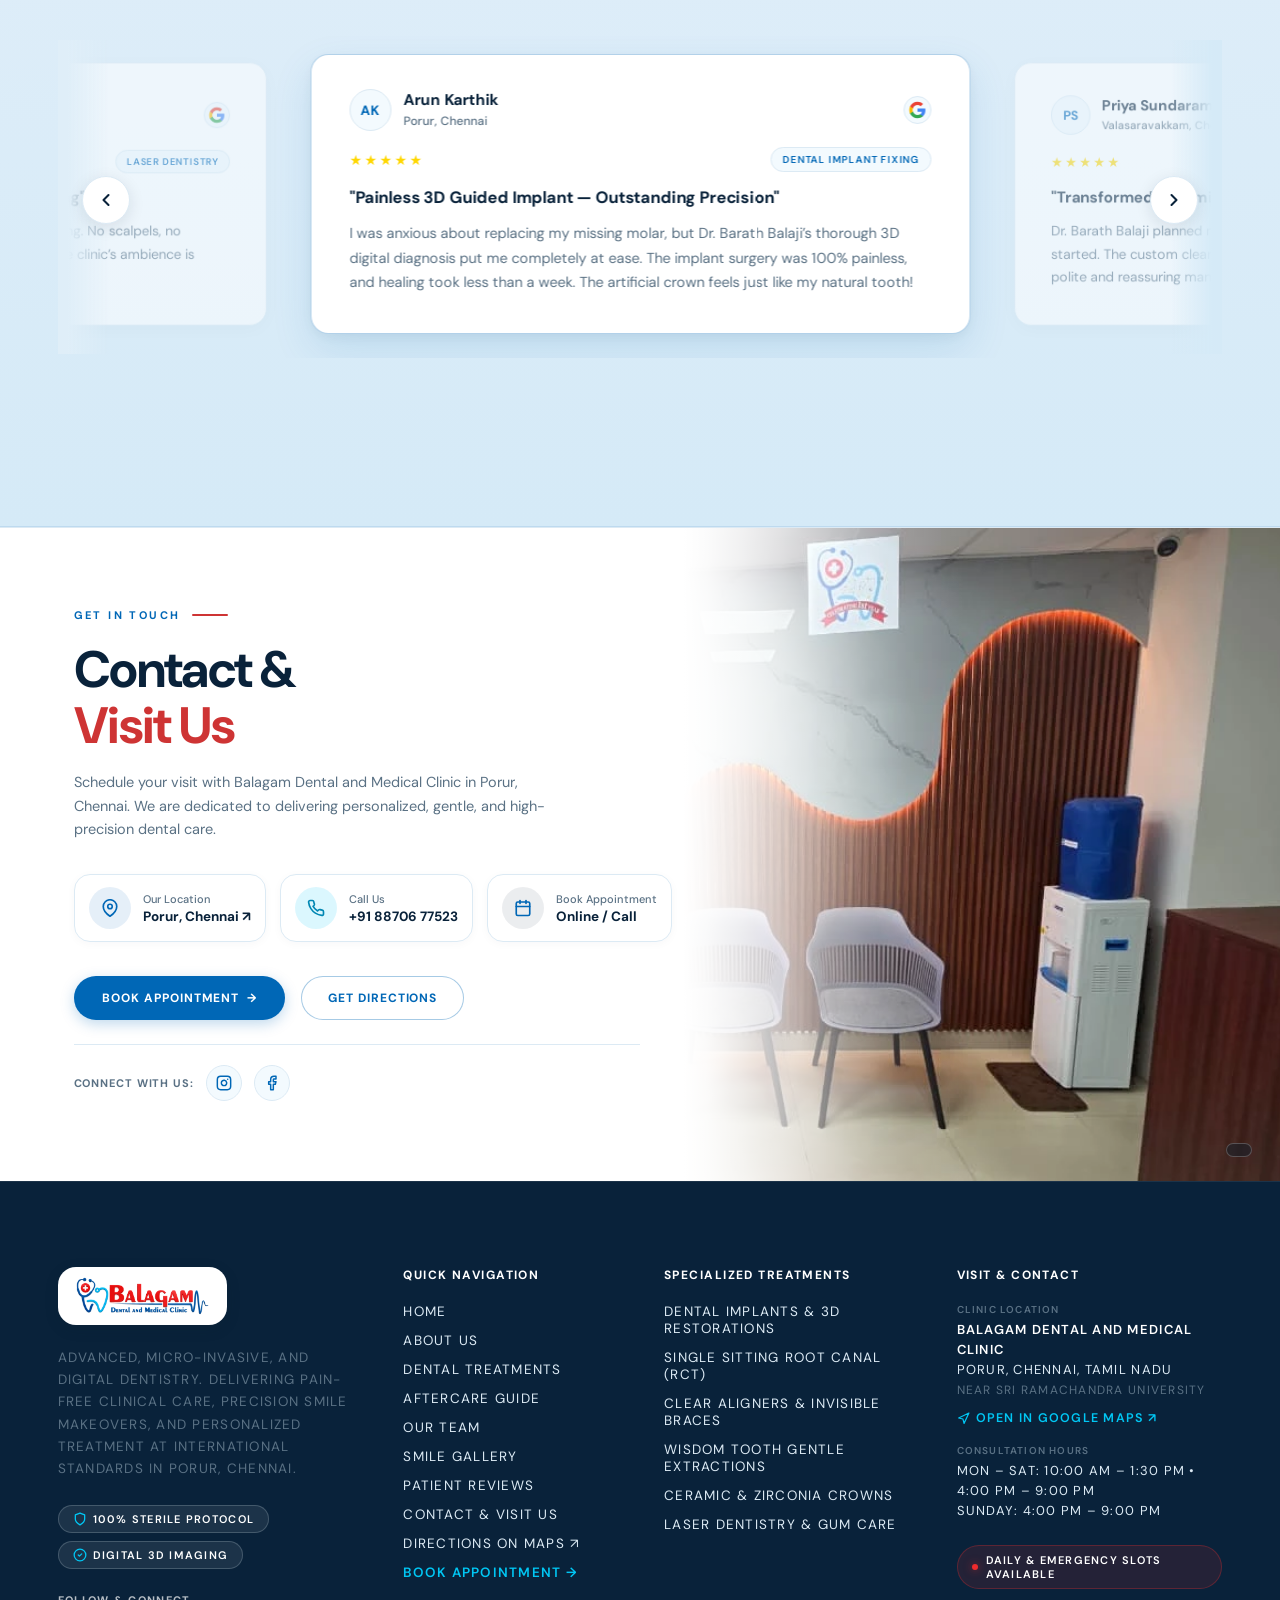
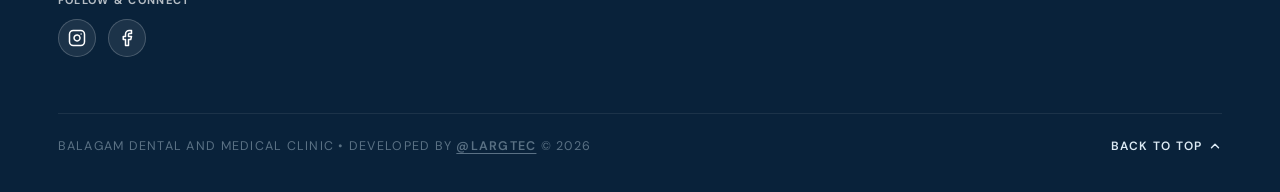
==== commit 5e7b1a90: "New last232" ====
--- a/index.html
+++ b/index.html
@@ -464,7 +464,7 @@
                                         <path d="M17 21v-2a4 4 0 0 0-4-4H5a4 4 0 0 0-4 4v2" />
                                         <circle cx="9" cy="7" r="4" />
                                         <path d="M23 21v-2a4 4 0 0 0-3-3.87" />
-                                        <path d="M16 3.13a4 4 0 0 1 0 7.75" />
+                                        <path d="M16 3.1    3a4 4 0 0 1 0 7.75" />
                                     </svg>
                                 </span>
                                 <span class="mobile-sub-text">Our Team (Our Doctors)</span>
--- a/style.css
+++ b/style.css
@@ -239,7 +239,7 @@
 }
 
 /* ==========================================================================
-   HERO SECTION — EXACT MATCH REFERENCE DESIGN (ADVANCED DENTAL & IMPLANT)
+   HERO SECTION — CINEMATIC CLINIC DESIGN (Hero Section bg.png)
    ========================================================================== */
 
 /* ── Section wrapper ────────────────────────────────────────────────────── */
@@ -252,8 +252,8 @@
     flex-direction: column;
     justify-content: flex-start;
     align-items: center;
-    background-color: #faf8f5;
-    background-image: url('img/hero bg templete.png');
+    background-color: #021a3a;
+    background-image: url('img/Hero Section bg.png');
     background-repeat: no-repeat;
     background-position: right center;
     background-size: cover;
@@ -264,13 +264,13 @@
     isolation: isolate;
 }
 
-/* Fallback gradient if background image is loading */
+/* Cinematic readability gradient overlay for left-hand text */
 .hero::before {
     content: '';
     position: absolute;
     inset: 0;
-    background: linear-gradient(135deg, #faf7f2 0%, #f4f8fb 60%, #e8f4fc 100%);
-    z-index: -1;
+    background: linear-gradient(90deg, rgba(2, 26, 58, 0.85) 0%, rgba(2, 26, 58, 0.55) 50%, rgba(2, 26, 58, 0.10) 100%);
+    z-index: 1;
     pointer-events: none;
 }
 
@@ -312,9 +312,10 @@
 .hero-eyebrow-line {
     width: 32px;
     height: 2px;
-    background: #EF2B2D;
+    background: #00C7F4;
     border-radius: 2px;
     flex-shrink: 0;
+    box-shadow: 0 0 8px rgba(0, 199, 244, 0.6);
 }
 
 .hero-eyebrow-text {
@@ -323,7 +324,7 @@
     font-weight: 700;
     letter-spacing: 0.16em;
     text-transform: uppercase;
-    color: #5b87ad;
+    color: #00C7F4;
     line-height: 1;
 }
 
@@ -333,7 +334,7 @@
     font-size: clamp(3rem, 5.3vw, 4.8rem);
     font-weight: 700;
     line-height: 1.08;
-    color: #101e2e;
+    color: #ffffff;
     letter-spacing: -0.015em;
     margin-bottom: 20px;
     opacity: 0;
@@ -342,7 +343,8 @@
 
 .hero-title-line {
     display: block;
-    color: #101e2e;
+    color: #ffffff;
+    text-shadow: 0 2px 12px rgba(0, 0, 0, 0.35);
 }
 
 .hero-title-accent {
@@ -350,18 +352,22 @@
     font-family: var(--font-serif);
     font-style: italic;
     font-weight: 700;
-    color: #EF2B2D;
-    -webkit-text-fill-color: #EF2B2D;
+    color: #00C7F4;
+    background: linear-gradient(135deg, #00C7F4 0%, #38bdf8 50%, #ffffff 100%);
+    -webkit-background-clip: text;
+    -webkit-text-fill-color: transparent;
+    filter: drop-shadow(0 2px 8px rgba(0, 199, 244, 0.3));
 }
 
 .hero-title-dot {
     display: inline-block;
     width: 8px;
     height: 8px;
-    background: #EF2B2D;
+    background: #00C7F4;
     border-radius: 50%;
     margin-left: 4px;
     vertical-align: super;
+    box-shadow: 0 0 10px #00C7F4;
 }
 
 /* Subtitle description */
@@ -369,7 +375,7 @@
     font-family: var(--font-family);
     font-size: 16.5px;
     line-height: 1.68;
-    color: #5d7085;
+    color: #cce2f7;
     max-width: 485px;
     margin-bottom: 34px;
     font-weight: 400;
@@ -403,20 +409,24 @@
     width: 46px;
     height: 46px;
     border-radius: 13px;
-    background: #e3f2fd;
+    background: rgba(255, 255, 255, 0.08);
+    border: 1px solid rgba(0, 199, 244, 0.28);
+    backdrop-filter: blur(8px);
+    -webkit-backdrop-filter: blur(8px);
     display: flex;
     align-items: center;
     justify-content: center;
-    color: #0067b6;
+    color: #00C7F4;
     flex-shrink: 0;
-    box-shadow: 0 4px 12px rgba(0, 103, 182, 0.08);
+    box-shadow: 0 4px 16px rgba(0, 0, 0, 0.20);
     transition: all 0.25s ease;
 }
 
 .hero-feature-item:hover .hero-feature-icon {
-    background: #d0e8fc;
-    box-shadow: 0 6px 16px rgba(0, 103, 182, 0.16);
-    color: #00569a;
+    background: rgba(0, 199, 244, 0.22);
+    border-color: #00C7F4;
+    box-shadow: 0 6px 20px rgba(0, 199, 244, 0.40);
+    color: #ffffff;
 }
 
 .hero-feature-text {
@@ -429,7 +439,7 @@
     font-family: var(--font-family);
     font-size: 13.5px;
     font-weight: 700;
-    color: #101e2e;
+    color: #ffffff;
     line-height: 1.25;
 }
 
@@ -437,7 +447,7 @@
     font-family: var(--font-family);
     font-size: 12px;
     font-weight: 500;
-    color: #64748b;
+    color: #a4caec;
     line-height: 1.25;
 }
 
@@ -455,7 +465,7 @@
     display: inline-flex;
     align-items: center;
     gap: 12px;
-    background: #11202e;
+    background: linear-gradient(135deg, #0067B6 0%, #009ce4 100%);
     color: #ffffff;
     padding: 16px 32px;
     border-radius: 9999px;
@@ -465,13 +475,13 @@
     letter-spacing: 0.05em;
     text-transform: uppercase;
     text-decoration: none;
-    box-shadow: 0 8px 24px rgba(17, 32, 46, 0.22);
+    box-shadow: 0 8px 24px rgba(0, 103, 182, 0.40);
     transition: all 0.25s cubic-bezier(0.2, 0.8, 0.2, 1);
 }
 
 .hero-btn-dark:hover {
-    background: #0067b6;
-    box-shadow: 0 10px 28px rgba(0, 103, 182, 0.32);
+    background: linear-gradient(135deg, #CE3434 0%, #e04545 100%);
+    box-shadow: 0 10px 28px rgba(206, 52, 52, 0.45);
     transform: translateY(-2px);
     color: #ffffff;
 }
@@ -488,25 +498,28 @@
     display: inline-flex;
     align-items: center;
     gap: 10px;
-    background: #ffffff;
-    color: #11202e;
+    background: rgba(255, 255, 255, 0.12);
+    color: #ffffff;
     padding: 15px 30px;
     border-radius: 9999px;
-    border: 1.5px solid #d5e0eb;
+    border: 1.5px solid rgba(255, 255, 255, 0.35);
+    backdrop-filter: blur(8px);
+    -webkit-backdrop-filter: blur(8px);
     font-family: var(--font-family);
     font-size: 13px;
     font-weight: 700;
     letter-spacing: 0.05em;
     text-transform: uppercase;
     text-decoration: none;
-    box-shadow: 0 4px 16px rgba(0, 0, 0, 0.04);
+    box-shadow: 0 4px 16px rgba(0, 0, 0, 0.15);
     transition: all 0.25s cubic-bezier(0.2, 0.8, 0.2, 1);
 }
 
 .hero-btn-light:hover {
-    border-color: #0067b6;
-    color: #0067b6;
-    box-shadow: 0 8px 22px rgba(0, 103, 182, 0.12);
+    border-color: #00C7F4;
+    color: #00C7F4;
+    background: rgba(0, 199, 244, 0.14);
+    box-shadow: 0 8px 22px rgba(0, 199, 244, 0.25);
     transform: translateY(-2px);
 }
 
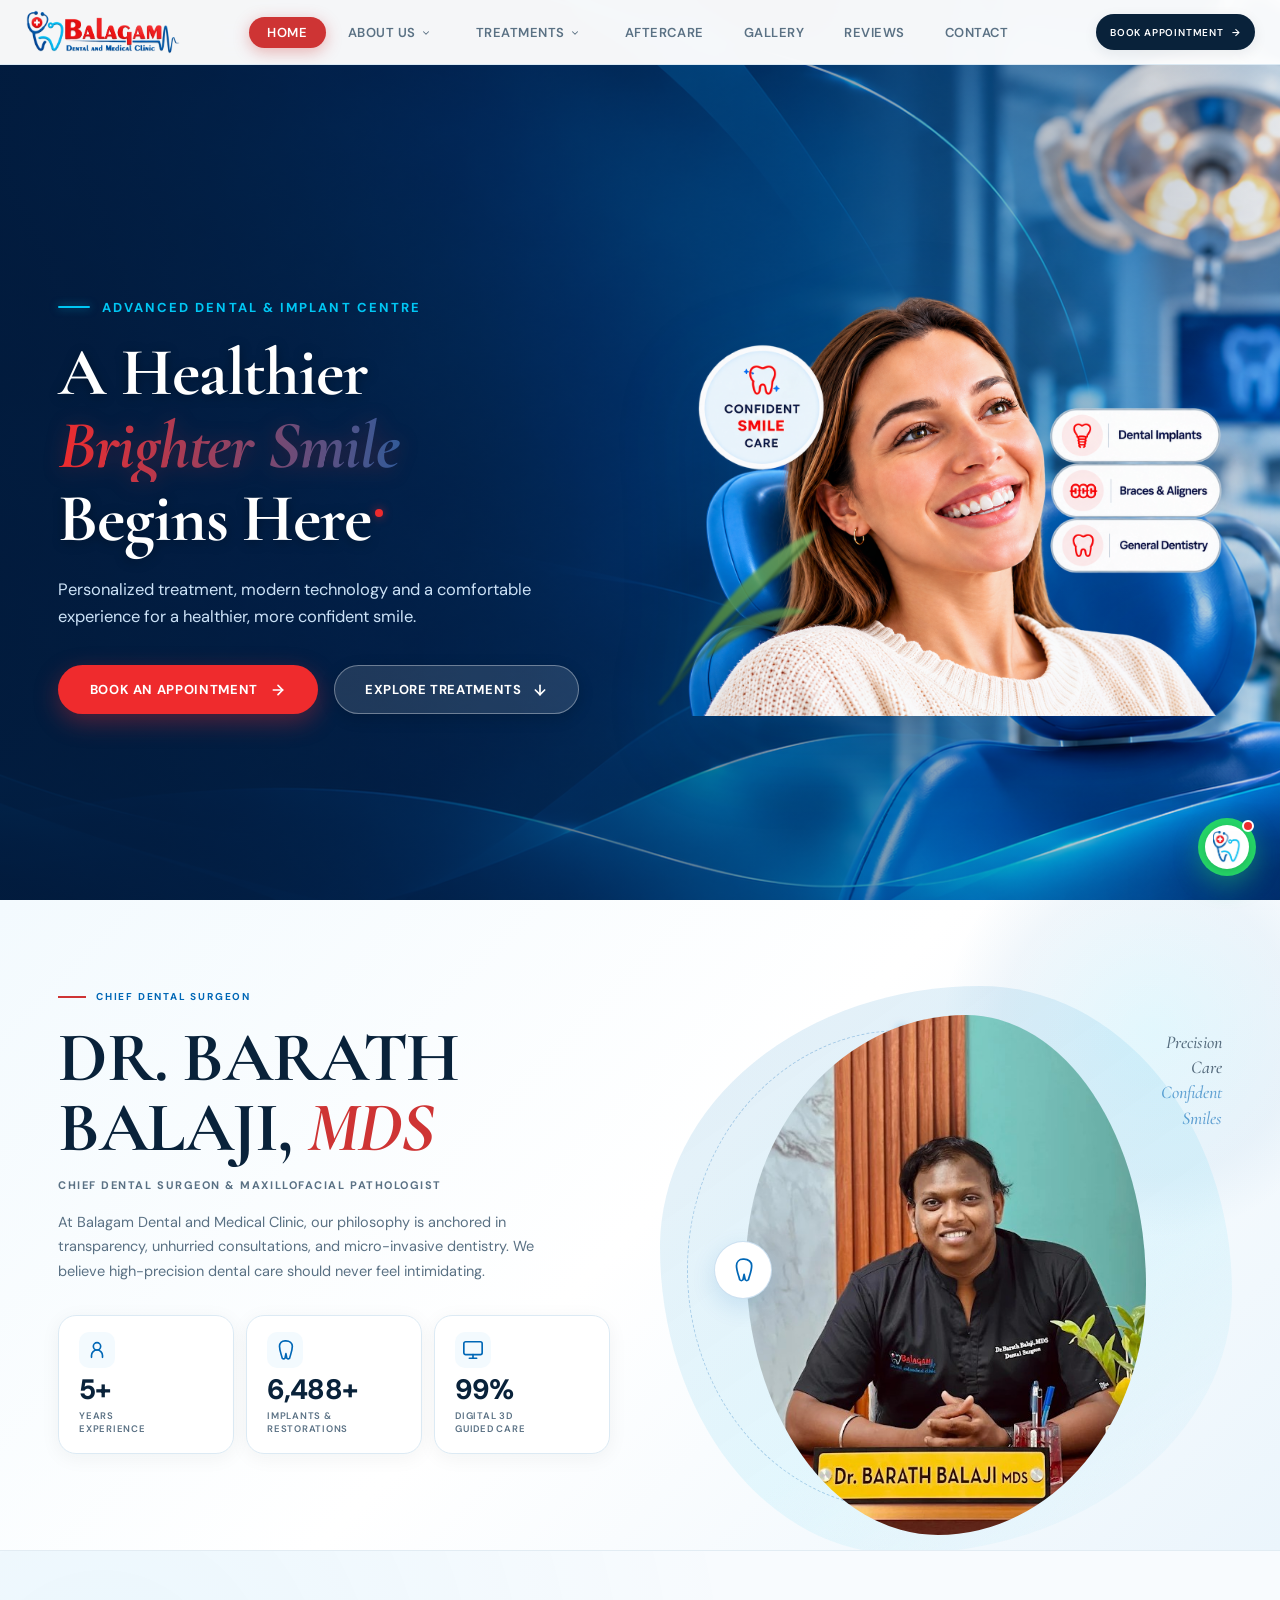
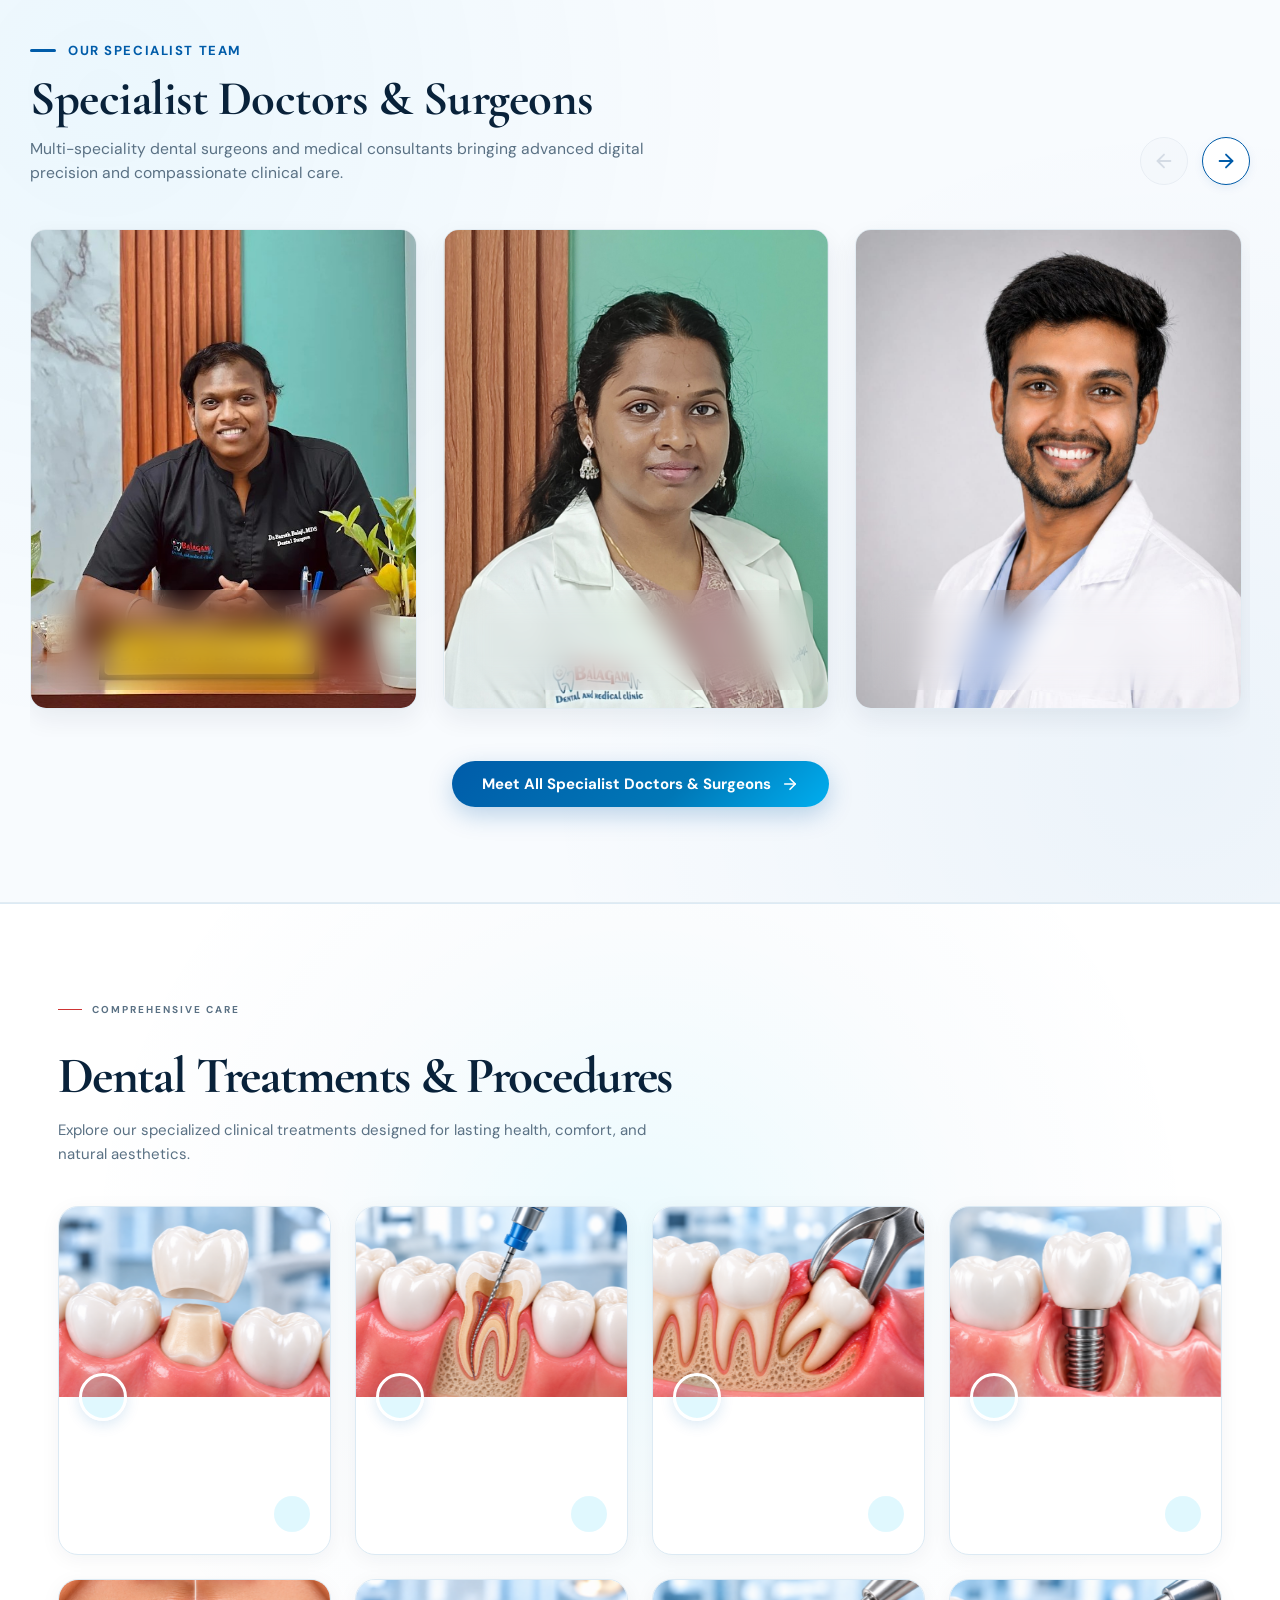
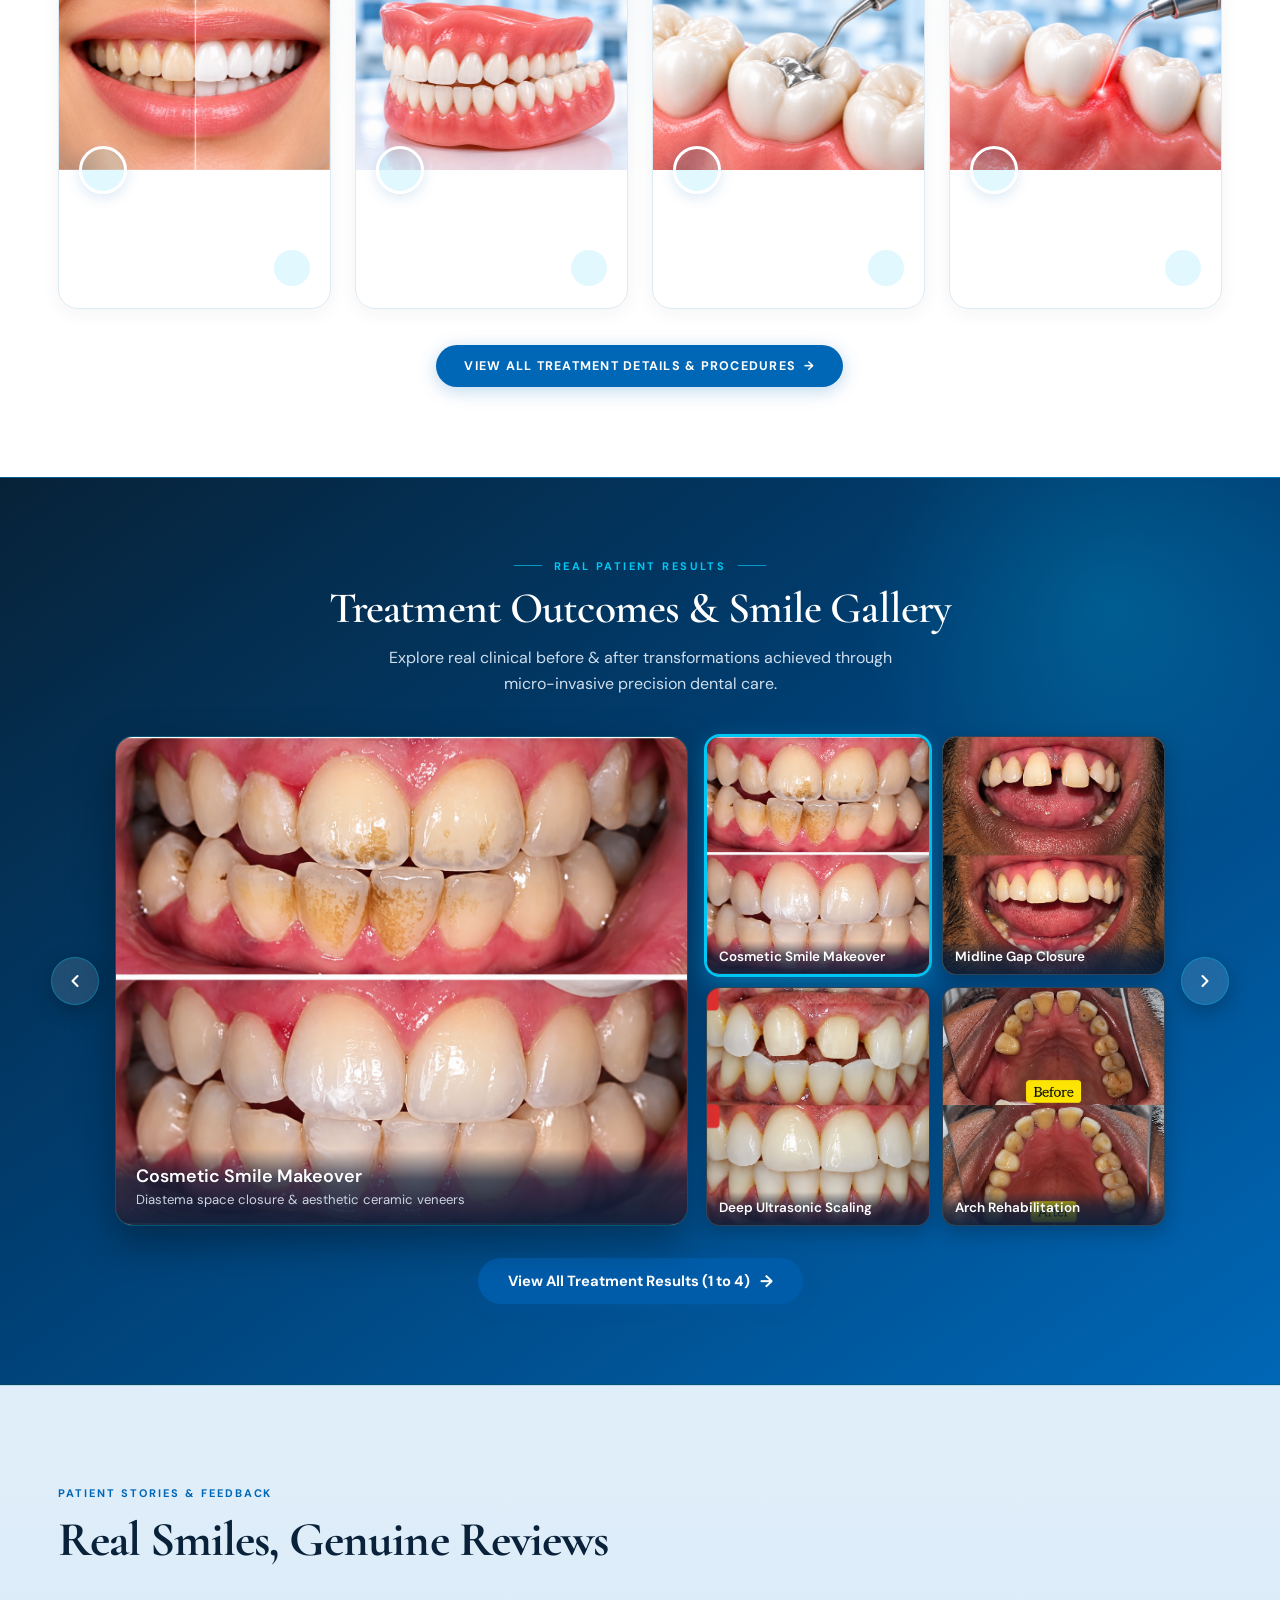
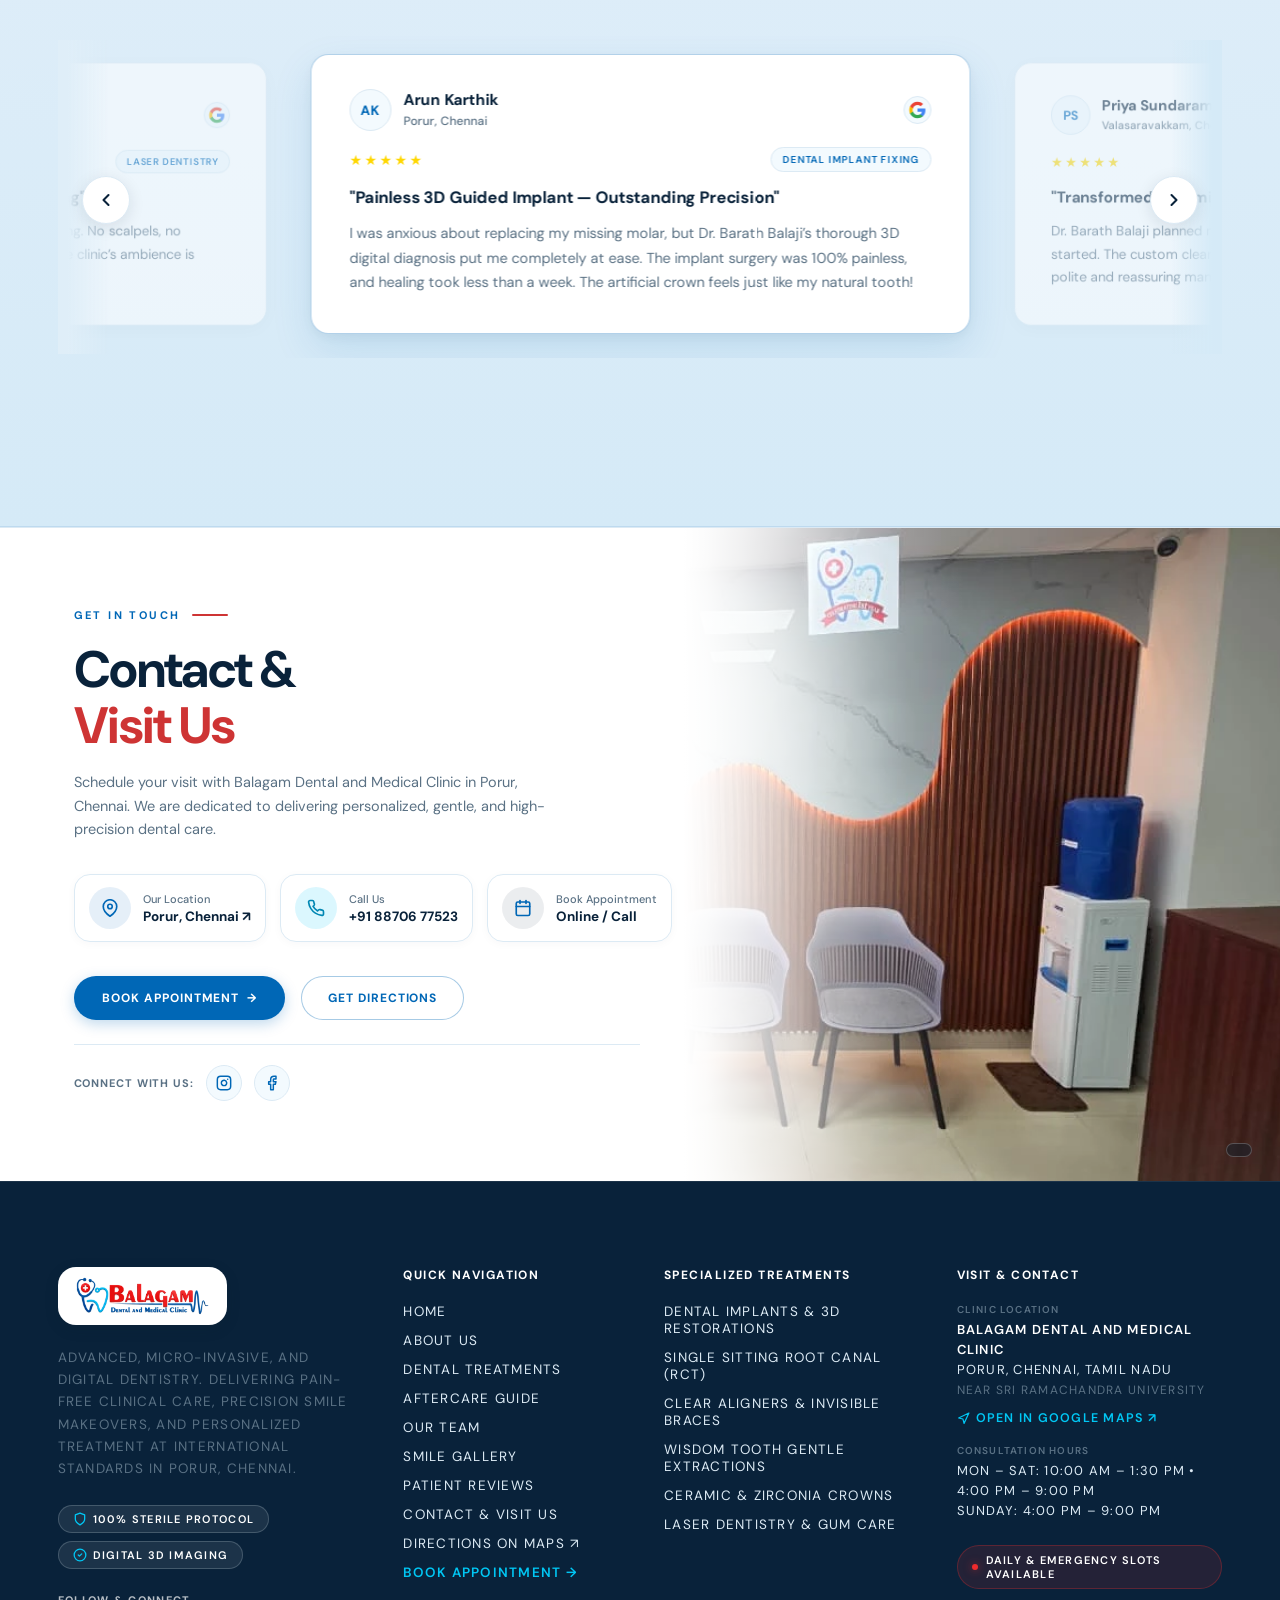
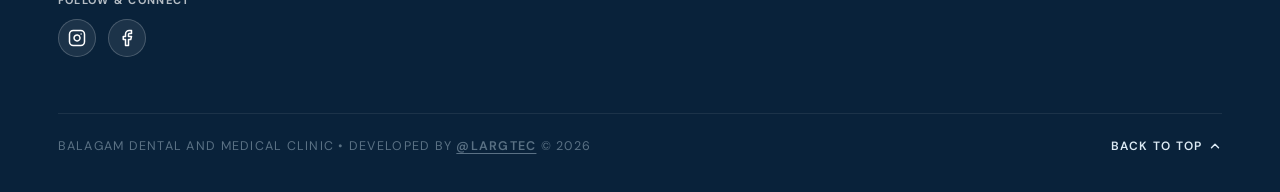
==== commit ca5b3bb8: "Fix Hero Section" ====
--- a/index.html
+++ b/index.html
@@ -826,52 +826,6 @@
                     Personalized treatment, modern technology and a comfortable experience for a healthier, more confident smile.
                 </p>
 
-                <!-- 3 Feature Badges Row -->
-                <div class="hero-features">
-                    <div class="hero-feature-item">
-                        <div class="hero-feature-icon" aria-hidden="true">
-                            <!-- Expert Dental Care Tooth Icon -->
-                            <svg width="22" height="22" viewBox="0 0 24 24" fill="none" stroke="currentColor" stroke-width="2.2" stroke-linecap="round" stroke-linejoin="round">
-                                <path d="M12 2C8.5 2 6 4.5 6 8c0 4.5 2 9 3 13 1 1 2 1 3 0l1-5 1 5c1 1 2 1 3 0 1-4 3-8.5 3-13 0-3.5-3-6-7-6z"/>
-                            </svg>
-                        </div>
-                        <div class="hero-feature-text">
-                            <span class="hero-feature-title">Expert</span>
-                            <span class="hero-feature-desc">Dental Care</span>
-                        </div>
-                    </div>
-
-                    <div class="hero-feature-item">
-                        <div class="hero-feature-icon" aria-hidden="true">
-                            <!-- Safe & Modern Technology Shield Check Icon -->
-                            <svg width="22" height="22" viewBox="0 0 24 24" fill="none" stroke="currentColor" stroke-width="2.2" stroke-linecap="round" stroke-linejoin="round">
-                                <path d="M12 22s8-4 8-10V5l-8-3-8 3v7c0 6 8 10 8 10z"/>
-                                <polyline points="9 12 11 14 15 10"/>
-                            </svg>
-                        </div>
-                        <div class="hero-feature-text">
-                            <span class="hero-feature-title">Safe &amp;</span>
-                            <span class="hero-feature-desc">Modern Technology</span>
-                        </div>
-                    </div>
-
-                    <div class="hero-feature-item">
-                        <div class="hero-feature-icon" aria-hidden="true">
-                            <!-- Comfortable Patient Experience People Icon -->
-                            <svg width="22" height="22" viewBox="0 0 24 24" fill="none" stroke="currentColor" stroke-width="2.2" stroke-linecap="round" stroke-linejoin="round">
-                                <path d="M17 21v-2a4 4 0 0 0-4-4H5a4 4 0 0 0-4 4v2"/>
-                                <circle cx="9" cy="7" r="4"/>
-                                <path d="M23 21v-2a4 4 0 0 0-3-3.87"/>
-                                <path d="M16 3.13a4 4 0 0 1 0 7.75"/>
-                            </svg>
-                        </div>
-                        <div class="hero-feature-text">
-                            <span class="hero-feature-title">Comfortable</span>
-                            <span class="hero-feature-desc">Patient Experience</span>
-                        </div>
-                    </div>
-                </div>
-
                 <!-- CTA Action Buttons -->
                 <div class="hero-actions">
                     <a href="#contact" class="hero-btn-dark" id="heroBtnBook" data-trigger="booking" aria-label="Book an Appointment">
--- a/style.css
+++ b/style.css
@@ -352,22 +352,46 @@
     font-family: var(--font-serif);
     font-style: italic;
     font-weight: 700;
-    color: #00C7F4;
-    background: linear-gradient(135deg, #00C7F4 0%, #38bdf8 50%, #ffffff 100%);
+    --ink: #EF2B2D;
+    --ink-2: #0067B6;
+    --ink-3: #EF2B2D;
+    background: linear-gradient(
+        90deg,
+        var(--ink) 0%,
+        var(--ink-2) 25%,
+        var(--ink-3) 50%,
+        var(--ink-2) 75%,
+        var(--ink) 100%
+    );
+    background-size: 300% 100%;
     -webkit-background-clip: text;
+    background-clip: text;
     -webkit-text-fill-color: transparent;
-    filter: drop-shadow(0 2px 8px rgba(0, 199, 244, 0.3));
+    animation: borealis 7s ease-in-out infinite;
+    filter: drop-shadow(0 2px 10px rgba(239, 43, 45, 0.25));
+}
+
+@keyframes borealis {
+    0%, 100% { background-position: 0% 50%; }
+    50%      { background-position: 100% 50%; }
+}
+
+@media (prefers-reduced-motion: reduce) {
+    .hero-title-accent {
+        animation: none;
+        background-size: 100% 100%;
+    }
 }
 
 .hero-title-dot {
     display: inline-block;
     width: 8px;
     height: 8px;
-    background: #00C7F4;
+    background: #EF2B2D;
     border-radius: 50%;
     margin-left: 4px;
     vertical-align: super;
-    box-shadow: 0 0 10px #00C7F4;
+    box-shadow: 0 0 10px rgba(239, 43, 45, 0.6);
 }
 
 /* Subtitle description */
@@ -410,22 +434,22 @@
     height: 46px;
     border-radius: 13px;
     background: rgba(255, 255, 255, 0.08);
-    border: 1px solid rgba(0, 199, 244, 0.28);
+    border: 1px solid rgba(239, 43, 45, 0.28);
     backdrop-filter: blur(8px);
     -webkit-backdrop-filter: blur(8px);
     display: flex;
     align-items: center;
     justify-content: center;
-    color: #00C7F4;
+    color: #EF2B2D;
     flex-shrink: 0;
     box-shadow: 0 4px 16px rgba(0, 0, 0, 0.20);
     transition: all 0.25s ease;
 }
 
 .hero-feature-item:hover .hero-feature-icon {
-    background: rgba(0, 199, 244, 0.22);
-    border-color: #00C7F4;
-    box-shadow: 0 6px 20px rgba(0, 199, 244, 0.40);
+    background: rgba(239, 43, 45, 0.22);
+    border-color: #EF2B2D;
+    box-shadow: 0 6px 20px rgba(239, 43, 45, 0.35);
     color: #ffffff;
 }
 
@@ -465,7 +489,7 @@
     display: inline-flex;
     align-items: center;
     gap: 12px;
-    background: linear-gradient(135deg, #0067B6 0%, #009ce4 100%);
+    background: #EF2B2D;
     color: #ffffff;
     padding: 16px 32px;
     border-radius: 9999px;
@@ -475,13 +499,13 @@
     letter-spacing: 0.05em;
     text-transform: uppercase;
     text-decoration: none;
-    box-shadow: 0 8px 24px rgba(0, 103, 182, 0.40);
+    box-shadow: 0 8px 24px rgba(239, 43, 45, 0.35);
     transition: all 0.25s cubic-bezier(0.2, 0.8, 0.2, 1);
 }
 
 .hero-btn-dark:hover {
-    background: linear-gradient(135deg, #CE3434 0%, #e04545 100%);
-    box-shadow: 0 10px 28px rgba(206, 52, 52, 0.45);
+    background: linear-gradient(135deg, #0067B6 0%, #009ce4 100%);
+    box-shadow: 0 10px 28px rgba(0, 103, 182, 0.40);
     transform: translateY(-2px);
     color: #ffffff;
 }
@@ -516,10 +540,10 @@
 }
 
 .hero-btn-light:hover {
-    border-color: #00C7F4;
-    color: #00C7F4;
-    background: rgba(0, 199, 244, 0.14);
-    box-shadow: 0 8px 22px rgba(0, 199, 244, 0.25);
+    border-color: #EF2B2D;
+    color: #EF2B2D;
+    background: rgba(239, 43, 45, 0.10);
+    box-shadow: 0 8px 22px rgba(239, 43, 45, 0.20);
     transform: translateY(-2px);
 }
 
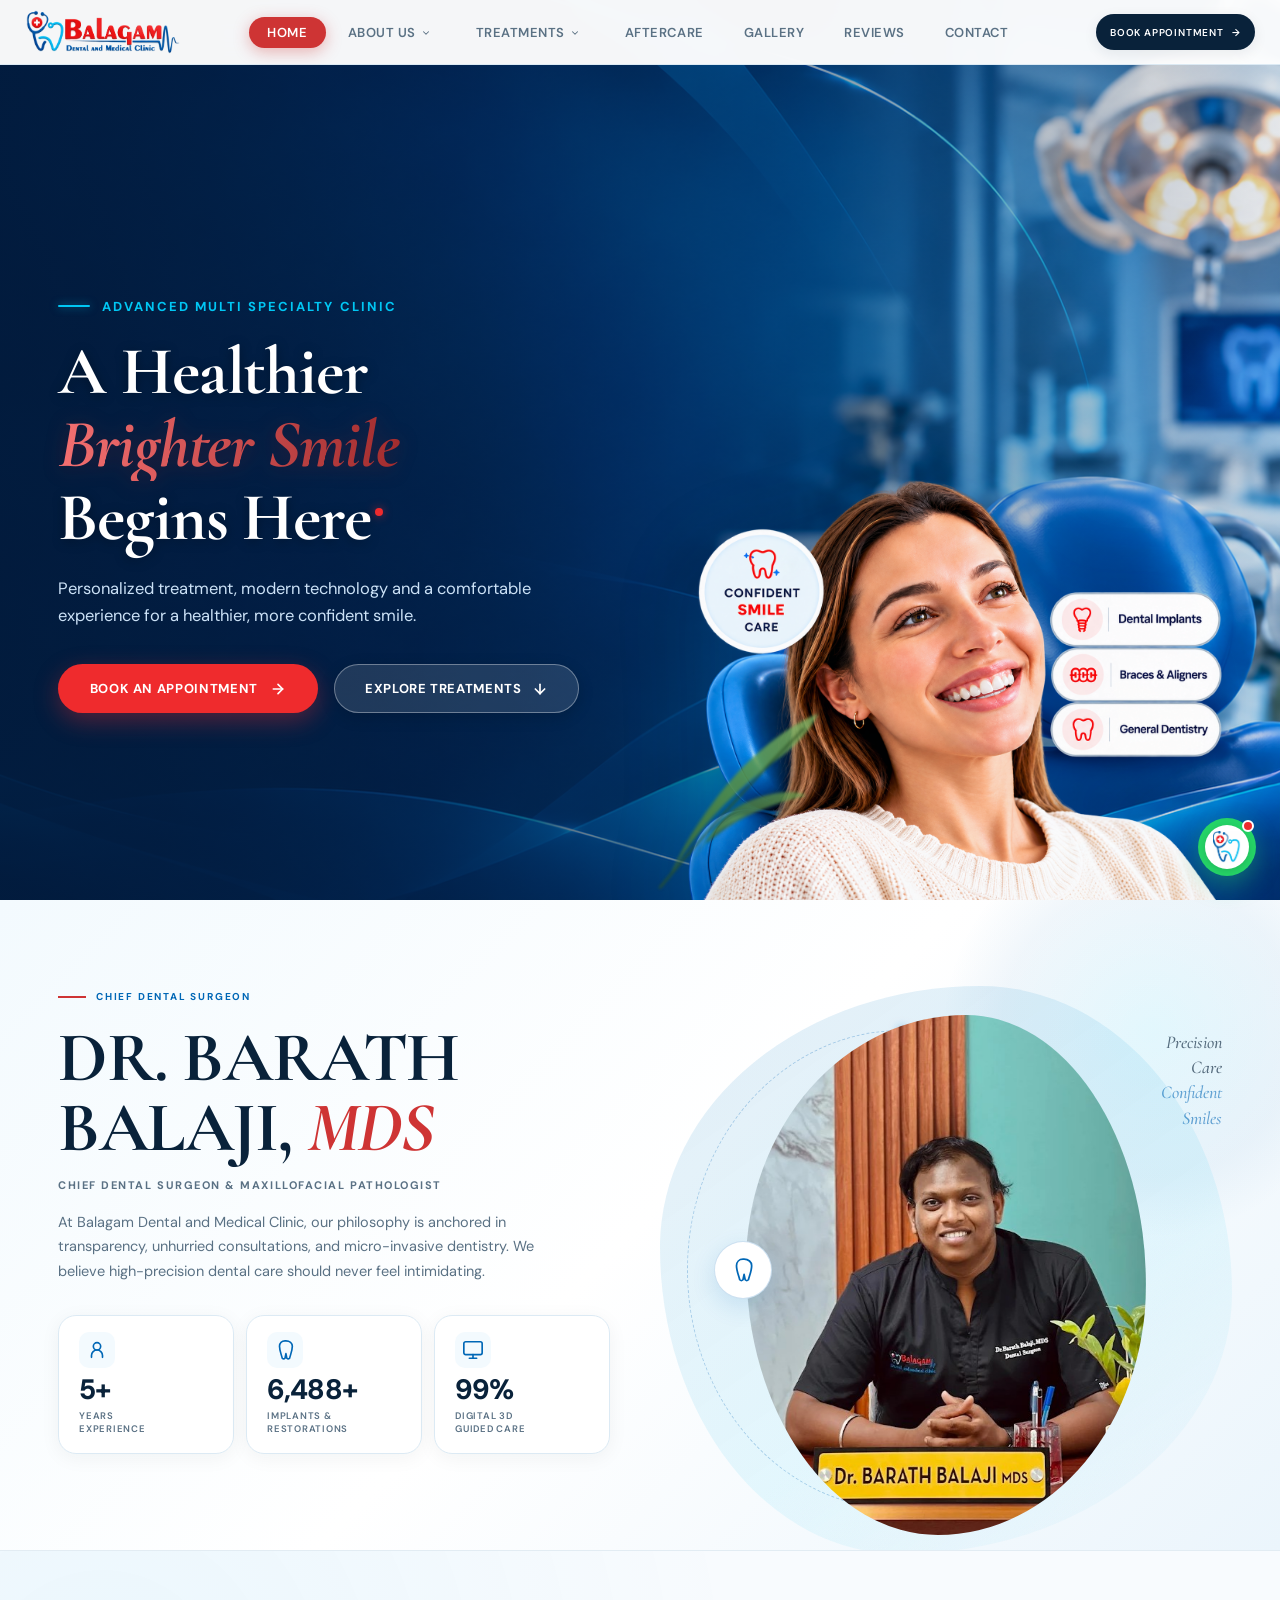
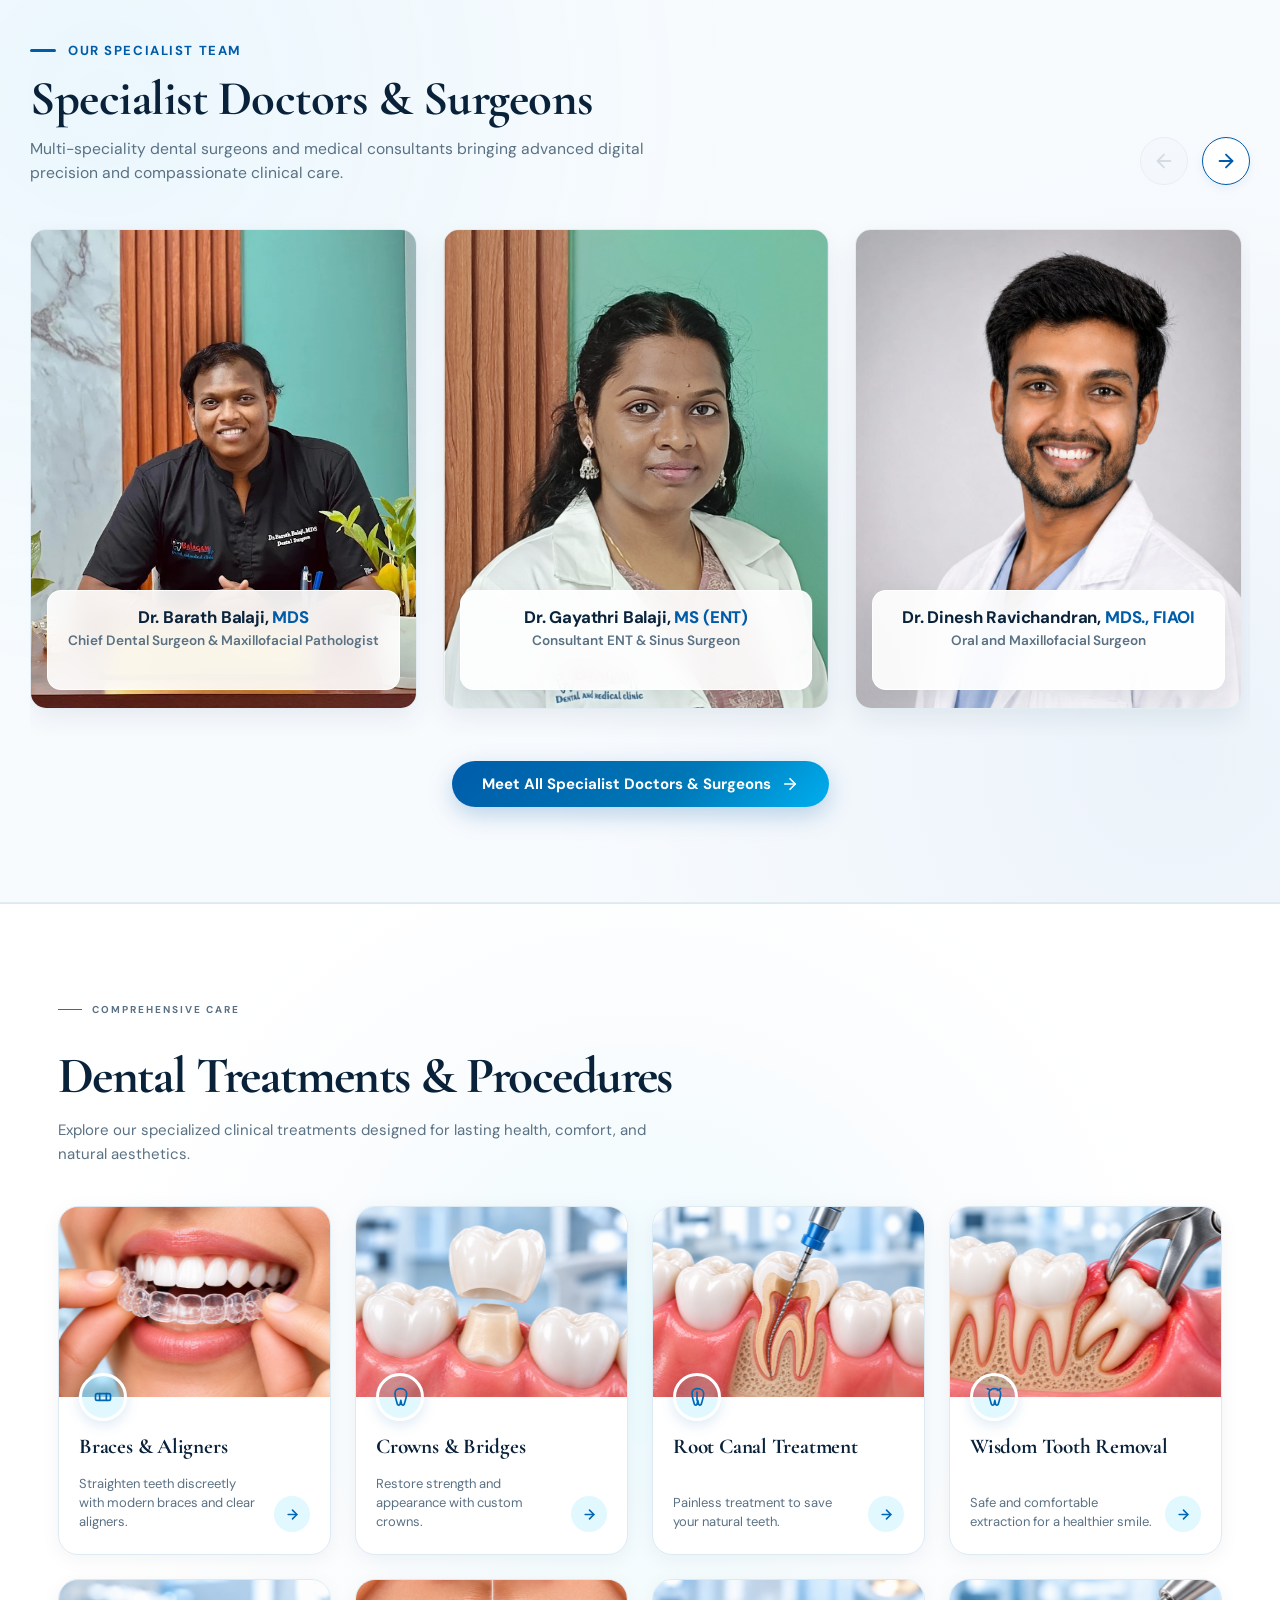
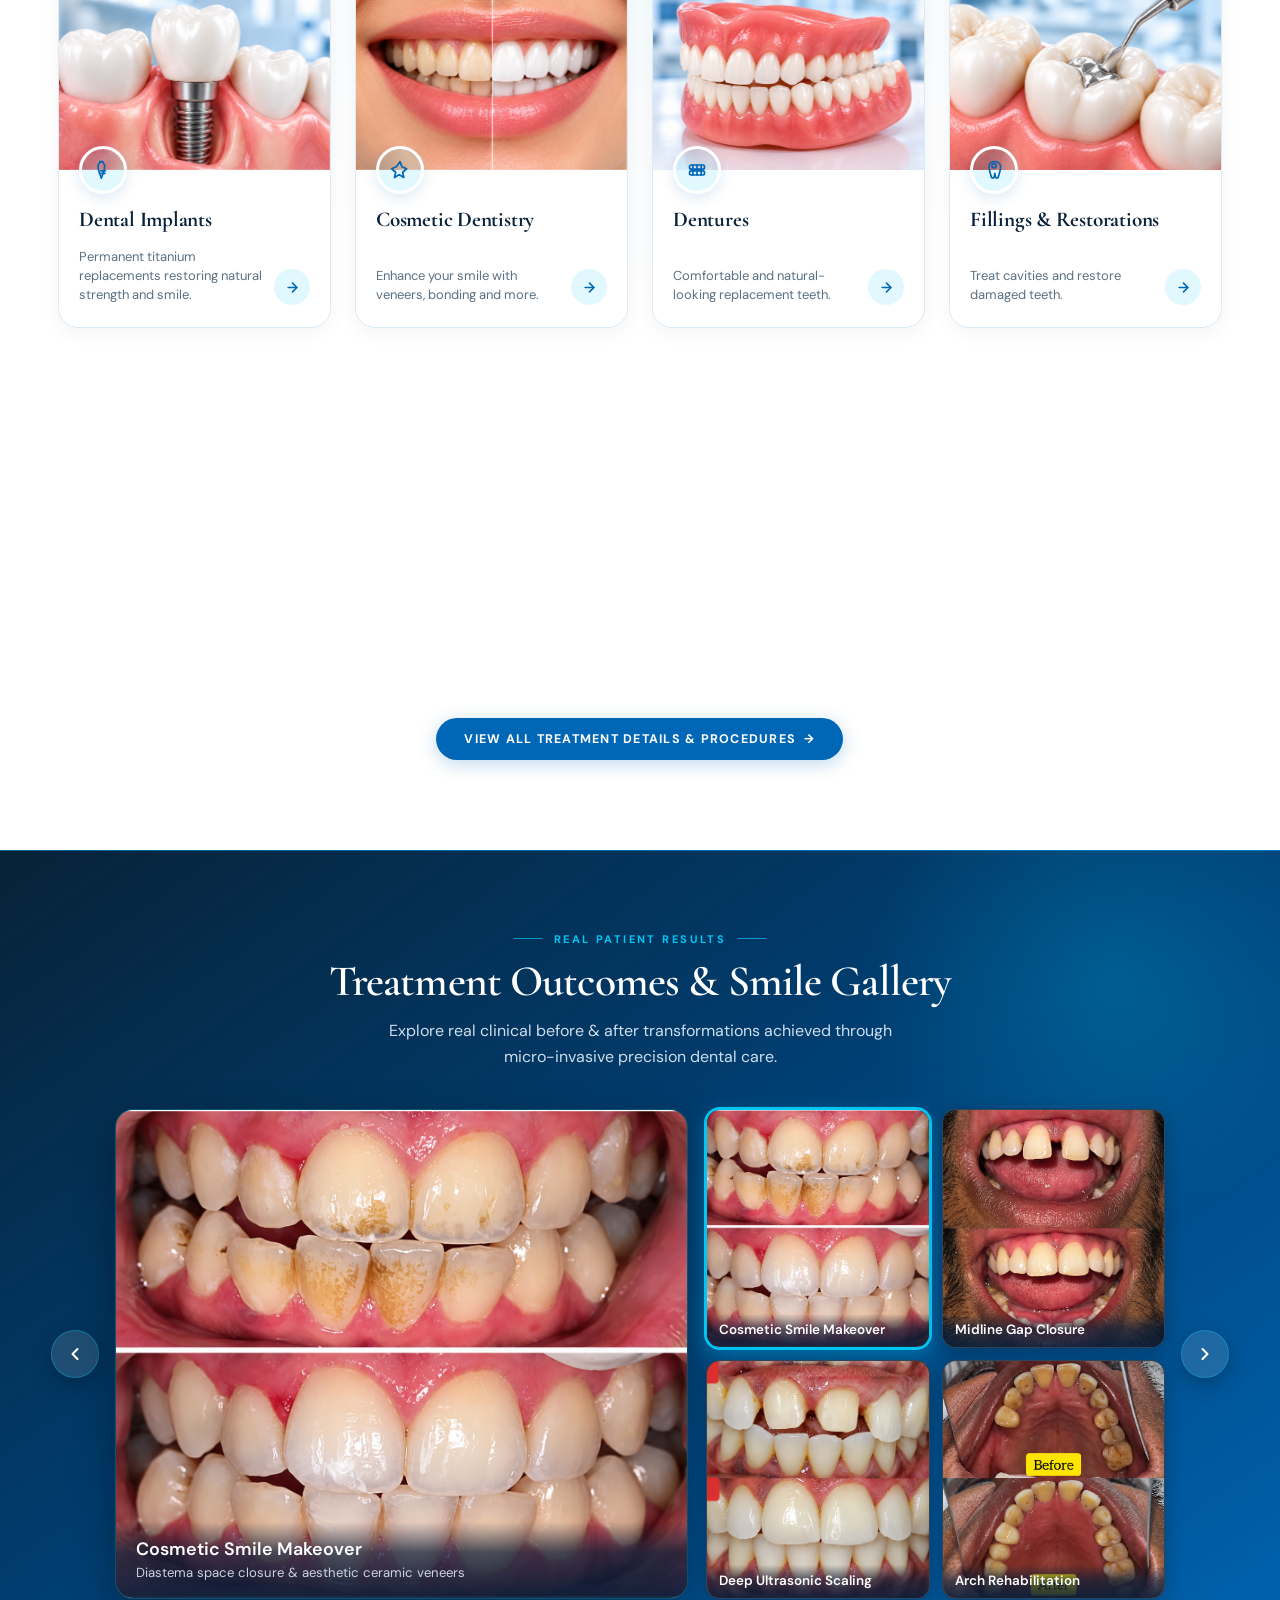
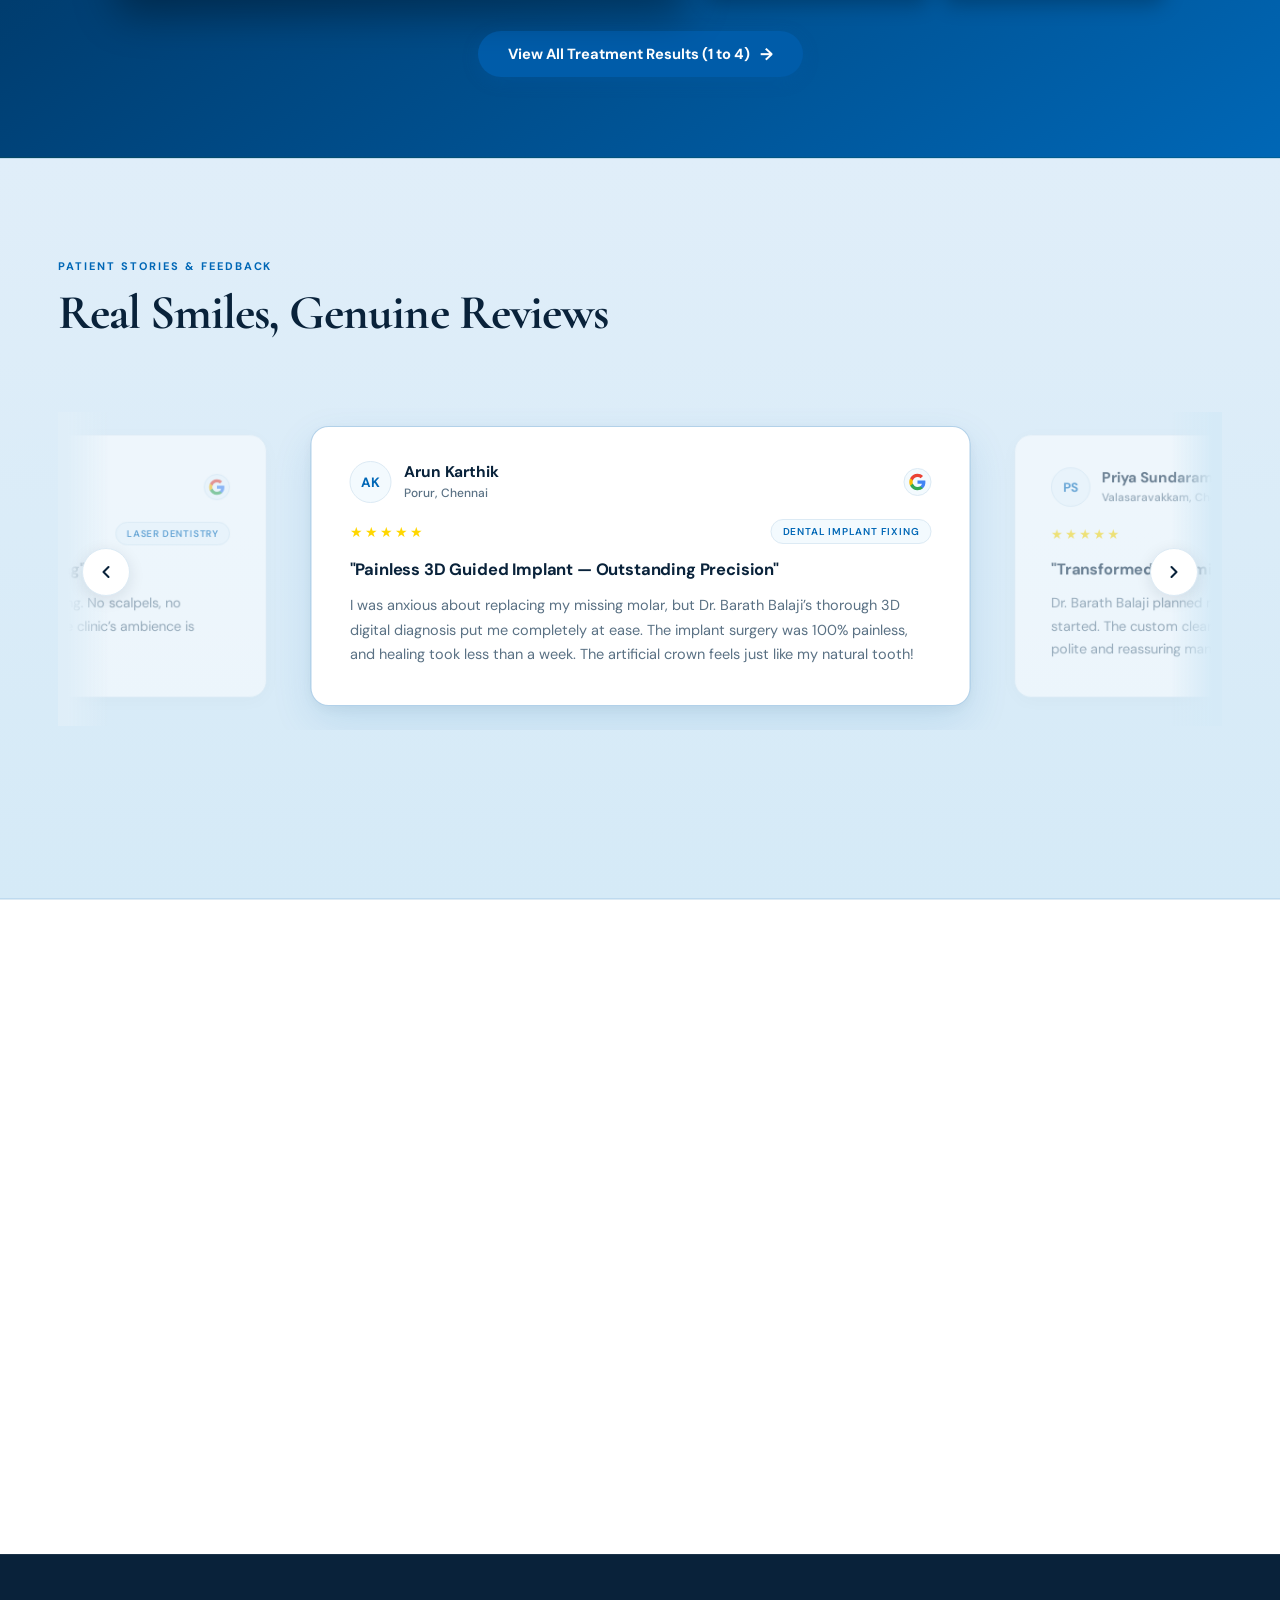
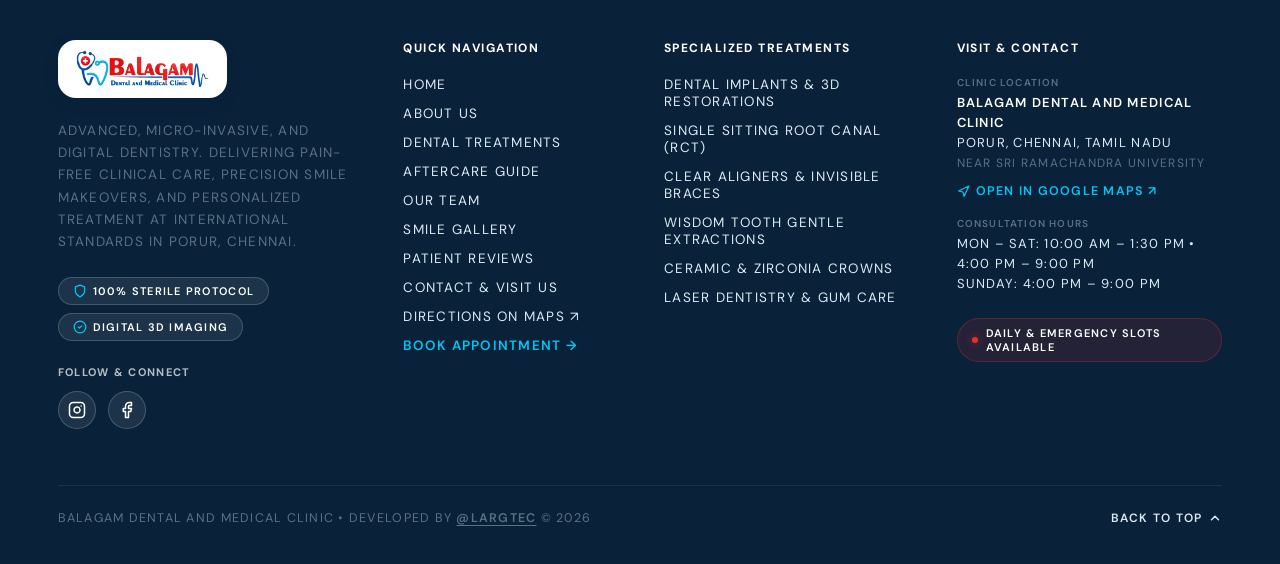
==== commit 5bfa6684: "Fix new requrment" ====
--- a/index.html
+++ b/index.html
@@ -811,7 +811,7 @@
                 <!-- Eyebrow label -->
                 <div class="hero-eyebrow">
                     <span class="hero-eyebrow-line" aria-hidden="true"></span>
-                    <span class="hero-eyebrow-text">ADVANCED DENTAL &amp; IMPLANT CENTRE</span>
+                    <span class="hero-eyebrow-text">ADVANCED MULTI SPECIALTY CLINIC</span>
                 </div>
 
                 <!-- Main Display Heading -->
@@ -1142,7 +1142,37 @@
             </div>
 
             <div class="treatments-grid">
-                <!-- Card 1: Crowns & Bridges -->
+                <!-- Card 1: Braces & Aligners -->
+                <article class="treatment-card" data-treatment="braces-aligners" data-href="treatments.html#braces-aligners" role="button" tabindex="0"
+                    aria-label="View Braces &amp; Aligners treatment details" style="cursor: pointer;">
+                    <div class="treatment-card-media">
+                        <img src="img/treatment-braces.png" alt="Braces &amp; Aligners" class="treatment-card-img"
+                            loading="lazy">
+                    </div>
+                    <div class="treatment-card-badge">
+                        <svg width="20" height="20" viewBox="0 0 24 24" fill="none" stroke="currentColor"
+                            stroke-width="2" stroke-linecap="round" stroke-linejoin="round">
+                            <rect x="3" y="8" width="18" height="8" rx="2" />
+                            <line x1="8" y1="8" x2="8" y2="16" />
+                            <line x1="16" y1="8" x2="16" y2="16" />
+                        </svg>
+                    </div>
+                    <div class="treatment-card-body">
+                        <h3 class="treatment-title">Braces &amp; Aligners</h3>
+                        <div class="treatment-card-bottom">
+                            <p class="treatment-desc">Straighten teeth discreetly with modern braces and clear aligners.</p>
+                            <span class="treatment-arrow-btn" aria-hidden="true">
+                                <svg width="15" height="15" viewBox="0 0 24 24" fill="none" stroke="currentColor"
+                                    stroke-width="2.5" stroke-linecap="round" stroke-linejoin="round">
+                                    <line x1="5" y1="12" x2="19" y2="12"></line>
+                                    <polyline points="12 5 19 12 12 19"></polyline>
+                                </svg>
+                            </span>
+                        </div>
+                    </div>
+                </article>
+
+                <!-- Card 2: Crowns & Bridges -->
                 <article class="treatment-card" data-treatment="crowns-bridges" data-href="treatments.html#crowns-bridges" role="button" tabindex="0"
                     aria-label="View Crowns &amp; Bridges treatment details" style="cursor: pointer;">
                     <div class="treatment-card-media">
@@ -1171,7 +1201,7 @@
                     </div>
                 </article>
 
-                <!-- Card 2: Root Canal Treatment -->
+                <!-- Card 3: Root Canal Treatment -->
                 <article class="treatment-card" data-treatment="rct" data-href="treatments.html#rct" role="button" tabindex="0"
                     aria-label="View Root Canal Treatment details" style="cursor: pointer;">
                     <div class="treatment-card-media">
@@ -1201,7 +1231,7 @@
                     </div>
                 </article>
 
-                <!-- Card 3: Wisdom Tooth Removal -->
+                <!-- Card 4: Wisdom Tooth Removal -->
                 <article class="treatment-card" data-treatment="wisdom-tooth" data-href="treatments.html#wisdom-tooth" role="button" tabindex="0"
                     aria-label="View Wisdom Tooth Removal treatment details" style="cursor: pointer;">
                     <div class="treatment-card-media">
@@ -1232,7 +1262,7 @@
                     </div>
                 </article>
 
-                <!-- Card 4: Dental Implants -->
+                <!-- Card 5: Dental Implants -->
                 <article class="treatment-card" data-treatment="implants" data-href="treatments.html#implants" role="button" tabindex="0"
                     aria-label="View Dental Implants treatment details" style="cursor: pointer;">
                     <div class="treatment-card-media">
@@ -1263,7 +1293,7 @@
                     </div>
                 </article>
 
-                <!-- Card 5: Cosmetic Dentistry -->
+                <!-- Card 6: Cosmetic Dentistry -->
                 <article class="treatment-card" data-treatment="cosmetic-dentistry" data-href="treatments.html#cosmetic-dentistry" role="button" tabindex="0"
                     aria-label="View Cosmetic Dentistry treatment details" style="cursor: pointer;">
                     <div class="treatment-card-media">
@@ -1292,7 +1322,7 @@
                     </div>
                 </article>
 
-                <!-- Card 6: Dentures -->
+                <!-- Card 7: Dentures -->
                 <article class="treatment-card" data-treatment="dentures" data-href="treatments.html#dentures" role="button" tabindex="0"
                     aria-label="View Dentures treatment details" style="cursor: pointer;">
                     <div class="treatment-card-media">
@@ -1326,7 +1356,7 @@
                     </div>
                 </article>
 
-                <!-- Card 7: Fillings & Restorations -->
+                <!-- Card 8: Fillings & Restorations -->
                 <article class="treatment-card" data-treatment="fillings" data-href="treatments.html#fillings" role="button" tabindex="0"
                     aria-label="View Fillings &amp; Restorations treatment details" style="cursor: pointer;">
                     <div class="treatment-card-media">
@@ -1356,7 +1386,7 @@
                     </div>
                 </article>
 
-                <!-- Card 8: Laser Dentistry -->
+                <!-- Card 9: Laser Dentistry -->
                 <article class="treatment-card" data-treatment="laser-dentistry" data-href="treatments.html#laser-dentistry" role="button" tabindex="0"
                     aria-label="View Laser Dentistry treatment details" style="cursor: pointer;">
                     <div class="treatment-card-media">
--- a/style.css
+++ b/style.css
@@ -259,7 +259,7 @@
     background-size: cover;
     overflow: hidden;
     padding-top: 140px;
-    padding-bottom: 50px;
+    padding-bottom: 0;
     box-sizing: border-box;
     isolation: isolate;
 }
@@ -278,10 +278,11 @@
 .hero-container {
     width: 100%;
     max-width: 1440px;
-    margin: auto 0;
+    flex: 1;
+    margin: 0 auto;
     padding: 0 clamp(20px, 4.5vw, 64px);
     display: flex;
-    align-items: center;
+    align-items: flex-end;
     justify-content: space-between;
     gap: clamp(24px, 4vw, 56px);
     position: relative;
@@ -296,6 +297,8 @@
     flex-direction: column;
     z-index: 3;
     padding-top: 15px;
+    padding-bottom: 52px;
+    align-self: center;
 }
 
 /* Eyebrow: — ADVANCED DENTAL & IMPLANT CENTRE */
@@ -352,9 +355,9 @@
     font-family: var(--font-serif);
     font-style: italic;
     font-weight: 700;
-    --ink: #EF2B2D;
-    --ink-2: #0067B6;
-    --ink-3: #EF2B2D;
+    --ink: #F47071;
+    --ink-2: #8B1A1C;
+    --ink-3: #F47071;
     background: linear-gradient(
         90deg,
         var(--ink) 0%,
@@ -368,7 +371,7 @@
     background-clip: text;
     -webkit-text-fill-color: transparent;
     animation: borealis 7s ease-in-out infinite;
-    filter: drop-shadow(0 2px 10px rgba(239, 43, 45, 0.25));
+    filter: drop-shadow(0 2px 10px rgba(139, 26, 28, 0.35));
 }
 
 @keyframes borealis {
@@ -561,8 +564,9 @@
     max-width: 660px;
     position: relative;
     display: flex;
-    align-items: center;
+    align-items: flex-end;
     justify-content: center;
+    align-self: flex-end;
     z-index: 2;
     opacity: 0;
     animation: heroImageReveal 0.85s 0.35s cubic-bezier(0.22, 1, 0.36, 1) forwards;
@@ -573,24 +577,25 @@
     width: 100%;
     z-index: 2;
     display: flex;
+    align-items: flex-end;
     justify-content: center;
 }
 
 .hero-composite-img {
     width: 100%;
-    max-height: min(68vh, 540px);
+    max-height: min(74vh, 580px);
     height: auto;
     display: block;
     object-fit: contain;
+    object-position: bottom center;
     filter: drop-shadow(0 24px 48px rgba(0, 103, 182, 0.09));
-    animation: heroFloatSubtle 6s ease-in-out infinite;
     pointer-events: none;
     user-select: none;
 }
 
 @keyframes heroFloatSubtle {
-    0%, 100% { transform: translateY(0); }
-    50%      { transform: translateY(-7px); }
+    0%, 100% { transform: translateY(5px); }
+    50%      { transform: translateY(0); }
 }
 
 /* Foreground blurred lush leaf accent */
@@ -636,8 +641,12 @@
     .hero {
         min-height: auto;
         padding-top: 130px;
-        padding-bottom: 60px;
+        padding-bottom: 0;
         background-position: center;
+        overflow: visible;
+    }
+    .hero::before {
+        bottom: 0;
     }
     .hero-container {
         flex-direction: column;
@@ -648,6 +657,7 @@
         flex: 1 1 100%;
         max-width: 600px;
         align-items: center;
+        align-self: auto;
     }
     .hero-eyebrow {
         justify-content: center;
@@ -665,6 +675,16 @@
         flex: 1 1 100%;
         max-width: 580px;
         margin-top: 30px;
+        align-items: center;
+    }
+    .hero-image-box {
+        align-items: center;
+    }
+    .hero-composite-img {
+        max-height: none;
+        object-fit: contain;
+        animation: none;
+        transform: none;
     }
     .hero-foreground-leaf {
         left: -10px;
@@ -675,17 +695,45 @@
 
 @media (max-width: 640px) {
     .hero {
-        padding-top: 115px;
-        padding-bottom: 40px;
+        padding-top: 100px;
+        padding-bottom: 0;
+        overflow: visible;
+    }
+    .hero::before {
+        bottom: 0;
     }
     .hero-title {
-        font-size: clamp(2.4rem, 8vw, 3rem);
+        font-size: clamp(2.6rem, 9.5vw, 3.4rem);
+        line-height: 1.14;
+        letter-spacing: -0.01em;
+        margin-bottom: 16px;
+    }
+    .hero-title-line {
+        text-shadow: 0 2px 14px rgba(0, 0, 0, 0.4);
+    }
+    .hero-title-accent {
+        filter: drop-shadow(0 2px 12px rgba(139, 26, 28, 0.4));
     }
     .hero-eyebrow-text {
-        font-size: 11.5px;
+        font-size: 12.5px;
+        letter-spacing: 0.14em;
+    }
+    .hero-eyebrow-line {
+        width: 28px;
     }
     .hero-desc {
-        font-size: 15px;
+        font-size: 17px;
+        line-height: 1.72;
+        margin-bottom: 28px;
+    }
+    .hero-visual-wrap {
+        margin-top: 24px;
+    }
+    .hero-composite-img {
+        max-height: none;
+        object-fit: contain;
+        animation: none;
+        transform: none;
     }
     .hero-features {
         flex-direction: column;
@@ -7351,10 +7399,10 @@
 /* 2. AMBIENT FLOATING & PULSE ANIMATIONS */
 @keyframes ambientFloat {
     0%, 100% {
+        transform: translateY(5px);
+    }
+    50% {
         transform: translateY(0);
-    }
-    50% {
-        transform: translateY(-8px);
     }
 }
 
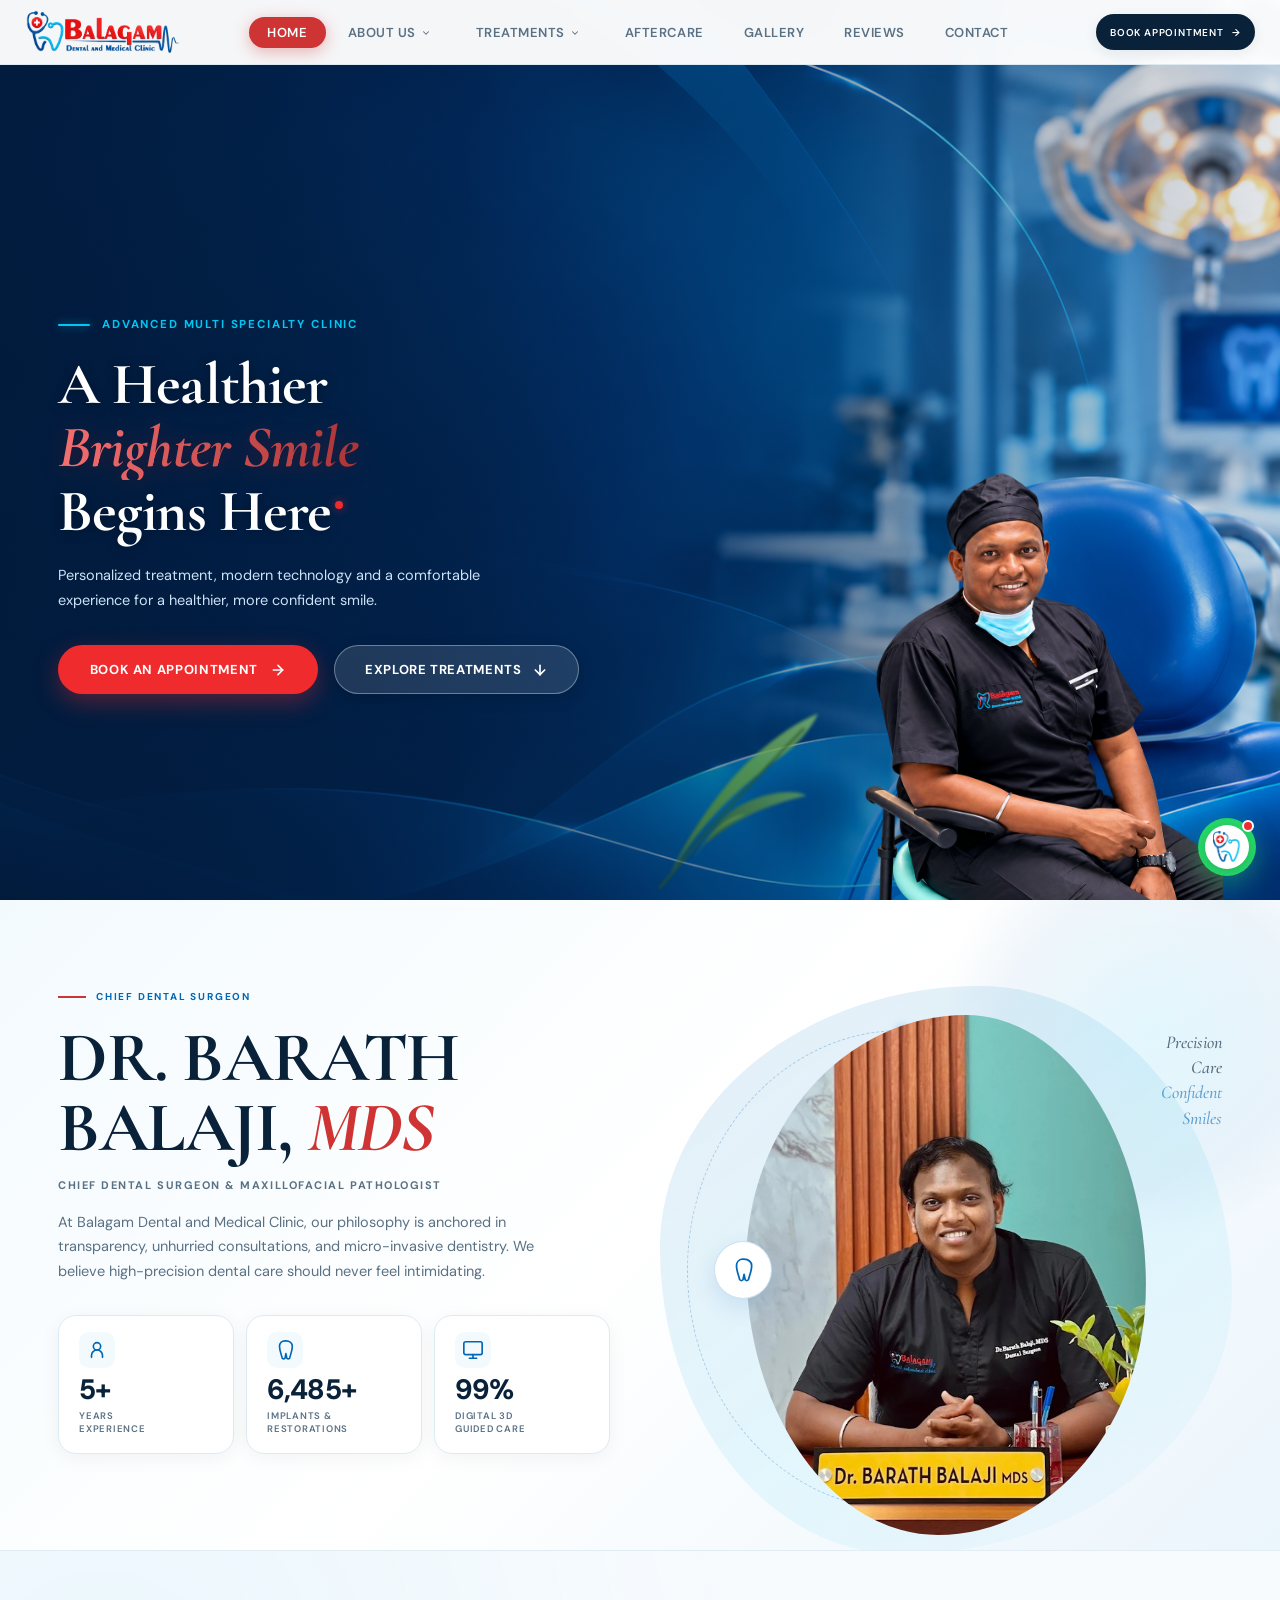
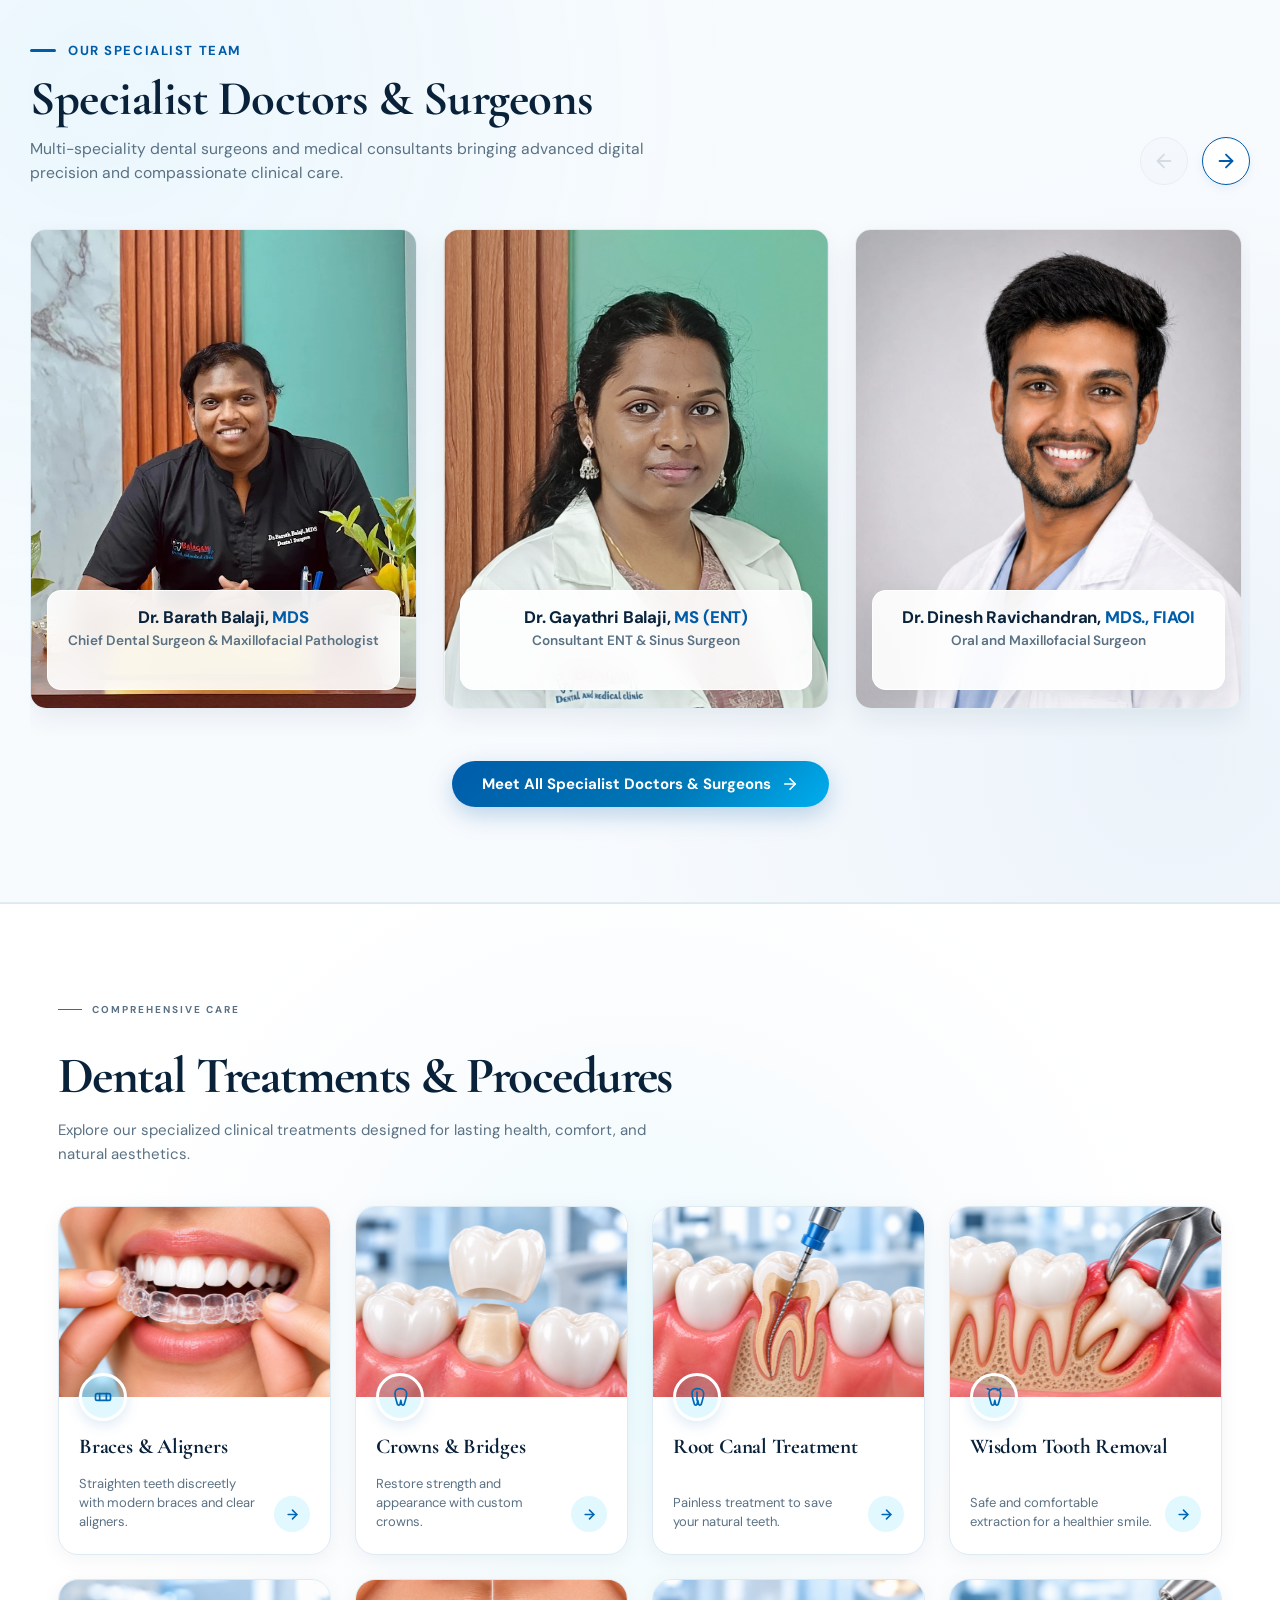
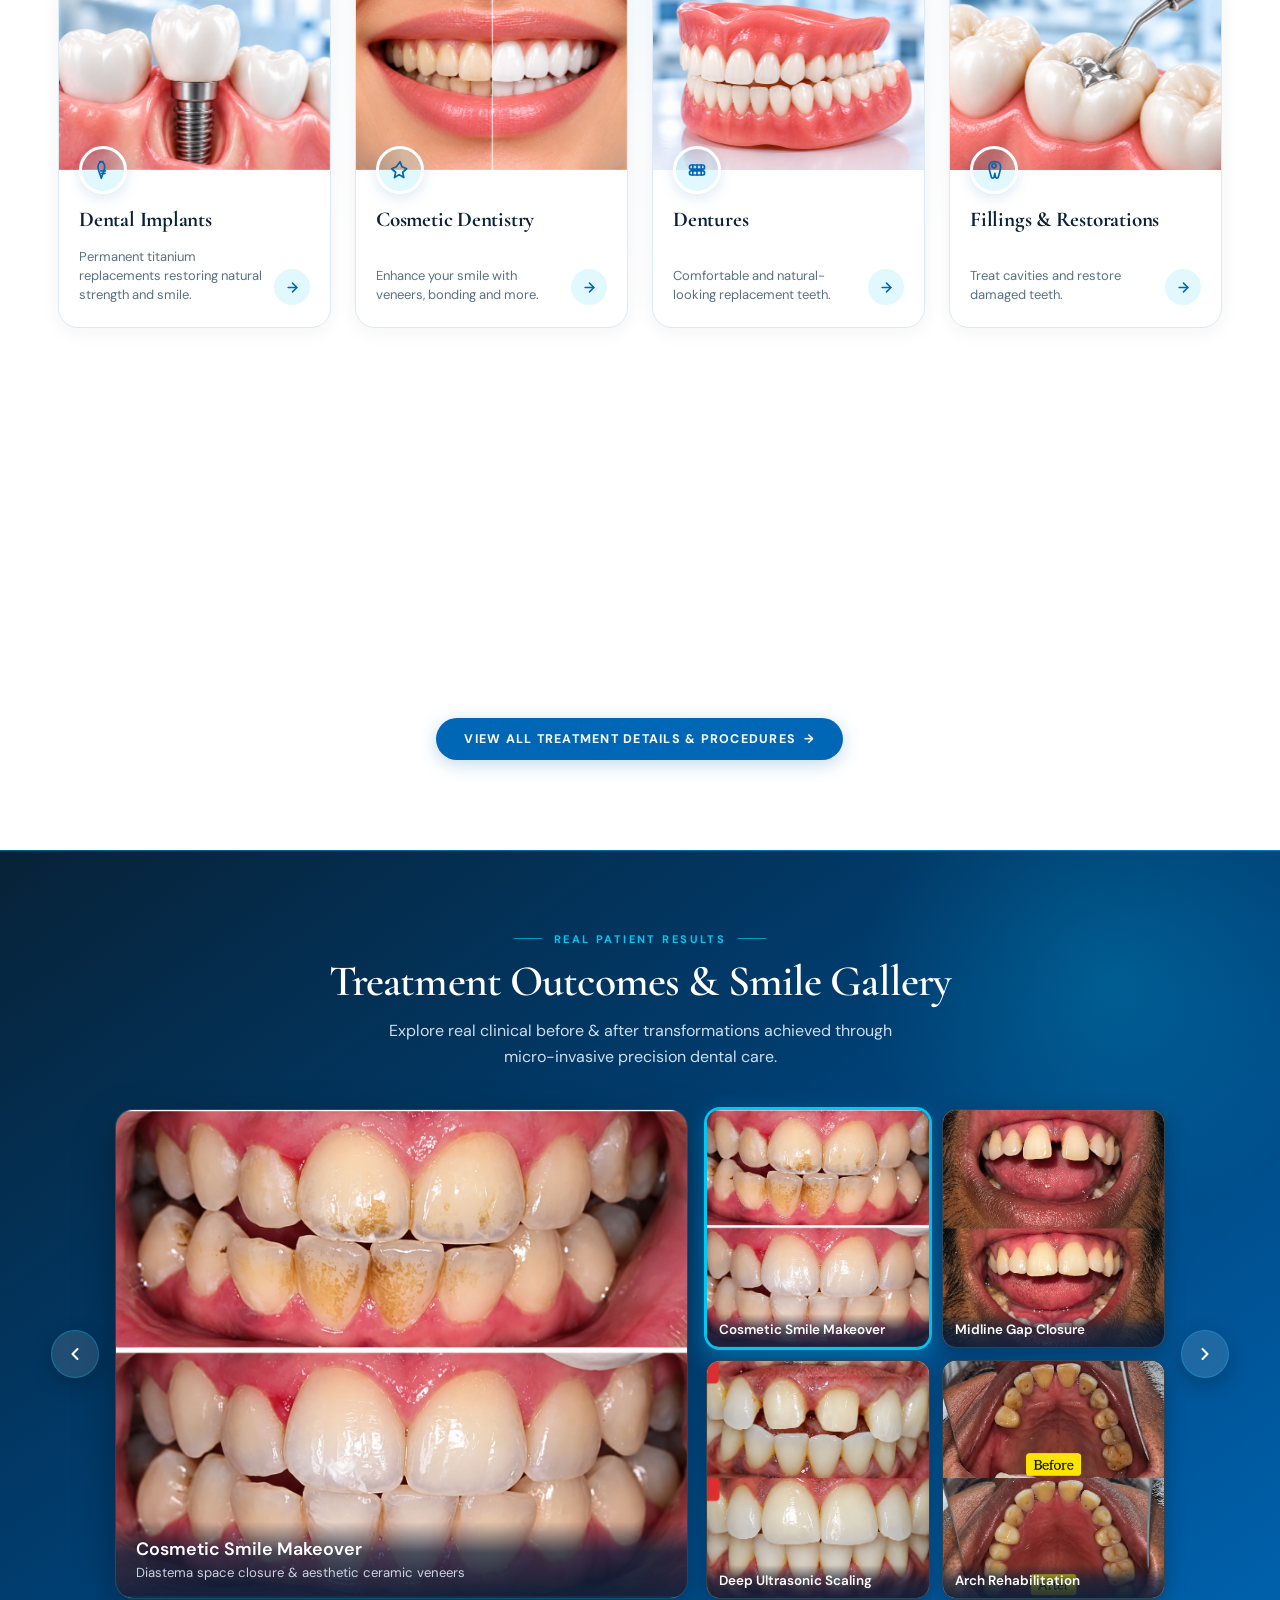
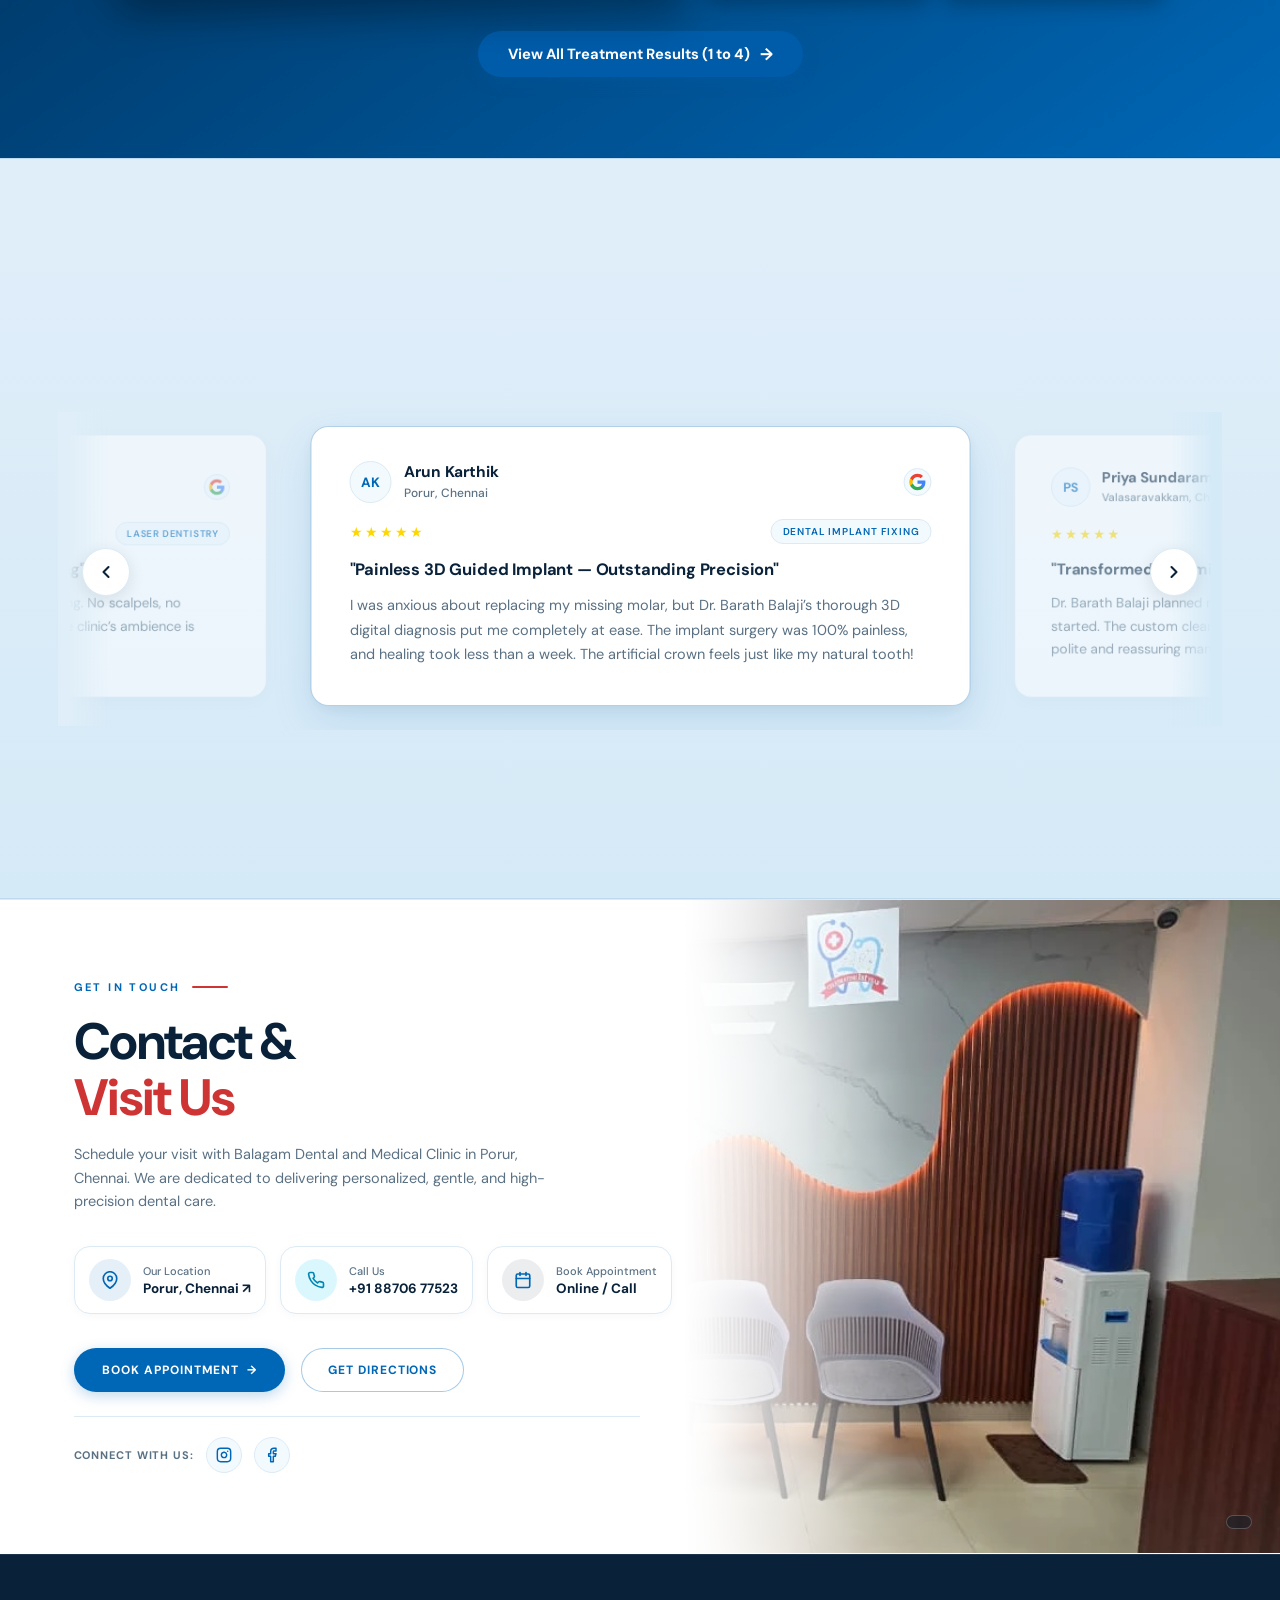
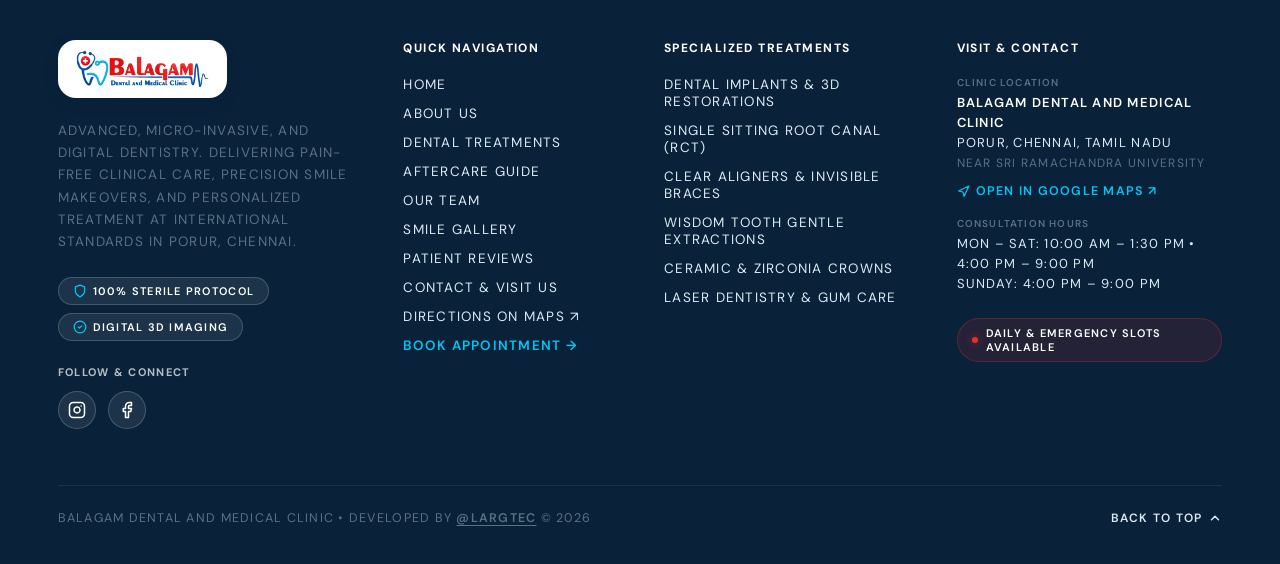
==== commit 3a167f25: "feat: add hero section sliders with synced images and update navigation menu items" ====
--- a/index.html
+++ b/index.html
@@ -17,6 +17,10 @@
     <noscript>
     <link href="https://fonts.googleapis.com/css2?family=DM+Sans:ital,opsz,wght@0,9..40,300;0,9..40,400;0,9..40,500;0,9..40,600;0,9..40,700;1,9..40,400&family=Cormorant+Garamond:ital,wght@0,400;0,500;0,600;0,700;1,400;1,600&display=swap" rel="stylesheet">
     </noscript>
+
+    <link rel="preload" as="image" href="img/herosection.png">
+    <link rel="preload" as="image" href="img/herosection-1.png">
+    <link rel="preload" as="image" href="img/herosection-2.png">
     <link rel="stylesheet" href="style.css">
     <link rel="stylesheet" href="team-slider.css">
 </head>
@@ -125,6 +129,15 @@
                     </div>
                     <div class="treatments-dropdown-grid">
                         <div class="treatments-dropdown-col">
+                            <a href="treatments.html#braces-aligners" class="treatment-dropdown-item" role="menuitem">
+                                <div class="item-icon-box">
+                                    <svg width="14" height="14" viewBox="0 0 24 24" fill="none" stroke="currentColor" stroke-width="2.2" stroke-linecap="round" stroke-linejoin="round"><rect x="3" y="8" width="18" height="8" rx="2"/><line x1="8" y1="8" x2="8" y2="16"/><line x1="16" y1="8" x2="16" y2="16"/></svg>
+                                </div>
+                                <div class="item-text-box">
+                                    <span class="item-title">Orthodontics (Braces)</span>
+                                    <span class="item-desc">Metal, Ceramic &bull; Clear Aligners</span>
+                                </div>
+                            </a>
                             <a href="treatments.html#digital-dentistry" class="treatment-dropdown-item" role="menuitem">
                                 <div class="item-icon-box">
                                     <svg width="14" height="14" viewBox="0 0 24 24" fill="none" stroke="currentColor"
@@ -132,7 +145,7 @@
                                         <circle cx="12" cy="12" r="10" />
                                         <line x1="2" y1="12" x2="22" y2="12" />
                                         <path
-                                            d="M12 2a15.3 15.3 0 0 1 4 10 15.3 15.3 0 0 1-4 10 15.3 15.3 0 0 1-4-10z" />
+                                            d="M12 2a15.3 15.3 0 0 1 4 10 15.3 15.3 0 0 1-4 10 15.3 15.3 0 0 1-4 10z" />
                                     </svg>
                                 </div>
                                 <div class="item-text-box">
@@ -169,20 +182,6 @@
                                     <span class="item-desc">Permanent Titanium Root Fixing</span>
                                 </div>
                             </a>
-                            <a href="treatments.html#braces-aligners" class="treatment-dropdown-item" role="menuitem">
-                                <div class="item-icon-box">
-                                    <svg width="14" height="14" viewBox="0 0 24 24" fill="none" stroke="currentColor"
-                                        stroke-width="2.2" stroke-linecap="round" stroke-linejoin="round">
-                                        <rect x="3" y="8" width="18" height="8" rx="2" />
-                                        <line x1="8" y1="8" x2="8" y2="16" />
-                                        <line x1="16" y1="8" x2="16" y2="16" />
-                                    </svg>
-                                </div>
-                                <div class="item-text-box">
-                                    <span class="item-title">Orthodontics (Braces)</span>
-                                    <span class="item-desc">Metal, Ceramic &bull; Self-Ligating</span>
-                                </div>
-                            </a>
                             <a href="treatments.html#stress-free-dentistry" class="treatment-dropdown-item"
                                 role="menuitem">
                                 <div class="item-icon-box">
@@ -266,20 +265,6 @@
                                 <div class="item-text-box">
                                     <span class="item-title">Fixed Teeth &amp; Crowns</span>
                                     <span class="item-desc">Ceramic Crowns &bull; Bridges Fixing</span>
-                                </div>
-                            </a>
-                            <a href="treatments.html#invisalign" class="treatment-dropdown-item" role="menuitem">
-                                <div class="item-icon-box">
-                                    <svg width="14" height="14" viewBox="0 0 24 24" fill="none" stroke="currentColor"
-                                        stroke-width="2.2" stroke-linecap="round" stroke-linejoin="round">
-                                        <rect x="3" y="8" width="18" height="8" rx="2" />
-                                        <line x1="8" y1="8" x2="8" y2="16" />
-                                        <line x1="16" y1="8" x2="16" y2="16" />
-                                    </svg>
-                                </div>
-                                <div class="item-text-box">
-                                    <span class="item-title">Invisalign &amp; Aligners</span>
-                                    <span class="item-desc">Braces &bull; Clear Custom Aligners</span>
                                 </div>
                             </a>
                             <a href="treatments.html#laser-dentistry" class="treatment-dropdown-item" role="menuitem">
@@ -321,7 +306,7 @@
                                         <circle cx="12" cy="12" r="10" />
                                         <line x1="2" y1="12" x2="22" y2="12" />
                                         <path
-                                            d="M12 2a15.3 15.3 0 0 1 4 10 15.3 15.3 0 0 1-4 10 15.3 15.3 0 0 1-4-10z" />
+                                            d="M12 2a15.3 15.3 0 0 1 4 10 15.3 15.3 0 0 1-4 10 15.3 15.3 0 0 1-4 10z" />
                                     </svg>
                                 </div>
                                 <div class="item-text-box">
@@ -495,28 +480,25 @@
                         <a href="treatments.html" class="mobile-sub-link mobile-sub-overview">
                             <div class="mobile-sub-content">
                                 <span class="mobile-sub-icon">
-                                    <svg width="14" height="14" viewBox="0 0 24 24" fill="none" stroke="currentColor"
-                                        stroke-width="2" stroke-linecap="round" stroke-linejoin="round">
-                                        <rect x="3" y="3" width="7" height="7"></rect>
-                                        <rect x="14" y="3" width="7" height="7"></rect>
-                                        <rect x="14" y="14" width="7" height="7"></rect>
-                                        <rect x="3" y="14" width="7" height="7"></rect>
-                                    </svg>
+                                    <svg width="14" height="14" viewBox="0 0 24 24" fill="none" stroke="currentColor" stroke-width="2" stroke-linecap="round" stroke-linejoin="round"><rect x="3" y="3" width="7" height="7"></rect><rect x="14" y="3" width="7" height="7"></rect><rect x="14" y="14" width="7" height="7"></rect><rect x="3" y="14" width="7" height="7"></rect></svg>
                                 </span>
                                 <span class="mobile-sub-text">All Treatments Overview</span>
+                            </div>
+                            <span class="mobile-sub-arrow">→</span>
+                        </a>
+                        <a href="treatments.html#braces-aligners" class="mobile-sub-link">
+                            <div class="mobile-sub-content">
+                                <span class="mobile-sub-icon">
+                                    <svg width="14" height="14" viewBox="0 0 24 24" fill="none" stroke="currentColor" stroke-width="2" stroke-linecap="round" stroke-linejoin="round"><rect x="3" y="8" width="18" height="8" rx="2"/><line x1="8" y1="8" x2="8" y2="16"/><line x1="16" y1="8" x2="16" y2="16"/></svg>
+                                </span>
+                                <span class="mobile-sub-text">Orthodontics (Braces)</span>
                             </div>
                             <span class="mobile-sub-arrow">→</span>
                         </a>
                         <a href="treatments.html#digital-dentistry" class="mobile-sub-link">
                             <div class="mobile-sub-content">
                                 <span class="mobile-sub-icon">
-                                    <svg width="14" height="14" viewBox="0 0 24 24" fill="none" stroke="currentColor"
-                                        stroke-width="2" stroke-linecap="round" stroke-linejoin="round">
-                                        <circle cx="12" cy="12" r="10" />
-                                        <line x1="2" y1="12" x2="22" y2="12" />
-                                        <path
-                                            d="M12 2a15.3 15.3 0 0 1 4 10 15.3 15.3 0 0 1-4 10 15.3 15.3 0 0 1-4-10z" />
-                                    </svg>
+                                    <svg width="14" height="14" viewBox="0 0 24 24" fill="none" stroke="currentColor" stroke-width="2" stroke-linecap="round" stroke-linejoin="round"><circle cx="12" cy="12" r="10"/><line x1="2" y1="12" x2="22" y2="12"/><path d="M12 2a15.3 15.3 0 0 1 4 10 15.3 15.3 0 0 1-4 10 15.3 15.3 0 0 1-4-10z"/></svg>
                                 </span>
                                 <span class="mobile-sub-text">Digital Dentistry</span>
                             </div>
@@ -525,12 +507,7 @@
                         <a href="treatments.html#rct" class="mobile-sub-link">
                             <div class="mobile-sub-content">
                                 <span class="mobile-sub-icon">
-                                    <svg width="14" height="14" viewBox="0 0 24 24" fill="none" stroke="currentColor"
-                                        stroke-width="2" stroke-linecap="round" stroke-linejoin="round">
-                                        <path
-                                            d="M12 2C8.5 2 6 4.5 6 8c0 4.5 2 9 3 13 1 1 2 1 3 0l1-5 1 5c1 1 2 1 3 0 1-4 3-8.5 3-13 0-3.5-3-6-7-6z" />
-                                        <line x1="12" y1="6" x2="12" y2="16" />
-                                    </svg>
+                                    <svg width="14" height="14" viewBox="0 0 24 24" fill="none" stroke="currentColor" stroke-width="2" stroke-linecap="round" stroke-linejoin="round"><path d="M12 2C8.5 2 6 4.5 6 8c0 4.5 2 9 3 13 1 1 2 1 3 0l1-5 1 5c1 1 2 1 3 0 1-4 3-8.5 3-13 0-3.5-3-6-7-6z"/><line x1="12" y1="6" x2="12" y2="16"/></svg>
                                 </span>
                                 <span class="mobile-sub-text">Root Canal Treatment (RCT)</span>
                             </div>
@@ -539,39 +516,16 @@
                         <a href="treatments.html#implants" class="mobile-sub-link">
                             <div class="mobile-sub-content">
                                 <span class="mobile-sub-icon">
-                                    <svg width="14" height="14" viewBox="0 0 24 24" fill="none" stroke="currentColor"
-                                        stroke-width="2" stroke-linecap="round" stroke-linejoin="round">
-                                        <path
-                                            d="M12 2C8.5 2 6 4.5 6 8c0 4 2 8 3 11l1 3 1-3c1-3 3-7 3-11 0-3.5-2.5-6-6-6z" />
-                                        <line x1="9" y1="13" x2="15" y2="13" />
-                                        <line x1="9.5" y1="16" x2="14.5" y2="16" />
-                                    </svg>
+                                    <svg width="14" height="14" viewBox="0 0 24 24" fill="none" stroke="currentColor" stroke-width="2" stroke-linecap="round" stroke-linejoin="round"><path d="M12 2C8.5 2 6 4.5 6 8c0 4 2 8 3 11l1 3 1-3c1-3 3-7 3-11 0-3.5-2.5-6-6-6z"/><line x1="9" y1="13" x2="15" y2="13"/><line x1="9.5" y1="16" x2="14.5" y2="16"/></svg>
                                 </span>
                                 <span class="mobile-sub-text">Dental Implants</span>
-                            </div>
-                            <span class="mobile-sub-arrow">→</span>
-                        </a>
-                        <a href="treatments.html#braces-aligners" class="mobile-sub-link">
-                            <div class="mobile-sub-content">
-                                <span class="mobile-sub-icon">
-                                    <svg width="14" height="14" viewBox="0 0 24 24" fill="none" stroke="currentColor"
-                                        stroke-width="2" stroke-linecap="round" stroke-linejoin="round">
-                                        <rect x="3" y="8" width="18" height="8" rx="2" />
-                                        <line x1="8" y1="8" x2="8" y2="16" />
-                                        <line x1="16" y1="8" x2="16" y2="16" />
-                                    </svg>
-                                </span>
-                                <span class="mobile-sub-text">Orthodontics (Braces)</span>
                             </div>
                             <span class="mobile-sub-arrow">→</span>
                         </a>
                         <a href="treatments.html#stress-free-dentistry" class="mobile-sub-link">
                             <div class="mobile-sub-content">
                                 <span class="mobile-sub-icon">
-                                    <svg width="14" height="14" viewBox="0 0 24 24" fill="none" stroke="currentColor"
-                                        stroke-width="2" stroke-linecap="round" stroke-linejoin="round">
-                                        <path d="M12 22s8-4 8-10V5l-8-3-8 3v7c0 6 8 10 8 10z" />
-                                    </svg>
+                                    <svg width="14" height="14" viewBox="0 0 24 24" fill="none" stroke="currentColor" stroke-width="2" stroke-linecap="round" stroke-linejoin="round"><path d="M12 22s8-4 8-10V5l-8-3-8 3v7c0 6 8 10 8 10z"/></svg>
                                 </span>
                                 <span class="mobile-sub-text">Stress-Free Dentistry</span>
                             </div>
@@ -580,11 +534,7 @@
                         <a href="treatments.html#childrens-dentistry" class="mobile-sub-link">
                             <div class="mobile-sub-content">
                                 <span class="mobile-sub-icon">
-                                    <svg width="14" height="14" viewBox="0 0 24 24" fill="none" stroke="currentColor"
-                                        stroke-width="2" stroke-linecap="round" stroke-linejoin="round">
-                                        <path
-                                            d="M12 2C8.5 2 6 4.5 6 8c0 4.5 2 9 3 13 1 1 2 1 3 0l1-5 1 5c1 1 2 1 3 0 1-4 3-8.5 3-13 0-3.5-3-6-7-6z" />
-                                    </svg>
+                                    <svg width="14" height="14" viewBox="0 0 24 24" fill="none" stroke="currentColor" stroke-width="2" stroke-linecap="round" stroke-linejoin="round"><path d="M12 2C8.5 2 6 4.5 6 8c0 4.5 2 9 3 13 1 1 2 1 3 0l1-5 1 5c1 1 2 1 3 0 1-4 3-8.5 3-13 0-3.5-3-6-7-6z"/></svg>
                                 </span>
                                 <span class="mobile-sub-text">Children's Dentistry</span>
                             </div>
@@ -593,12 +543,7 @@
                         <a href="treatments.html#fillings" class="mobile-sub-link">
                             <div class="mobile-sub-content">
                                 <span class="mobile-sub-icon">
-                                    <svg width="14" height="14" viewBox="0 0 24 24" fill="none" stroke="currentColor"
-                                        stroke-width="2" stroke-linecap="round" stroke-linejoin="round">
-                                        <path
-                                            d="M12 2C8.5 2 6 4.5 6 8c0 4.5 2 9 3 13 1 1 2 1 3 0l1-5 1 5c1 1 2 1 3 0 1-4 3-8.5 3-13 0-3.5-3-6-7-6z" />
-                                        <circle cx="12" cy="7" r="2.5" />
-                                    </svg>
+                                    <svg width="14" height="14" viewBox="0 0 24 24" fill="none" stroke="currentColor" stroke-width="2" stroke-linecap="round" stroke-linejoin="round"><path d="M12 2C8.5 2 6 4.5 6 8c0 4.5 2 9 3 13 1 1 2 1 3 0l1-5 1 5c1 1 2 1 3 0 1-4 3-8.5 3-13 0-3.5-3-6-7-6z"/><circle cx="12" cy="7" r="2.5"/></svg>
                                 </span>
                                 <span class="mobile-sub-text">Teeth Whitening &amp; Care</span>
                             </div>
@@ -607,11 +552,7 @@
                         <a href="treatments.html#cosmetic-dentistry" class="mobile-sub-link">
                             <div class="mobile-sub-content">
                                 <span class="mobile-sub-icon">
-                                    <svg width="14" height="14" viewBox="0 0 24 24" fill="none" stroke="currentColor"
-                                        stroke-width="2" stroke-linecap="round" stroke-linejoin="round">
-                                        <polygon
-                                            points="12 2 15.09 8.26 22 9.27 17 14.14 18.18 21.02 12 17.77 5.82 21.02 7 14.14 2 9.27 8.91 8.26 12 2" />
-                                    </svg>
+                                    <svg width="14" height="14" viewBox="0 0 24 24" fill="none" stroke="currentColor" stroke-width="2" stroke-linecap="round" stroke-linejoin="round"><polygon points="12 2 15.09 8.26 22 9.27 17 14.14 18.18 21.02 12 17.77 5.82 21.02 7 14.14 2 9.27 8.91 8.26 12 2"/></svg>
                                 </span>
                                 <span class="mobile-sub-text">Smile Makeover</span>
                             </div>
@@ -620,13 +561,7 @@
                         <a href="treatments.html#wisdom-tooth" class="mobile-sub-link">
                             <div class="mobile-sub-content">
                                 <span class="mobile-sub-icon">
-                                    <svg width="14" height="14" viewBox="0 0 24 24" fill="none" stroke="currentColor"
-                                        stroke-width="2" stroke-linecap="round" stroke-linejoin="round">
-                                        <path
-                                            d="M12 2C8.5 2 6 4.5 6 8c0 4.5 2 9 3 13 1 1 2 1 3 0l1-5 1 5c1 1 2 1 3 0 1-4 3-8.5 3-13 0-3.5-3-6-7-6z" />
-                                        <path d="M16 4l4-2" />
-                                        <path d="M8 4L4 2" />
-                                    </svg>
+                                    <svg width="14" height="14" viewBox="0 0 24 24" fill="none" stroke="currentColor" stroke-width="2" stroke-linecap="round" stroke-linejoin="round"><path d="M12 2C8.5 2 6 4.5 6 8c0 4.5 2 9 3 13 1 1 2 1 3 0l1-5 1 5c1 1 2 1 3 0 1-4 3-8.5 3-13 0-3.5-3-6-7-6z"/><path d="M16 4l4-2"/><path d="M8 4L4 2"/></svg>
                                 </span>
                                 <span class="mobile-sub-text">Wisdom Tooth Extraction</span>
                             </div>
@@ -635,42 +570,16 @@
                         <a href="treatments.html#crowns-bridges" class="mobile-sub-link">
                             <div class="mobile-sub-content">
                                 <span class="mobile-sub-icon">
-                                    <svg width="14" height="14" viewBox="0 0 24 24" fill="none" stroke="currentColor"
-                                        stroke-width="2" stroke-linecap="round" stroke-linejoin="round">
-                                        <path
-                                            d="M12 2C8.5 2 6 4.5 6 8c0 4.5 2 9 3 13 1 1 2 1 3 0l1-5 1 5c1 1 2 1 3 0 1-4 3-8.5 3-13 0-3.5-3-6-7-6z" />
-                                    </svg>
+                                    <svg width="14" height="14" viewBox="0 0 24 24" fill="none" stroke="currentColor" stroke-width="2" stroke-linecap="round" stroke-linejoin="round"><path d="M12 2C8.5 2 6 4.5 6 8c0 4.5 2 9 3 13 1 1 2 1 3 0l1-5 1 5c1 1 2 1 3 0 1-4 3-8.5 3-13 0-3.5-3-6-7-6z"/></svg>
                                 </span>
                                 <span class="mobile-sub-text">Fixed Teeth &amp; Crowns</span>
-                            </div>
-                            <span class="mobile-sub-arrow">→</span>
-                        </a>
-                        <a href="treatments.html#invisalign" class="mobile-sub-link">
-                            <div class="mobile-sub-content">
-                                <span class="mobile-sub-icon">
-                                    <svg width="14" height="14" viewBox="0 0 24 24" fill="none" stroke="currentColor"
-                                        stroke-width="2" stroke-linecap="round" stroke-linejoin="round">
-                                        <rect x="3" y="8" width="18" height="8" rx="2" />
-                                        <line x1="8" y1="8" x2="8" y2="16" />
-                                        <line x1="16" y1="8" x2="16" y2="16" />
-                                    </svg>
-                                </span>
-                                <span class="mobile-sub-text">Invisalign &amp; Aligners</span>
                             </div>
                             <span class="mobile-sub-arrow">→</span>
                         </a>
                         <a href="treatments.html#laser-dentistry" class="mobile-sub-link">
                             <div class="mobile-sub-content">
                                 <span class="mobile-sub-icon">
-                                    <svg width="14" height="14" viewBox="0 0 24 24" fill="none" stroke="currentColor"
-                                        stroke-width="2" stroke-linecap="round" stroke-linejoin="round">
-                                        <line x1="12" y1="2" x2="12" y2="6" />
-                                        <line x1="12" y1="18" x2="12" y2="22" />
-                                        <line x1="4.93" y1="4.93" x2="7.76" y2="7.76" />
-                                        <line x1="16.24" y1="16.24" x2="19.07" y2="19.07" />
-                                        <line x1="2" y1="12" x2="6" y2="12" />
-                                        <line x1="18" y1="12" x2="22" y2="12" />
-                                    </svg>
+                                    <svg width="14" height="14" viewBox="0 0 24 24" fill="none" stroke="currentColor" stroke-width="2" stroke-linecap="round" stroke-linejoin="round"><line x1="12" y1="2" x2="12" y2="6"/><line x1="12" y1="18" x2="12" y2="22"/><line x1="4.93" y1="4.93" x2="7.76" y2="7.76"/><line x1="16.24" y1="16.24" x2="19.07" y2="19.07"/><line x1="2" y1="12" x2="6" y2="12"/><line x1="18" y1="12" x2="22" y2="12"/></svg>
                                 </span>
                                 <span class="mobile-sub-text">Laser Technology</span>
                             </div>
@@ -679,13 +588,7 @@
                         <a href="treatments.html#dentures" class="mobile-sub-link">
                             <div class="mobile-sub-content">
                                 <span class="mobile-sub-icon">
-                                    <svg width="14" height="14" viewBox="0 0 24 24" fill="none" stroke="currentColor"
-                                        stroke-width="2" stroke-linecap="round" stroke-linejoin="round">
-                                        <rect x="3" y="6" width="18" height="5" rx="2" />
-                                        <rect x="3" y="13" width="18" height="5" rx="2" />
-                                        <line x1="7" y1="6" x2="7" y2="11" />
-                                        <line x1="12" y1="6" x2="12" y2="11" />
-                                    </svg>
+                                    <svg width="14" height="14" viewBox="0 0 24 24" fill="none" stroke="currentColor" stroke-width="2" stroke-linecap="round" stroke-linejoin="round"><rect x="3" y="6" width="18" height="5" rx="2"/><rect x="3" y="13" width="18" height="5" rx="2"/><line x1="7" y1="6" x2="7" y2="11"/><line x1="12" y1="6" x2="12" y2="11"/></svg>
                                 </span>
                                 <span class="mobile-sub-text">Complete Dentures</span>
                             </div>
@@ -694,13 +597,7 @@
                         <a href="treatments.html#consulting-xray" class="mobile-sub-link">
                             <div class="mobile-sub-content">
                                 <span class="mobile-sub-icon">
-                                    <svg width="14" height="14" viewBox="0 0 24 24" fill="none" stroke="currentColor"
-                                        stroke-width="2" stroke-linecap="round" stroke-linejoin="round">
-                                        <circle cx="12" cy="12" r="10" />
-                                        <line x1="2" y1="12" x2="22" y2="12" />
-                                        <path
-                                            d="M12 2a15.3 15.3 0 0 1 4 10 15.3 15.3 0 0 1-4 10 15.3 15.3 0 0 1-4-10z" />
-                                    </svg>
+                                    <svg width="14" height="14" viewBox="0 0 24 24" fill="none" stroke="currentColor" stroke-width="2" stroke-linecap="round" stroke-linejoin="round"><circle cx="12" cy="12" r="10"/><line x1="2" y1="12" x2="22" y2="12"/><path d="M12 2a15.3 15.3 0 0 1 4 10 15.3 15.3 0 0 1-4 10 15.3 15.3 0 0 1-4-10z"/></svg>
                                 </span>
                                 <span class="mobile-sub-text">Consulting &amp; 3D X-Ray</span>
                             </div>
@@ -808,23 +705,55 @@
 
             <!-- ── Left Column: Content & CTAs ── -->
             <div class="hero-content">
-                <!-- Eyebrow label -->
-                <div class="hero-eyebrow">
-                    <span class="hero-eyebrow-line" aria-hidden="true"></span>
-                    <span class="hero-eyebrow-text">ADVANCED MULTI SPECIALTY CLINIC</span>
-                </div>
-
-                <!-- Main Display Heading -->
-                <h1 class="hero-title">
-                    <span class="hero-title-line">A Healthier</span>
-                    <em class="hero-title-accent">Brighter Smile</em>
-                    <span class="hero-title-line">Begins Here<span class="hero-title-dot" aria-hidden="true"></span></span>
-                </h1>
-
-                <!-- Subtitle Description Paragraph -->
-                <p class="hero-desc">
-                    Personalized treatment, modern technology and a comfortable experience for a healthier, more confident smile.
-                </p>
+                <div class="hero-text-slider" id="heroTextSlider" aria-live="polite">
+                    <!-- Slide 1 Content: General & Preventive Dentistry -->
+                    <div class="hero-text-slide is-active" data-index="0" aria-hidden="false">
+                        <div class="hero-eyebrow">
+                            <span class="hero-eyebrow-line" aria-hidden="true"></span>
+                            <span class="hero-eyebrow-text">ADVANCED MULTI SPECIALTY CLINIC</span>
+                        </div>
+                        <h1 class="hero-title">
+                            <span class="hero-title-line">A Healthier</span>
+                            <em class="hero-title-accent">Brighter Smile</em>
+                            <span class="hero-title-line">Begins Here<span class="hero-title-dot" aria-hidden="true"></span></span>
+                        </h1>
+                        <p class="hero-desc">
+                            Personalized treatment, modern technology and a comfortable experience for a healthier, more confident smile.
+                        </p>
+                    </div>
+
+                    <!-- Slide 2 Content: Digital Orthodontics & Clear Aligners -->
+                    <div class="hero-text-slide" data-index="1" aria-hidden="true">
+                        <div class="hero-eyebrow">
+                            <span class="hero-eyebrow-line" aria-hidden="true"></span>
+                            <span class="hero-eyebrow-text">DIGITAL ORTHODONTICS &amp; ALIGNERS</span>
+                        </div>
+                        <div class="hero-title" role="heading" aria-level="2">
+                            <span class="hero-title-line">Invisible Braces &amp;</span>
+                            <em class="hero-title-accent">Clear Aligners</em>
+                            <span class="hero-title-line">For Perfect Smiles<span class="hero-title-dot" aria-hidden="true"></span></span>
+                        </div>
+                        <p class="hero-desc">
+                            Straighten your teeth discreetly with customized clear aligners. Removable, comfortable, and digitally planned for precision results.
+                        </p>
+                    </div>
+
+                    <!-- Slide 3 Content: Modern Implants & Expert Consultation -->
+                    <div class="hero-text-slide" data-index="2" aria-hidden="true">
+                        <div class="hero-eyebrow">
+                            <span class="hero-eyebrow-line" aria-hidden="true"></span>
+                            <span class="hero-eyebrow-text">ADVANCED IMPLANT &amp; SURGICAL CENTRE</span>
+                        </div>
+                        <div class="hero-title" role="heading" aria-level="2">
+                            <span class="hero-title-line">Permanent Implants &amp;</span>
+                            <em class="hero-title-accent">Expert Care</em>
+                            <span class="hero-title-line">Lifetime Confidence<span class="hero-title-dot" aria-hidden="true"></span></span>
+                        </div>
+                        <p class="hero-desc">
+                            State-of-the-art 3D diagnostics, painless guided implant surgery, and personalized dental care by senior MDS specialists.
+                        </p>
+                    </div>
+                </div>
 
                 <!-- CTA Action Buttons -->
                 <div class="hero-actions">
@@ -847,14 +776,28 @@
 
             <!-- ── Right Column: Visual Composite & Badges ── -->
             <div class="hero-visual-wrap">
-                <!-- Patient & Badges Composite Visual -->
-                <div class="hero-image-box">
+                <!-- Patient & Badges Composite Visual Slider -->
+                <div class="hero-image-box" id="heroImageSlider" aria-label="Hero Showcase">
                     <img
                         src="img/herosection.png"
-                        alt="Balagam Dental &amp; Medical Clinic - A Healthier Brighter Smile Begins Here"
-                        class="hero-composite-img"
+                        alt="Dr. Barath Balaji MDS - Senior Consultant Dental Surgeon &amp; Implantologist"
+                        class="hero-composite-img hero-slide is-active"
                         loading="eager"
                         fetchpriority="high"
+                        decoding="async"
+                    >
+                    <img
+                        src="img/herosection-1.png"
+                        alt="Balagam Dental &amp; Medical Clinic - Advanced Dentistry"
+                        class="hero-composite-img hero-slide hero-slide-aligner"
+                        loading="eager"
+                        decoding="async"
+                    >
+                    <img
+                        src="img/herosection-2.png"
+                        alt="Balagam Dental &amp; Medical Clinic - Modern Implant Centre"
+                        class="hero-composite-img hero-slide hero-slide-clinic"
+                        loading="eager"
                         decoding="async"
                     >
                 </div>
--- a/style.css
+++ b/style.css
@@ -301,6 +301,50 @@
     align-self: center;
 }
 
+/* ── Hero Text Slider (Synchronized with Image Slider) ── */
+.hero-text-slider {
+    position: relative;
+    width: 100%;
+    display: grid;
+    grid-template-columns: 1fr;
+    grid-template-rows: 1fr;
+    align-items: start;
+}
+
+.hero-text-slide {
+    grid-column: 1 / -1;
+    grid-row: 1 / -1;
+    width: 100%;
+    opacity: 0;
+    visibility: hidden;
+    transform: translateY(14px);
+    transition: opacity 0.8s cubic-bezier(0.4, 0, 0.2, 1), transform 0.8s cubic-bezier(0.4, 0, 0.2, 1), visibility 0.8s;
+    pointer-events: none;
+    will-change: opacity, transform;
+}
+
+.hero-text-slide.is-active {
+    opacity: 1;
+    visibility: visible;
+    transform: translateY(0);
+    pointer-events: auto;
+    z-index: 2;
+}
+
+.hero-text-slide:not(:first-child) .hero-eyebrow,
+.hero-text-slide:not(:first-child) .hero-title,
+.hero-text-slide:not(:first-child) .hero-desc {
+    opacity: 1;
+    animation: none;
+}
+
+@media (prefers-reduced-motion: reduce) {
+    .hero-text-slide {
+        transition: opacity 0.4s ease, visibility 0.4s ease;
+        transform: none !important;
+    }
+}
+
 /* Eyebrow: — ADVANCED DENTAL & IMPLANT CENTRE */
 .hero-eyebrow {
     display: inline-flex;
@@ -323,7 +367,7 @@
 
 .hero-eyebrow-text {
     font-family: var(--font-family);
-    font-size: 13px;
+    font-size: 11.5px;
     font-weight: 700;
     letter-spacing: 0.16em;
     text-transform: uppercase;
@@ -334,7 +378,7 @@
 /* Main Display Title: A Healthier / Brighter Smile / Begins Here. */
 .hero-title {
     font-family: var(--font-serif);
-    font-size: clamp(3rem, 5.3vw, 4.8rem);
+    font-size: clamp(2.6rem, 4.6vw, 4.2rem);
     font-weight: 700;
     line-height: 1.08;
     color: #ffffff;
@@ -400,7 +444,7 @@
 /* Subtitle description */
 .hero-desc {
     font-family: var(--font-family);
-    font-size: 16.5px;
+    font-size: 14.5px;
     line-height: 1.68;
     color: #cce2f7;
     max-width: 485px;
@@ -464,7 +508,7 @@
 
 .hero-feature-title {
     font-family: var(--font-family);
-    font-size: 13.5px;
+    font-size: 12px;
     font-weight: 700;
     color: #ffffff;
     line-height: 1.25;
@@ -472,7 +516,7 @@
 
 .hero-feature-desc {
     font-family: var(--font-family);
-    font-size: 12px;
+    font-size: 11px;
     font-weight: 500;
     color: #a4caec;
     line-height: 1.25;
@@ -576,21 +620,44 @@
     position: relative;
     width: 100%;
     z-index: 2;
-    display: flex;
+    display: grid;
+    grid-template-columns: 1fr;
+    grid-template-rows: 1fr;
     align-items: flex-end;
-    justify-content: center;
+    justify-items: center;
 }
 
 .hero-composite-img {
+    grid-column: 1 / -1;
+    grid-row: 1 / -1;
     width: 100%;
     max-height: min(74vh, 580px);
     height: auto;
     display: block;
-    object-fit: contain;
+    object-fit: cover;
     object-position: bottom center;
     filter: drop-shadow(0 24px 48px rgba(0, 103, 182, 0.09));
     pointer-events: none;
     user-select: none;
+    opacity: 0;
+    transform-origin: bottom center;
+    transform: scale(1.03);
+    transition: opacity 0.8s cubic-bezier(0.4, 0, 0.2, 1), transform 0.8s cubic-bezier(0.4, 0, 0.2, 1);
+    will-change: opacity, transform;
+}
+
+.hero-composite-img.is-active {
+    opacity: 1;
+    transform: scale(1);
+    z-index: 2;
+}
+
+/* Calibrated image scale & framing to match herosection-1 reference */
+.hero-composite-img.hero-slide-aligner,
+.hero-composite-img.hero-slide:nth-child(2),
+.hero-composite-img.hero-slide-clinic,
+.hero-composite-img.hero-slide:nth-child(3) {
+    transform-origin: bottom center;
 }
 
 @keyframes heroFloatSubtle {
@@ -682,9 +749,8 @@
     }
     .hero-composite-img {
         max-height: none;
-        object-fit: contain;
+        object-fit: cover;
         animation: none;
-        transform: none;
     }
     .hero-foreground-leaf {
         left: -10px;
@@ -703,7 +769,7 @@
         bottom: 0;
     }
     .hero-title {
-        font-size: clamp(2.6rem, 9.5vw, 3.4rem);
+        font-size: clamp(2.2rem, 8.5vw, 3rem);
         line-height: 1.14;
         letter-spacing: -0.01em;
         margin-bottom: 16px;
@@ -715,14 +781,14 @@
         filter: drop-shadow(0 2px 12px rgba(139, 26, 28, 0.4));
     }
     .hero-eyebrow-text {
-        font-size: 12.5px;
+        font-size: 11px;
         letter-spacing: 0.14em;
     }
     .hero-eyebrow-line {
         width: 28px;
     }
     .hero-desc {
-        font-size: 17px;
+        font-size: 15px;
         line-height: 1.72;
         margin-bottom: 28px;
     }
@@ -731,9 +797,9 @@
     }
     .hero-composite-img {
         max-height: none;
-        object-fit: contain;
+        object-fit: cover;
         animation: none;
-        transform: none;
+        transform-origin: bottom center;
     }
     .hero-features {
         flex-direction: column;
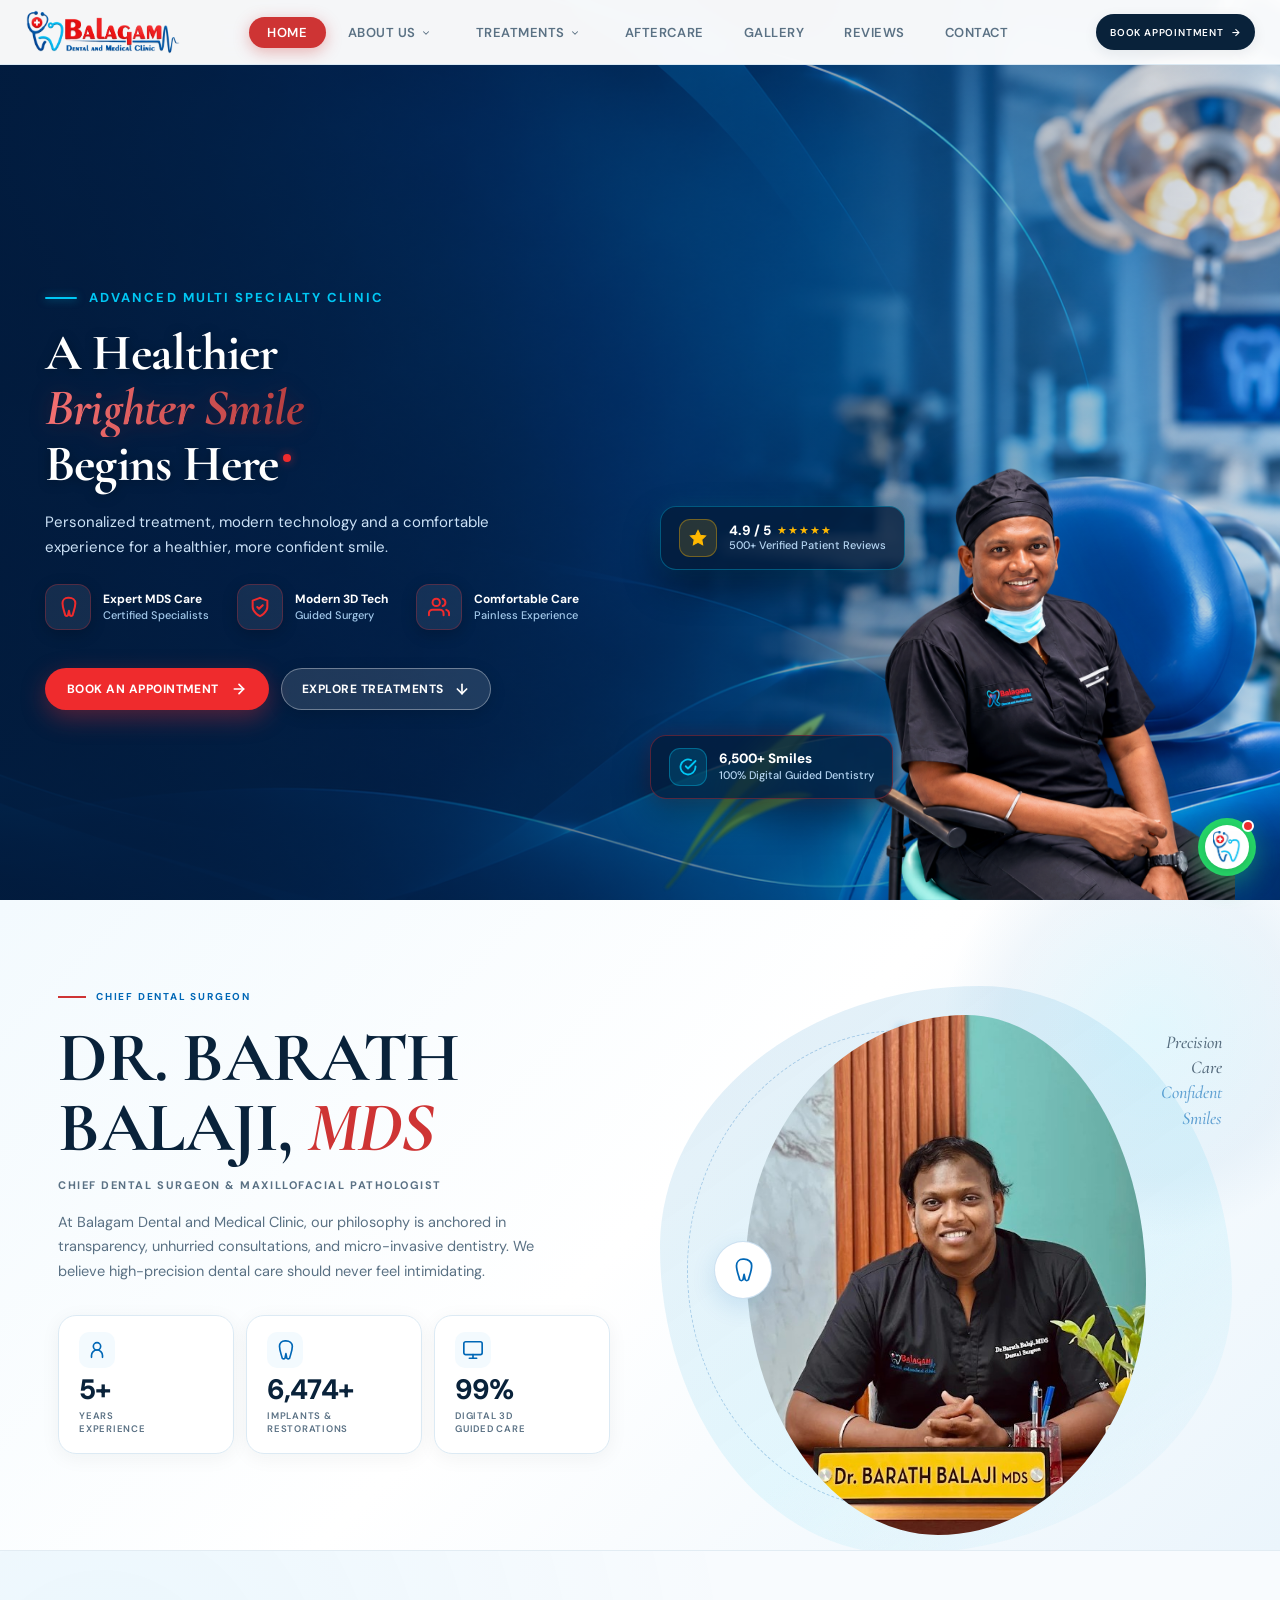
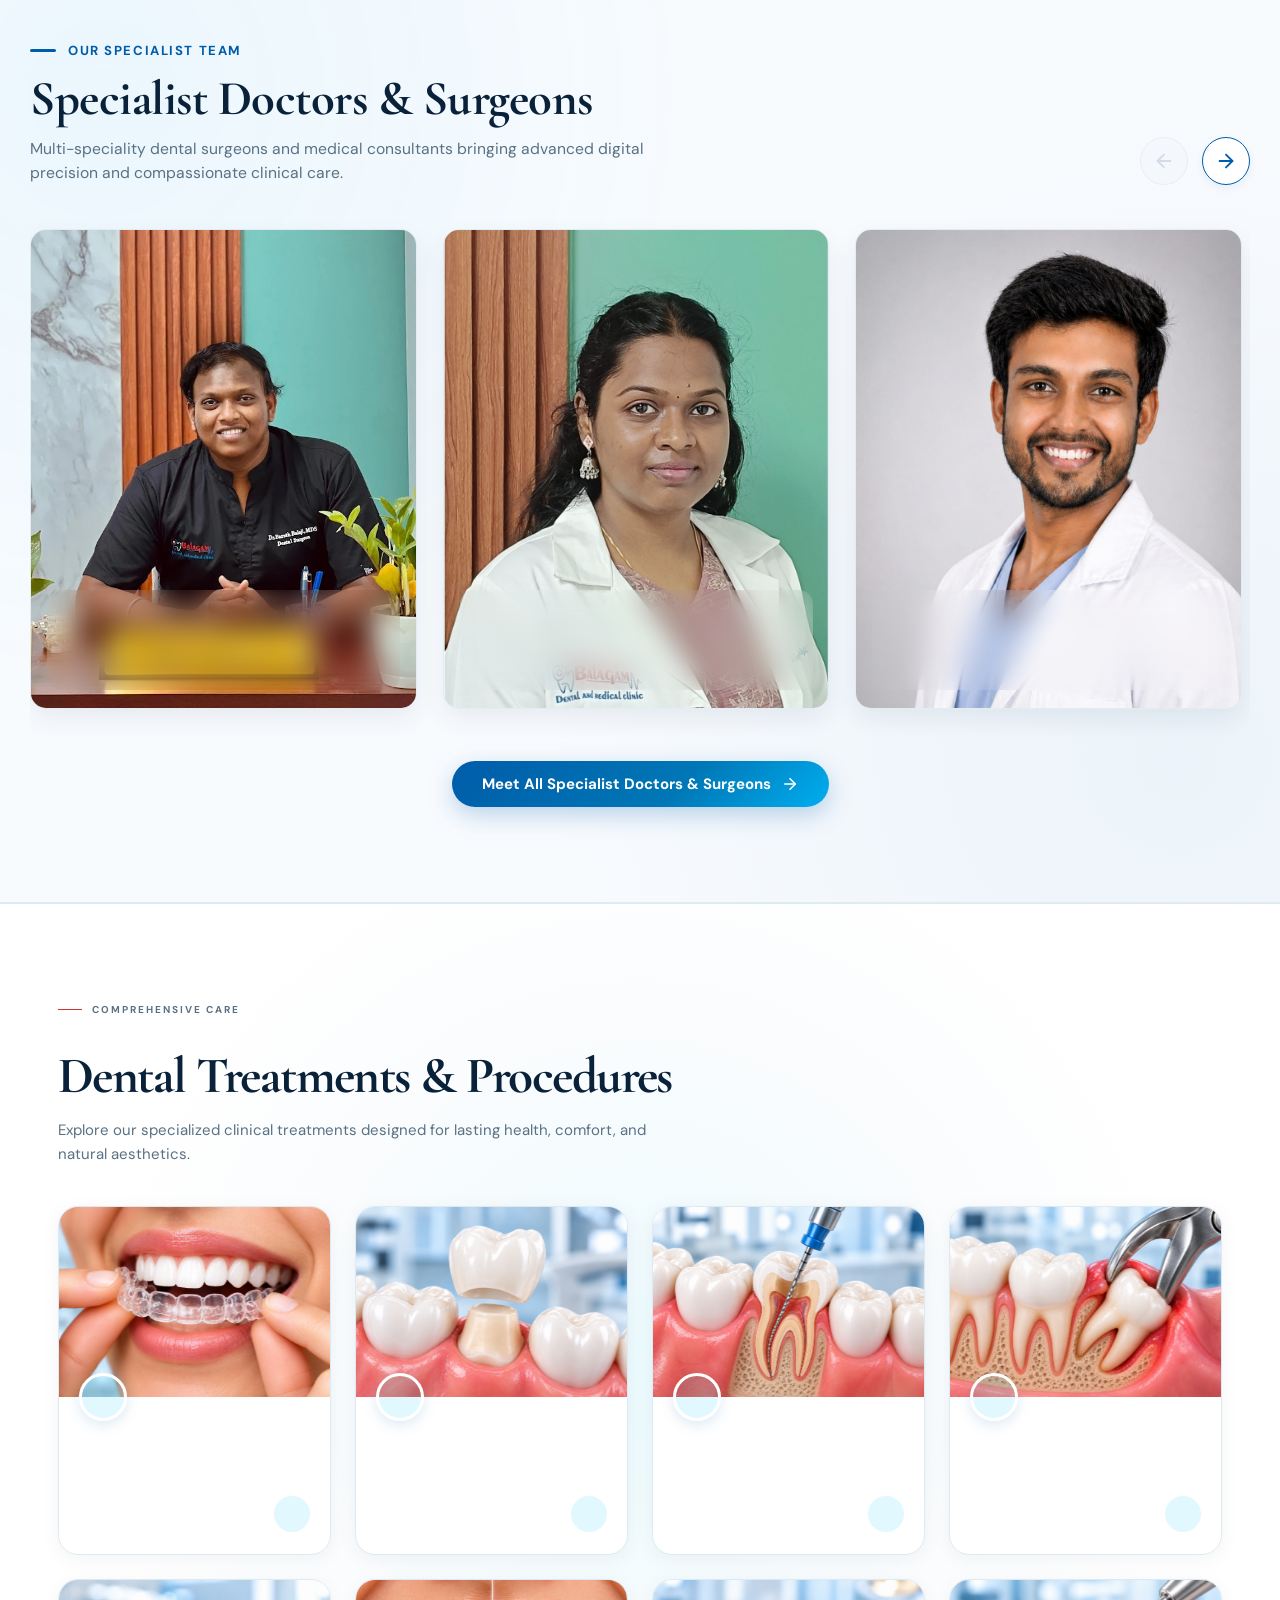
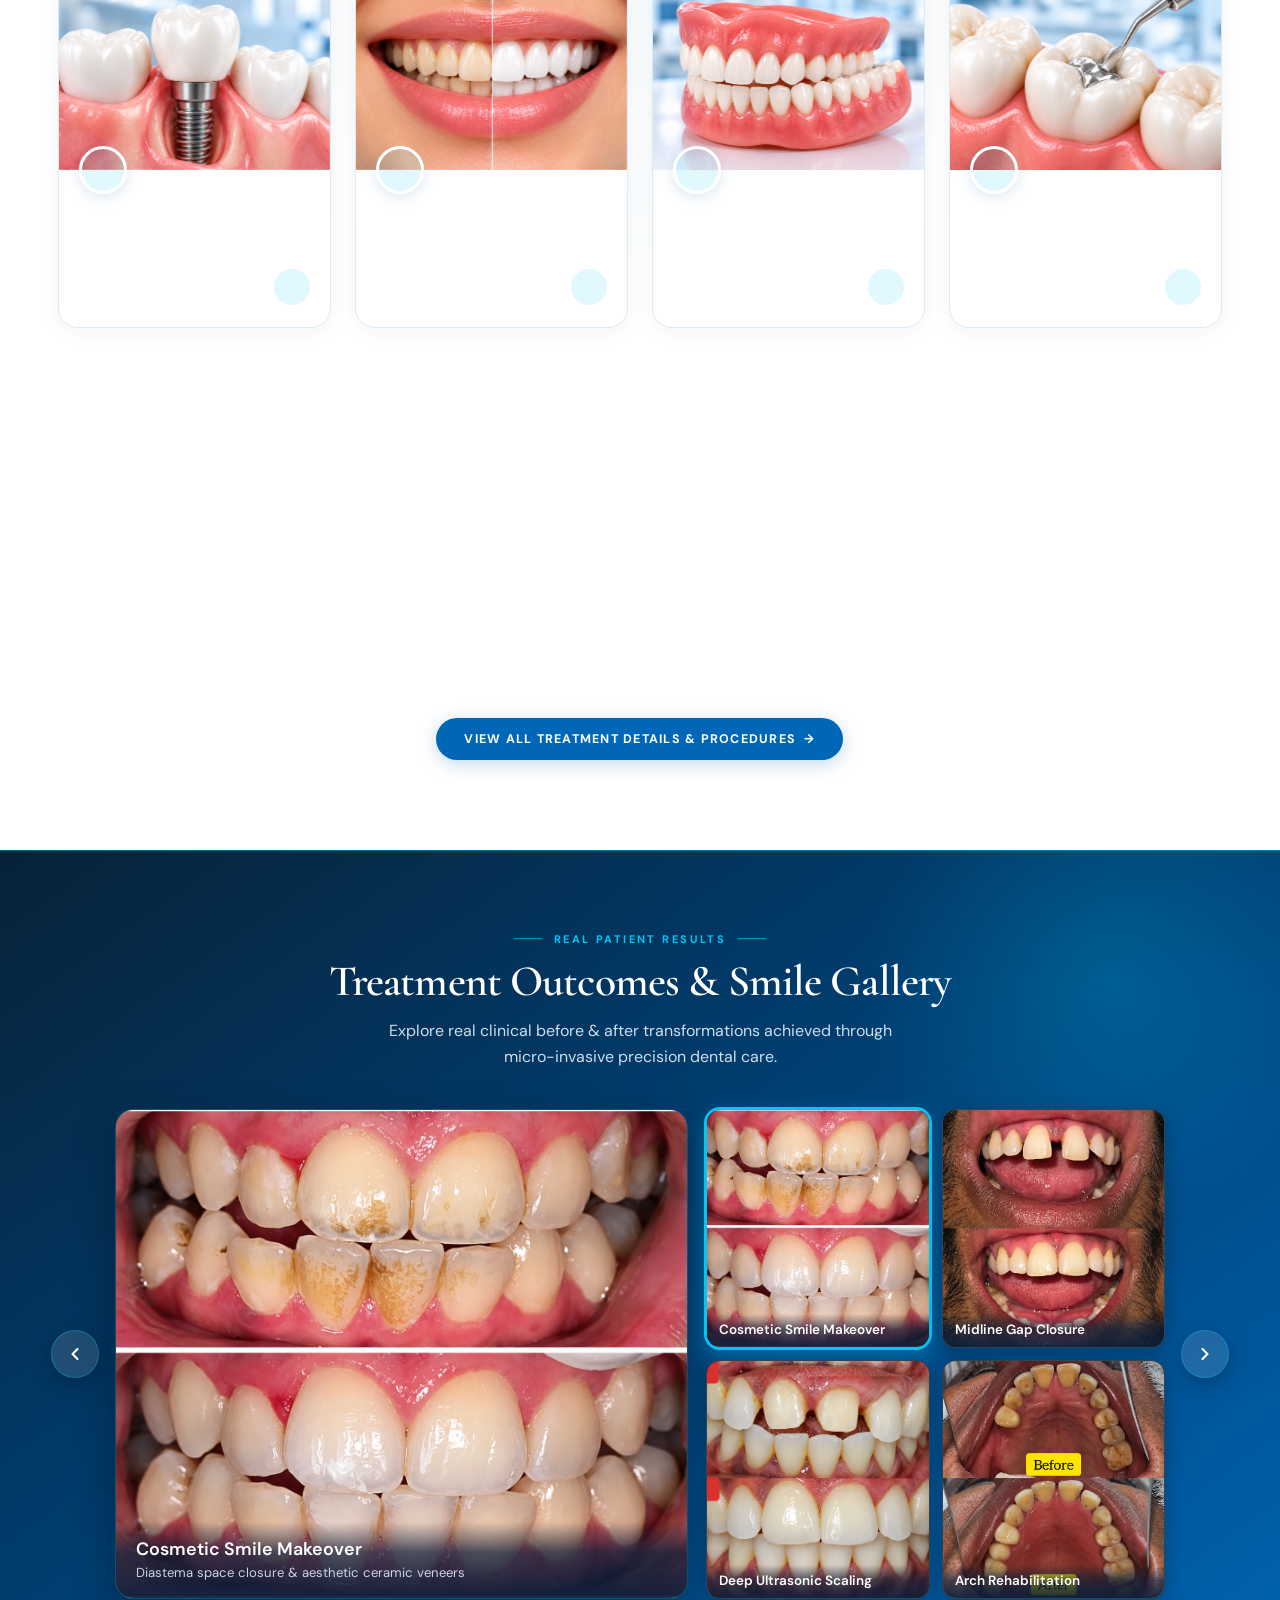
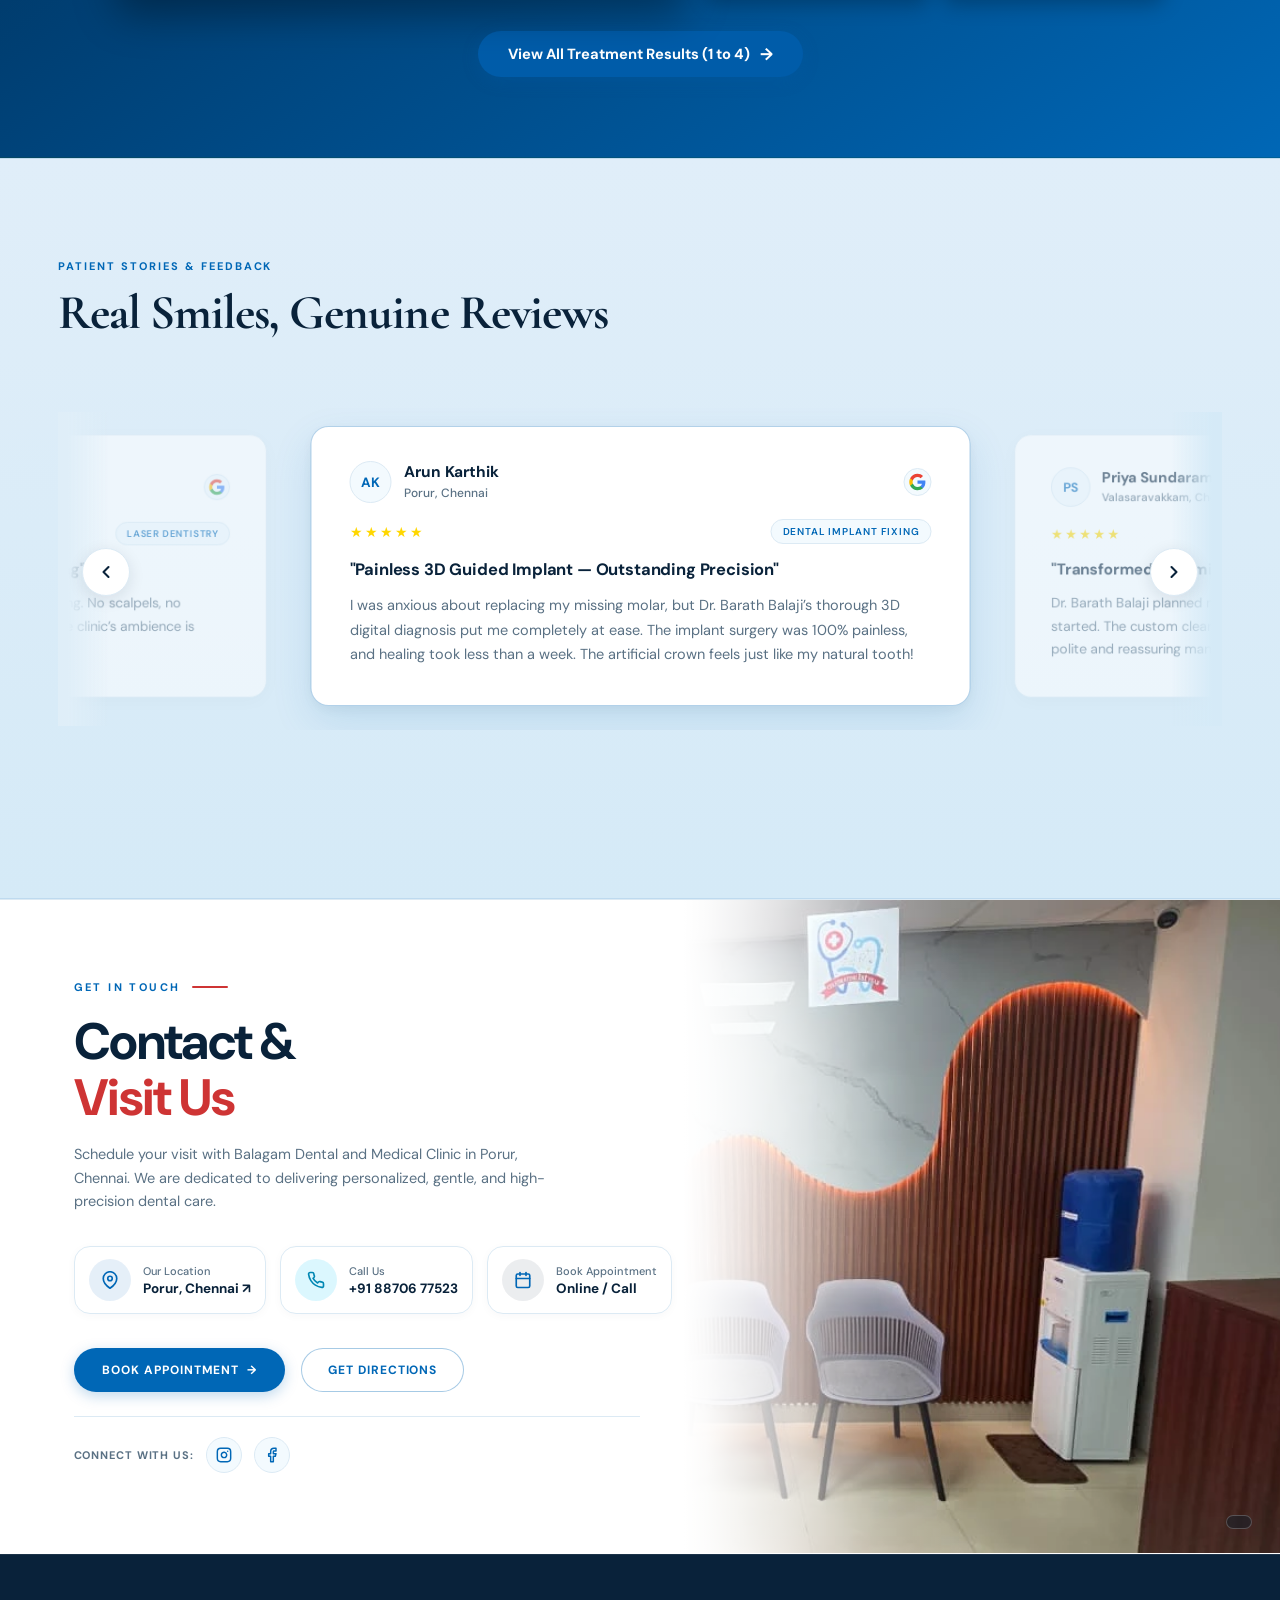
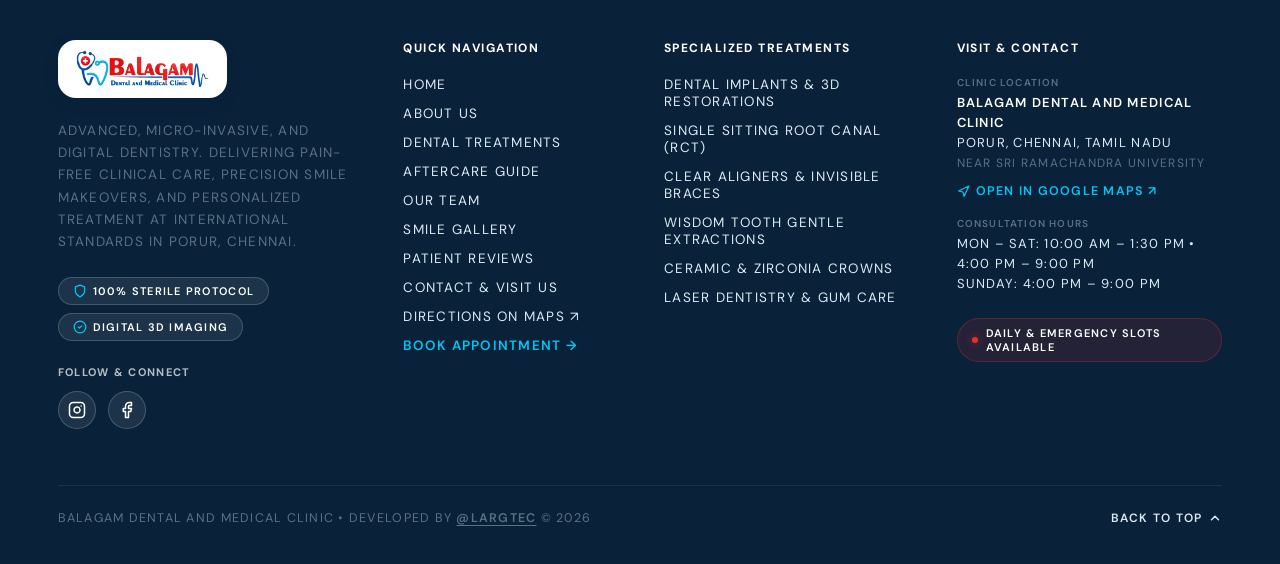
==== commit e0789eca: "feat: enhance hero section with feature badges and floating trust cards" ====
--- a/index.html
+++ b/index.html
@@ -755,6 +755,49 @@
                     </div>
                 </div>
 
+                <!-- 3 Feature Badges Row (Restored & Enhanced) -->
+                <div class="hero-features">
+                    <div class="hero-feature-item">
+                        <div class="hero-feature-icon" aria-hidden="true">
+                            <svg width="22" height="22" viewBox="0 0 24 24" fill="none" stroke="currentColor" stroke-width="2.2" stroke-linecap="round" stroke-linejoin="round">
+                                <path d="M12 2C8.5 2 6 4.5 6 8c0 4.5 2 9 3 13 1 1 2 1 3 0l1-5 1 5c1 1 2 1 3 0 1-4 3-8.5 3-13 0-3.5-3-6-7-6z"/>
+                            </svg>
+                        </div>
+                        <div class="hero-feature-text">
+                            <span class="hero-feature-title">Expert MDS Care</span>
+                            <span class="hero-feature-desc">Certified Specialists</span>
+                        </div>
+                    </div>
+
+                    <div class="hero-feature-item">
+                        <div class="hero-feature-icon" aria-hidden="true">
+                            <svg width="22" height="22" viewBox="0 0 24 24" fill="none" stroke="currentColor" stroke-width="2.2" stroke-linecap="round" stroke-linejoin="round">
+                                <path d="M12 22s8-4 8-10V5l-8-3-8 3v7c0 6 8 10 8 10z"/>
+                                <polyline points="9 12 11 14 15 10"/>
+                            </svg>
+                        </div>
+                        <div class="hero-feature-text">
+                            <span class="hero-feature-title">Modern 3D Tech</span>
+                            <span class="hero-feature-desc">Guided Surgery</span>
+                        </div>
+                    </div>
+
+                    <div class="hero-feature-item">
+                        <div class="hero-feature-icon" aria-hidden="true">
+                            <svg width="22" height="22" viewBox="0 0 24 24" fill="none" stroke="currentColor" stroke-width="2.2" stroke-linecap="round" stroke-linejoin="round">
+                                <path d="M17 21v-2a4 4 0 0 0-4-4H5a4 4 0 0 0-4 4v2"/>
+                                <circle cx="9" cy="7" r="4"/>
+                                <path d="M23 21v-2a4 4 0 0 0-3-3.87"/>
+                                <path d="M16 3.13a4 4 0 0 1 0 7.75"/>
+                            </svg>
+                        </div>
+                        <div class="hero-feature-text">
+                            <span class="hero-feature-title">Comfortable Care</span>
+                            <span class="hero-feature-desc">Painless Experience</span>
+                        </div>
+                    </div>
+                </div>
+
                 <!-- CTA Action Buttons -->
                 <div class="hero-actions">
                     <a href="#contact" class="hero-btn-dark" id="heroBtnBook" data-trigger="booking" aria-label="Book an Appointment">
@@ -776,6 +819,35 @@
 
             <!-- ── Right Column: Visual Composite & Badges ── -->
             <div class="hero-visual-wrap">
+                <!-- Floating Glass Trust Cards in Hero Open Space -->
+                <div class="hero-floating-card hero-card-rating" aria-label="Rating Highlight">
+                    <div class="hero-card-icon star-icon">
+                        <svg width="18" height="18" viewBox="0 0 24 24" fill="#FFB800" stroke="#FFB800" stroke-width="1.5">
+                            <polygon points="12 2 15.09 8.26 22 9.27 17 14.14 18.18 21.02 12 17.77 5.82 21.02 7 14.14 2 9.27 8.91 8.26 12 2"></polygon>
+                        </svg>
+                    </div>
+                    <div class="hero-card-text">
+                        <div class="hero-card-header">
+                            <span class="hero-card-score">4.9 / 5</span>
+                            <span class="hero-card-stars">★★★★★</span>
+                        </div>
+                        <span class="hero-card-label">500+ Verified Patient Reviews</span>
+                    </div>
+                </div>
+
+                <div class="hero-floating-card hero-card-stats" aria-label="Clinical Milestone">
+                    <div class="hero-card-icon verified-icon">
+                        <svg width="18" height="18" viewBox="0 0 24 24" fill="none" stroke="#00C7F4" stroke-width="2.4" stroke-linecap="round" stroke-linejoin="round">
+                            <path d="M22 11.08V12a10 10 0 1 1-5.93-9.14"></path>
+                            <polyline points="22 4 12 14.01 9 11.01"></polyline>
+                        </svg>
+                    </div>
+                    <div class="hero-card-text">
+                        <span class="hero-card-val">6,500+ Smiles</span>
+                        <span class="hero-card-label">100% Digital Guided Dentistry</span>
+                    </div>
+                </div>
+
                 <!-- Patient & Badges Composite Visual Slider -->
                 <div class="hero-image-box" id="heroImageSlider" aria-label="Hero Showcase">
                     <img
--- a/style.css
+++ b/style.css
@@ -291,8 +291,8 @@
 
 /* ── Left Column: Content ──────────────────────────────────────────────── */
 .hero-content {
-    flex: 0 1 52%;
-    max-width: 640px;
+    flex: 0 1 54%;
+    max-width: 680px;
     display: flex;
     flex-direction: column;
     z-index: 3;
@@ -318,7 +318,7 @@
     opacity: 0;
     visibility: hidden;
     transform: translateY(14px);
-    transition: opacity 0.8s cubic-bezier(0.4, 0, 0.2, 1), transform 0.8s cubic-bezier(0.4, 0, 0.2, 1), visibility 0.8s;
+    transition: opacity 0.45s cubic-bezier(0.4, 0, 0.2, 1), transform 0.45s cubic-bezier(0.4, 0, 0.2, 1), visibility 0.45s;
     pointer-events: none;
     will-change: opacity, transform;
 }
@@ -367,7 +367,7 @@
 
 .hero-eyebrow-text {
     font-family: var(--font-family);
-    font-size: 11.5px;
+    font-size: 13px;
     font-weight: 700;
     letter-spacing: 0.16em;
     text-transform: uppercase;
@@ -378,12 +378,12 @@
 /* Main Display Title: A Healthier / Brighter Smile / Begins Here. */
 .hero-title {
     font-family: var(--font-serif);
-    font-size: clamp(2.6rem, 4.6vw, 4.2rem);
+    font-size: clamp(2.85rem, 5vw, 4.65rem);
     font-weight: 700;
     line-height: 1.08;
     color: #ffffff;
     letter-spacing: -0.015em;
-    margin-bottom: 20px;
+    margin-bottom: 22px;
     opacity: 0;
     animation: heroFadeUp 0.65s 0.28s cubic-bezier(0.22, 1, 0.36, 1) forwards;
 }
@@ -444,10 +444,10 @@
 /* Subtitle description */
 .hero-desc {
     font-family: var(--font-family);
-    font-size: 14.5px;
+    font-size: 16px;
     line-height: 1.68;
     color: #cce2f7;
-    max-width: 485px;
+    max-width: 525px;
     margin-bottom: 34px;
     font-weight: 400;
     opacity: 0;
@@ -541,7 +541,7 @@
     padding: 16px 32px;
     border-radius: 9999px;
     font-family: var(--font-family);
-    font-size: 13px;
+    font-size: 13.5px;
     font-weight: 700;
     letter-spacing: 0.05em;
     text-transform: uppercase;
@@ -577,7 +577,7 @@
     backdrop-filter: blur(8px);
     -webkit-backdrop-filter: blur(8px);
     font-family: var(--font-family);
-    font-size: 13px;
+    font-size: 13.5px;
     font-weight: 700;
     letter-spacing: 0.05em;
     text-transform: uppercase;
@@ -614,6 +614,108 @@
     z-index: 2;
     opacity: 0;
     animation: heroImageReveal 0.85s 0.35s cubic-bezier(0.22, 1, 0.36, 1) forwards;
+}
+
+/* ── Floating Glass Trust Cards in Hero Center ─────────────────────────── */
+.hero-floating-card {
+    position: absolute;
+    z-index: 5;
+    display: flex;
+    align-items: center;
+    gap: 12px;
+    padding: 12px 18px;
+    border-radius: 16px;
+    background: rgba(3, 27, 58, 0.78);
+    border: 1px solid rgba(0, 199, 244, 0.35);
+    backdrop-filter: blur(14px);
+    -webkit-backdrop-filter: blur(14px);
+    box-shadow: 0 16px 36px rgba(0, 0, 0, 0.35), 0 0 20px rgba(0, 199, 244, 0.12);
+    animation: heroBadgeFloat 5s ease-in-out infinite;
+    pointer-events: none;
+    transition: transform 0.3s ease;
+}
+
+@keyframes heroBadgeFloat {
+    0%, 100% { transform: translateY(0); }
+    50%      { transform: translateY(-7px); }
+}
+
+.hero-card-rating {
+    top: 14%;
+    left: -35px;
+    animation-delay: 0s;
+}
+
+.hero-card-stats {
+    bottom: 22%;
+    left: -45px;
+    animation-delay: 2.5s;
+    border-color: rgba(239, 43, 45, 0.35);
+    box-shadow: 0 16px 36px rgba(0, 0, 0, 0.35), 0 0 20px rgba(239, 43, 45, 0.12);
+}
+
+.hero-card-icon {
+    width: 38px;
+    height: 38px;
+    border-radius: 11px;
+    display: flex;
+    align-items: center;
+    justify-content: center;
+    flex-shrink: 0;
+}
+
+.hero-card-icon.star-icon {
+    background: rgba(255, 184, 0, 0.15);
+    border: 1px solid rgba(255, 184, 0, 0.35);
+}
+
+.hero-card-icon.verified-icon {
+    background: rgba(0, 199, 244, 0.15);
+    border: 1px solid rgba(0, 199, 244, 0.35);
+}
+
+.hero-card-text {
+    display: flex;
+    flex-direction: column;
+    gap: 2px;
+}
+
+.hero-card-header {
+    display: flex;
+    align-items: center;
+    gap: 6px;
+}
+
+.hero-card-score {
+    font-family: var(--font-family);
+    font-size: 13.5px;
+    font-weight: 800;
+    color: #ffffff;
+    line-height: 1;
+}
+
+.hero-card-stars {
+    color: #FFB800;
+    font-size: 11px;
+    letter-spacing: 1px;
+    line-height: 1;
+}
+
+.hero-card-val {
+    font-family: var(--font-family);
+    font-size: 13.5px;
+    font-weight: 800;
+    color: #ffffff;
+    line-height: 1.1;
+}
+
+.hero-card-label {
+    font-family: var(--font-family);
+    font-size: 11px;
+    font-weight: 500;
+    color: #b5d5f2;
+    line-height: 1.2;
+    white-space: nowrap;
 }
 
 .hero-image-box {
@@ -630,11 +732,12 @@
 .hero-composite-img {
     grid-column: 1 / -1;
     grid-row: 1 / -1;
-    width: 100%;
+    width: auto;
+    max-width: 100%;
     max-height: min(74vh, 580px);
     height: auto;
     display: block;
-    object-fit: cover;
+    object-fit: contain;
     object-position: bottom center;
     filter: drop-shadow(0 24px 48px rgba(0, 103, 182, 0.09));
     pointer-events: none;
@@ -704,75 +807,264 @@
 }
 
 /* ── Responsive Behavior ───────────────────────────────────────────────── */
-@media (max-width: 1024px) {
+/* ── Responsive Behavior Across All Devices ───────────────────────────── */
+
+/* Intermediate Laptops & Desktops (1025px - 1366px) */
+@media (max-width: 1366px) and (min-width: 1025px) {
     .hero {
-        min-height: auto;
-        padding-top: 130px;
+        padding-top: clamp(100px, 12vh, 120px);
+    }
+    .hero-container {
+        padding: 0 clamp(20px, 3.5vw, 48px);
+        gap: clamp(20px, 2.5vw, 40px);
+    }
+    .hero-content {
+        flex: 1 1 53%;
+        max-width: 580px;
+        padding-bottom: 32px;
+    }
+    .hero-title {
+        font-size: clamp(2.4rem, 4vw, 3.6rem);
+        margin-bottom: 18px;
+    }
+    .hero-desc {
+        font-size: 15px;
+        max-width: 480px;
+        margin-bottom: 24px;
+    }
+    .hero-actions {
+        gap: 12px;
+    }
+    .hero-btn-dark {
+        padding: 13px 22px;
+        font-size: 12px;
+        letter-spacing: 0.04em;
+    }
+    .hero-btn-light {
+        padding: 12px 20px;
+        font-size: 12px;
+        letter-spacing: 0.04em;
+    }
+    .hero-visual-wrap {
+        flex: 1 1 47%;
+        max-width: 540px;
+    }
+    .hero-composite-img {
+        max-height: min(70vh, 500px);
+    }
+}
+
+/* Tablet Landscape & Small Laptops (861px - 1024px) */
+@media (max-width: 1024px) and (min-width: 861px) {
+    .hero {
+        min-height: 100vh;
+        min-height: 100svh;
+        padding-top: 96px;
+        padding-bottom: 0;
+        background-position: right 30% center;
+    }
+    .hero-container {
+        flex-direction: row;
+        align-items: flex-end;
+        justify-content: space-between;
+        padding: 0 24px;
+        gap: 20px;
+        text-align: left;
+    }
+    .hero-content {
+        flex: 1 1 54%;
+        max-width: 470px;
+        padding-bottom: 24px;
+        align-items: flex-start;
+        align-self: center;
+    }
+    .hero-eyebrow {
+        justify-content: flex-start;
+        margin-bottom: 14px;
+    }
+    .hero-eyebrow-text {
+        font-size: 11.5px;
+    }
+    .hero-title {
+        font-size: clamp(2.1rem, 3.8vw, 2.85rem);
+        line-height: 1.1;
+        margin-bottom: 14px;
+    }
+    .hero-desc {
+        font-size: 14px;
+        line-height: 1.55;
+        max-width: 430px;
+        margin-bottom: 22px;
+    }
+    .hero-actions {
+        justify-content: flex-start;
+        gap: 10px;
+    }
+    .hero-btn-dark {
+        padding: 12px 20px;
+        font-size: 11.5px;
+    }
+    .hero-btn-light {
+        padding: 11px 18px;
+        font-size: 11.5px;
+    }
+    .hero-visual-wrap {
+        flex: 1 1 46%;
+        max-width: 450px;
+        margin-top: 0;
+        align-self: flex-end;
+        align-items: flex-end;
+    }
+    .hero-composite-img {
+        max-height: min(65vh, 440px);
+        object-fit: contain;
+        object-position: bottom center;
+    }
+    .hero-foreground-leaf {
+        width: 120px;
+        left: -20px;
+        bottom: -5px;
+    }
+}
+
+/* Tablet Portrait (641px - 860px) */
+@media (max-width: 860px) and (min-width: 641px) {
+    .hero {
+        min-height: 100vh;
+        min-height: 100svh;
+        padding-top: 88px;
         padding-bottom: 0;
         background-position: center;
-        overflow: visible;
+        overflow: hidden;
     }
     .hero::before {
-        bottom: 0;
+        background: linear-gradient(180deg, rgba(2, 26, 58, 0.88) 0%, rgba(2, 26, 58, 0.65) 55%, rgba(2, 26, 58, 0.35) 100%);
     }
     .hero-container {
         flex-direction: column;
         align-items: center;
+        justify-content: space-between;
         text-align: center;
+        padding: 0 24px;
+        gap: 0;
     }
     .hero-content {
-        flex: 1 1 100%;
-        max-width: 600px;
+        flex: 0 0 auto;
+        max-width: 580px;
         align-items: center;
-        align-self: auto;
+        align-self: center;
+        padding-top: 8px;
+        padding-bottom: 16px;
     }
     .hero-eyebrow {
         justify-content: center;
+        margin-top: 4px;
+        margin-bottom: 14px;
+    }
+    .hero-eyebrow-text {
+        font-size: 12px;
+    }
+    .hero-title {
+        font-size: clamp(2.2rem, 5.2vw, 2.9rem);
+        line-height: 1.12;
+        margin-bottom: 14px;
     }
     .hero-desc {
-        max-width: 100%;
-    }
-    .hero-features {
-        justify-content: center;
+        font-size: 15px;
+        line-height: 1.6;
+        max-width: 500px;
+        margin-bottom: 22px;
     }
     .hero-actions {
         justify-content: center;
+        gap: 14px;
+        flex-wrap: wrap;
+    }
+    .hero-btn-dark {
+        padding: 13px 26px;
+        font-size: 12.5px;
+    }
+    .hero-btn-light {
+        padding: 12px 24px;
+        font-size: 12.5px;
     }
     .hero-visual-wrap {
-        flex: 1 1 100%;
-        max-width: 580px;
-        margin-top: 30px;
-        align-items: center;
+        flex: 1 1 auto;
+        width: 100%;
+        max-width: 520px;
+        margin-top: 6px;
+        align-self: center;
+        display: flex;
+        justify-content: center;
+        align-items: flex-end;
     }
     .hero-image-box {
-        align-items: center;
+        width: 100%;
+        align-items: flex-end;
+        justify-items: center;
     }
     .hero-composite-img {
-        max-height: none;
-        object-fit: cover;
-        animation: none;
+        width: auto;
+        max-width: 100%;
+        max-height: min(46vh, 420px);
+        object-fit: contain;
+        object-position: bottom center;
     }
     .hero-foreground-leaf {
         left: -10px;
-        bottom: -10px;
-        width: 130px;
-    }
-}
-
+        bottom: -5px;
+        width: 120px;
+    }
+}
+
+/* Mobile Devices (381px - 640px) */
 @media (max-width: 640px) {
     .hero {
-        padding-top: 100px;
+        min-height: 100vh;
+        min-height: 100svh;
+        padding-top: 76px;
         padding-bottom: 0;
-        overflow: visible;
+        background-position: center;
+        overflow: hidden;
     }
     .hero::before {
-        bottom: 0;
+        background: linear-gradient(180deg, rgba(2, 26, 58, 0.90) 0%, rgba(2, 26, 58, 0.70) 50%, rgba(2, 26, 58, 0.40) 100%);
+    }
+    .hero-container {
+        flex-direction: column;
+        align-items: center;
+        justify-content: space-between;
+        text-align: center;
+        padding: 0 16px;
+        gap: 0;
+    }
+    .hero-content {
+        flex: 0 0 auto;
+        width: 100%;
+        max-width: 100%;
+        align-items: center;
+        align-self: center;
+        padding-top: 6px;
+        padding-bottom: 10px;
+    }
+    .hero-eyebrow {
+        justify-content: center;
+        gap: 8px;
+        margin-top: 2px;
+        margin-bottom: 10px;
+    }
+    .hero-eyebrow-line {
+        width: 22px;
+    }
+    .hero-eyebrow-text {
+        font-size: 11px;
+        letter-spacing: 0.12em;
     }
     .hero-title {
-        font-size: clamp(2.2rem, 8.5vw, 3rem);
+        font-size: clamp(1.85rem, 7.2vw, 2.45rem);
         line-height: 1.14;
         letter-spacing: -0.01em;
-        margin-bottom: 16px;
+        margin-bottom: 10px;
     }
     .hero-title-line {
         text-shadow: 0 2px 14px rgba(0, 0, 0, 0.4);
@@ -780,52 +1072,163 @@
     .hero-title-accent {
         filter: drop-shadow(0 2px 12px rgba(139, 26, 28, 0.4));
     }
-    .hero-eyebrow-text {
-        font-size: 11px;
-        letter-spacing: 0.14em;
-    }
-    .hero-eyebrow-line {
-        width: 28px;
-    }
     .hero-desc {
-        font-size: 15px;
-        line-height: 1.72;
-        margin-bottom: 28px;
-    }
-    .hero-visual-wrap {
-        margin-top: 24px;
-    }
-    .hero-composite-img {
-        max-height: none;
-        object-fit: cover;
-        animation: none;
-        transform-origin: bottom center;
-    }
-    .hero-features {
-        flex-direction: column;
-        align-items: center;
-        gap: 14px;
-    }
-    .hero-feature-item {
-        width: 100%;
-        max-width: 260px;
-        justify-content: flex-start;
+        font-size: 14px;
+        line-height: 1.55;
+        max-width: 350px;
+        margin-bottom: 16px;
     }
     .hero-actions {
         flex-direction: column;
         width: 100%;
+        max-width: 320px;
+        gap: 8px;
+        margin: 0 auto;
     }
     .hero-btn-dark,
     .hero-btn-light {
         width: 100%;
         justify-content: center;
-        padding: 14px 24px;
+        padding: 11px 20px;
+        font-size: 12px;
+        min-height: 44px;
+    }
+    .hero-visual-wrap {
+        flex: 1 1 auto;
+        width: 100%;
+        max-width: 380px;
+        margin-top: 4px;
+        align-self: center;
+        display: flex;
+        justify-content: center;
+        align-items: flex-end;
+    }
+    .hero-image-box {
+        width: 100%;
+        align-items: flex-end;
+        justify-items: center;
+    }
+    .hero-composite-img {
+        width: auto;
+        max-width: 100%;
+        max-height: min(44vh, 340px);
+        object-fit: contain;
+        object-position: bottom center;
+        transform-origin: bottom center;
+    }
+    .hero-foreground-leaf {
+        width: 90px;
+        left: -10px;
+        bottom: 0;
+    }
+}
+
+/* Small Mobile Screens (<= 380px) */
+@media (max-width: 380px) {
+    .hero {
+        padding-top: 66px;
+    }
+    .hero-container {
+        padding: 0 12px;
+    }
+    .hero-content {
+        padding-top: 4px;
+        padding-bottom: 8px;
+    }
+    .hero-eyebrow {
+        gap: 6px;
+        margin-bottom: 8px;
+    }
+    .hero-eyebrow-line {
+        width: 18px;
+    }
+    .hero-eyebrow-text {
+        font-size: 10px;
+        letter-spacing: 0.1em;
+    }
+    .hero-title {
+        font-size: clamp(1.6rem, 7.2vw, 2rem);
+        line-height: 1.15;
+        margin-bottom: 8px;
+    }
+    .hero-desc {
+        font-size: 13px;
+        line-height: 1.48;
+        max-width: 300px;
+        margin-bottom: 12px;
+    }
+    .hero-actions {
+        max-width: 290px;
+        gap: 8px;
+    }
+    .hero-btn-dark,
+    .hero-btn-light {
+        padding: 10px 16px;
+        font-size: 11px;
+        min-height: 40px;
+    }
+    .hero-visual-wrap {
+        max-width: 310px;
+        margin-top: 2px;
+    }
+    .hero-composite-img {
+        max-height: min(40vh, 280px);
+    }
+    .hero-foreground-leaf {
+        width: 75px;
+        left: -6px;
+        bottom: 0;
+    }
+}
+
+/* Landscape Phones (Short Viewports) */
+@media (max-height: 520px) and (orientation: landscape) {
+    .hero {
+        min-height: auto;
+        padding-top: 68px;
+        padding-bottom: 20px;
+    }
+    .hero-container {
+        flex-direction: row;
+        align-items: flex-end;
+        justify-content: space-between;
+        text-align: left;
+        gap: 20px;
+    }
+    .hero-content {
+        align-items: flex-start;
+        padding-bottom: 10px;
+        max-width: 50%;
+    }
+    .hero-eyebrow {
+        justify-content: flex-start;
+        margin-bottom: 6px;
+    }
+    .hero-title {
+        font-size: clamp(1.5rem, 4vw, 2rem);
+        margin-bottom: 6px;
+    }
+    .hero-desc {
         font-size: 12.5px;
-    }
-    .hero-foreground-leaf {
-        width: 100px;
-        left: -15px;
-        bottom: -5px;
+        line-height: 1.45;
+        margin-bottom: 12px;
+    }
+    .hero-actions {
+        flex-direction: row;
+        gap: 8px;
+    }
+    .hero-btn-dark,
+    .hero-btn-light {
+        width: auto;
+        padding: 8px 14px;
+        font-size: 11px;
+        min-height: 36px;
+    }
+    .hero-visual-wrap {
+        max-width: 48%;
+    }
+    .hero-composite-img {
+        max-height: 60vh;
     }
 }
 
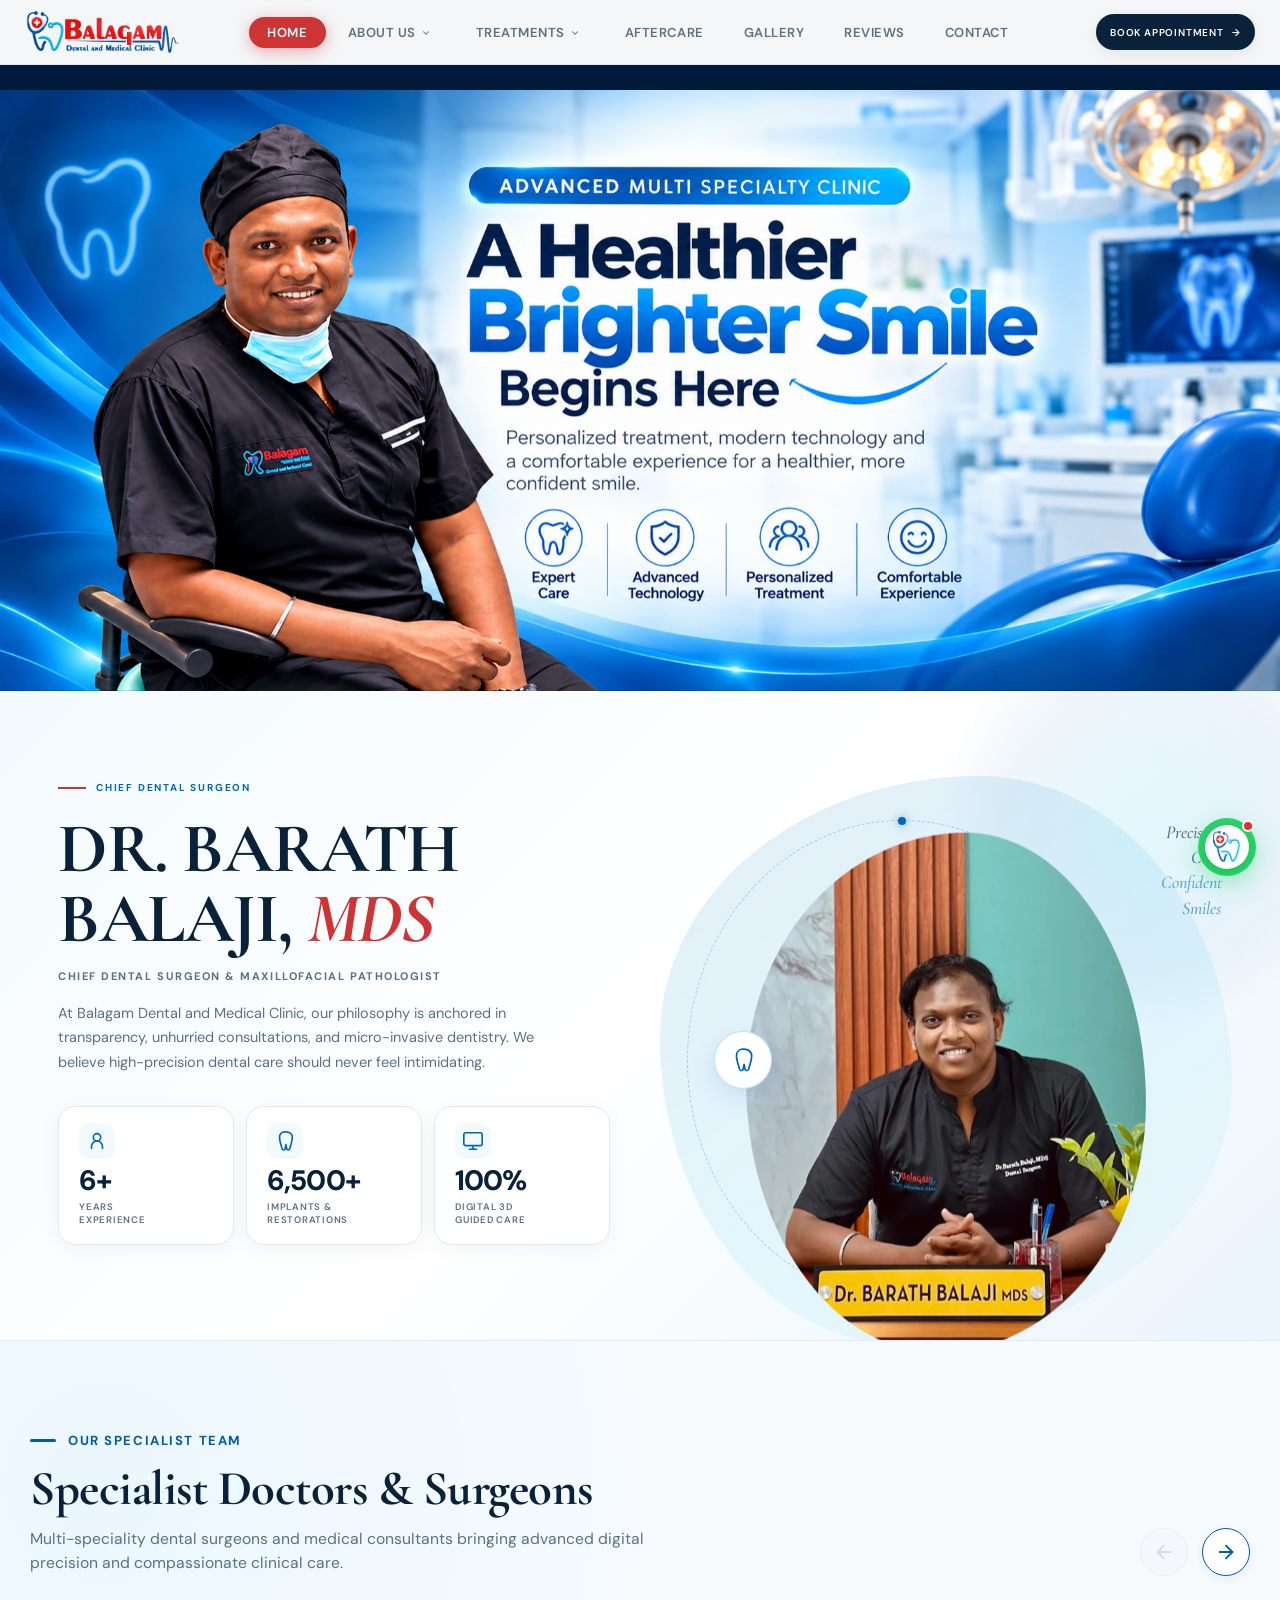
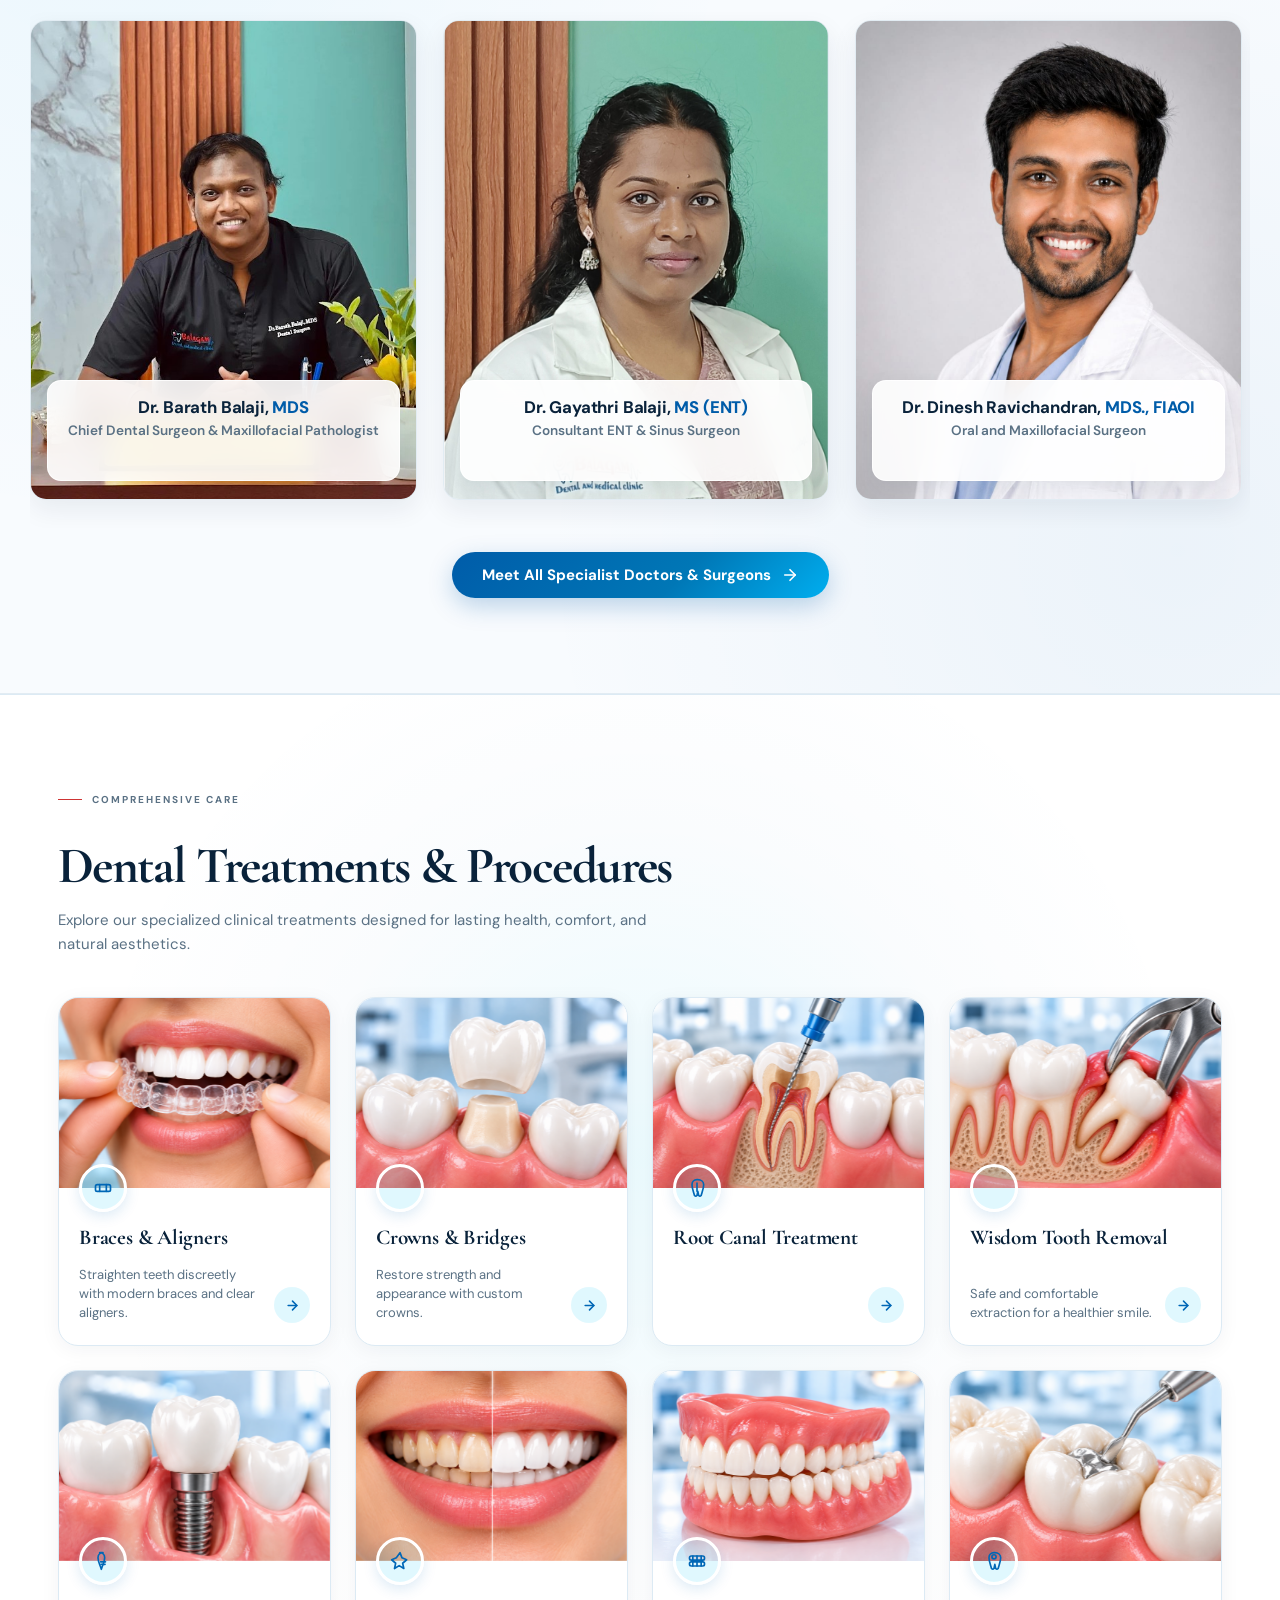
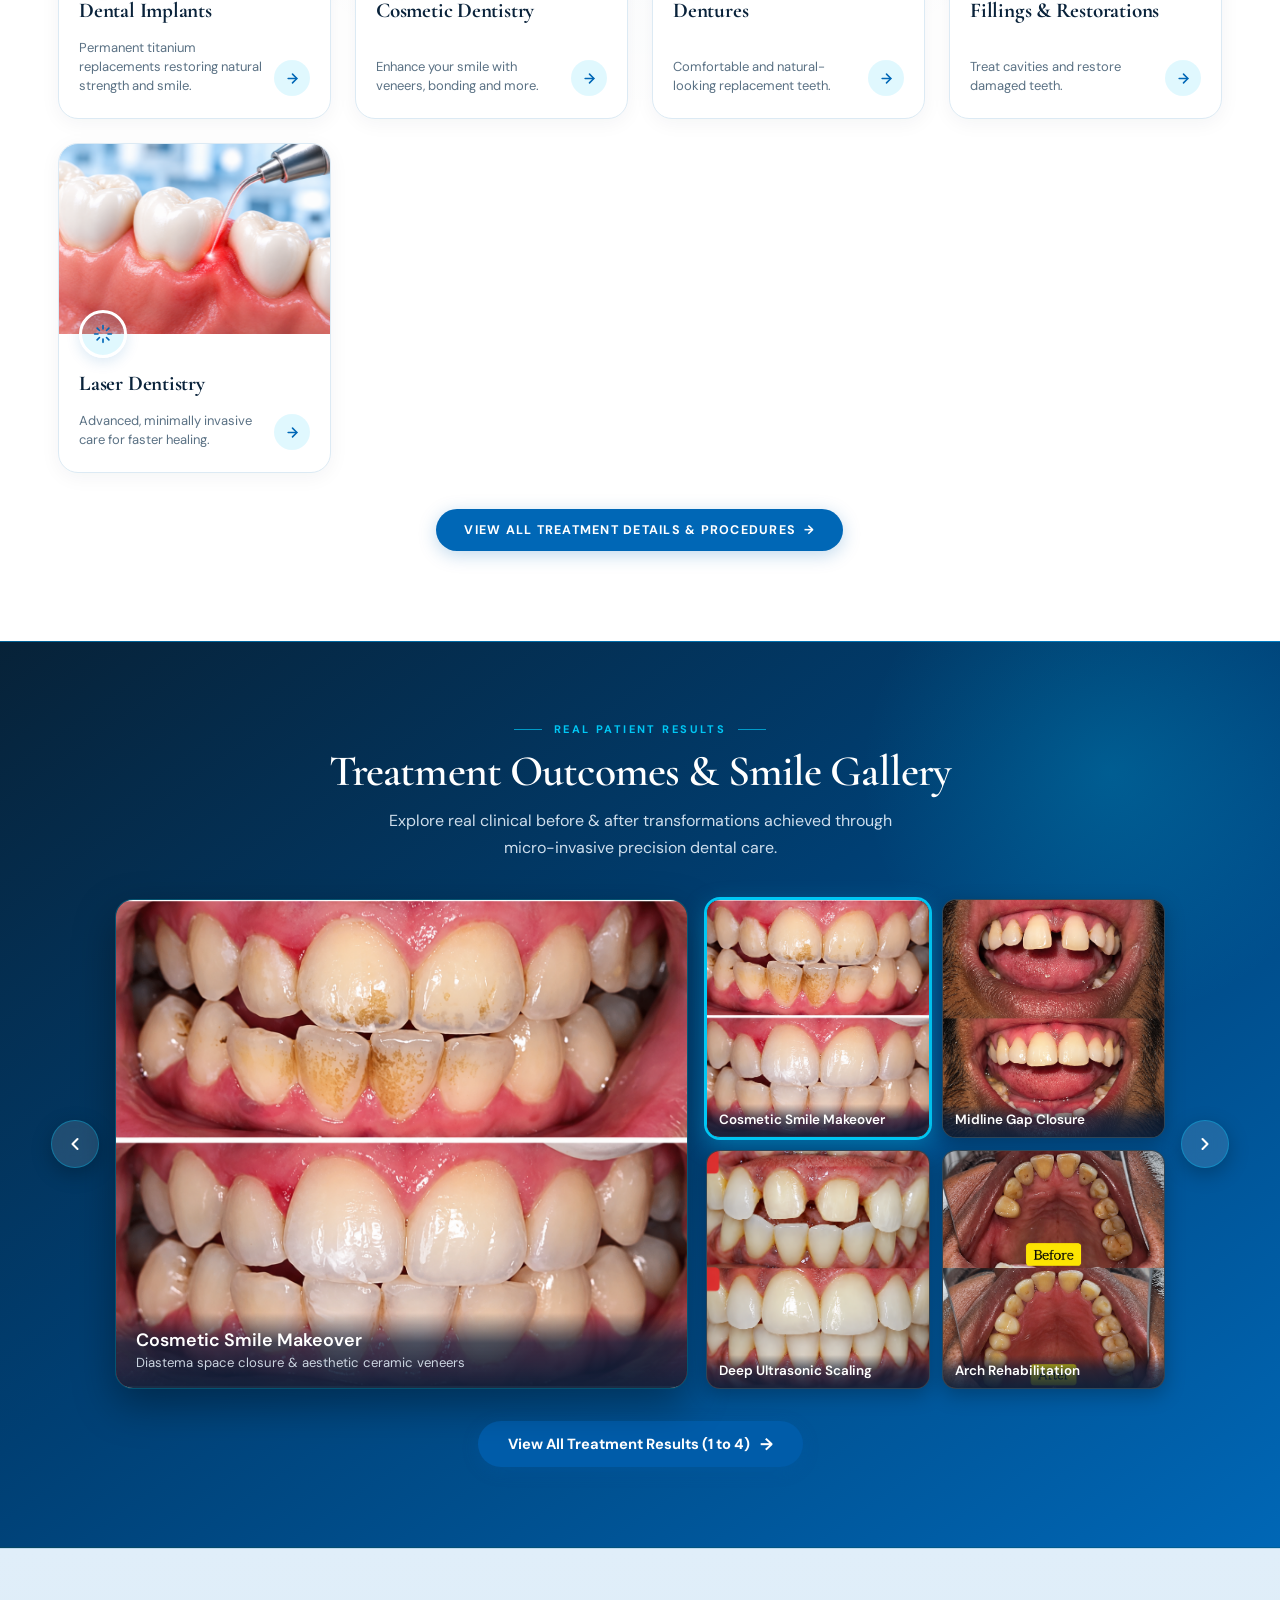
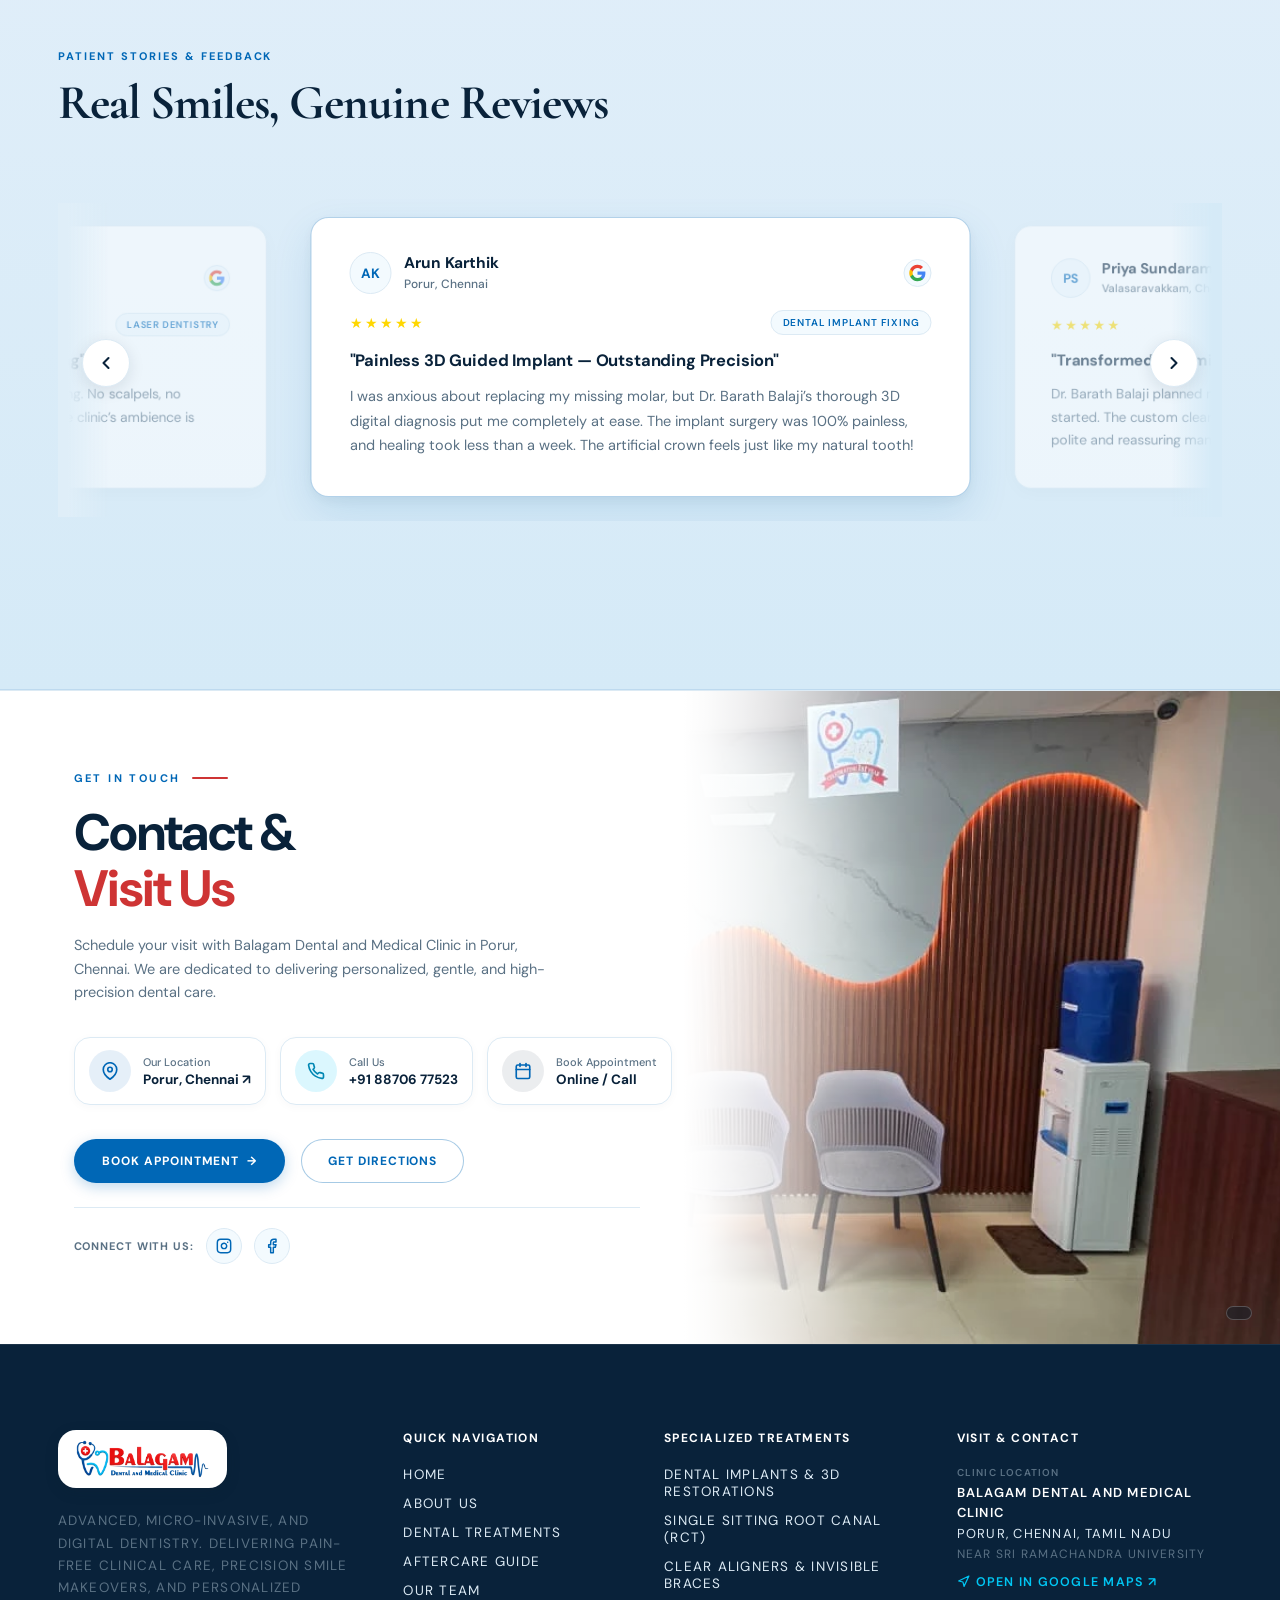
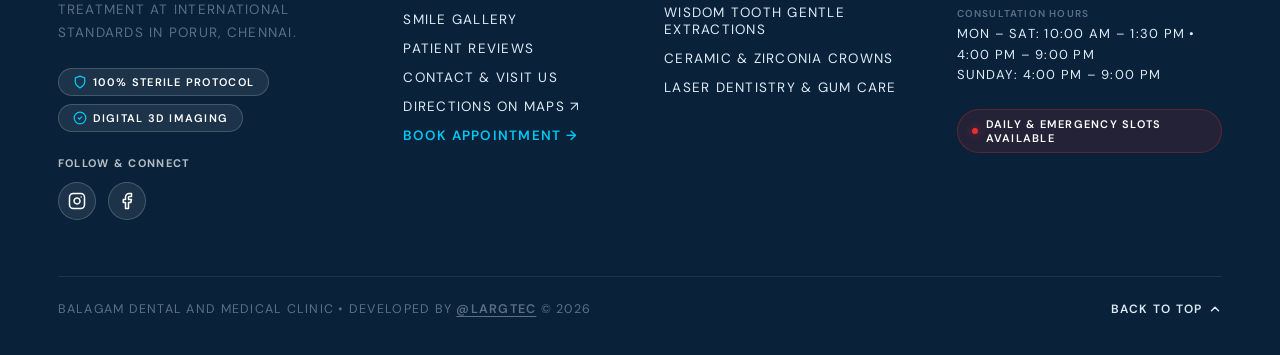
==== commit 2d37486d: "refactor: simplify hero section markup and update image assets" ====
--- a/index.html
+++ b/index.html
@@ -18,9 +18,8 @@
     <link href="https://fonts.googleapis.com/css2?family=DM+Sans:ital,opsz,wght@0,9..40,300;0,9..40,400;0,9..40,500;0,9..40,600;0,9..40,700;1,9..40,400&family=Cormorant+Garamond:ital,wght@0,400;0,500;0,600;0,700;1,400;1,600&display=swap" rel="stylesheet">
     </noscript>
 
-    <link rel="preload" as="image" href="img/herosection.png">
-    <link rel="preload" as="image" href="img/herosection-1.png">
-    <link rel="preload" as="image" href="img/herosection-2.png">
+    <link rel="preload" as="image" href="img/Banner 1.png">
+    <link rel="preload" as="image" href="img/Banner 2.png">
     <link rel="stylesheet" href="style.css">
     <link rel="stylesheet" href="team-slider.css">
 </head>
@@ -701,205 +700,9 @@
 
     <!-- HERO SECTION: ADVANCED DENTAL & IMPLANT CENTRE (EXACT REFERENCE DESIGN) -->
     <section class="hero" id="home" aria-label="Balagam Dental and Medical Clinic">
-        <div class="hero-container">
-
-            <!-- ── Left Column: Content & CTAs ── -->
-            <div class="hero-content">
-                <div class="hero-text-slider" id="heroTextSlider" aria-live="polite">
-                    <!-- Slide 1 Content: General & Preventive Dentistry -->
-                    <div class="hero-text-slide is-active" data-index="0" aria-hidden="false">
-                        <div class="hero-eyebrow">
-                            <span class="hero-eyebrow-line" aria-hidden="true"></span>
-                            <span class="hero-eyebrow-text">ADVANCED MULTI SPECIALTY CLINIC</span>
-                        </div>
-                        <h1 class="hero-title">
-                            <span class="hero-title-line">A Healthier</span>
-                            <em class="hero-title-accent">Brighter Smile</em>
-                            <span class="hero-title-line">Begins Here<span class="hero-title-dot" aria-hidden="true"></span></span>
-                        </h1>
-                        <p class="hero-desc">
-                            Personalized treatment, modern technology and a comfortable experience for a healthier, more confident smile.
-                        </p>
-                    </div>
-
-                    <!-- Slide 2 Content: Digital Orthodontics & Clear Aligners -->
-                    <div class="hero-text-slide" data-index="1" aria-hidden="true">
-                        <div class="hero-eyebrow">
-                            <span class="hero-eyebrow-line" aria-hidden="true"></span>
-                            <span class="hero-eyebrow-text">DIGITAL ORTHODONTICS &amp; ALIGNERS</span>
-                        </div>
-                        <div class="hero-title" role="heading" aria-level="2">
-                            <span class="hero-title-line">Invisible Braces &amp;</span>
-                            <em class="hero-title-accent">Clear Aligners</em>
-                            <span class="hero-title-line">For Perfect Smiles<span class="hero-title-dot" aria-hidden="true"></span></span>
-                        </div>
-                        <p class="hero-desc">
-                            Straighten your teeth discreetly with customized clear aligners. Removable, comfortable, and digitally planned for precision results.
-                        </p>
-                    </div>
-
-                    <!-- Slide 3 Content: Modern Implants & Expert Consultation -->
-                    <div class="hero-text-slide" data-index="2" aria-hidden="true">
-                        <div class="hero-eyebrow">
-                            <span class="hero-eyebrow-line" aria-hidden="true"></span>
-                            <span class="hero-eyebrow-text">ADVANCED IMPLANT &amp; SURGICAL CENTRE</span>
-                        </div>
-                        <div class="hero-title" role="heading" aria-level="2">
-                            <span class="hero-title-line">Permanent Implants &amp;</span>
-                            <em class="hero-title-accent">Expert Care</em>
-                            <span class="hero-title-line">Lifetime Confidence<span class="hero-title-dot" aria-hidden="true"></span></span>
-                        </div>
-                        <p class="hero-desc">
-                            State-of-the-art 3D diagnostics, painless guided implant surgery, and personalized dental care by senior MDS specialists.
-                        </p>
-                    </div>
-                </div>
-
-                <!-- 3 Feature Badges Row (Restored & Enhanced) -->
-                <div class="hero-features">
-                    <div class="hero-feature-item">
-                        <div class="hero-feature-icon" aria-hidden="true">
-                            <svg width="22" height="22" viewBox="0 0 24 24" fill="none" stroke="currentColor" stroke-width="2.2" stroke-linecap="round" stroke-linejoin="round">
-                                <path d="M12 2C8.5 2 6 4.5 6 8c0 4.5 2 9 3 13 1 1 2 1 3 0l1-5 1 5c1 1 2 1 3 0 1-4 3-8.5 3-13 0-3.5-3-6-7-6z"/>
-                            </svg>
-                        </div>
-                        <div class="hero-feature-text">
-                            <span class="hero-feature-title">Expert MDS Care</span>
-                            <span class="hero-feature-desc">Certified Specialists</span>
-                        </div>
-                    </div>
-
-                    <div class="hero-feature-item">
-                        <div class="hero-feature-icon" aria-hidden="true">
-                            <svg width="22" height="22" viewBox="0 0 24 24" fill="none" stroke="currentColor" stroke-width="2.2" stroke-linecap="round" stroke-linejoin="round">
-                                <path d="M12 22s8-4 8-10V5l-8-3-8 3v7c0 6 8 10 8 10z"/>
-                                <polyline points="9 12 11 14 15 10"/>
-                            </svg>
-                        </div>
-                        <div class="hero-feature-text">
-                            <span class="hero-feature-title">Modern 3D Tech</span>
-                            <span class="hero-feature-desc">Guided Surgery</span>
-                        </div>
-                    </div>
-
-                    <div class="hero-feature-item">
-                        <div class="hero-feature-icon" aria-hidden="true">
-                            <svg width="22" height="22" viewBox="0 0 24 24" fill="none" stroke="currentColor" stroke-width="2.2" stroke-linecap="round" stroke-linejoin="round">
-                                <path d="M17 21v-2a4 4 0 0 0-4-4H5a4 4 0 0 0-4 4v2"/>
-                                <circle cx="9" cy="7" r="4"/>
-                                <path d="M23 21v-2a4 4 0 0 0-3-3.87"/>
-                                <path d="M16 3.13a4 4 0 0 1 0 7.75"/>
-                            </svg>
-                        </div>
-                        <div class="hero-feature-text">
-                            <span class="hero-feature-title">Comfortable Care</span>
-                            <span class="hero-feature-desc">Painless Experience</span>
-                        </div>
-                    </div>
-                </div>
-
-                <!-- CTA Action Buttons -->
-                <div class="hero-actions">
-                    <a href="#contact" class="hero-btn-dark" id="heroBtnBook" data-trigger="booking" aria-label="Book an Appointment">
-                        <span>BOOK AN APPOINTMENT</span>
-                        <svg class="hero-btn-icon" width="16" height="16" viewBox="0 0 24 24" fill="none" stroke="currentColor" stroke-width="2.5" stroke-linecap="round" stroke-linejoin="round" aria-hidden="true">
-                            <line x1="5" y1="12" x2="19" y2="12"></line>
-                            <polyline points="12 5 19 12 12 19"></polyline>
-                        </svg>
-                    </a>
-                    <a href="treatments.html" class="hero-btn-light" id="heroBtnTreatments" aria-label="Explore Treatments">
-                        <span>EXPLORE TREATMENTS</span>
-                        <svg class="hero-btn-icon" width="16" height="16" viewBox="0 0 24 24" fill="none" stroke="currentColor" stroke-width="2.5" stroke-linecap="round" stroke-linejoin="round" aria-hidden="true">
-                            <line x1="12" y1="5" x2="12" y2="19"></line>
-                            <polyline points="19 12 12 19 5 12"></polyline>
-                        </svg>
-                    </a>
-                </div>
-            </div>
-
-            <!-- ── Right Column: Visual Composite & Badges ── -->
-            <div class="hero-visual-wrap">
-                <!-- Floating Glass Trust Cards in Hero Open Space -->
-                <div class="hero-floating-card hero-card-rating" aria-label="Rating Highlight">
-                    <div class="hero-card-icon star-icon">
-                        <svg width="18" height="18" viewBox="0 0 24 24" fill="#FFB800" stroke="#FFB800" stroke-width="1.5">
-                            <polygon points="12 2 15.09 8.26 22 9.27 17 14.14 18.18 21.02 12 17.77 5.82 21.02 7 14.14 2 9.27 8.91 8.26 12 2"></polygon>
-                        </svg>
-                    </div>
-                    <div class="hero-card-text">
-                        <div class="hero-card-header">
-                            <span class="hero-card-score">4.9 / 5</span>
-                            <span class="hero-card-stars">★★★★★</span>
-                        </div>
-                        <span class="hero-card-label">500+ Verified Patient Reviews</span>
-                    </div>
-                </div>
-
-                <div class="hero-floating-card hero-card-stats" aria-label="Clinical Milestone">
-                    <div class="hero-card-icon verified-icon">
-                        <svg width="18" height="18" viewBox="0 0 24 24" fill="none" stroke="#00C7F4" stroke-width="2.4" stroke-linecap="round" stroke-linejoin="round">
-                            <path d="M22 11.08V12a10 10 0 1 1-5.93-9.14"></path>
-                            <polyline points="22 4 12 14.01 9 11.01"></polyline>
-                        </svg>
-                    </div>
-                    <div class="hero-card-text">
-                        <span class="hero-card-val">6,500+ Smiles</span>
-                        <span class="hero-card-label">100% Digital Guided Dentistry</span>
-                    </div>
-                </div>
-
-                <!-- Patient & Badges Composite Visual Slider -->
-                <div class="hero-image-box" id="heroImageSlider" aria-label="Hero Showcase">
-                    <img
-                        src="img/herosection.png"
-                        alt="Dr. Barath Balaji MDS - Senior Consultant Dental Surgeon &amp; Implantologist"
-                        class="hero-composite-img hero-slide is-active"
-                        loading="eager"
-                        fetchpriority="high"
-                        decoding="async"
-                    >
-                    <img
-                        src="img/herosection-1.png"
-                        alt="Balagam Dental &amp; Medical Clinic - Advanced Dentistry"
-                        class="hero-composite-img hero-slide hero-slide-aligner"
-                        loading="eager"
-                        decoding="async"
-                    >
-                    <img
-                        src="img/herosection-2.png"
-                        alt="Balagam Dental &amp; Medical Clinic - Modern Implant Centre"
-                        class="hero-composite-img hero-slide hero-slide-clinic"
-                        loading="eager"
-                        decoding="async"
-                    >
-                </div>
-
-                <!-- Soft blurred foreground green leaf accent -->
-                <div class="hero-foreground-leaf" aria-hidden="true">
-                    <svg viewBox="0 0 180 220" fill="none" xmlns="http://www.w3.org/2000/svg">
-                        <path d="M30 200 C50 150 85 105 135 60 C145 50 160 32 165 15 C147 24 125 42 102 68 C78 95 44 152 30 200 Z" fill="url(#heroLeafG1)"/>
-                        <path d="M65 160 C90 132 122 114 162 100 C148 95 125 100 102 113 C80 126 69 146 65 160 Z" fill="url(#heroLeafG2)"/>
-                        <path d="M50 185 C62 158 75 140 102 126 C93 126 80 135 67 152 C58 166 52 180 50 185 Z" fill="url(#heroLeafG3)"/>
-                        <path d="M22 210 Q78 125 152 32" stroke="#2d5526" stroke-width="2" stroke-linecap="round"/>
-                        <defs>
-                            <linearGradient id="heroLeafG1" x1="30" y1="200" x2="165" y2="15" gradientUnits="userSpaceOnUse">
-                                <stop stop-color="#3d6c32" stop-opacity="0.95"/>
-                                <stop offset="0.6" stop-color="#5d9847" stop-opacity="0.90"/>
-                                <stop offset="1" stop-color="#84be6e" stop-opacity="0.82"/>
-                            </linearGradient>
-                            <linearGradient id="heroLeafG2" x1="65" y1="160" x2="162" y2="100" gradientUnits="userSpaceOnUse">
-                                <stop stop-color="#305826" stop-opacity="0.92"/>
-                                <stop offset="1" stop-color="#6fa856" stop-opacity="0.78"/>
-                            </linearGradient>
-                            <linearGradient id="heroLeafG3" x1="50" y1="185" x2="102" y2="126" gradientUnits="userSpaceOnUse">
-                                <stop stop-color="#467637" stop-opacity="0.88"/>
-                                <stop offset="1" stop-color="#76b15f" stop-opacity="0.68"/>
-                            </linearGradient>
-                        </defs>
-                    </svg>
-                </div>
-            </div>
-
+        <div class="hero-banner-layer" id="heroBannerLayer">
+            <img src="img/Banner 1.png" alt="Balagam Dental and Medical Clinic - Advanced Multi Specialty Dental Care" class="hero-banner is-active" data-index="0" loading="eager" fetchpriority="high" decoding="async">
+            <img src="img/Banner 2.png" alt="Balagam Dental and Medical Clinic - Digital Orthodontics & Clear Aligners" class="hero-banner" data-index="1" loading="eager" decoding="async">
         </div>
     </section>
     <!-- PREMIUM DOCTOR PROFILE SECTION -->
--- a/style.css
+++ b/style.css
@@ -239,996 +239,72 @@
 }
 
 /* ==========================================================================
-   HERO SECTION — CINEMATIC CLINIC DESIGN (Hero Section bg.png)
+   HERO SECTION — Full-Width Banner Slider (No Crop, No Distortion)
    ========================================================================== */
 
-/* ── Section wrapper ────────────────────────────────────────────────────── */
 .hero {
     position: relative;
     width: 100%;
-    min-height: 100vh;
-    min-height: 100svh;
-    display: flex;
-    flex-direction: column;
-    justify-content: flex-start;
-    align-items: center;
     background-color: #021a3a;
-    background-image: url('img/Hero Section bg.png');
-    background-repeat: no-repeat;
-    background-position: right center;
-    background-size: cover;
     overflow: hidden;
-    padding-top: 140px;
-    padding-bottom: 0;
     box-sizing: border-box;
-    isolation: isolate;
-}
-
-/* Cinematic readability gradient overlay for left-hand text */
-.hero::before {
-    content: '';
-    position: absolute;
-    inset: 0;
-    background: linear-gradient(90deg, rgba(2, 26, 58, 0.85) 0%, rgba(2, 26, 58, 0.55) 50%, rgba(2, 26, 58, 0.10) 100%);
-    z-index: 1;
-    pointer-events: none;
-}
-
-/* ── Container ─────────────────────────────────────────────────────────── */
-.hero-container {
-    width: 100%;
-    max-width: 1440px;
-    flex: 1;
-    margin: 0 auto;
-    padding: 0 clamp(20px, 4.5vw, 64px);
-    display: flex;
-    align-items: flex-end;
-    justify-content: space-between;
-    gap: clamp(24px, 4vw, 56px);
-    position: relative;
-    z-index: 2;
-}
-
-/* ── Left Column: Content ──────────────────────────────────────────────── */
-.hero-content {
-    flex: 0 1 54%;
-    max-width: 680px;
-    display: flex;
-    flex-direction: column;
-    z-index: 3;
-    padding-top: 15px;
-    padding-bottom: 52px;
-    align-self: center;
-}
-
-/* ── Hero Text Slider (Synchronized with Image Slider) ── */
-.hero-text-slider {
+    padding-top: 90px;
+}
+
+.hero-banner-layer {
     position: relative;
     width: 100%;
-    display: grid;
-    grid-template-columns: 1fr;
-    grid-template-rows: 1fr;
-    align-items: start;
-}
-
-.hero-text-slide {
-    grid-column: 1 / -1;
-    grid-row: 1 / -1;
+    overflow: hidden;
+}
+
+.hero-banner:first-child {
     width: 100%;
-    opacity: 0;
-    visibility: hidden;
-    transform: translateY(14px);
-    transition: opacity 0.45s cubic-bezier(0.4, 0, 0.2, 1), transform 0.45s cubic-bezier(0.4, 0, 0.2, 1), visibility 0.45s;
-    pointer-events: none;
-    will-change: opacity, transform;
-}
-
-.hero-text-slide.is-active {
-    opacity: 1;
-    visibility: visible;
-    transform: translateY(0);
-    pointer-events: auto;
-    z-index: 2;
-}
-
-.hero-text-slide:not(:first-child) .hero-eyebrow,
-.hero-text-slide:not(:first-child) .hero-title,
-.hero-text-slide:not(:first-child) .hero-desc {
-    opacity: 1;
-    animation: none;
-}
-
-@media (prefers-reduced-motion: reduce) {
-    .hero-text-slide {
-        transition: opacity 0.4s ease, visibility 0.4s ease;
-        transform: none !important;
-    }
-}
-
-/* Eyebrow: — ADVANCED DENTAL & IMPLANT CENTRE */
-.hero-eyebrow {
-    display: inline-flex;
-    align-items: center;
-    gap: 12px;
-    margin-top: 10px;
-    margin-bottom: 22px;
-    opacity: 0;
-    animation: heroFadeUp 0.6s 0.15s cubic-bezier(0.22, 1, 0.36, 1) forwards;
-}
-
-.hero-eyebrow-line {
-    width: 32px;
-    height: 2px;
-    background: #00C7F4;
-    border-radius: 2px;
-    flex-shrink: 0;
-    box-shadow: 0 0 8px rgba(0, 199, 244, 0.6);
-}
-
-.hero-eyebrow-text {
-    font-family: var(--font-family);
-    font-size: 13px;
-    font-weight: 700;
-    letter-spacing: 0.16em;
-    text-transform: uppercase;
-    color: #00C7F4;
-    line-height: 1;
-}
-
-/* Main Display Title: A Healthier / Brighter Smile / Begins Here. */
-.hero-title {
-    font-family: var(--font-serif);
-    font-size: clamp(2.85rem, 5vw, 4.65rem);
-    font-weight: 700;
-    line-height: 1.08;
-    color: #ffffff;
-    letter-spacing: -0.015em;
-    margin-bottom: 22px;
-    opacity: 0;
-    animation: heroFadeUp 0.65s 0.28s cubic-bezier(0.22, 1, 0.36, 1) forwards;
-}
-
-.hero-title-line {
-    display: block;
-    color: #ffffff;
-    text-shadow: 0 2px 12px rgba(0, 0, 0, 0.35);
-}
-
-.hero-title-accent {
-    display: block;
-    font-family: var(--font-serif);
-    font-style: italic;
-    font-weight: 700;
-    --ink: #F47071;
-    --ink-2: #8B1A1C;
-    --ink-3: #F47071;
-    background: linear-gradient(
-        90deg,
-        var(--ink) 0%,
-        var(--ink-2) 25%,
-        var(--ink-3) 50%,
-        var(--ink-2) 75%,
-        var(--ink) 100%
-    );
-    background-size: 300% 100%;
-    -webkit-background-clip: text;
-    background-clip: text;
-    -webkit-text-fill-color: transparent;
-    animation: borealis 7s ease-in-out infinite;
-    filter: drop-shadow(0 2px 10px rgba(139, 26, 28, 0.35));
-}
-
-@keyframes borealis {
-    0%, 100% { background-position: 0% 50%; }
-    50%      { background-position: 100% 50%; }
-}
-
-@media (prefers-reduced-motion: reduce) {
-    .hero-title-accent {
-        animation: none;
-        background-size: 100% 100%;
-    }
-}
-
-.hero-title-dot {
-    display: inline-block;
-    width: 8px;
-    height: 8px;
-    background: #EF2B2D;
-    border-radius: 50%;
-    margin-left: 4px;
-    vertical-align: super;
-    box-shadow: 0 0 10px rgba(239, 43, 45, 0.6);
-}
-
-/* Subtitle description */
-.hero-desc {
-    font-family: var(--font-family);
-    font-size: 16px;
-    line-height: 1.68;
-    color: #cce2f7;
-    max-width: 525px;
-    margin-bottom: 34px;
-    font-weight: 400;
-    opacity: 0;
-    animation: heroFadeUp 0.65s 0.40s cubic-bezier(0.22, 1, 0.36, 1) forwards;
-}
-
-/* ── 3 Feature items in a row ─────────────────────────────────────────── */
-.hero-features {
-    display: flex;
-    align-items: center;
-    gap: clamp(16px, 2.4vw, 28px);
-    margin-bottom: 38px;
-    flex-wrap: wrap;
-    opacity: 0;
-    animation: heroFadeUp 0.65s 0.52s cubic-bezier(0.22, 1, 0.36, 1) forwards;
-}
-
-.hero-feature-item {
-    display: flex;
-    align-items: center;
-    gap: 12px;
-    transition: transform 0.25s ease;
-}
-
-.hero-feature-item:hover {
-    transform: translateY(-2px);
-}
-
-.hero-feature-icon {
-    width: 46px;
-    height: 46px;
-    border-radius: 13px;
-    background: rgba(255, 255, 255, 0.08);
-    border: 1px solid rgba(239, 43, 45, 0.28);
-    backdrop-filter: blur(8px);
-    -webkit-backdrop-filter: blur(8px);
-    display: flex;
-    align-items: center;
-    justify-content: center;
-    color: #EF2B2D;
-    flex-shrink: 0;
-    box-shadow: 0 4px 16px rgba(0, 0, 0, 0.20);
-    transition: all 0.25s ease;
-}
-
-.hero-feature-item:hover .hero-feature-icon {
-    background: rgba(239, 43, 45, 0.22);
-    border-color: #EF2B2D;
-    box-shadow: 0 6px 20px rgba(239, 43, 45, 0.35);
-    color: #ffffff;
-}
-
-.hero-feature-text {
-    display: flex;
-    flex-direction: column;
-    gap: 2px;
-}
-
-.hero-feature-title {
-    font-family: var(--font-family);
-    font-size: 12px;
-    font-weight: 700;
-    color: #ffffff;
-    line-height: 1.25;
-}
-
-.hero-feature-desc {
-    font-family: var(--font-family);
-    font-size: 11px;
-    font-weight: 500;
-    color: #a4caec;
-    line-height: 1.25;
-}
-
-/* ── Action buttons row ────────────────────────────────────────────────── */
-.hero-actions {
-    display: flex;
-    align-items: center;
-    gap: 16px;
-    flex-wrap: wrap;
-    opacity: 0;
-    animation: heroFadeUp 0.65s 0.64s cubic-bezier(0.22, 1, 0.36, 1) forwards;
-}
-
-.hero-btn-dark {
-    display: inline-flex;
-    align-items: center;
-    gap: 12px;
-    background: #EF2B2D;
-    color: #ffffff;
-    padding: 16px 32px;
-    border-radius: 9999px;
-    font-family: var(--font-family);
-    font-size: 13.5px;
-    font-weight: 700;
-    letter-spacing: 0.05em;
-    text-transform: uppercase;
-    text-decoration: none;
-    box-shadow: 0 8px 24px rgba(239, 43, 45, 0.35);
-    transition: all 0.25s cubic-bezier(0.2, 0.8, 0.2, 1);
-}
-
-.hero-btn-dark:hover {
-    background: linear-gradient(135deg, #0067B6 0%, #009ce4 100%);
-    box-shadow: 0 10px 28px rgba(0, 103, 182, 0.40);
-    transform: translateY(-2px);
-    color: #ffffff;
-}
-
-.hero-btn-dark .hero-btn-icon {
-    transition: transform 0.25s ease;
-}
-
-.hero-btn-dark:hover .hero-btn-icon {
-    transform: translateX(4px);
-}
-
-.hero-btn-light {
-    display: inline-flex;
-    align-items: center;
-    gap: 10px;
-    background: rgba(255, 255, 255, 0.12);
-    color: #ffffff;
-    padding: 15px 30px;
-    border-radius: 9999px;
-    border: 1.5px solid rgba(255, 255, 255, 0.35);
-    backdrop-filter: blur(8px);
-    -webkit-backdrop-filter: blur(8px);
-    font-family: var(--font-family);
-    font-size: 13.5px;
-    font-weight: 700;
-    letter-spacing: 0.05em;
-    text-transform: uppercase;
-    text-decoration: none;
-    box-shadow: 0 4px 16px rgba(0, 0, 0, 0.15);
-    transition: all 0.25s cubic-bezier(0.2, 0.8, 0.2, 1);
-}
-
-.hero-btn-light:hover {
-    border-color: #EF2B2D;
-    color: #EF2B2D;
-    background: rgba(239, 43, 45, 0.10);
-    box-shadow: 0 8px 22px rgba(239, 43, 45, 0.20);
-    transform: translateY(-2px);
-}
-
-.hero-btn-light .hero-btn-icon {
-    transition: transform 0.25s ease;
-}
-
-.hero-btn-light:hover .hero-btn-icon {
-    transform: translateY(3px);
-}
-
-/* ── Right Column: Visual Composite & Badges ───────────────────────────── */
-.hero-visual-wrap {
-    flex: 0 1 48%;
-    max-width: 660px;
-    position: relative;
-    display: flex;
-    align-items: flex-end;
-    justify-content: center;
-    align-self: flex-end;
-    z-index: 2;
-    opacity: 0;
-    animation: heroImageReveal 0.85s 0.35s cubic-bezier(0.22, 1, 0.36, 1) forwards;
-}
-
-/* ── Floating Glass Trust Cards in Hero Center ─────────────────────────── */
-.hero-floating-card {
-    position: absolute;
-    z-index: 5;
-    display: flex;
-    align-items: center;
-    gap: 12px;
-    padding: 12px 18px;
-    border-radius: 16px;
-    background: rgba(3, 27, 58, 0.78);
-    border: 1px solid rgba(0, 199, 244, 0.35);
-    backdrop-filter: blur(14px);
-    -webkit-backdrop-filter: blur(14px);
-    box-shadow: 0 16px 36px rgba(0, 0, 0, 0.35), 0 0 20px rgba(0, 199, 244, 0.12);
-    animation: heroBadgeFloat 5s ease-in-out infinite;
-    pointer-events: none;
-    transition: transform 0.3s ease;
-}
-
-@keyframes heroBadgeFloat {
-    0%, 100% { transform: translateY(0); }
-    50%      { transform: translateY(-7px); }
-}
-
-.hero-card-rating {
-    top: 14%;
-    left: -35px;
-    animation-delay: 0s;
-}
-
-.hero-card-stats {
-    bottom: 22%;
-    left: -45px;
-    animation-delay: 2.5s;
-    border-color: rgba(239, 43, 45, 0.35);
-    box-shadow: 0 16px 36px rgba(0, 0, 0, 0.35), 0 0 20px rgba(239, 43, 45, 0.12);
-}
-
-.hero-card-icon {
-    width: 38px;
-    height: 38px;
-    border-radius: 11px;
-    display: flex;
-    align-items: center;
-    justify-content: center;
-    flex-shrink: 0;
-}
-
-.hero-card-icon.star-icon {
-    background: rgba(255, 184, 0, 0.15);
-    border: 1px solid rgba(255, 184, 0, 0.35);
-}
-
-.hero-card-icon.verified-icon {
-    background: rgba(0, 199, 244, 0.15);
-    border: 1px solid rgba(0, 199, 244, 0.35);
-}
-
-.hero-card-text {
-    display: flex;
-    flex-direction: column;
-    gap: 2px;
-}
-
-.hero-card-header {
-    display: flex;
-    align-items: center;
-    gap: 6px;
-}
-
-.hero-card-score {
-    font-family: var(--font-family);
-    font-size: 13.5px;
-    font-weight: 800;
-    color: #ffffff;
-    line-height: 1;
-}
-
-.hero-card-stars {
-    color: #FFB800;
-    font-size: 11px;
-    letter-spacing: 1px;
-    line-height: 1;
-}
-
-.hero-card-val {
-    font-family: var(--font-family);
-    font-size: 13.5px;
-    font-weight: 800;
-    color: #ffffff;
-    line-height: 1.1;
-}
-
-.hero-card-label {
-    font-family: var(--font-family);
-    font-size: 11px;
-    font-weight: 500;
-    color: #b5d5f2;
-    line-height: 1.2;
-    white-space: nowrap;
-}
-
-.hero-image-box {
-    position: relative;
-    width: 100%;
-    z-index: 2;
-    display: grid;
-    grid-template-columns: 1fr;
-    grid-template-rows: 1fr;
-    align-items: flex-end;
-    justify-items: center;
-}
-
-.hero-composite-img {
-    grid-column: 1 / -1;
-    grid-row: 1 / -1;
-    width: auto;
-    max-width: 100%;
-    max-height: min(74vh, 580px);
     height: auto;
     display: block;
+}
+
+.hero-banner:not(:first-child) {
+    position: absolute;
+    top: 0;
+    left: 0;
+    width: 100%;
+    height: 100%;
+    display: block;
     object-fit: contain;
-    object-position: bottom center;
-    filter: drop-shadow(0 24px 48px rgba(0, 103, 182, 0.09));
-    pointer-events: none;
-    user-select: none;
+    object-position: center top;
+}
+
+.hero-banner {
     opacity: 0;
-    transform-origin: bottom center;
-    transform: scale(1.03);
-    transition: opacity 0.8s cubic-bezier(0.4, 0, 0.2, 1), transform 0.8s cubic-bezier(0.4, 0, 0.2, 1);
-    will-change: opacity, transform;
-}
-
-.hero-composite-img.is-active {
+    transition: opacity 1s cubic-bezier(0.4, 0, 0.2, 1);
+    will-change: opacity;
+}
+
+.hero-banner.is-active {
     opacity: 1;
-    transform: scale(1);
-    z-index: 2;
-}
-
-/* Calibrated image scale & framing to match herosection-1 reference */
-.hero-composite-img.hero-slide-aligner,
-.hero-composite-img.hero-slide:nth-child(2),
-.hero-composite-img.hero-slide-clinic,
-.hero-composite-img.hero-slide:nth-child(3) {
-    transform-origin: bottom center;
-}
-
-@keyframes heroFloatSubtle {
-    0%, 100% { transform: translateY(5px); }
-    50%      { transform: translateY(0); }
-}
-
-/* Foreground blurred lush leaf accent */
-.hero-foreground-leaf {
-    position: absolute;
-    bottom: -10px;
-    left: -40px;
-    z-index: 4;
-    width: clamp(120px, 14vw, 175px);
-    height: auto;
-    pointer-events: none;
-    filter: blur(1.8px);
-    opacity: 0.94;
-    transform: rotate(6deg);
-    transition: transform 0.4s ease;
-}
-
-/* ── Keyframe Animations ───────────────────────────────────────────────── */
-@keyframes heroFadeUp {
-    from {
-        opacity: 0;
-        transform: translateY(22px);
-    }
-    to {
-        opacity: 1;
-        transform: translateY(0);
-    }
-}
-
-@keyframes heroImageReveal {
-    from {
-        opacity: 0;
-        transform: translateX(25px);
-    }
-    to {
-        opacity: 1;
-        transform: translateX(0);
-    }
-}
-
-/* ── Responsive Behavior ───────────────────────────────────────────────── */
-/* ── Responsive Behavior Across All Devices ───────────────────────────── */
-
-/* Intermediate Laptops & Desktops (1025px - 1366px) */
-@media (max-width: 1366px) and (min-width: 1025px) {
+}
+
+@media (prefers-reduced-motion: reduce) {
+    .hero-banner {
+        transition: opacity 0.5s ease;
+    }
+}
+
+@media (max-width: 1080px) {
     .hero {
-        padding-top: clamp(100px, 12vh, 120px);
-    }
-    .hero-container {
-        padding: 0 clamp(20px, 3.5vw, 48px);
-        gap: clamp(20px, 2.5vw, 40px);
-    }
-    .hero-content {
-        flex: 1 1 53%;
-        max-width: 580px;
-        padding-bottom: 32px;
-    }
-    .hero-title {
-        font-size: clamp(2.4rem, 4vw, 3.6rem);
-        margin-bottom: 18px;
-    }
-    .hero-desc {
-        font-size: 15px;
-        max-width: 480px;
-        margin-bottom: 24px;
-    }
-    .hero-actions {
-        gap: 12px;
-    }
-    .hero-btn-dark {
-        padding: 13px 22px;
-        font-size: 12px;
-        letter-spacing: 0.04em;
-    }
-    .hero-btn-light {
-        padding: 12px 20px;
-        font-size: 12px;
-        letter-spacing: 0.04em;
-    }
-    .hero-visual-wrap {
-        flex: 1 1 47%;
-        max-width: 540px;
-    }
-    .hero-composite-img {
-        max-height: min(70vh, 500px);
-    }
-}
-
-/* Tablet Landscape & Small Laptops (861px - 1024px) */
-@media (max-width: 1024px) and (min-width: 861px) {
-    .hero {
-        min-height: 100vh;
-        min-height: 100svh;
-        padding-top: 96px;
-        padding-bottom: 0;
-        background-position: right 30% center;
-    }
-    .hero-container {
-        flex-direction: row;
-        align-items: flex-end;
-        justify-content: space-between;
-        padding: 0 24px;
-        gap: 20px;
-        text-align: left;
-    }
-    .hero-content {
-        flex: 1 1 54%;
-        max-width: 470px;
-        padding-bottom: 24px;
-        align-items: flex-start;
-        align-self: center;
-    }
-    .hero-eyebrow {
-        justify-content: flex-start;
-        margin-bottom: 14px;
-    }
-    .hero-eyebrow-text {
-        font-size: 11.5px;
-    }
-    .hero-title {
-        font-size: clamp(2.1rem, 3.8vw, 2.85rem);
-        line-height: 1.1;
-        margin-bottom: 14px;
-    }
-    .hero-desc {
-        font-size: 14px;
-        line-height: 1.55;
-        max-width: 430px;
-        margin-bottom: 22px;
-    }
-    .hero-actions {
-        justify-content: flex-start;
-        gap: 10px;
-    }
-    .hero-btn-dark {
-        padding: 12px 20px;
-        font-size: 11.5px;
-    }
-    .hero-btn-light {
-        padding: 11px 18px;
-        font-size: 11.5px;
-    }
-    .hero-visual-wrap {
-        flex: 1 1 46%;
-        max-width: 450px;
-        margin-top: 0;
-        align-self: flex-end;
-        align-items: flex-end;
-    }
-    .hero-composite-img {
-        max-height: min(65vh, 440px);
-        object-fit: contain;
-        object-position: bottom center;
-    }
-    .hero-foreground-leaf {
-        width: 120px;
-        left: -20px;
-        bottom: -5px;
-    }
-}
-
-/* Tablet Portrait (641px - 860px) */
-@media (max-width: 860px) and (min-width: 641px) {
-    .hero {
-        min-height: 100vh;
-        min-height: 100svh;
-        padding-top: 88px;
-        padding-bottom: 0;
-        background-position: center;
-        overflow: hidden;
-    }
-    .hero::before {
-        background: linear-gradient(180deg, rgba(2, 26, 58, 0.88) 0%, rgba(2, 26, 58, 0.65) 55%, rgba(2, 26, 58, 0.35) 100%);
-    }
-    .hero-container {
-        flex-direction: column;
-        align-items: center;
-        justify-content: space-between;
-        text-align: center;
-        padding: 0 24px;
-        gap: 0;
-    }
-    .hero-content {
-        flex: 0 0 auto;
-        max-width: 580px;
-        align-items: center;
-        align-self: center;
-        padding-top: 8px;
-        padding-bottom: 16px;
-    }
-    .hero-eyebrow {
-        justify-content: center;
-        margin-top: 4px;
-        margin-bottom: 14px;
-    }
-    .hero-eyebrow-text {
-        font-size: 12px;
-    }
-    .hero-title {
-        font-size: clamp(2.2rem, 5.2vw, 2.9rem);
-        line-height: 1.12;
-        margin-bottom: 14px;
-    }
-    .hero-desc {
-        font-size: 15px;
-        line-height: 1.6;
-        max-width: 500px;
-        margin-bottom: 22px;
-    }
-    .hero-actions {
-        justify-content: center;
-        gap: 14px;
-        flex-wrap: wrap;
-    }
-    .hero-btn-dark {
-        padding: 13px 26px;
-        font-size: 12.5px;
-    }
-    .hero-btn-light {
-        padding: 12px 24px;
-        font-size: 12.5px;
-    }
-    .hero-visual-wrap {
-        flex: 1 1 auto;
-        width: 100%;
-        max-width: 520px;
-        margin-top: 6px;
-        align-self: center;
-        display: flex;
-        justify-content: center;
-        align-items: flex-end;
-    }
-    .hero-image-box {
-        width: 100%;
-        align-items: flex-end;
-        justify-items: center;
-    }
-    .hero-composite-img {
-        width: auto;
-        max-width: 100%;
-        max-height: min(46vh, 420px);
-        object-fit: contain;
-        object-position: bottom center;
-    }
-    .hero-foreground-leaf {
-        left: -10px;
-        bottom: -5px;
-        width: 120px;
-    }
-}
-
-/* Mobile Devices (381px - 640px) */
+        padding-top: 72px;
+    }
+}
+
 @media (max-width: 640px) {
     .hero {
-        min-height: 100vh;
-        min-height: 100svh;
-        padding-top: 76px;
-        padding-bottom: 0;
-        background-position: center;
-        overflow: hidden;
-    }
-    .hero::before {
-        background: linear-gradient(180deg, rgba(2, 26, 58, 0.90) 0%, rgba(2, 26, 58, 0.70) 50%, rgba(2, 26, 58, 0.40) 100%);
-    }
-    .hero-container {
-        flex-direction: column;
-        align-items: center;
-        justify-content: space-between;
-        text-align: center;
-        padding: 0 16px;
-        gap: 0;
-    }
-    .hero-content {
-        flex: 0 0 auto;
-        width: 100%;
-        max-width: 100%;
-        align-items: center;
-        align-self: center;
-        padding-top: 6px;
-        padding-bottom: 10px;
-    }
-    .hero-eyebrow {
-        justify-content: center;
-        gap: 8px;
-        margin-top: 2px;
-        margin-bottom: 10px;
-    }
-    .hero-eyebrow-line {
-        width: 22px;
-    }
-    .hero-eyebrow-text {
-        font-size: 11px;
-        letter-spacing: 0.12em;
-    }
-    .hero-title {
-        font-size: clamp(1.85rem, 7.2vw, 2.45rem);
-        line-height: 1.14;
-        letter-spacing: -0.01em;
-        margin-bottom: 10px;
-    }
-    .hero-title-line {
-        text-shadow: 0 2px 14px rgba(0, 0, 0, 0.4);
-    }
-    .hero-title-accent {
-        filter: drop-shadow(0 2px 12px rgba(139, 26, 28, 0.4));
-    }
-    .hero-desc {
-        font-size: 14px;
-        line-height: 1.55;
-        max-width: 350px;
-        margin-bottom: 16px;
-    }
-    .hero-actions {
-        flex-direction: column;
-        width: 100%;
-        max-width: 320px;
-        gap: 8px;
-        margin: 0 auto;
-    }
-    .hero-btn-dark,
-    .hero-btn-light {
-        width: 100%;
-        justify-content: center;
-        padding: 11px 20px;
-        font-size: 12px;
-        min-height: 44px;
-    }
-    .hero-visual-wrap {
-        flex: 1 1 auto;
-        width: 100%;
-        max-width: 380px;
-        margin-top: 4px;
-        align-self: center;
-        display: flex;
-        justify-content: center;
-        align-items: flex-end;
-    }
-    .hero-image-box {
-        width: 100%;
-        align-items: flex-end;
-        justify-items: center;
-    }
-    .hero-composite-img {
-        width: auto;
-        max-width: 100%;
-        max-height: min(44vh, 340px);
-        object-fit: contain;
-        object-position: bottom center;
-        transform-origin: bottom center;
-    }
-    .hero-foreground-leaf {
-        width: 90px;
-        left: -10px;
-        bottom: 0;
-    }
-}
-
-/* Small Mobile Screens (<= 380px) */
+        padding-top: 66px;
+    }
+}
+
 @media (max-width: 380px) {
     .hero {
-        padding-top: 66px;
-    }
-    .hero-container {
-        padding: 0 12px;
-    }
-    .hero-content {
-        padding-top: 4px;
-        padding-bottom: 8px;
-    }
-    .hero-eyebrow {
-        gap: 6px;
-        margin-bottom: 8px;
-    }
-    .hero-eyebrow-line {
-        width: 18px;
-    }
-    .hero-eyebrow-text {
-        font-size: 10px;
-        letter-spacing: 0.1em;
-    }
-    .hero-title {
-        font-size: clamp(1.6rem, 7.2vw, 2rem);
-        line-height: 1.15;
-        margin-bottom: 8px;
-    }
-    .hero-desc {
-        font-size: 13px;
-        line-height: 1.48;
-        max-width: 300px;
-        margin-bottom: 12px;
-    }
-    .hero-actions {
-        max-width: 290px;
-        gap: 8px;
-    }
-    .hero-btn-dark,
-    .hero-btn-light {
-        padding: 10px 16px;
-        font-size: 11px;
-        min-height: 40px;
-    }
-    .hero-visual-wrap {
-        max-width: 310px;
-        margin-top: 2px;
-    }
-    .hero-composite-img {
-        max-height: min(40vh, 280px);
-    }
-    .hero-foreground-leaf {
-        width: 75px;
-        left: -6px;
-        bottom: 0;
-    }
-}
-
-/* Landscape Phones (Short Viewports) */
-@media (max-height: 520px) and (orientation: landscape) {
-    .hero {
-        min-height: auto;
-        padding-top: 68px;
-        padding-bottom: 20px;
-    }
-    .hero-container {
-        flex-direction: row;
-        align-items: flex-end;
-        justify-content: space-between;
-        text-align: left;
-        gap: 20px;
-    }
-    .hero-content {
-        align-items: flex-start;
-        padding-bottom: 10px;
-        max-width: 50%;
-    }
-    .hero-eyebrow {
-        justify-content: flex-start;
-        margin-bottom: 6px;
-    }
-    .hero-title {
-        font-size: clamp(1.5rem, 4vw, 2rem);
-        margin-bottom: 6px;
-    }
-    .hero-desc {
-        font-size: 12.5px;
-        line-height: 1.45;
-        margin-bottom: 12px;
-    }
-    .hero-actions {
-        flex-direction: row;
-        gap: 8px;
-    }
-    .hero-btn-dark,
-    .hero-btn-light {
-        width: auto;
-        padding: 8px 14px;
-        font-size: 11px;
-        min-height: 36px;
-    }
-    .hero-visual-wrap {
-        max-width: 48%;
-    }
-    .hero-composite-img {
-        max-height: 60vh;
+        padding-top: 60px;
     }
 }
 
